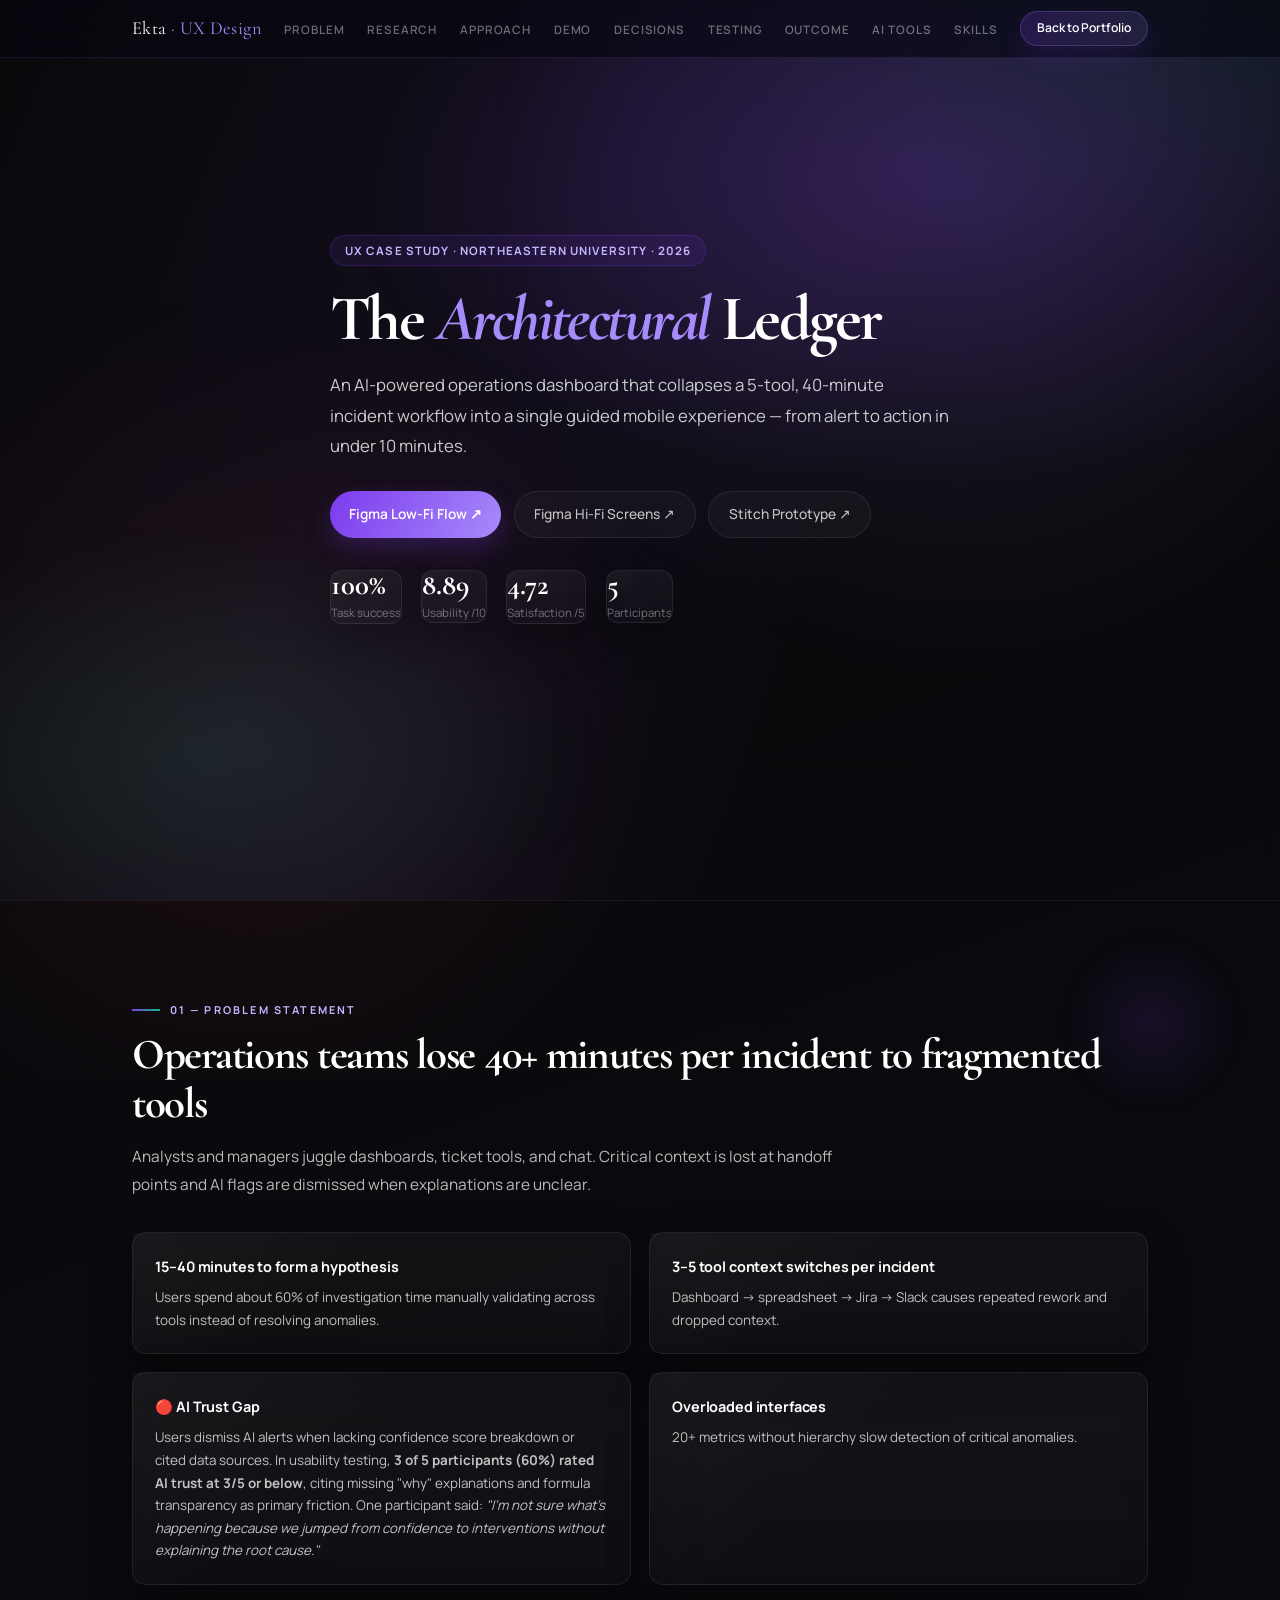
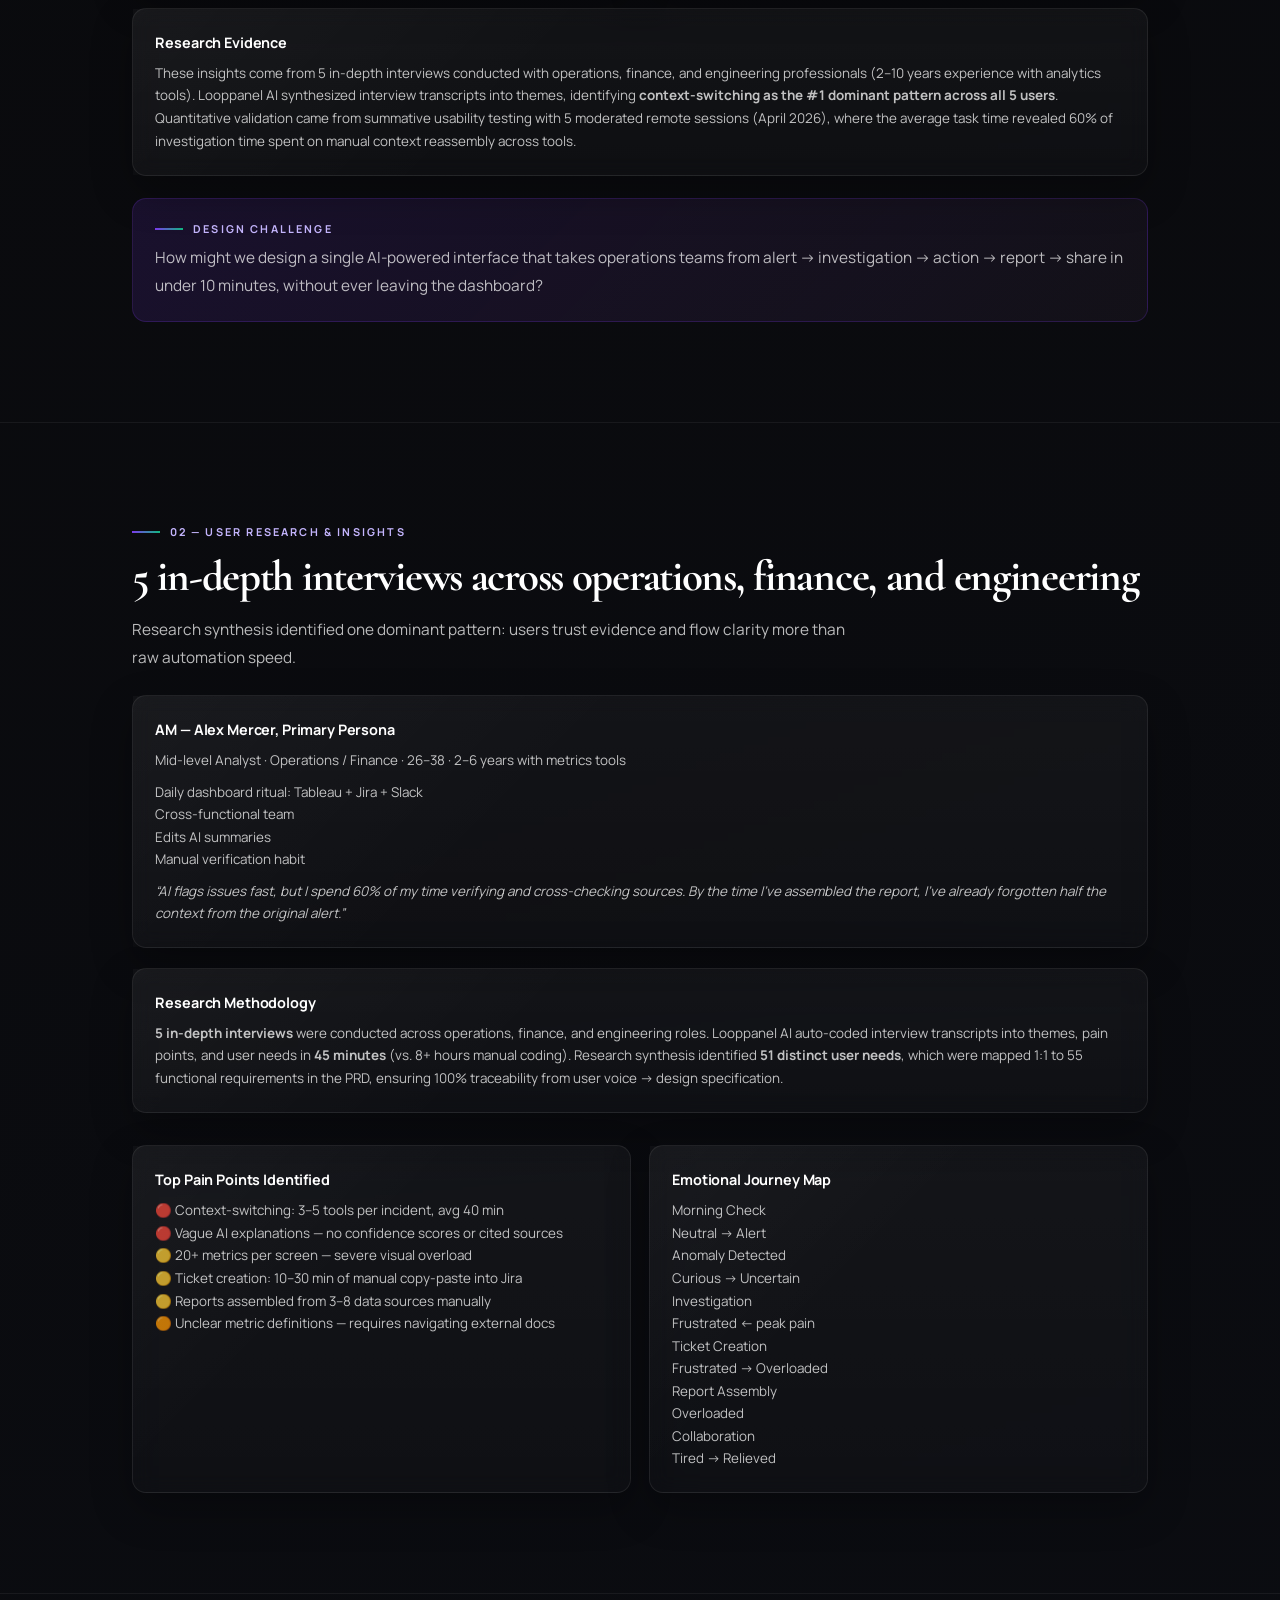
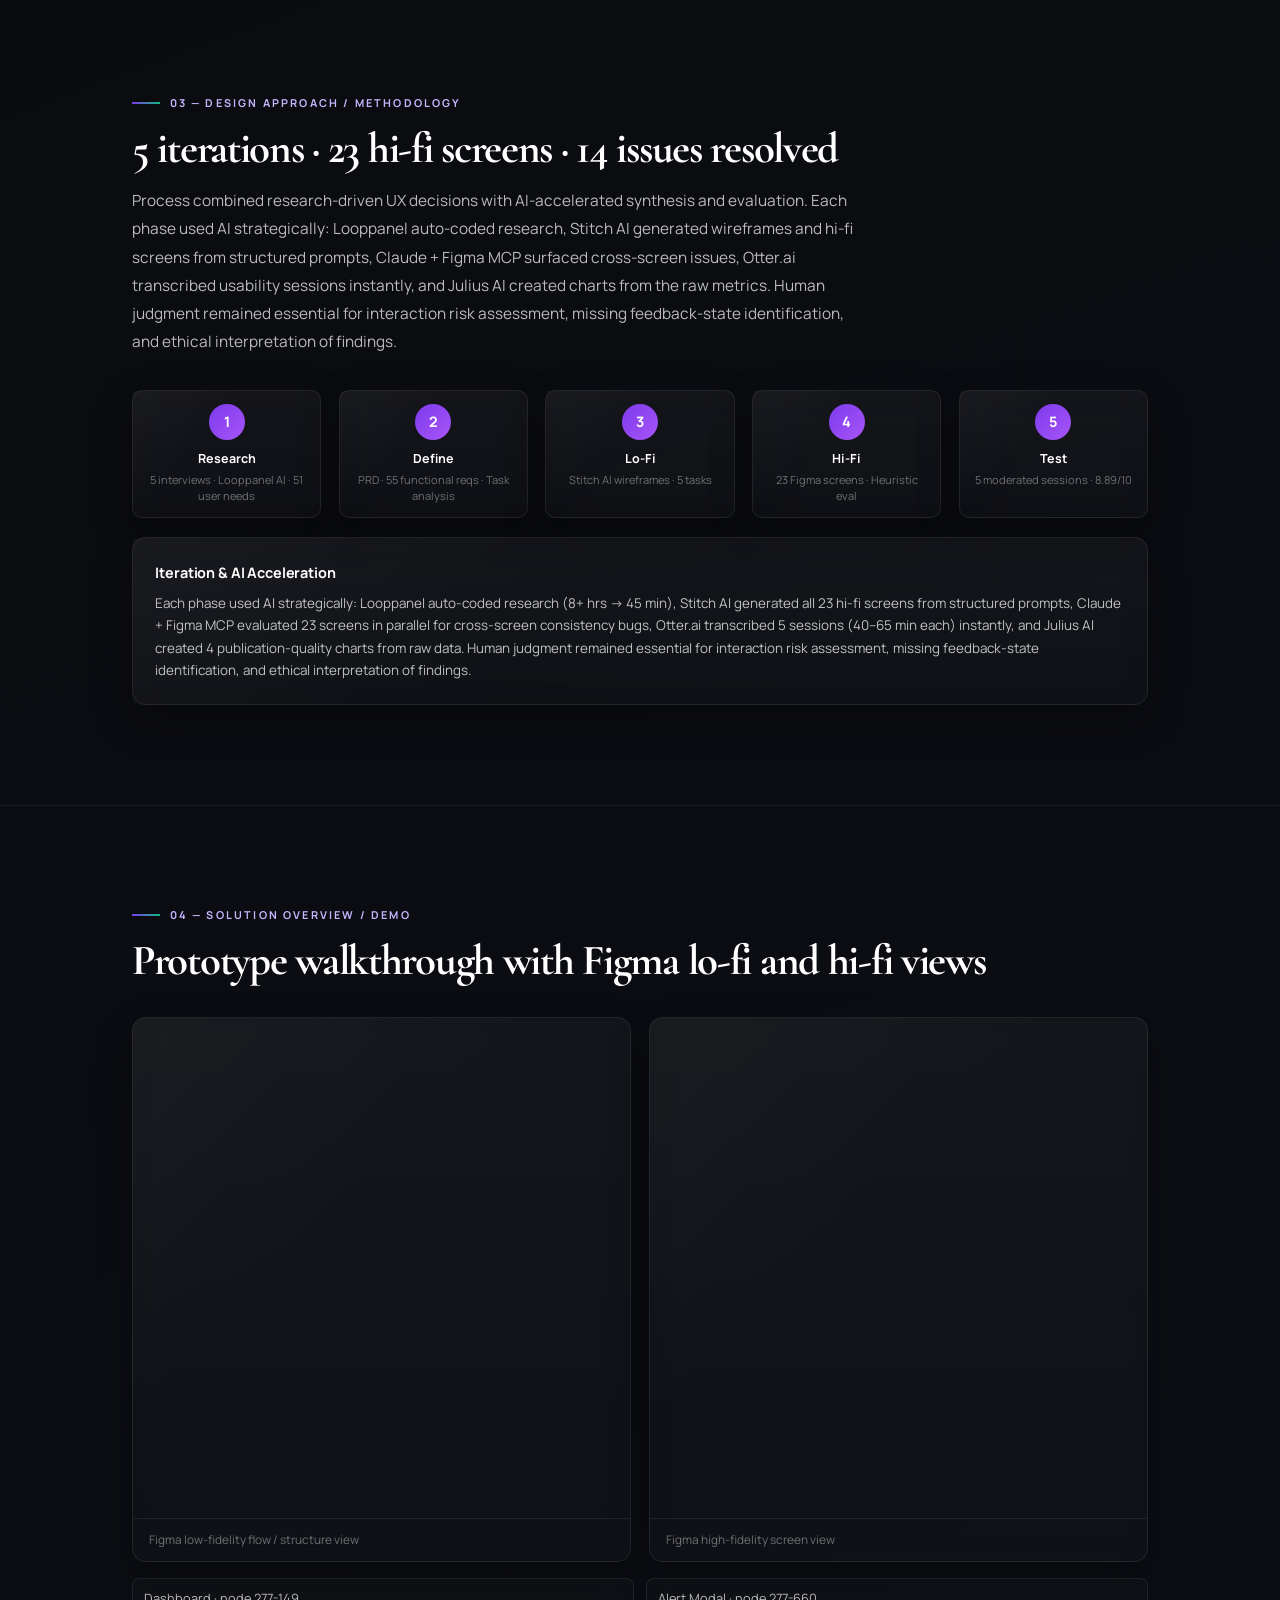
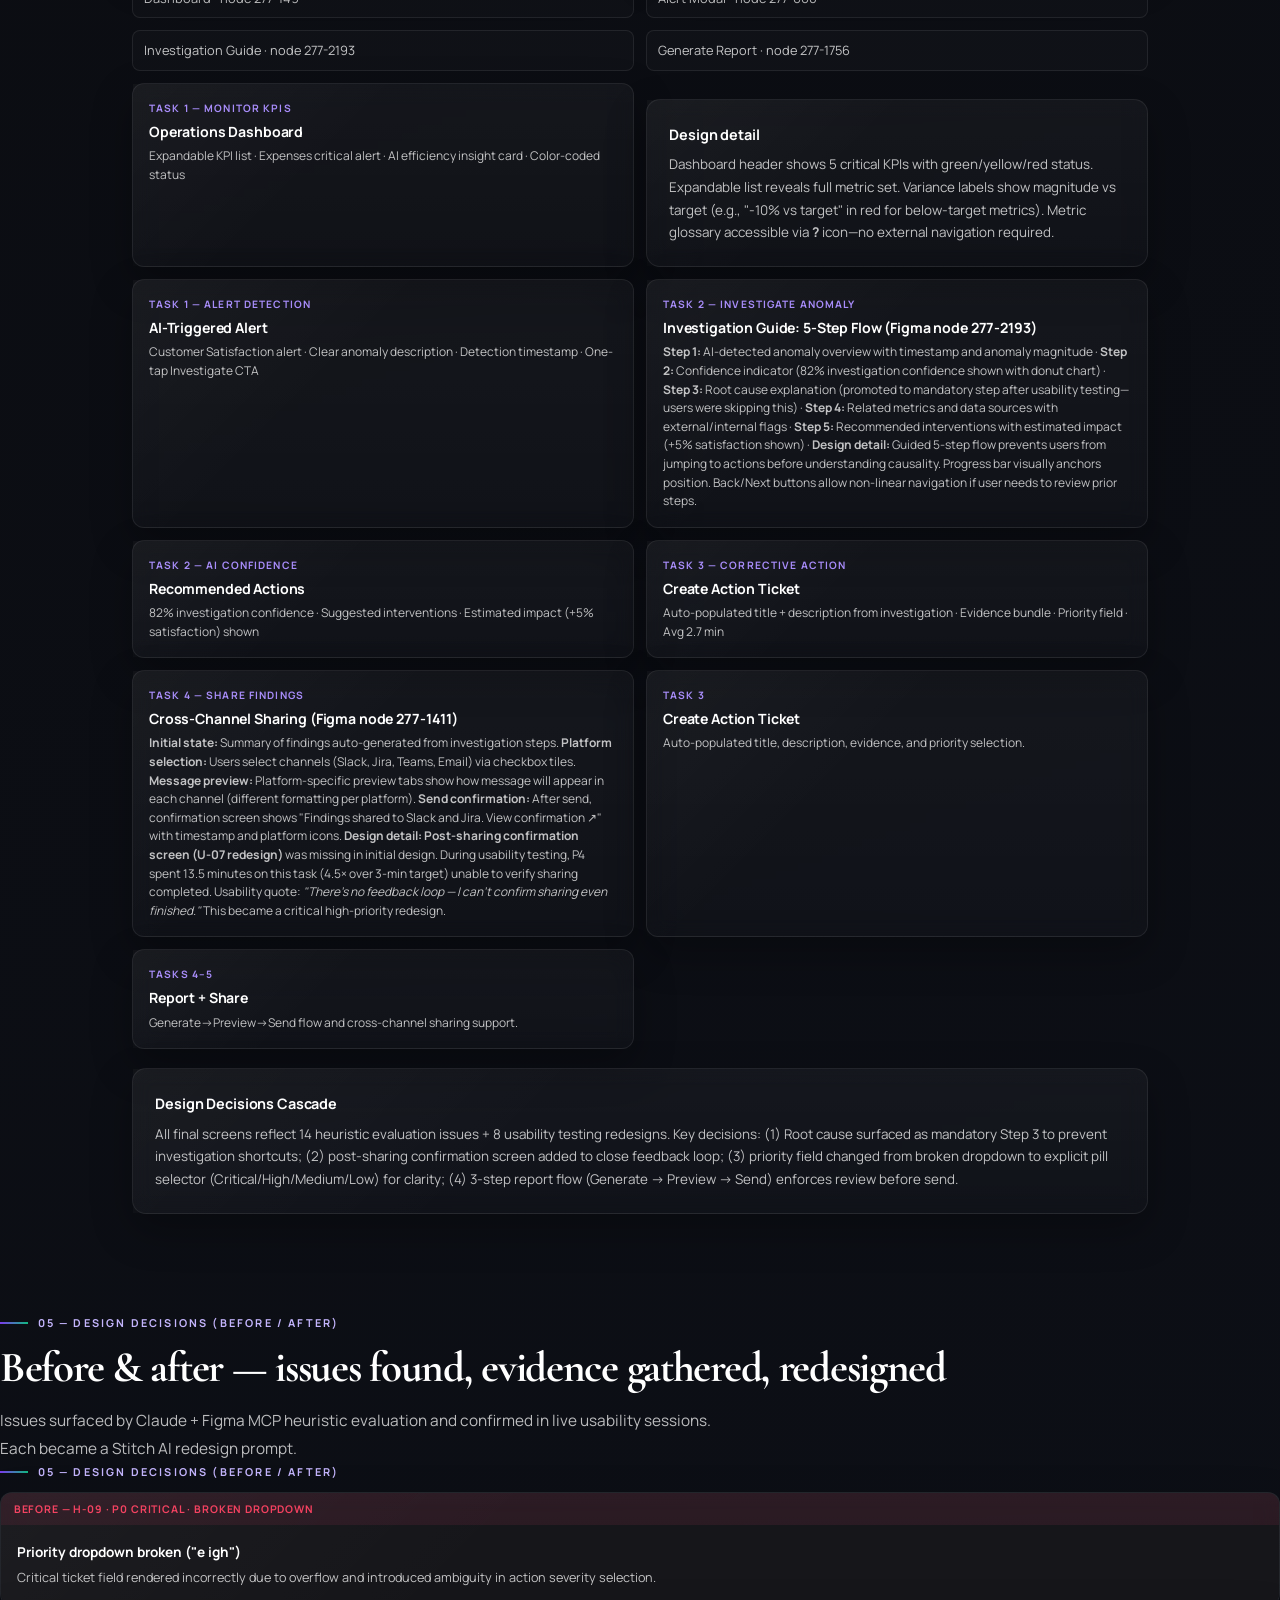
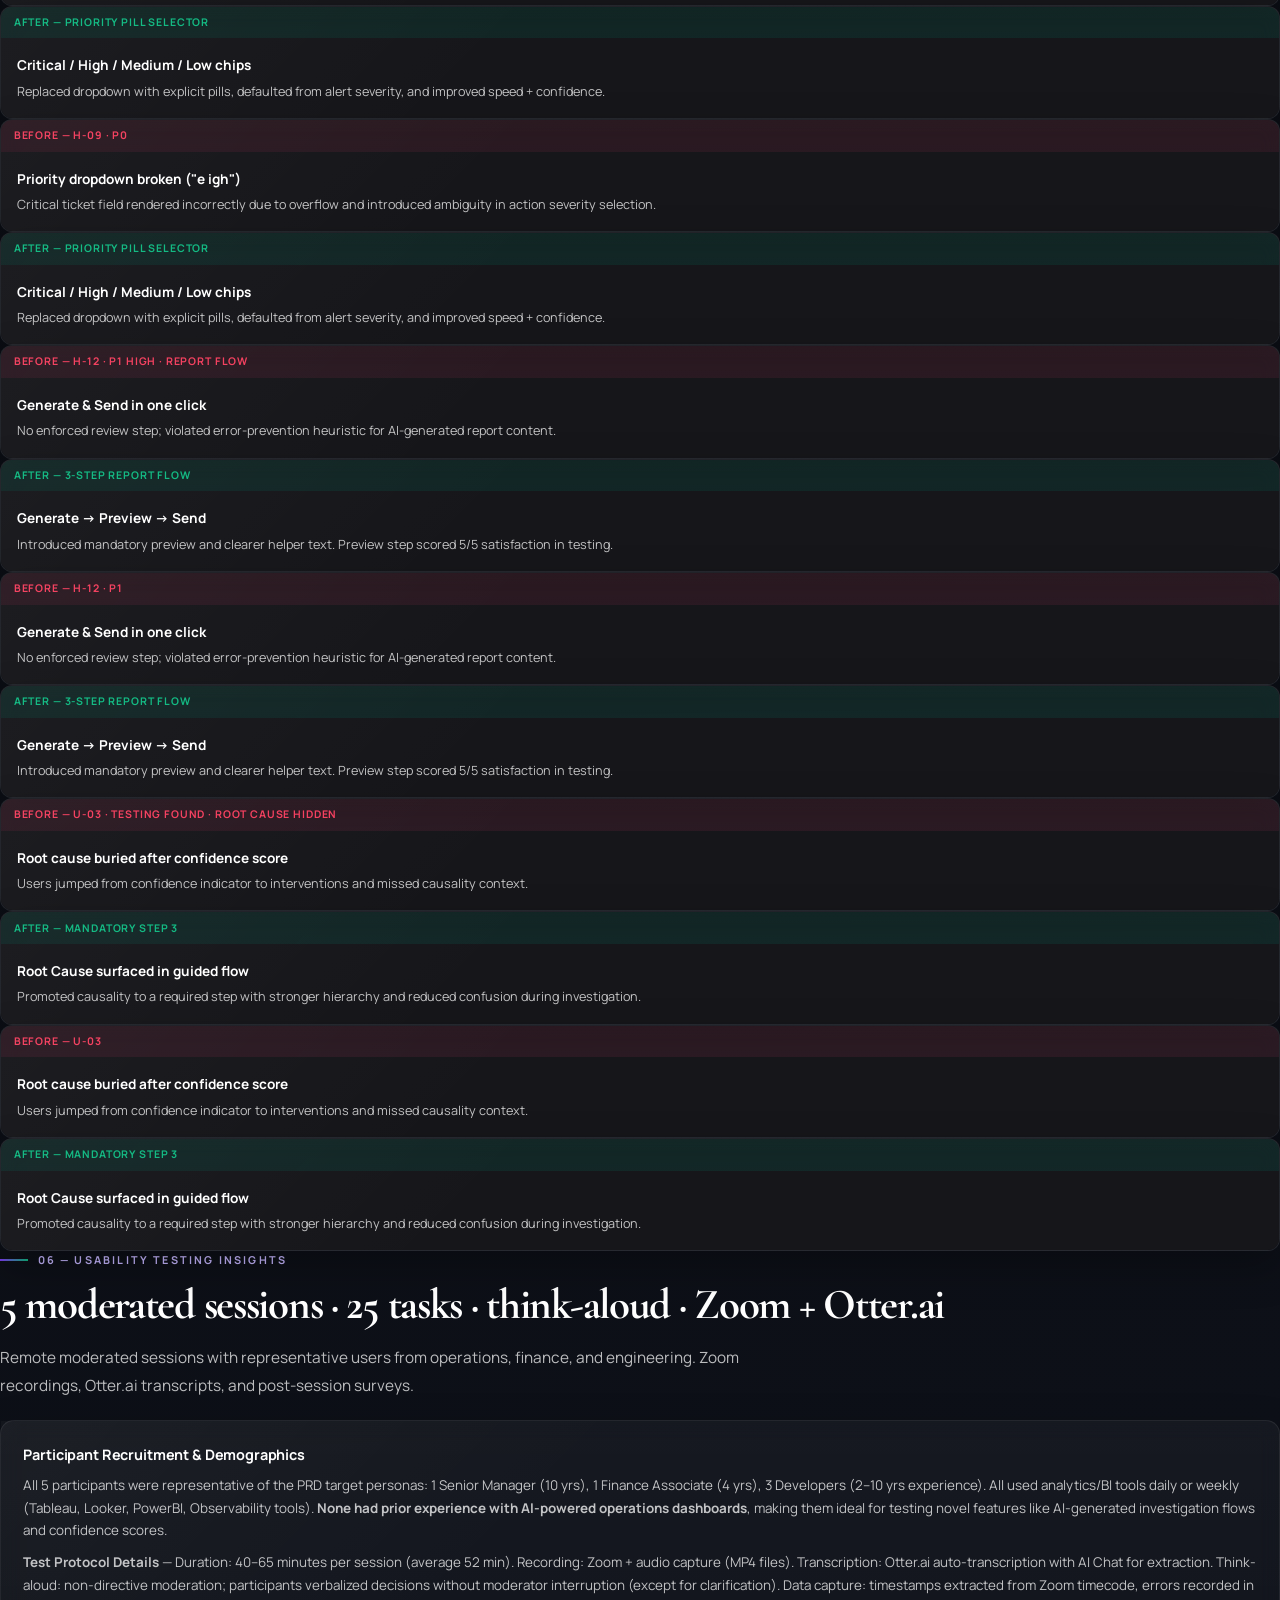
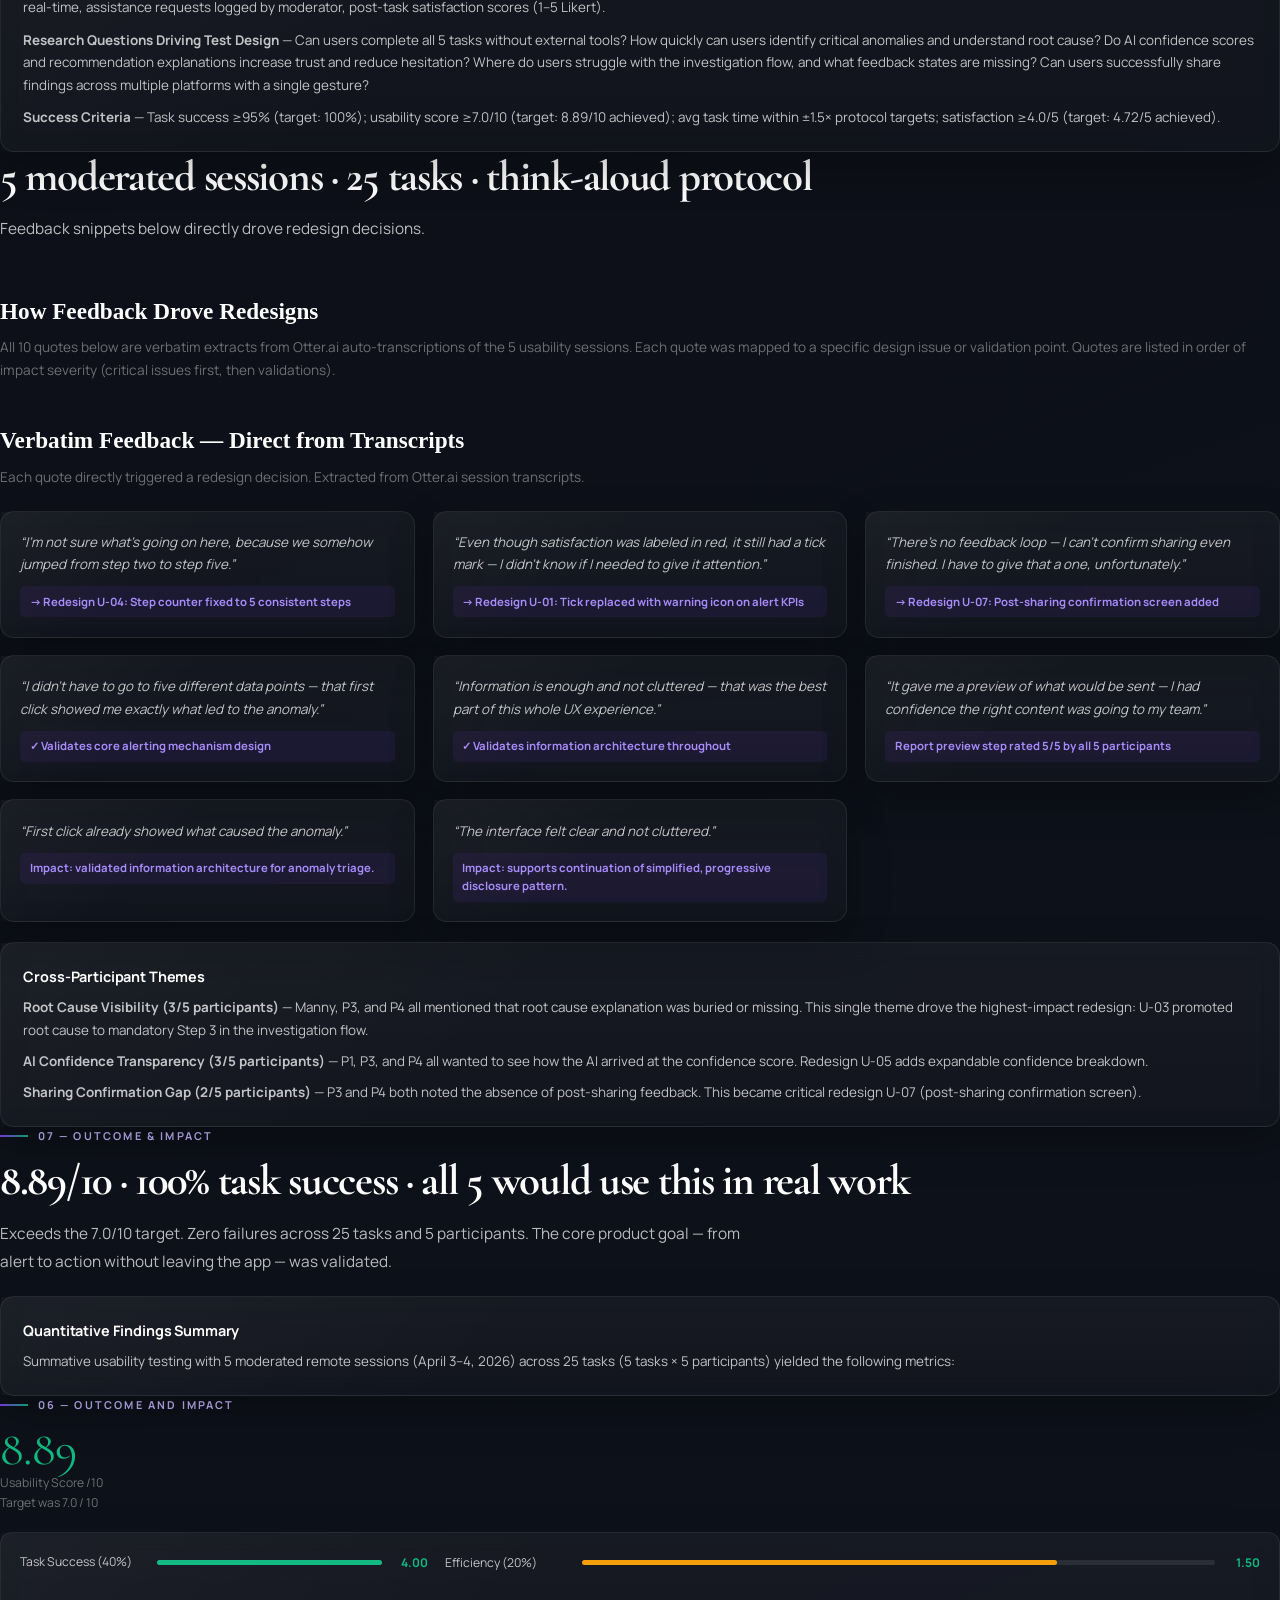
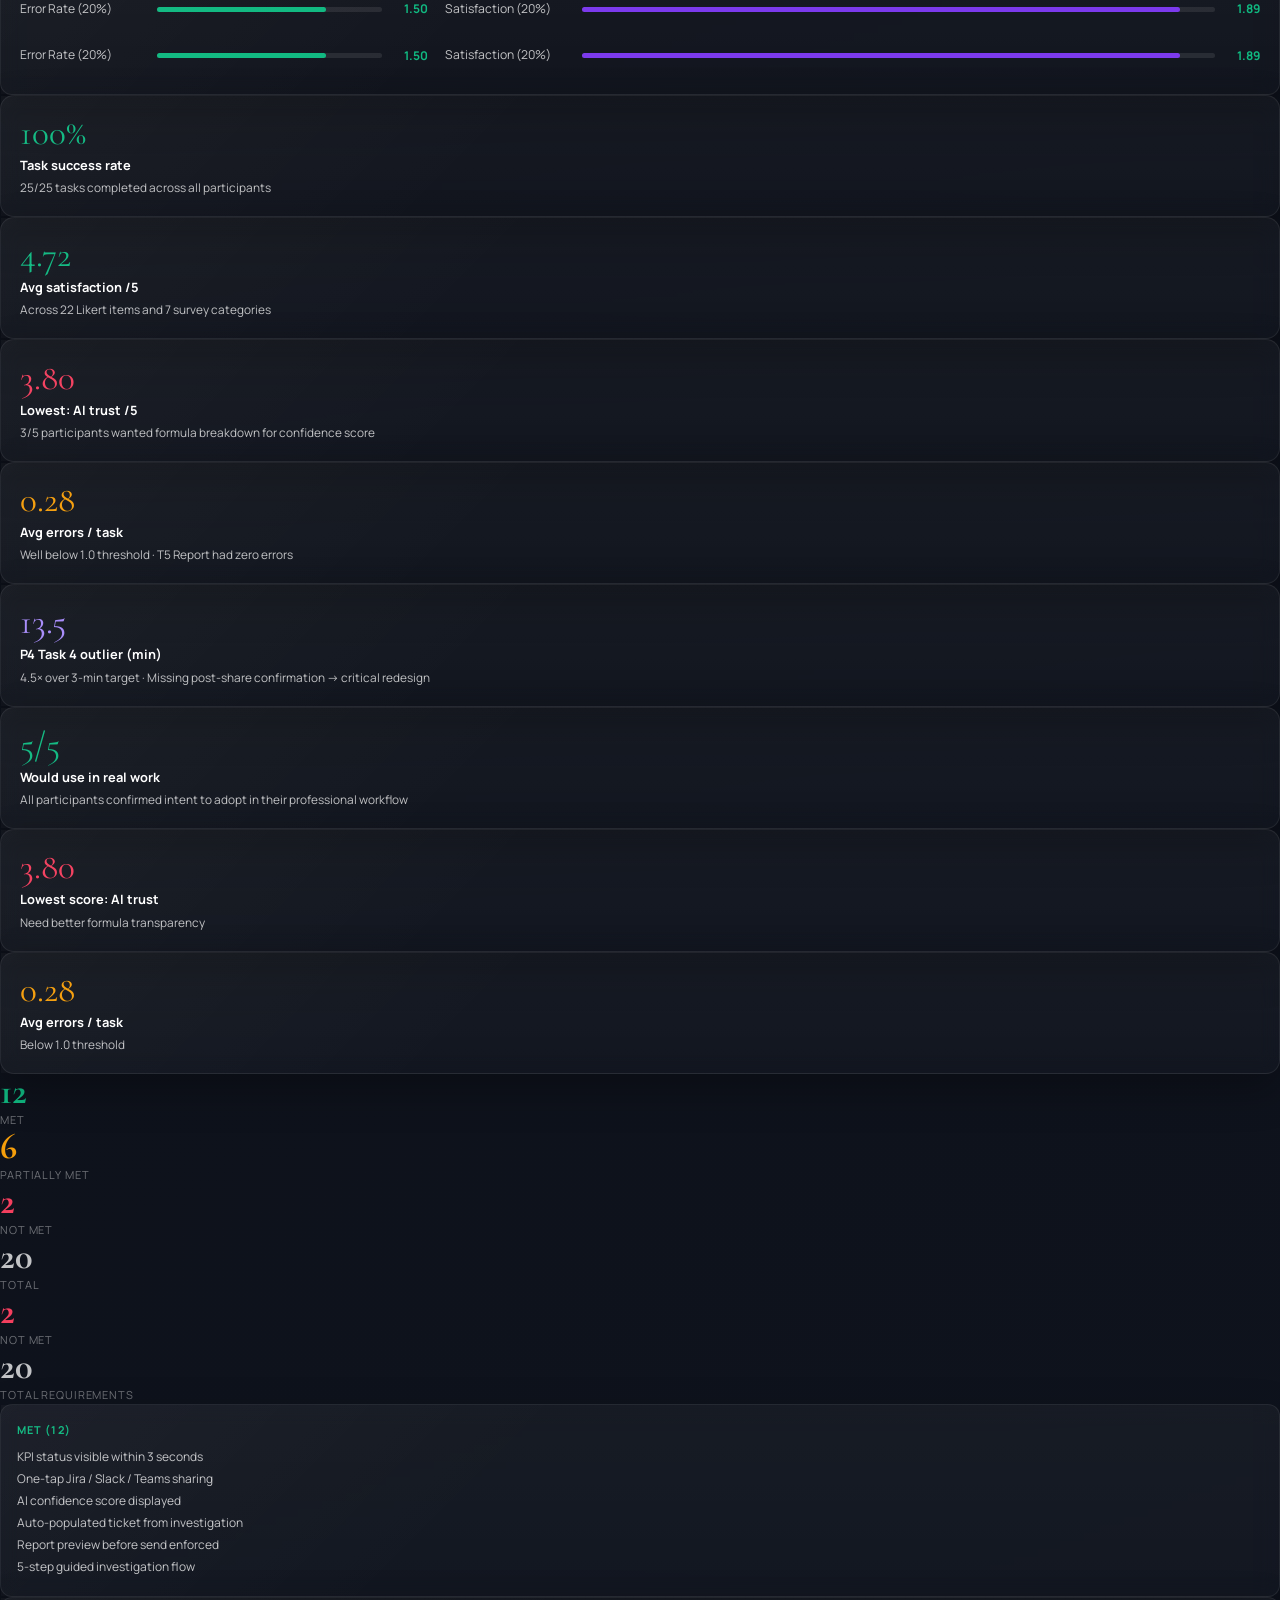
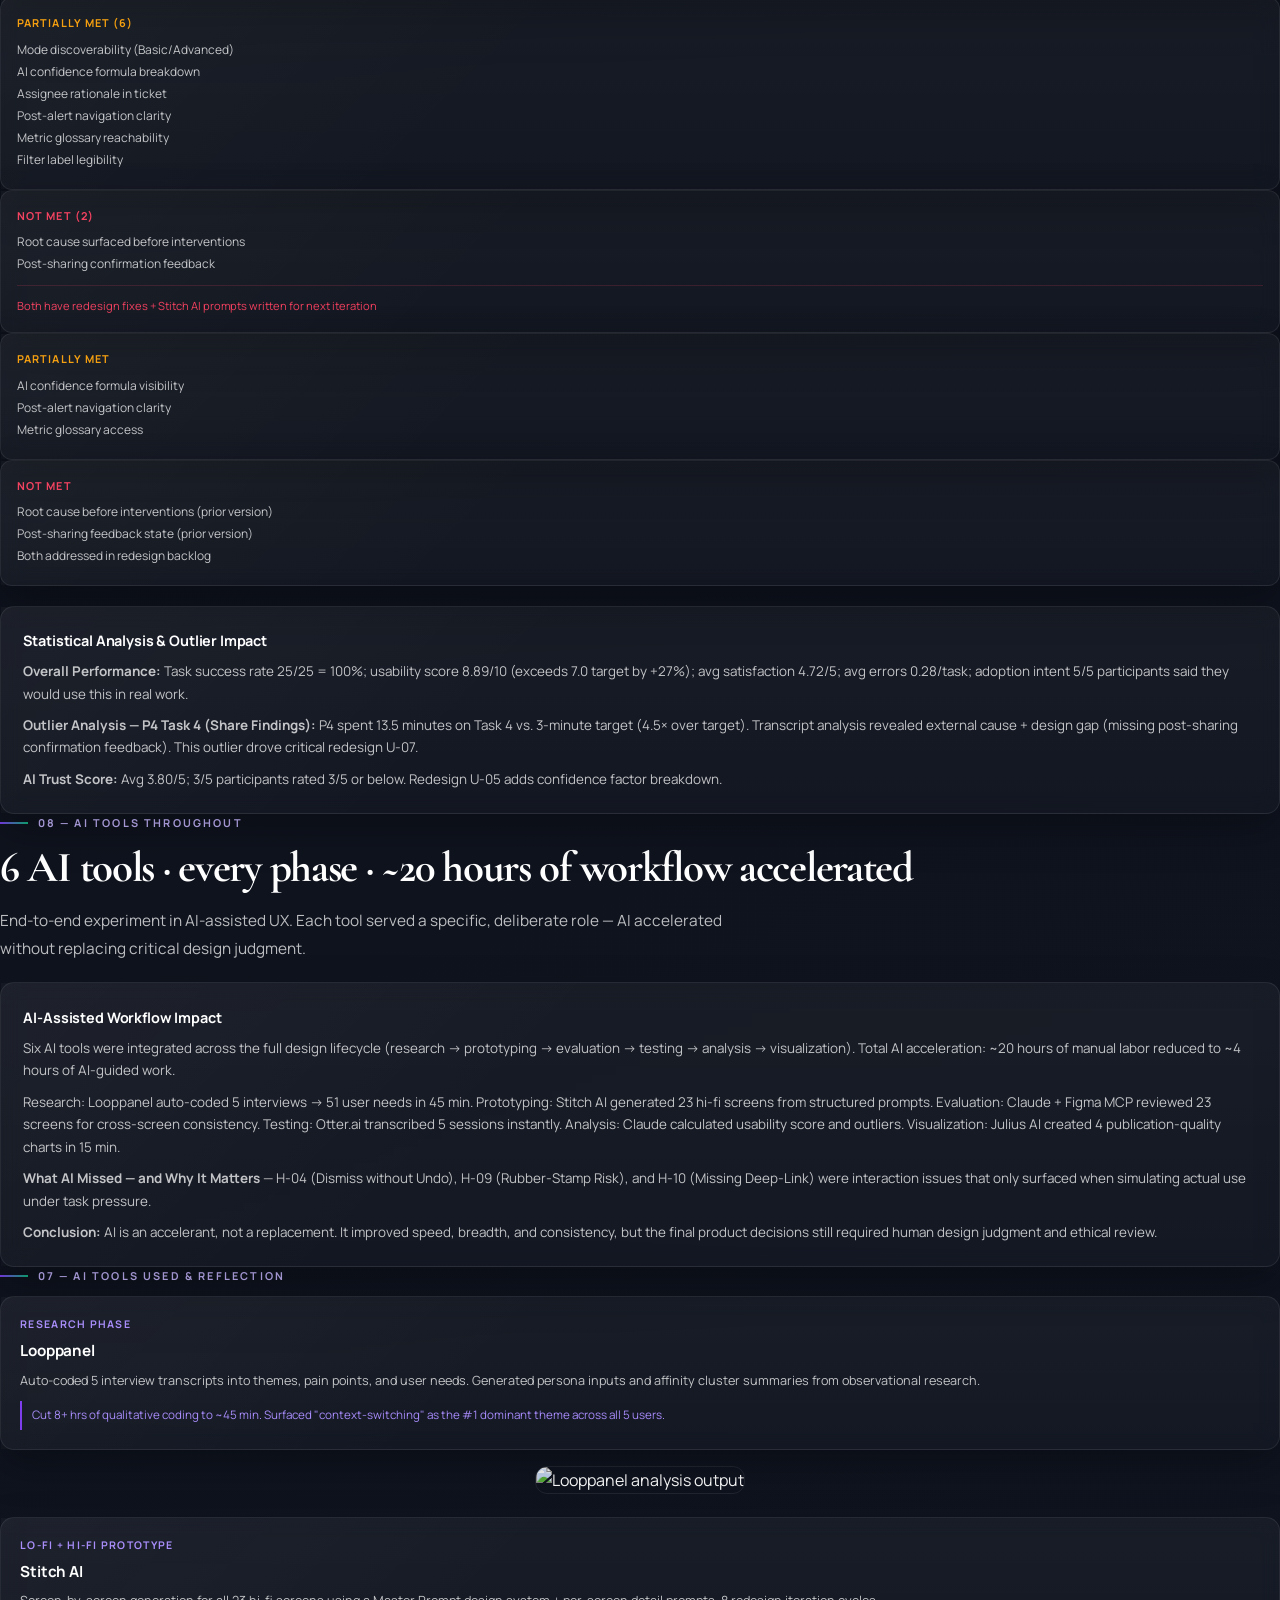
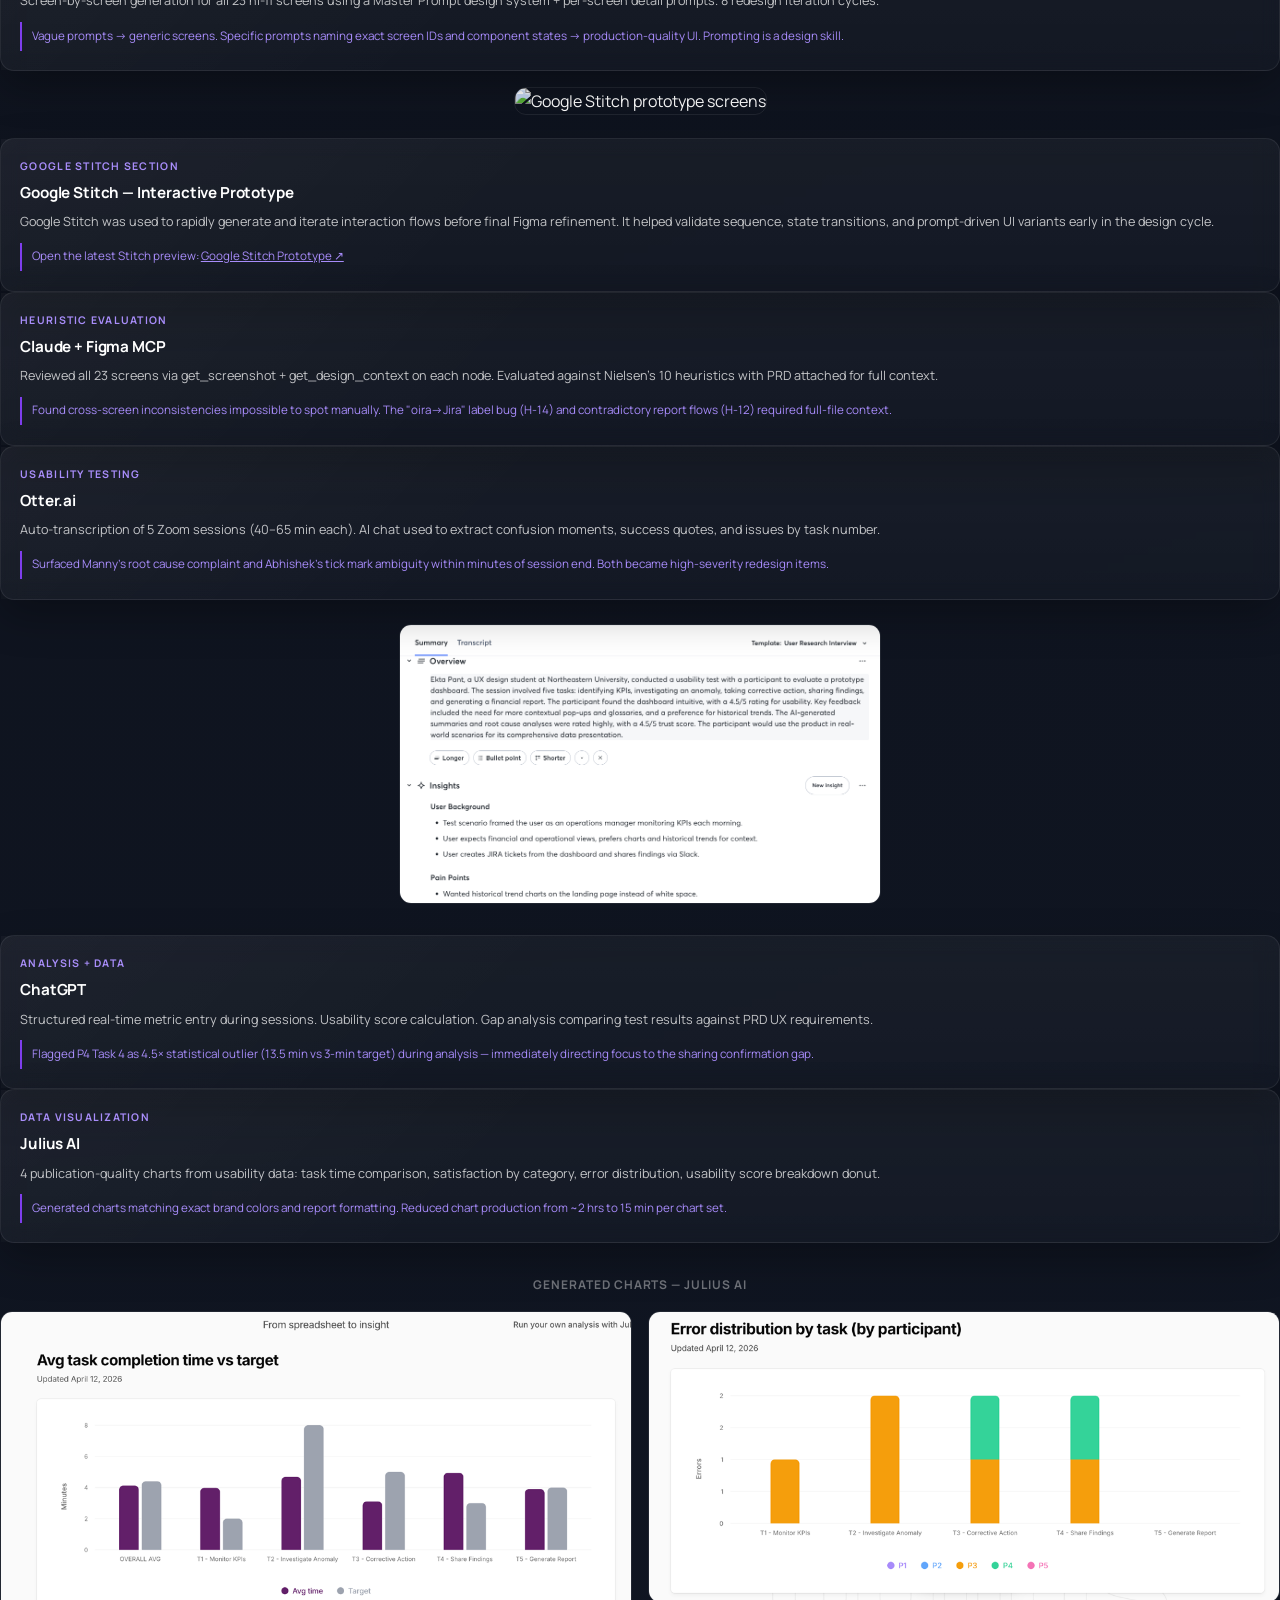
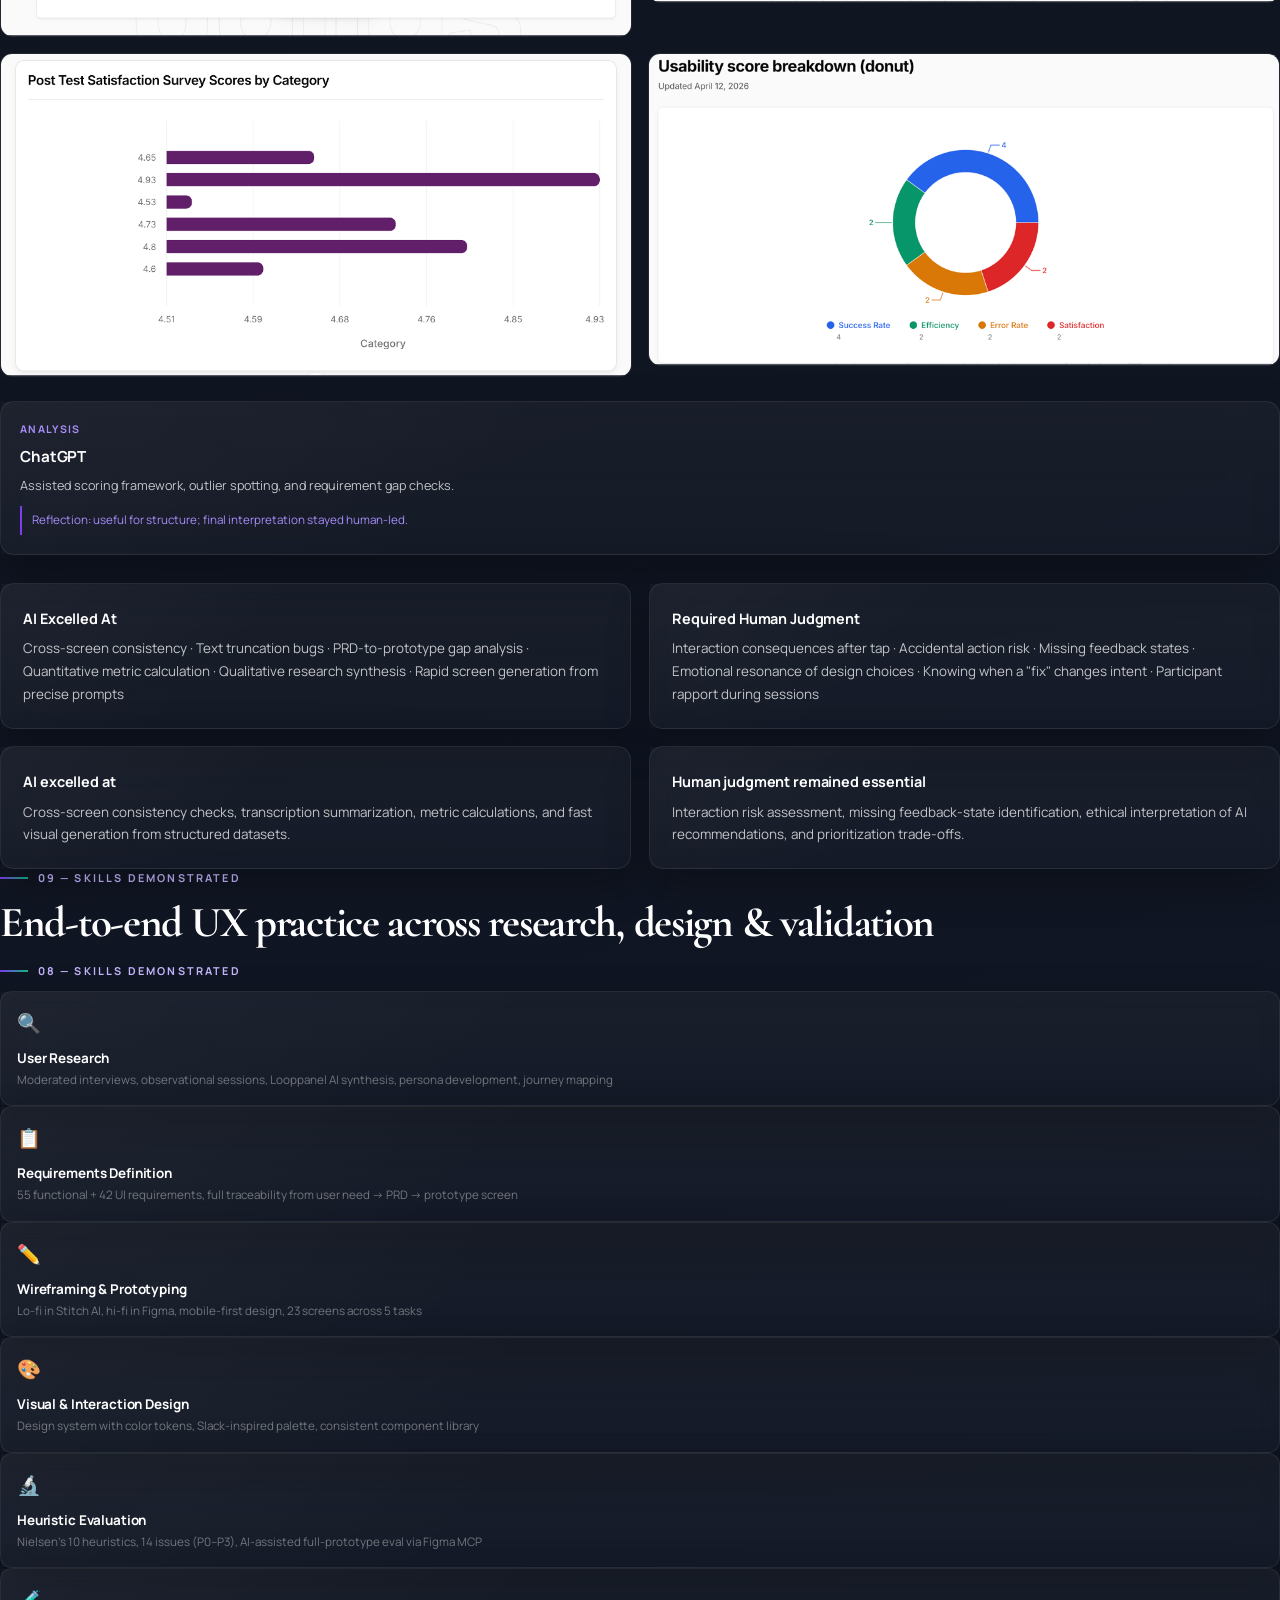
==== projects/architectural-ledger/index.html @ 4f5aea21 "Add Stitch link and AI tool visuals" ====
<!DOCTYPE html>
<html lang="en">
<head>
<meta charset="UTF-8">
<meta name="viewport" content="width=device-width, initial-scale=1.0">
<title>Ekta — The Architectural Ledger · UX Case Study</title>
<link rel="preconnect" href="https://fonts.googleapis.com">
<link href="https://fonts.googleapis.com/css2?family=Cormorant+Garamond:ital,wght@0,500;0,600;0,700;1,500&family=Manrope:wght@400;500;600;700;800&family=Sora:wght@500;600;700;800&display=swap" rel="stylesheet">
<style>
:root{--night:#0D0D0F;--night2:#16161A;--night3:#1E1E24;--bd:rgba(255,255,255,.08);--p:#7C3AED;--pl:#A78BFA;--pg:rgba(124,58,237,.25);--cr:#F43F5E;--gd:#10B981;--wn:#F59E0B;--wh:#FFFFFF;--body:rgba(255,255,255,.75);--muted:rgba(255,255,255,.4);--r:14px;--rs:8px}
*,*::before,*::after{box-sizing:border-box;margin:0;padding:0}
html{scroll-behavior:smooth}
body{font-family:'Outfit',sans-serif;background:var(--night);color:var(--wh);line-height:1.65;-webkit-font-smoothing:antialiased}
.wrap{max-width:1080px;margin:0 auto;padding:0 2rem}
section{padding:5.5rem 0}
section+section{border-top:1px solid var(--bd)}

nav{position:fixed;top:0;left:0;right:0;z-index:200;background:rgba(13,13,15,.9);backdrop-filter:blur(20px);border-bottom:1px solid var(--bd);height:58px}
.nv{max-width:1080px;margin:0 auto;padding:0 2rem;height:100%;display:flex;align-items:center;justify-content:space-between}
.nl{font-family:'Playfair Display',serif;font-size:1rem;color:var(--wh);text-decoration:none}.nl span{color:var(--pl)}
.nm{display:flex;gap:1.4rem;list-style:none}
.nm a{font-size:.73rem;font-weight:600;letter-spacing:.08em;text-transform:uppercase;color:var(--muted);text-decoration:none}
.nm a:hover{color:var(--pl)}
.nc{background:var(--p);color:#fff;padding:.42rem 1rem;border-radius:20px;font-size:.76rem;font-weight:600;text-decoration:none}

.hero{min-height:90vh;display:flex;align-items:center;padding-top:58px;position:relative;overflow:hidden}
.hbg{position:absolute;inset:0;background:radial-gradient(ellipse 70% 60% at 65% 35%,rgba(124,58,237,.16) 0%,transparent 65%),radial-gradient(ellipse 40% 40% at 15% 80%,rgba(240,171,252,.07) 0%,transparent 60%)}
.hi{position:relative;z-index:1;max-width:1080px;margin:0 auto;padding:0 2rem}
.heb{display:inline-flex;align-items:center;gap:.5rem;background:rgba(124,58,237,.12);border:1px solid rgba(124,58,237,.28);padding:.32rem .85rem;border-radius:20px;font-size:.72rem;font-weight:700;letter-spacing:.1em;text-transform:uppercase;color:var(--pl);margin-bottom:1.4rem}
h1{font-family:'Playfair Display',serif;font-size:clamp(2.6rem,4.8vw,4rem);font-weight:900;line-height:1.05;letter-spacing:-.03em;margin-bottom:1.2rem}
h1 em{font-style:italic;color:var(--pl)}
.hd{font-size:1.05rem;color:var(--body);max-width:680px;line-height:1.75;margin-bottom:1.8rem}
.hbs{display:flex;gap:.75rem;flex-wrap:wrap;margin-bottom:2rem}
.bp{background:var(--p);color:#fff;padding:.7rem 1.2rem;border-radius:var(--rs);font-size:.86rem;font-weight:600;text-decoration:none;display:inline-flex;align-items:center;gap:.35rem}
.bg{border:1px solid var(--bd);color:var(--body);padding:.7rem 1.2rem;border-radius:var(--rs);font-size:.86rem;font-weight:500;text-decoration:none}
.hst{display:flex;gap:1.2rem;flex-wrap:wrap}
.hn{font-family:'Playfair Display',serif;font-size:1.8rem;font-weight:700;line-height:1}
.hl{font-size:.72rem;color:var(--muted);margin-top:.25rem}

.sl{font-size:.68rem;font-weight:700;letter-spacing:.18em;text-transform:uppercase;color:var(--pl);margin-bottom:.7rem;display:flex;align-items:center;gap:.6rem}
.sl::before{content:'';width:22px;height:1px;background:var(--p)}
.st{font-family:'Playfair Display',serif;font-size:clamp(1.75rem,3.2vw,2.6rem);font-weight:700;line-height:1.15;letter-spacing:-.025em;margin-bottom:.9rem}
.ss{font-size:.96rem;color:var(--body);max-width:720px;line-height:1.75}

.grid2{display:grid;grid-template-columns:1fr 1fr;gap:1.1rem;margin-top:2rem}
.card{background:var(--night2);border:1px solid var(--bd);border-radius:var(--r);padding:1.4rem}
.card h4{font-size:.9rem;font-weight:700;margin-bottom:.45rem}
.card p,.card li{font-size:.84rem;color:var(--body);line-height:1.68}

.pro{display:grid;grid-template-columns:repeat(5,1fr);gap:.6rem;margin-top:2.1rem}
.ps2{background:var(--night2);border:1px solid var(--bd);border-radius:10px;padding:.8rem;text-align:center}
.pd{width:36px;height:36px;border-radius:50%;background:linear-gradient(135deg,var(--p),#A855F7);margin:0 auto .55rem;display:flex;align-items:center;justify-content:center;font-size:.9rem;font-weight:700}
.plb{font-size:.78rem;font-weight:700;margin-bottom:.18rem}
.psb{font-size:.69rem;color:var(--muted);line-height:1.45}

.emb{display:grid;grid-template-columns:1fr 1fr;gap:1.1rem;margin-top:2rem}
.ec{background:var(--night2);border:1px solid var(--bd);border-radius:var(--r);overflow:hidden}
.ec iframe{width:100%;height:460px;border:none;display:block}
.cap{padding:.7rem 1rem;font-size:.74rem;color:var(--muted);border-top:1px solid var(--bd)}

.nlk{display:grid;grid-template-columns:repeat(2,1fr);gap:.75rem;margin-top:1rem}
.nlk a{font-size:.8rem;color:var(--body);text-decoration:none;border:1px solid var(--bd);padding:.55rem .7rem;border-radius:8px;background:rgba(255,255,255,.02)}
.nlk a:hover{border-color:rgba(124,58,237,.48);color:#fff}

.tt{width:100%;border-collapse:separate;border-spacing:0;margin-top:1.5rem;font-size:.82rem}
.tt th{background:rgba(124,58,237,.18);color:var(--pl);padding:.65rem .8rem;font-size:.67rem;font-weight:700;letter-spacing:.08em;text-transform:uppercase;text-align:left}
.tt td{padding:.7rem .8rem;border-bottom:1px solid var(--bd);color:var(--body);vertical-align:middle}
.pill{display:inline-block;padding:.16rem .55rem;border-radius:20px;font-size:.68rem;font-weight:700}
.pg3{background:rgba(16,185,129,.13);color:var(--gd)}.pa{background:rgba(245,158,11,.13);color:var(--wn)}

.qg{display:grid;grid-template-columns:repeat(3,1fr);gap:1rem;margin-top:1.4rem}
.qc{background:var(--night2);border:1px solid var(--bd);border-radius:var(--r);padding:1.2rem}
.qt{font-size:.84rem;color:var(--body);line-height:1.68;font-style:italic}
.qi{margin-top:.65rem;padding:.38rem .6rem;border-radius:5px;font-size:.71rem;font-weight:700;background:rgba(124,58,237,.09);color:var(--pl)}

.mg{display:grid;grid-template-columns:repeat(4,1fr);gap:1rem;margin-top:1.4rem}
.mc{background:var(--night2);border:1px solid var(--bd);border-radius:var(--r);padding:1.2rem}
.mn{font-family:'Playfair Display',serif;font-size:2.2rem;line-height:1;margin-bottom:.3rem}
.mlb{font-size:.8rem;font-weight:700;margin-bottom:.2rem}
.ms{font-size:.74rem;color:var(--muted);line-height:1.5}

.ag{display:grid;grid-template-columns:repeat(3,1fr);gap:1rem;margin-top:1.4rem}
.ac{background:var(--night2);border:1px solid var(--bd);border-radius:var(--r);padding:1.2rem}
.ap{font-size:.66rem;font-weight:700;letter-spacing:.12em;text-transform:uppercase;color:var(--pl);margin-bottom:.3rem}
.an{font-size:.95rem;font-weight:700;margin-bottom:.45rem}
.au{font-size:.79rem;color:var(--body);line-height:1.65}
.ai2{margin-top:.6rem;border-left:2px solid var(--p);padding:.35rem .6rem;font-size:.73rem;color:var(--pl);line-height:1.5}

.tw{display:grid;grid-template-columns:1fr 1fr;gap:1rem;margin-top:1.4rem}
.tc{background:var(--night2);border:1px solid var(--bd);border-radius:var(--r);padding:1.25rem}
.tc h4{font-size:.9rem;font-weight:700;margin-bottom:.42rem}
.tc p{font-size:.8rem;color:var(--body);line-height:1.68}

.sgr{display:grid;grid-template-columns:repeat(3,1fr);gap:1rem;margin-top:1.3rem}
.sca{background:var(--night2);border:1px solid var(--bd);border-radius:12px;padding:1rem}
.stk{font-size:.64rem;font-weight:700;letter-spacing:.11em;text-transform:uppercase;color:var(--pl);margin-bottom:.2rem}
.snm{font-size:.88rem;font-weight:700;margin-bottom:.25rem}
.sds{font-size:.75rem;color:var(--muted);line-height:1.55}

.bap{display:grid;grid-template-columns:1fr 1fr;gap:1rem;margin-top:1rem}
.bac{border:1px solid var(--bd);border-radius:12px;overflow:hidden}
.bat{padding:.45rem .8rem;font-size:.66rem;font-weight:700;letter-spacing:.08em;text-transform:uppercase}
.bac.before .bat{background:rgba(244,63,94,.1);color:var(--cr)}
.bac.after .bat{background:rgba(16,185,129,.1);color:var(--gd)}
.bab{padding:1rem;background:var(--night2)}
.bab h4{font-size:.85rem;margin-bottom:.3rem}
.bab p{font-size:.79rem;color:var(--body);line-height:1.6}

.sb{display:grid;grid-template-columns:1fr 2fr;gap:1.3rem;background:var(--night2);border:1px solid var(--bd);border-radius:12px;padding:1.2rem;margin-top:1.2rem}
.sbn{font-family:'Playfair Display',serif;font-size:3rem;color:var(--gd);line-height:1}
.sbl{font-size:.76rem;color:var(--muted)}
.scr{display:flex;align-items:center;gap:.7rem;margin-bottom:.55rem}
.scl{width:126px;font-size:.76rem;color:var(--body)}
.scbw{flex:1;height:5px;background:rgba(255,255,255,.09);border-radius:3px}
.scb{height:100%;border-radius:3px}
.scv{font-size:.75rem;font-weight:700;color:var(--gd);width:34px;text-align:right}

.cr2{display:flex;gap:2rem;margin:1.4rem 0 1rem;flex-wrap:wrap}
.cN{font-family:'Playfair Display',serif;font-size:2.3rem;font-weight:900;line-height:1}
.cL{font-size:.69rem;text-transform:uppercase;letter-spacing:.08em;color:var(--muted)}
.cg{display:grid;grid-template-columns:repeat(3,1fr);gap:1rem}
.cc{background:var(--night2);border:1px solid var(--bd);border-radius:12px;padding:1rem}
.cc h5{font-size:.68rem;font-weight:700;text-transform:uppercase;letter-spacing:.1em;margin-bottom:.55rem}
.ci{font-size:.75rem;color:var(--body);line-height:1.5;margin-bottom:.25rem}

.sk{display:grid;grid-template-columns:repeat(4,1fr);gap:1rem;margin-top:1.2rem}
.skc{background:var(--night2);border:1px solid var(--bd);border-radius:12px;padding:1rem}
.ski{font-size:1.2rem;margin-bottom:.45rem}
.skn{font-size:.84rem;font-weight:700;margin-bottom:.18rem}
.skd{font-size:.73rem;color:var(--muted);line-height:1.5}

footer{background:var(--night2);border-top:1px solid var(--bd);text-align:center;padding:2.6rem 1.4rem}
footer p{font-size:.8rem;color:var(--muted);line-height:1.6}

body{
  font-family:'Manrope',sans-serif;
  background:
    radial-gradient(1200px 700px at 12% -8%,rgba(124,58,237,.18),transparent 52%),
    radial-gradient(900px 620px at 90% 0%,rgba(16,185,129,.1),transparent 46%),
    linear-gradient(160deg,#09090b 0%,#0d1018 45%,#111827 100%);
  min-height:100vh;
  overflow-x:hidden;
  position:relative
}
body::before{
  content:'';
  position:fixed;
  inset:-20%;
  pointer-events:none;
  z-index:-1;
  background:
    radial-gradient(circle at 68% 30%,rgba(167,139,250,.12),transparent 32%),
    radial-gradient(circle at 28% 72%,rgba(244,63,94,.08),transparent 28%);
  animation:drift 18s ease-in-out infinite alternate
}
nav{
  background:rgba(6,8,16,.68);
  backdrop-filter:blur(18px) saturate(140%);
  border-bottom:1px solid rgba(167,139,250,.12)
}
.nl{
  font-family:'Cormorant Garamond',serif;
  font-size:1.15rem;
  letter-spacing:.02em
}
.nc{
  border:1px solid rgba(167,139,250,.24);
  background:linear-gradient(120deg,rgba(124,58,237,.22),rgba(167,139,250,.14));
  box-shadow:0 10px 26px rgba(124,58,237,.16)
}
.nc:hover{transform:translateY(-2px);box-shadow:0 16px 34px rgba(124,58,237,.2)}
.hero{
  min-height:100vh;
  padding-top:58px;
  position:relative;
  overflow:hidden
}
.hero::after{
  content:'';
  position:absolute;
  inset:0;
  pointer-events:none;
  background:linear-gradient(110deg,transparent 0%,rgba(124,58,237,.08) 42%,transparent 64%);
  mix-blend-mode:screen;
  opacity:.8
}
.hbg{
  background:
    radial-gradient(ellipse 76% 58% at 72% 20%,rgba(124,58,237,.22),transparent 60%),
    radial-gradient(ellipse 50% 42% at 16% 84%,rgba(16,185,129,.12),transparent 62%)
}
.hi{max-width:1080px;padding:0 2rem;gap:3rem}
.heb{
  background:rgba(124,58,237,.1);
  border:1px solid rgba(124,58,237,.22);
  color:#c4b5fd;
  box-shadow:0 0 0 1px rgba(124,58,237,.04)
}
h1,h2.st,.hn,.mn,.cN,.sbn,.fl,.nl{font-family:'Cormorant Garamond',serif}
h1{font-size:clamp(2.9rem,5vw,5rem);line-height:.98;letter-spacing:-.04em}
.hd{max-width:62ch;line-height:1.82;color:rgba(255,255,255,.78)}
.hbs{gap:.8rem}
.bp,.bg,.nc{
  border-radius:999px;
  transition:transform .25s ease,box-shadow .25s ease,border-color .25s ease,background .25s ease
}
.bp{background:linear-gradient(120deg,#7c3aed,#a78bfa);box-shadow:0 10px 26px rgba(124,58,237,.25)}
.bg{background:rgba(255,255,255,.03);border:1px solid var(--bd);color:var(--body)}
.bp:hover,.bg:hover{transform:translateY(-2px)}
.hst>div,.card,.ps2,.ec,.sca,.bac,.qc,.mc,.ac,.tc,.skc,.tt,.sb,.cc{
  background:linear-gradient(180deg,rgba(255,255,255,.04),rgba(255,255,255,.02));
  border:1px solid rgba(255,255,255,.08);
  box-shadow:0 16px 40px rgba(0,0,0,.28);
  backdrop-filter:blur(10px)
}
.hst>div{border-radius:12px;position:relative;overflow:hidden}
.hst>div::before,.card::before,.ps2::before,.ec::before,.sca::before,.bac::before,.qc::before,.mc::before,.ac::before,.tc::before,.skc::before,.tt::before,.sb::before,.cc::before{
  content:'';
  position:absolute;
  inset:0;
  pointer-events:none;
  background:linear-gradient(135deg,rgba(255,255,255,.08),transparent 40%);
  opacity:.35
}
.st{font-size:clamp(1.9rem,3.35vw,3rem);letter-spacing:-.03em}
.sl{color:#c4b5fd;letter-spacing:.2em}
.sl::before{width:28px;height:2px;background:linear-gradient(90deg,#7c3aed,#10b981)}
.ss{max-width:740px;line-height:1.84;color:rgba(255,255,255,.72)}
section{padding:6.25rem 0;position:relative}
section+section{border-top:1px solid rgba(255,255,255,.06)}
#problem::before,#testing::before,#outcome::before{
  content:'';
  position:absolute;
  width:180px;
  height:180px;
  border-radius:50%;
  filter:blur(6px);
  opacity:.12;
  pointer-events:none;
  z-index:0
}
#problem::before{top:2rem;right:3%;background:radial-gradient(circle,#7c3aed 0%,transparent 72%)}
#testing::before{top:1rem;left:3%;background:radial-gradient(circle,#10b981 0%,transparent 72%)}
#outcome::before{top:2rem;right:4%;background:radial-gradient(circle,#f43f5e 0%,transparent 72%)}
.wrap{position:relative;z-index:1}
.grid2,.emb,.bap,.qg,.mg,.ag,.tw,.sgr,.pro,.sb,.cg{gap:1.1rem}
.card h4,.snm,.an,.tc h4,.skn{letter-spacing:-.01em}
.card p,.card li,.au,.tc p,.sds,.bab p,.qt,.ms{color:rgba(255,255,255,.74)}
.card:hover,.ps2:hover,.ec:hover,.sca:hover,.bac:hover,.qc:hover,.mc:hover,.ac:hover,.tc:hover,.skc:hover{transform:translateY(-4px);border-color:rgba(167,139,250,.28)}
.ec iframe{height:500px}
.tt th{background:rgba(124,58,237,.18);color:#e9d5ff}
.tt td{background:rgba(255,255,255,.02)}
.pill.pg3{background:rgba(16,185,129,.14)}
.pill.pa{background:rgba(245,158,11,.14)}
footer{background:linear-gradient(180deg,#0b1020,#060812);padding:3rem 1.4rem}
footer p{color:rgba(255,255,255,.55)}

@keyframes drift{0%{transform:translate3d(0,0,0)}100%{transform:translate3d(3%,2%,0)}}

@media(max-width:980px){.emb,.grid2,.tw,.qg,.bap,.cg{grid-template-columns:1fr}.pro{grid-template-columns:repeat(2,1fr)}.ag,.sgr{grid-template-columns:1fr 1fr}.mg,.sk{grid-template-columns:1fr 1fr}.nlk{grid-template-columns:1fr}.sb{grid-template-columns:1fr}}
@media(max-width:640px){.nm{display:none}.ag,.mg,.pro,.sgr,.sk{grid-template-columns:1fr}section{padding:4rem 0}}
</style>
</head>
<body>

<nav>
  <div class="nv">
    <a class="nl" href="#">Ekta<span> · UX Design</span></a>
    <ul class="nm">
      <li><a href="#problem">Problem</a></li>
      <li><a href="#research">Research</a></li>
      <li><a href="#design">Approach</a></li>
      <li><a href="#demo">Demo</a></li>
      <li><a href="#decisions">Decisions</a></li>
      <li><a href="#testing">Testing</a></li>
      <li><a href="#outcome">Outcome</a></li>
      <li><a href="#ai">AI Tools</a></li>
      <li><a href="#skills">Skills</a></li>
    </ul>
    <a class="nc" href="../../index.html#portfolio">Back to Portfolio</a>
  </div>
</nav>

<section class="hero">
  <div class="hbg"></div>
  <div class="hi">
    <div class="heb">UX Case Study · Northeastern University · 2026</div>
    <h1>The <em>Architectural</em> Ledger</h1>
    <p class="hd">An AI-powered operations dashboard that collapses a 5-tool, 40-minute incident workflow into a single guided mobile experience — from alert to action in under 10 minutes.</p>
    <div class="hbs">
      <a class="bp" href="https://www.figma.com/design/iYNqMMsbTfTA4kZT63NQbU/AI-Assitsted-Ops-App" target="_blank">Figma Low-Fi Flow ↗</a>
      <a class="bg" href="https://www.figma.com/design/iYNqMMsbTfTA4kZT63NQbU/AI-Assitsted-Ops-App?node-id=277-149" target="_blank">Figma Hi-Fi Screens ↗</a>
      <a class="bg" href="https://stitch.withgoogle.com/preview/2995770284776790837?node-id=e0bd25f944e54c0d9bce705a5f54784f" target="_blank">Stitch Prototype ↗</a>
    </div>
    <div class="hst">
      <div><div class="hn">100%</div><div class="hl">Task success</div></div>
      <div><div class="hn">8.89</div><div class="hl">Usability /10</div></div>
      <div><div class="hn">4.72</div><div class="hl">Satisfaction /5</div></div>
      <div><div class="hn">5</div><div class="hl">Participants</div></div>
    </div>
  </div>
</section>

<section id="problem">
  <div class="wrap">
    <p class="sl">01 — Problem Statement</p>
    <h2 class="st">Operations teams lose 40+ minutes per incident to fragmented tools</h2>
    <p class="ss">Analysts and managers juggle dashboards, ticket tools, and chat. Critical context is lost at handoff points and AI flags are dismissed when explanations are unclear.</p>
    <div class="grid2">
      <div class="card"><h4>15–40 minutes to form a hypothesis</h4><p>Users spend about 60% of investigation time manually validating across tools instead of resolving anomalies.</p></div>
      <div class="card"><h4>3–5 tool context switches per incident</h4><p>Dashboard → spreadsheet → Jira → Slack causes repeated rework and dropped context.</p></div>
      <div class="card"><h4>🔴 AI Trust Gap</h4><p>Users dismiss AI alerts when lacking confidence score breakdown or cited data sources. In usability testing, <strong>3 of 5 participants (60%) rated AI trust at 3/5 or below</strong>, citing missing "why" explanations and formula transparency as primary friction. One participant said: <em>"I'm not sure what's happening because we jumped from confidence to interventions without explaining the root cause."</em></p></div>
      <div class="card"><h4>Overloaded interfaces</h4><p>20+ metrics without hierarchy slow detection of critical anomalies.</p></div>
    </div>
    <div class="card" style="margin-top:1.4rem">
      <h4>Research Evidence</h4>
      <p>These insights come from 5 in-depth interviews conducted with operations, finance, and engineering professionals (2–10 years experience with analytics tools). Looppanel AI synthesized interview transcripts into themes, identifying <strong>context-switching as the #1 dominant pattern across all 5 users</strong>. Quantitative validation came from summative usability testing with 5 moderated remote sessions (April 2026), where the average task time revealed 60% of investigation time spent on manual context reassembly across tools.</p>
    </div>
    <div style="margin-top:1.4rem;padding:1.3rem 1.4rem;background:linear-gradient(135deg,rgba(124,58,237,.14),rgba(240,171,252,.04));border:1px solid rgba(124,58,237,.22);border-radius:var(--r)">
      <div class="sl" style="margin-bottom:.4rem">Design Challenge</div>
      <p class="ss" style="max-width:none;margin:0">How might we design a single AI-powered interface that takes operations teams from alert → investigation → action → report → share in under 10 minutes, without ever leaving the dashboard?</p>
    </div>
  </div>
</section>

<section id="research">
  <div class="wrap">
    <p class="sl">02 — User Research & Insights</p>
    <h2 class="st">5 in-depth interviews across operations, finance, and engineering</h2>
    <p class="ss">Research synthesis identified one dominant pattern: users trust evidence and flow clarity more than raw automation speed.</p>
    <div class="card" style="margin-top:1.4rem">
      <h4>AM — Alex Mercer, Primary Persona</h4>
      <p>Mid-level Analyst · Operations / Finance · 26–38 · 2–6 years with metrics tools</p>
      <p style="margin-top:.55rem">Daily dashboard ritual: Tableau + Jira + Slack</p>
      <p>Cross-functional team</p>
      <p>Edits AI summaries</p>
      <p>Manual verification habit</p>
      <p style="margin-top:.55rem;font-style:italic">“AI flags issues fast, but I spend 60% of my time verifying and cross-checking sources. By the time I've assembled the report, I've already forgotten half the context from the original alert.”</p>
    </div>
    <div class="card" style="margin-top:1.2rem">
      <h4>Research Methodology</h4>
      <p><strong>5 in-depth interviews</strong> were conducted across operations, finance, and engineering roles. Looppanel AI auto-coded interview transcripts into themes, pain points, and user needs in <strong>45 minutes</strong> (vs. 8+ hours manual coding). Research synthesis identified <strong>51 distinct user needs</strong>, which were mapped 1:1 to 55 functional requirements in the PRD, ensuring 100% traceability from user voice → design specification.</p>
    </div>
    <div class="grid2">
      <div class="card">
        <h4>Top Pain Points Identified</h4>
        <p>🔴 Context-switching: 3–5 tools per incident, avg 40 min</p>
        <p>🔴 Vague AI explanations — no confidence scores or cited sources</p>
        <p>🟡 20+ metrics per screen — severe visual overload</p>
        <p>🟡 Ticket creation: 10–30 min of manual copy-paste into Jira</p>
        <p>🟡 Reports assembled from 3–8 data sources manually</p>
        <p>🟠 Unclear metric definitions — requires navigating external docs</p>
      </div>
      <div class="card">
        <h4>Emotional Journey Map</h4>
        <p>Morning Check</p><p>Neutral → Alert</p>
        <p>Anomaly Detected</p><p>Curious → Uncertain</p>
        <p>Investigation</p><p>Frustrated ← peak pain</p>
        <p>Ticket Creation</p><p>Frustrated → Overloaded</p>
        <p>Report Assembly</p><p>Overloaded</p>
        <p>Collaboration</p><p>Tired → Relieved</p>
      </div>
    </div>
  </div>
</section>

<section id="design">
  <div class="wrap">
    <p class="sl">03 — Design Approach / Methodology</p>
    <h2 class="st">5 iterations · 23 hi-fi screens · 14 issues resolved</h2>
    <p class="ss">Process combined research-driven UX decisions with AI-accelerated synthesis and evaluation. Each phase used AI strategically: Looppanel auto-coded research, Stitch AI generated wireframes and hi-fi screens from structured prompts, Claude + Figma MCP surfaced cross-screen issues, Otter.ai transcribed usability sessions instantly, and Julius AI created charts from the raw metrics. Human judgment remained essential for interaction risk assessment, missing feedback-state identification, and ethical interpretation of findings.</p>
    <div class="pro">
      <div class="ps2"><div class="pd">1</div><div class="plb">Research</div><div class="psb">5 interviews · Looppanel AI · 51 user needs</div></div>
      <div class="ps2"><div class="pd">2</div><div class="plb">Define</div><div class="psb">PRD · 55 functional reqs · Task analysis</div></div>
      <div class="ps2"><div class="pd">3</div><div class="plb">Lo-Fi</div><div class="psb">Stitch AI wireframes · 5 tasks</div></div>
      <div class="ps2"><div class="pd">4</div><div class="plb">Hi-Fi</div><div class="psb">23 Figma screens · Heuristic eval</div></div>
      <div class="ps2"><div class="pd">5</div><div class="plb">Test</div><div class="psb">5 moderated sessions · 8.89/10</div></div>
    </div>
    <div class="card" style="margin-top:1.2rem">
      <h4>Iteration & AI Acceleration</h4>
      <p>Each phase used AI strategically: Looppanel auto-coded research (8+ hrs → 45 min), Stitch AI generated all 23 hi-fi screens from structured prompts, Claude + Figma MCP evaluated 23 screens in parallel for cross-screen consistency bugs, Otter.ai transcribed 5 sessions (40–65 min each) instantly, and Julius AI created 4 publication-quality charts from raw data. Human judgment remained essential for interaction risk assessment, missing feedback-state identification, and ethical interpretation of findings.</p>
    </div>
  </div>
</section>

<section id="demo">
  <div class="wrap">
    <p class="sl">04 — Solution Overview / Demo</p>
    <h2 class="st">Prototype walkthrough with Figma lo-fi and hi-fi views</h2>
    <div class="emb">
      <div class="ec">
        <iframe src="https://www.figma.com/embed?embed_host=share&url=https://www.figma.com/design/iYNqMMsbTfTA4kZT63NQbU/AI-Assitsted-Ops-App" allowfullscreen loading="lazy"></iframe>
        <div class="cap">Figma low-fidelity flow / structure view</div>
      </div>
      <div class="ec">
        <iframe src="https://www.figma.com/embed?embed_host=share&url=https://www.figma.com/design/iYNqMMsbTfTA4kZT63NQbU/AI-Assitsted-Ops-App?node-id=277-149" allowfullscreen loading="lazy"></iframe>
        <div class="cap">Figma high-fidelity screen view</div>
      </div>
    </div>
    <div class="nlk">
      <a href="https://www.figma.com/design/iYNqMMsbTfTA4kZT63NQbU/AI-Assitsted-Ops-App?node-id=277-149" target="_blank">Dashboard · node 277-149</a>
      <a href="https://www.figma.com/design/iYNqMMsbTfTA4kZT63NQbU/AI-Assitsted-Ops-App?node-id=277-660" target="_blank">Alert Modal · node 277-660</a>
      <a href="https://www.figma.com/design/iYNqMMsbTfTA4kZT63NQbU/AI-Assitsted-Ops-App?node-id=277-2193" target="_blank">Investigation Guide · node 277-2193</a>
      <a href="https://www.figma.com/design/iYNqMMsbTfTA4kZT63NQbU/AI-Assitsted-Ops-App?node-id=277-1756" target="_blank">Generate Report · node 277-1756</a>
          <div class="sca"><div class="stk">Task 1 — Monitor KPIs</div><div class="snm">Operations Dashboard</div><div class="sds">Expandable KPI list · Expenses critical alert · AI efficiency insight card · Color-coded status</div></div>
          <div class="card" style="margin-top:1rem"><h4>Design detail</h4><p>Dashboard header shows 5 critical KPIs with green/yellow/red status. Expandable list reveals full metric set. Variance labels show magnitude vs target (e.g., "-10% vs target" in red for below-target metrics). Metric glossary accessible via <strong>?</strong> icon—no external navigation required.</p></div>
          <div class="sca"><div class="stk">Task 1 — Alert Detection</div><div class="snm">AI-Triggered Alert</div><div class="sds">Customer Satisfaction alert · Clear anomaly description · Detection timestamp · One-tap Investigate CTA</div></div>
          <div class="sca"><div class="stk">Task 2 — Investigate Anomaly</div><div class="snm">Investigation Guide: 5-Step Flow (Figma node 277-2193)</div><div class="sds"><strong>Step 1:</strong> AI-detected anomaly overview with timestamp and anomaly magnitude · <strong>Step 2:</strong> Confidence indicator (82% investigation confidence shown with donut chart) · <strong>Step 3:</strong> Root cause explanation (promoted to mandatory step after usability testing—users were skipping this) · <strong>Step 4:</strong> Related metrics and data sources with external/internal flags · <strong>Step 5:</strong> Recommended interventions with estimated impact (+5% satisfaction shown) · <strong>Design detail:</strong> Guided 5-step flow prevents users from jumping to actions before understanding causality. Progress bar visually anchors position. Back/Next buttons allow non-linear navigation if user needs to review prior steps.</div></div>
          <div class="sca"><div class="stk">Task 2 — AI Confidence</div><div class="snm">Recommended Actions</div><div class="sds">82% investigation confidence · Suggested interventions · Estimated impact (+5% satisfaction) shown</div></div>
          <div class="sca"><div class="stk">Task 3 — Corrective Action</div><div class="snm">Create Action Ticket</div><div class="sds">Auto-populated title + description from investigation · Evidence bundle · Priority field · Avg 2.7 min</div></div>
          <div class="sca"><div class="stk">Task 4 — Share Findings</div><div class="snm">Cross-Channel Sharing (Figma node 277-1411)</div><div class="sds"><strong>Initial state:</strong> Summary of findings auto-generated from investigation steps. <strong>Platform selection:</strong> Users select channels (Slack, Jira, Teams, Email) via checkbox tiles. <strong>Message preview:</strong> Platform-specific preview tabs show how message will appear in each channel (different formatting per platform). <strong>Send confirmation:</strong> After send, confirmation screen shows "Findings shared to Slack and Jira. View confirmation ↗" with timestamp and platform icons. <strong>Design detail:</strong> <strong>Post-sharing confirmation screen (U-07 redesign)</strong> was missing in initial design. During usability testing, P4 spent 13.5 minutes on this task (4.5× over 3-min target) unable to verify sharing completed. Usability quote: <em>"There's no feedback loop — I can't confirm sharing even finished."</em> This became a critical high-priority redesign.</div></div>
      <div class="sca"><div class="stk">Task 3</div><div class="snm">Create Action Ticket</div><div class="sds">Auto-populated title, description, evidence, and priority selection.</div></div>
      <div class="sca"><div class="stk">Tasks 4–5</div><div class="snm">Report + Share</div><div class="sds">Generate→Preview→Send flow and cross-channel sharing support.</div></div>
    </div>
    <div class="card" style="margin-top:1.2rem">
      <h4>Design Decisions Cascade</h4>
      <p>All final screens reflect 14 heuristic evaluation issues + 8 usability testing redesigns. Key decisions: (1) Root cause surfaced as mandatory Step 3 to prevent investigation shortcuts; (2) post-sharing confirmation screen added to close feedback loop; (3) priority field changed from broken dropdown to explicit pill selector (Critical/High/Medium/Low) for clarity; (4) 3-step report flow (Generate → Preview → Send) enforces review before send.</p>
    </div>
  </div>
</section>

        <p class="sl">05 — Design Decisions (Before / After)</p>
        <h2 class="st">Before & after — issues found, evidence gathered, redesigned</h2>
        <p class="ss">Issues surfaced by Claude + Figma MCP heuristic evaluation and confirmed in live usability sessions. Each became a Stitch AI redesign prompt.</p>
    <p class="sl">05 — Design Decisions (Before / After)</p>
          <div class="bac before"><div class="bat">Before — H-09 · P0 Critical · Broken Dropdown</div><div class="bab"><h4>Priority dropdown broken ("e igh")</h4><p>Critical ticket field rendered incorrectly due to overflow and introduced ambiguity in action severity selection.</p></div></div>
          <div class="bac after"><div class="bat">After — Priority pill selector</div><div class="bab"><h4>Critical / High / Medium / Low chips</h4><p>Replaced dropdown with explicit pills, defaulted from alert severity, and improved speed + confidence.</p></div></div>
      <div class="bac before"><div class="bat">Before — H-09 · P0</div><div class="bab"><h4>Priority dropdown broken ("e igh")</h4><p>Critical ticket field rendered incorrectly due to overflow and introduced ambiguity in action severity selection.</p></div></div>
      <div class="bac after"><div class="bat">After — Priority pill selector</div><div class="bab"><h4>Critical / High / Medium / Low chips</h4><p>Replaced dropdown with explicit pills, defaulted from alert severity, and improved speed + confidence.</p></div></div>
          <div class="bac before"><div class="bat">Before — H-12 · P1 High · Report Flow</div><div class="bab"><h4>Generate & Send in one click</h4><p>No enforced review step; violated error-prevention heuristic for AI-generated report content.</p></div></div>
          <div class="bac after"><div class="bat">After — 3-step report flow</div><div class="bab"><h4>Generate → Preview → Send</h4><p>Introduced mandatory preview and clearer helper text. Preview step scored 5/5 satisfaction in testing.</p></div></div>
      <div class="bac before"><div class="bat">Before — H-12 · P1</div><div class="bab"><h4>Generate & Send in one click</h4><p>No enforced review step; violated error-prevention heuristic for AI-generated report content.</p></div></div>
      <div class="bac after"><div class="bat">After — 3-step report flow</div><div class="bab"><h4>Generate → Preview → Send</h4><p>Introduced mandatory preview and clearer helper text. Preview step scored 5/5 satisfaction in testing.</p></div></div>
          <div class="bac before"><div class="bat">Before — U-03 · Testing Found · Root Cause Hidden</div><div class="bab"><h4>Root cause buried after confidence score</h4><p>Users jumped from confidence indicator to interventions and missed causality context.</p></div></div>
          <div class="bac after"><div class="bat">After — Mandatory Step 3</div><div class="bab"><h4>Root Cause surfaced in guided flow</h4><p>Promoted causality to a required step with stronger hierarchy and reduced confusion during investigation.</p></div></div>
      <div class="bac before"><div class="bat">Before — U-03</div><div class="bab"><h4>Root cause buried after confidence score</h4><p>Users jumped from confidence indicator to interventions and missed causality context.</p></div></div>
      <div class="bac after"><div class="bat">After — Mandatory Step 3</div><div class="bab"><h4>Root Cause surfaced in guided flow</h4><p>Promoted causality to a required step with stronger hierarchy and reduced confusion during investigation.</p></div></div>
    </div>
  </div>
</section>

        <p class="sl">06 — Usability Testing Insights</p>
        <h2 class="st">5 moderated sessions · 25 tasks · think-aloud · Zoom + Otter.ai</h2>
        <p class="ss">Remote moderated sessions with representative users from operations, finance, and engineering. Zoom recordings, Otter.ai transcripts, and post-session surveys.</p>
    <div class="card" style="margin-top:1.2rem">
      <h4>Participant Recruitment & Demographics</h4>
      <p>All 5 participants were representative of the PRD target personas: 1 Senior Manager (10 yrs), 1 Finance Associate (4 yrs), 3 Developers (2–10 yrs experience). All used analytics/BI tools daily or weekly (Tableau, Looker, PowerBI, Observability tools). <strong>None had prior experience with AI-powered operations dashboards</strong>, making them ideal for testing novel features like AI-generated investigation flows and confidence scores.</p>
      <p style="margin-top:.6rem"><strong>Test Protocol Details</strong> — Duration: 40–65 minutes per session (average 52 min). Recording: Zoom + audio capture (MP4 files). Transcription: Otter.ai auto-transcription with AI Chat for extraction. Think-aloud: non-directive moderation; participants verbalized decisions without moderator interruption (except for clarification). Data capture: timestamps extracted from Zoom timecode, errors recorded in real-time, assistance requests logged by moderator, post-task satisfaction scores (1–5 Likert).</p>
      <p style="margin-top:.6rem"><strong>Research Questions Driving Test Design</strong> — Can users complete all 5 tasks without external tools? How quickly can users identify critical anomalies and understand root cause? Do AI confidence scores and recommendation explanations increase trust and reduce hesitation? Where do users struggle with the investigation flow, and what feedback states are missing? Can users successfully share findings across multiple platforms with a single gesture?</p>
      <p style="margin-top:.6rem"><strong>Success Criteria</strong> — Task success ≥95% (target: 100%); usability score ≥7.0/10 (target: 8.89/10 achieved); avg task time within ±1.5× protocol targets; satisfaction ≥4.0/5 (target: 4.72/5 achieved).</p>
    </div>
    <h2 class="st">5 moderated sessions · 25 tasks · think-aloud protocol</h2>
    <p class="ss">Feedback snippets below directly drove redesign decisions.</p>
    <h3 style="font-family:'Playfair Display',serif;font-size:1.45rem;margin:3rem 0 .4rem">How Feedback Drove Redesigns</h3>
    <p style="font-size:.85rem;color:var(--muted);margin-bottom:0">All 10 quotes below are verbatim extracts from Otter.ai auto-transcriptions of the 5 usability sessions. Each quote was mapped to a specific design issue or validation point. Quotes are listed in order of impact severity (critical issues first, then validations).</p>
    <table class="tt">
            <tr><td><strong>T1</strong> · Monitor KPIs</td><td>2 min</td><td>3.98 min</td><td>1</td><td><span class="pill pg3">100%</span></td><td>5.0 / 5</td><td><span class="pill pa">Over target</span></td></tr>
            <tr><td><strong>T2</strong> · Investigate Anomaly</td><td>8 min</td><td>4.68 min</td><td>2</td><td><span class="pill pg3">100%</span></td><td>4.6 / 5</td><td><span class="pill pg3">Within target</span></td></tr>
            <tr><td><strong>T3</strong> · Corrective Action</td><td>5 min</td><td>2.70 min</td><td>2</td><td><span class="pill pg3">100%</span></td><td>4.8 / 5</td><td><span class="pill pg3">Within target</span></td></tr>
            <tr><td><strong>T4</strong> · Share Findings</td><td>3 min</td><td>4.94 min</td><td>2</td><td><span class="pill pg3">100%</span></td><td>4.4 / 5</td><td><span class="pill pa">P4 outlier: 13.5 min</span></td></tr>
            <tr><td><strong>T5</strong> · Generate Report</td><td>4 min</td><td>3.90 min</td><td>0</td><td><span class="pill pg3">100%</span></td><td>5.0 / 5</td><td><span class="pill pg3">Within target</span></td></tr>
        <tr><td>T4 · Share Findings</td><td>3 min</td><td>4.94 min</td><td>2</td><td><span class="pill pg3">100%</span></td><td>4.4 / 5</td><td><span class="pill pa">P4 outlier</span></td></tr>
        <tr><td>T5 · Generate Report</td><td>4 min</td><td>3.90 min</td><td>0</td><td><span class="pill pg3">100%</span></td><td>5.0 / 5</td><td><span class="pill pg3">Within target</span></td></tr>
        <h3 style="font-family:'Playfair Display',serif;font-size:1.45rem;margin:2.5rem 0 .4rem">Verbatim Feedback — Direct from Transcripts</h3>
        <p style="font-size:.85rem;color:var(--muted);margin-bottom:0">Each quote directly triggered a redesign decision. Extracted from Otter.ai session transcripts.</p>
        <div class="qg">
          <div class="qc"><div class="qt">“I'm not sure what's going on here, because we somehow jumped from step two to step five.”</div><div class="qi">→ Redesign U-04: Step counter fixed to 5 consistent steps</div></div>
          <div class="qc"><div class="qt">“Even though satisfaction was labeled in red, it still had a tick mark — I didn't know if I needed to give it attention.”</div><div class="qi">→ Redesign U-01: Tick replaced with warning icon on alert KPIs</div></div>
          <div class="qc"><div class="qt">“There's no feedback loop — I can't confirm sharing even finished. I have to give that a one, unfortunately.”</div><div class="qi">→ Redesign U-07: Post-sharing confirmation screen added</div></div>
          <div class="qc"><div class="qt">“I didn't have to go to five different data points — that first click showed me exactly what led to the anomaly.”</div><div class="qi">✓ Validates core alerting mechanism design</div></div>
          <div class="qc"><div class="qt">“Information is enough and not cluttered — that was the best part of this whole UX experience.”</div><div class="qi">✓ Validates information architecture throughout</div></div>
          <div class="qc"><div class="qt">“It gave me a preview of what would be sent — I had confidence the right content was going to my team.”</div><div class="qi">Report preview step rated 5/5 by all 5 participants</div></div>
      <div class="qc"><div class="qt">“First click already showed what caused the anomaly.”</div><div class="qi">Impact: validated information architecture for anomaly triage.</div></div>
      <div class="qc"><div class="qt">“The interface felt clear and not cluttered.”</div><div class="qi">Impact: supports continuation of simplified, progressive disclosure pattern.</div></div>
    </div>
    <div class="card" style="margin-top:1.2rem">
      <h4>Cross-Participant Themes</h4>
      <p><strong>Root Cause Visibility (3/5 participants)</strong> — Manny, P3, and P4 all mentioned that root cause explanation was buried or missing. This single theme drove the highest-impact redesign: U-03 promoted root cause to mandatory Step 3 in the investigation flow.</p>
      <p style="margin-top:.55rem"><strong>AI Confidence Transparency (3/5 participants)</strong> — P1, P3, and P4 all wanted to see how the AI arrived at the confidence score. Redesign U-05 adds expandable confidence breakdown.</p>
      <p style="margin-top:.55rem"><strong>Sharing Confirmation Gap (2/5 participants)</strong> — P3 and P4 both noted the absence of post-sharing feedback. This became critical redesign U-07 (post-sharing confirmation screen).</p>
    </div>
  </div>
</section>

        <p class="sl">07 — Outcome & Impact</p>
        <h2 class="st">8.89/10 · 100% task success · all 5 would use this in real work</h2>
        <p class="ss">Exceeds the 7.0/10 target. Zero failures across 25 tasks and 5 participants. The core product goal — from alert to action without leaving the app — was validated.</p>
    <div class="card" style="margin-top:1.2rem">
      <h4>Quantitative Findings Summary</h4>
      <p>Summative usability testing with 5 moderated remote sessions (April 3–4, 2026) across 25 tasks (5 tasks × 5 participants) yielded the following metrics:</p>
    </div>
    <p class="sl">06 — Outcome and Impact</p>
          <div><div class="sbn">8.89</div><div class="sbl">Usability Score /10<br>Target was 7.0 / 10</div></div>
    <div class="sb">
            <div class="scr"><div class="scl">Task Success (40%)</div><div class="scbw"><div class="scb" style="width:100%;background:var(--gd)"></div></div><div class="scv">4.00</div></div>
            <div class="scr"><div class="scl">Efficiency (20%)</div><div class="scbw"><div class="scb" style="width:75%;background:var(--wn)"></div></div><div class="scv">1.50</div></div>
            <div class="scr"><div class="scl">Error Rate (20%)</div><div class="scbw"><div class="scb" style="width:75%;background:var(--gd)"></div></div><div class="scv">1.50</div></div>
            <div class="scr"><div class="scl">Satisfaction (20%)</div><div class="scbw"><div class="scb" style="width:94.5%;background:var(--p)"></div></div><div class="scv">1.89</div></div>
        <div class="scr"><div class="scl">Error Rate (20%)</div><div class="scbw"><div class="scb" style="width:75%;background:var(--gd)"></div></div><div class="scv">1.50</div></div>
        <div class="scr"><div class="scl">Satisfaction (20%)</div><div class="scbw"><div class="scb" style="width:94.5%;background:var(--p)"></div></div><div class="scv">1.89</div></div>
      </div>
          <div class="mc"><div class="mn" style="color:var(--gd)">100%</div><div class="mlb">Task success rate</div><div class="ms">25/25 tasks completed across all participants</div></div>
          <div class="mc"><div class="mn" style="color:var(--gd)">4.72</div><div class="mlb">Avg satisfaction /5</div><div class="ms">Across 22 Likert items and 7 survey categories</div></div>
          <div class="mc"><div class="mn" style="color:var(--cr)">3.80</div><div class="mlb">Lowest: AI trust /5</div><div class="ms">3/5 participants wanted formula breakdown for confidence score</div></div>
          <div class="mc"><div class="mn" style="color:var(--wn)">0.28</div><div class="mlb">Avg errors / task</div><div class="ms">Well below 1.0 threshold · T5 Report had zero errors</div></div>
          <div class="mc"><div class="mn" style="color:var(--pl)">13.5</div><div class="mlb">P4 Task 4 outlier (min)</div><div class="ms">4.5× over 3-min target · Missing post-share confirmation → critical redesign</div></div>
          <div class="mc"><div class="mn" style="color:var(--gd)">5/5</div><div class="mlb">Would use in real work</div><div class="ms">All participants confirmed intent to adopt in their professional workflow</div></div>
      <div class="mc"><div class="mn" style="color:var(--cr)">3.80</div><div class="mlb">Lowest score: AI trust</div><div class="ms">Need better formula transparency</div></div>
      <div class="mc"><div class="mn" style="color:var(--wn)">0.28</div><div class="mlb">Avg errors / task</div><div class="ms">Below 1.0 threshold</div></div>
          <div><div class="cN" style="color:var(--gd)">12</div><div class="cL">Met</div></div>
          <div><div class="cN" style="color:var(--wn)">6</div><div class="cL">Partially Met</div></div>
          <div><div class="cN" style="color:var(--cr)">2</div><div class="cL">Not Met</div></div>
          <div><div class="cN" style="color:var(--body)">20</div><div class="cL">Total</div></div>
      <div><div class="cN" style="color:var(--cr)">2</div><div class="cL">Not Met</div></div>
      <div><div class="cN" style="color:var(--body)">20</div><div class="cL">Total Requirements</div></div>
          <div class="cc"><h5 style="color:var(--gd)">Met (12)</h5><div class="ci">KPI status visible within 3 seconds</div><div class="ci">One-tap Jira / Slack / Teams sharing</div><div class="ci">AI confidence score displayed</div><div class="ci">Auto-populated ticket from investigation</div><div class="ci">Report preview before send enforced</div><div class="ci">5-step guided investigation flow</div></div>
          <div class="cc"><h5 style="color:var(--wn)">Partially Met (6)</h5><div class="ci">Mode discoverability (Basic/Advanced)</div><div class="ci">AI confidence formula breakdown</div><div class="ci">Assignee rationale in ticket</div><div class="ci">Post-alert navigation clarity</div><div class="ci">Metric glossary reachability</div><div class="ci">Filter label legibility</div></div>
          <div class="cc"><h5 style="color:var(--cr)">Not Met (2)</h5><div class="ci">Root cause surfaced before interventions</div><div class="ci">Post-sharing confirmation feedback</div><div style="margin-top:.75rem;font-size:.7rem;color:var(--cr);border-top:1px solid rgba(244,63,94,.18);padding-top:.7rem">Both have redesign fixes + Stitch AI prompts written for next iteration</div></div>
      <div class="cc"><h5 style="color:var(--wn)">Partially Met</h5><div class="ci">AI confidence formula visibility</div><div class="ci">Post-alert navigation clarity</div><div class="ci">Metric glossary access</div></div>
      <div class="cc"><h5 style="color:var(--cr)">Not Met</h5><div class="ci">Root cause before interventions (prior version)</div><div class="ci">Post-sharing feedback state (prior version)</div><div class="ci">Both addressed in redesign backlog</div></div>
    </div>
        <div class="card" style="margin-top:1.2rem">
          <h4>Statistical Analysis & Outlier Impact</h4>
          <p><strong>Overall Performance:</strong> Task success rate 25/25 = 100%; usability score 8.89/10 (exceeds 7.0 target by +27%); avg satisfaction 4.72/5; avg errors 0.28/task; adoption intent 5/5 participants said they would use this in real work.</p>
          <p style="margin-top:.55rem"><strong>Outlier Analysis — P4 Task 4 (Share Findings):</strong> P4 spent 13.5 minutes on Task 4 vs. 3-minute target (4.5× over target). Transcript analysis revealed external cause + design gap (missing post-sharing confirmation feedback). This outlier drove critical redesign U-07.</p>
          <p style="margin-top:.55rem"><strong>AI Trust Score:</strong> Avg 3.80/5; 3/5 participants rated 3/5 or below. Redesign U-05 adds confidence factor breakdown.</p>
        </div>
  </div>
</section>

        <p class="sl">08 — AI Tools Throughout</p>
        <h2 class="st">6 AI tools · every phase · ~20 hours of workflow accelerated</h2>
        <p class="ss">End-to-end experiment in AI-assisted UX. Each tool served a specific, deliberate role — AI accelerated without replacing critical design judgment.</p>
    <div class="card" style="margin-top:1.2rem">
      <h4>AI-Assisted Workflow Impact</h4>
      <p>Six AI tools were integrated across the full design lifecycle (research → prototyping → evaluation → testing → analysis → visualization). Total AI acceleration: ~20 hours of manual labor reduced to ~4 hours of AI-guided work.</p>
      <p style="margin-top:.55rem">Research: Looppanel auto-coded 5 interviews → 51 user needs in 45 min. Prototyping: Stitch AI generated 23 hi-fi screens from structured prompts. Evaluation: Claude + Figma MCP reviewed 23 screens for cross-screen consistency. Testing: Otter.ai transcribed 5 sessions instantly. Analysis: Claude calculated usability score and outliers. Visualization: Julius AI created 4 publication-quality charts in 15 min.</p>
      <p style="margin-top:.55rem"><strong>What AI Missed — and Why It Matters</strong> — H-04 (Dismiss without Undo), H-09 (Rubber-Stamp Risk), and H-10 (Missing Deep-Link) were interaction issues that only surfaced when simulating actual use under task pressure.</p>
      <p style="margin-top:.55rem"><strong>Conclusion:</strong> AI is an accelerant, not a replacement. It improved speed, breadth, and consistency, but the final product decisions still required human design judgment and ethical review.</p>
    </div>
    <p class="sl">07 — AI Tools Used & Reflection</p>
          <div class="ac"><div class="ap">Research Phase</div><div class="an">Looppanel</div><div class="au">Auto-coded 5 interview transcripts into themes, pain points, and user needs. Generated persona inputs and affinity cluster summaries from observational research.</div><div class="ai2">Cut 8+ hrs of qualitative coding to ~45 min. Surfaced "context-switching" as the #1 dominant theme across all 5 users.</div></div>
          <div style="margin:1rem 0 1.4rem;text-align:center"><img src="../../website_images/looppanel.png" alt="Looppanel analysis output" style="border-radius:12px;border:1px solid var(--bd);max-width:100%;height:auto;max-height:280px"></div>
          <div class="ac"><div class="ap">Lo-Fi + Hi-Fi Prototype</div><div class="an">Stitch AI</div><div class="au">Screen-by-screen generation for all 23 hi-fi screens using a Master Prompt design system + per-screen detail prompts. 8 redesign iteration cycles.</div><div class="ai2">Vague prompts → generic screens. Specific prompts naming exact screen IDs and component states → production-quality UI. Prompting is a design skill.</div></div>
          <div style="margin:1rem 0 1.4rem;text-align:center"><img src="../../website_images/Stich.png" alt="Google Stitch prototype screens" style="border-radius:12px;border:1px solid var(--bd);max-width:100%;height:auto;max-height:320px"></div>
          <div class="ac"><div class="ap">Google Stitch Section</div><div class="an">Google Stitch — Interactive Prototype</div><div class="au">Google Stitch was used to rapidly generate and iterate interaction flows before final Figma refinement. It helped validate sequence, state transitions, and prompt-driven UI variants early in the design cycle.</div><div class="ai2">Open the latest Stitch preview: <a href="https://stitch.withgoogle.com/preview/2995770284776790837?node-id=e0bd25f944e54c0d9bce705a5f54784f" target="_blank" style="color:var(--pl)">Google Stitch Prototype ↗</a></div></div>
          <div class="ac"><div class="ap">Heuristic Evaluation</div><div class="an">Claude + Figma MCP</div><div class="au">Reviewed all 23 screens via get_screenshot + get_design_context on each node. Evaluated against Nielsen's 10 heuristics with PRD attached for full context.</div><div class="ai2">Found cross-screen inconsistencies impossible to spot manually. The "oira→Jira" label bug (H-14) and contradictory report flows (H-12) required full-file context.</div></div>
          <div class="ac"><div class="ap">Usability Testing</div><div class="an">Otter.ai</div><div class="au">Auto-transcription of 5 Zoom sessions (40–65 min each). AI chat used to extract confusion moments, success quotes, and issues by task number.</div><div class="ai2">Surfaced Manny's root cause complaint and Abhishek's tick mark ambiguity within minutes of session end. Both became high-severity redesign items.</div></div>
          <div style="margin:1.5rem 0;text-align:center"><img src="../../website_images/otterai.png" alt="Otter.ai Transcript Analysis" style="border-radius:12px;border:1px solid var(--bd);max-width:100%;height:auto;max-height:280px"></div>
          <div class="ac"><div class="ap">Analysis + Data</div><div class="an">ChatGPT</div><div class="au">Structured real-time metric entry during sessions. Usability score calculation. Gap analysis comparing test results against PRD UX requirements.</div><div class="ai2">Flagged P4 Task 4 as 4.5× statistical outlier (13.5 min vs 3-min target) during analysis — immediately directing focus to the sharing confirmation gap.</div></div>
          <div class="ac"><div class="ap">Data Visualization</div><div class="an">Julius AI</div><div class="au">4 publication-quality charts from usability data: task time comparison, satisfaction by category, error distribution, usability score breakdown donut.</div><div class="ai2">Generated charts matching exact brand colors and report formatting. Reduced chart production from ~2 hrs to 15 min per chart set.</div></div>
          <div style="margin:2rem 0 1.5rem">
            <h5 style="font-size:.75rem;font-weight:700;letter-spacing:.08em;text-transform:uppercase;color:var(--muted);margin-bottom:1rem;text-align:center">Generated Charts — Julius AI</h5>
            <div style="display:grid;grid-template-columns:repeat(2,minmax(0,1fr));gap:1rem">
              <img src="../../website_images/avgtask.png" alt="Average Task Time Comparison" style="border-radius:12px;border:1px solid var(--bd);width:100%;height:auto">
              <img src="../../website_images/errordistribution.png" alt="Error Distribution Chart" style="border-radius:12px;border:1px solid var(--bd);width:100%;height:auto">
              <img src="../../website_images/satisfaction.png" alt="Satisfaction by Category" style="border-radius:12px;border:1px solid var(--bd);width:100%;height:auto">
              <img src="../../website_images/usabilityscore.png" alt="Usability Score Breakdown" style="border-radius:12px;border:1px solid var(--bd);width:100%;height:auto">
            </div>
          </div>
      <div class="ac"><div class="ap">Analysis</div><div class="an">ChatGPT</div><div class="au">Assisted scoring framework, outlier spotting, and requirement gap checks.</div><div class="ai2">Reflection: useful for structure; final interpretation stayed human-led.</div></div>
        <div class="grid2" style="margin-top:1.75rem">
          <div class="card"><h4>AI Excelled At</h4><p>Cross-screen consistency · Text truncation bugs · PRD-to-prototype gap analysis · Quantitative metric calculation · Qualitative research synthesis · Rapid screen generation from precise prompts</p></div>
          <div class="card"><h4>Required Human Judgment</h4><p>Interaction consequences after tap · Accidental action risk · Missing feedback states · Emotional resonance of design choices · Knowing when a "fix" changes intent · Participant rapport during sessions</p></div>
      <div class="card"><h4>AI excelled at</h4><p>Cross-screen consistency checks, transcription summarization, metric calculations, and fast visual generation from structured datasets.</p></div>
      <div class="card"><h4>Human judgment remained essential</h4><p>Interaction risk assessment, missing feedback-state identification, ethical interpretation of AI recommendations, and prioritization trade-offs.</p></div>
    </div>
  </div>
</section>

        <p class="sl">09 — Skills Demonstrated</p>
        <h2 class="st">End-to-end UX practice across research, design & validation</h2>
    <p class="sl">08 — Skills Demonstrated</p>
          <div class="skc"><div class="ski">🔍</div><div class="skn">User Research</div><div class="skd">Moderated interviews, observational sessions, Looppanel AI synthesis, persona development, journey mapping</div></div>
          <div class="skc"><div class="ski">📋</div><div class="skn">Requirements Definition</div><div class="skd">55 functional + 42 UI requirements, full traceability from user need → PRD → prototype screen</div></div>
          <div class="skc"><div class="ski">✏️</div><div class="skn">Wireframing & Prototyping</div><div class="skd">Lo-fi in Stitch AI, hi-fi in Figma, mobile-first design, 23 screens across 5 tasks</div></div>
          <div class="skc"><div class="ski">🎨</div><div class="skn">Visual & Interaction Design</div><div class="skd">Design system with color tokens, Slack-inspired palette, consistent component library</div></div>
          <div class="skc"><div class="ski">🔬</div><div class="skn">Heuristic Evaluation</div><div class="skd">Nielsen's 10 heuristics, 14 issues (P0–P3), AI-assisted full-prototype eval via Figma MCP</div></div>
          <div class="skc"><div class="ski">🧪</div><div class="skn">Summative Usability Testing</div><div class="skd">5 moderated remote sessions, think-aloud protocol, quantitative scoring, outlier analysis</div></div>
          <div class="skc"><div class="ski">📊</div><div class="skn">Quantitative UX Analysis</div><div class="skd">Weighted usability scoring, task metrics, Likert scales, UX requirements compliance tracking</div></div>
          <div class="skc"><div class="ski">🤖</div><div class="skn">AI-Augmented Design</div><div class="skd">6 AI tools across full lifecycle — research, prototyping, evaluation, testing, visualization</div></div>
      <div class="skc"><div class="ski">📊</div><div class="skn">Quantitative Analysis</div><div class="skd">Scoring frameworks, outlier detection, and impact reporting.</div></div>
      <div class="skc"><div class="ski">🤖</div><div class="skn">AI-Augmented Design</div><div class="skd">Deliberate use of AI tools across every phase.</div></div>
    </div>
  </div>
</section>

        <p class="sl">10 — Key Takeaways</p>
        <h2 class="st">What designing an AI product with AI tools taught me</h2>
    <p class="sl">09 — Key Takeaways & Next Improvements</p>
          <div class="tc"><h4>AI evaluation + self-assessment are complementary</h4><p>AI caught cross-screen consistency bugs (H-14 'oira' label, H-12 contradictory report flows) in minutes—work that would take hours manually. Self-assessment caught interaction consequences AI cannot predict (H-04 dismiss without undo, H-09 rubber-stamp forms). Alone, neither method found the complete 14-issue picture. Recommendation: run AI evaluation first to establish baseline, then self-assessment to catch interaction gaps.</p></div>
          <div class="tc"><h4>Transparency is the prerequisite for AI trust</h4><p>AI trust satisfaction was the lowest score (3.80/5 vs 4.72/5 overall). Users weren't distrusting AI — they wanted to understand it. Three of five participants requested confidence formula breakdown and data-source visibility. Redesign U-05 adds an expandable confidence panel.</p></div>
          <div class="tc"><h4>One outlier tells the most important story</h4><p>P4's Task 4 time of 13.5 minutes looked like statistical noise (4.5× over target). Otter.ai transcript analysis revealed it was actually two stories: external interruption plus a design gap (missing post-sharing confirmation). Qual + quant together prevented misinterpretation and protected the right redesign decision.</p></div>
          <div class="tc"><h4>The PRD is your north star — keep returning</h4><p>Both "Not Met" requirements were in the PRD from day one. They only surfaced under real usability test conditions — not expert heuristic evaluation. Real users navigating under task pressure exposed what expert review missed.</p></div>
          <div class="tc"><h4>Precise prompts produce precise outputs</h4><p>Vague Stitch AI prompts produced generic screens. Prompts that named specific Figma screen IDs, listed exact component states, and referenced PRD requirements produced production-quality UI. Prompting is a design discipline.</p></div>
          <div class="tc"><h4>Every research hour compounds forward</h4><p>The 51 user needs from research shaped 55 PRD requirements, which shaped 23 screens, which were tested and validated. The quality of the final product was determined in the first two weeks of user research.</p></div>
      <div class="tc"><h4>Quant + qual together prevents blind spots</h4><p>Outlier metrics alone were insufficient until supported by transcript evidence.</p></div>
      <div class="tc"><h4>AI is strongest in acceleration, not accountability</h4><p>AI improved speed and breadth; final product decisions required design judgment and ethical review.</p></div>
    </div>
  </div>
</section>

<footer>
  <p>The Architectural Ledger — Dedicated UX case-study page</p>
  <p><a href="../../index.html#portfolio" style="color:#A78BFA;text-decoration:none">Return to portfolio projects</a></p>
</footer>

</body>
</html>
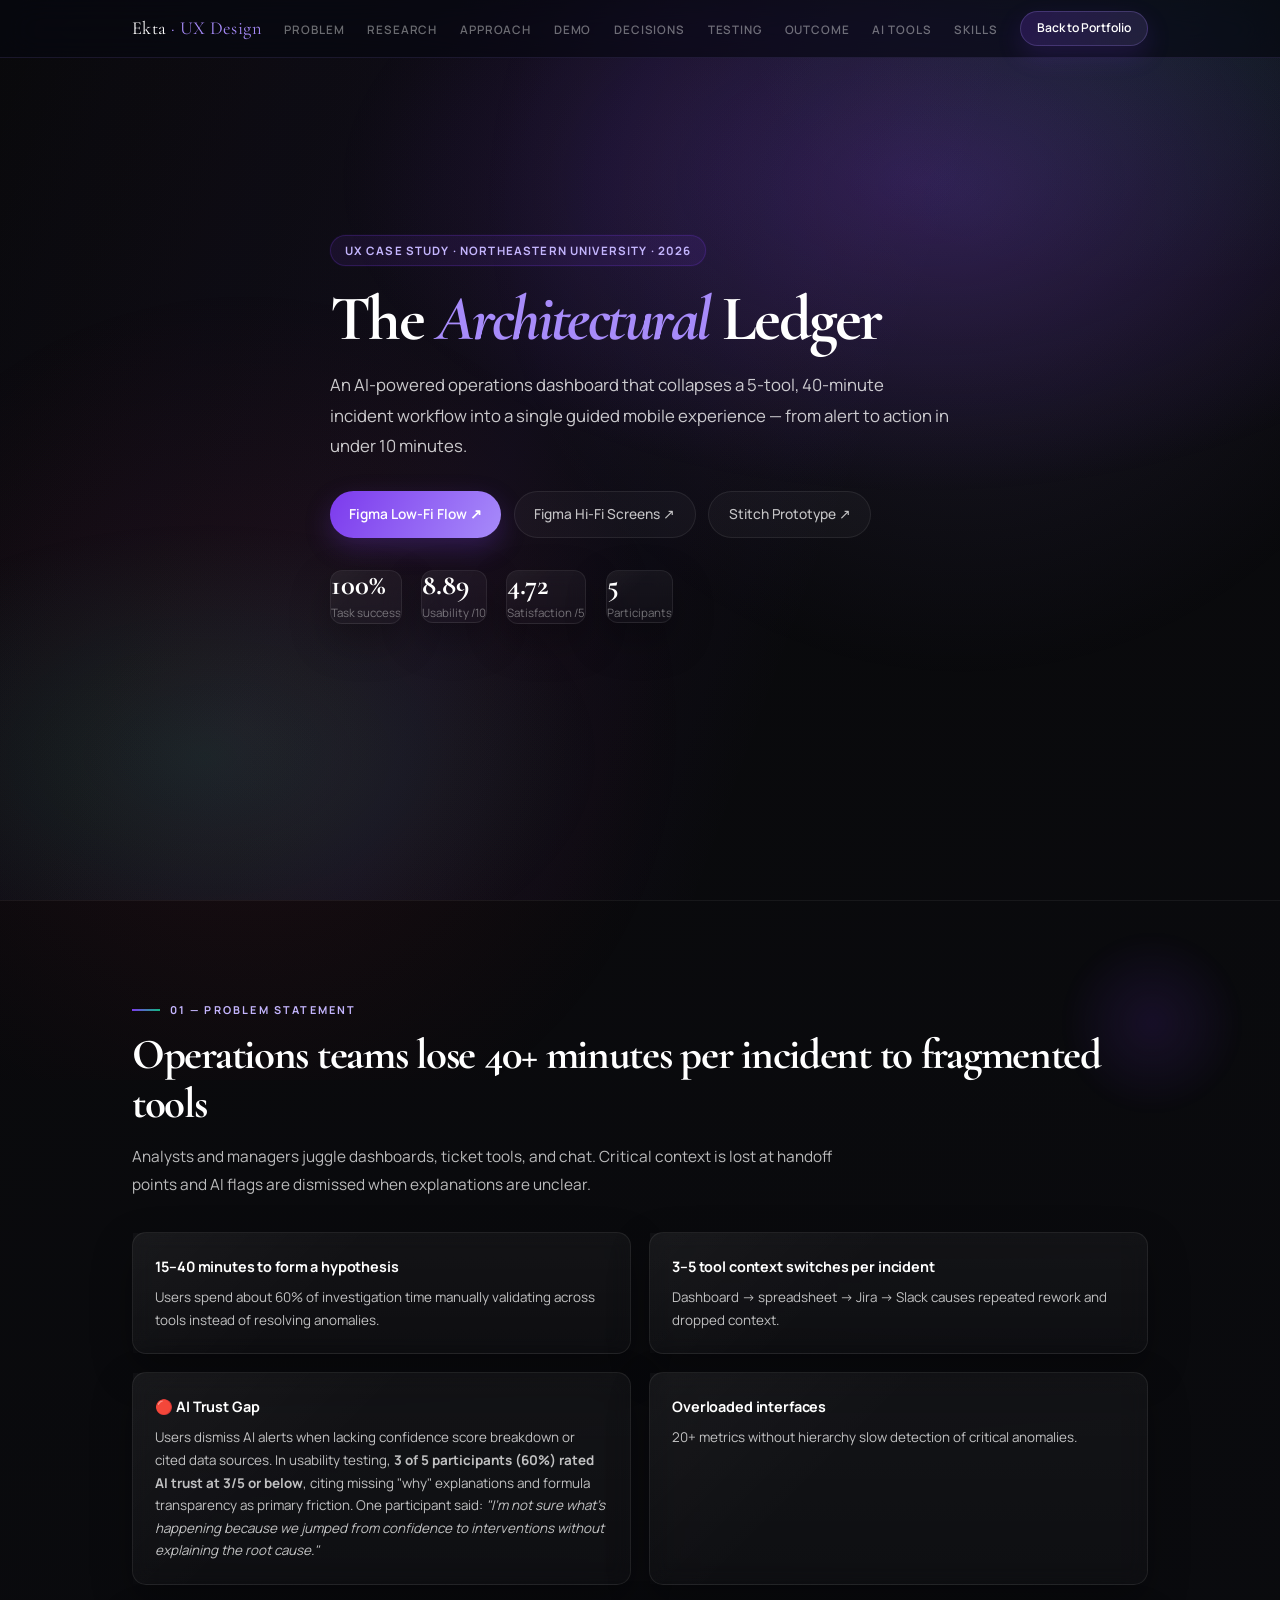
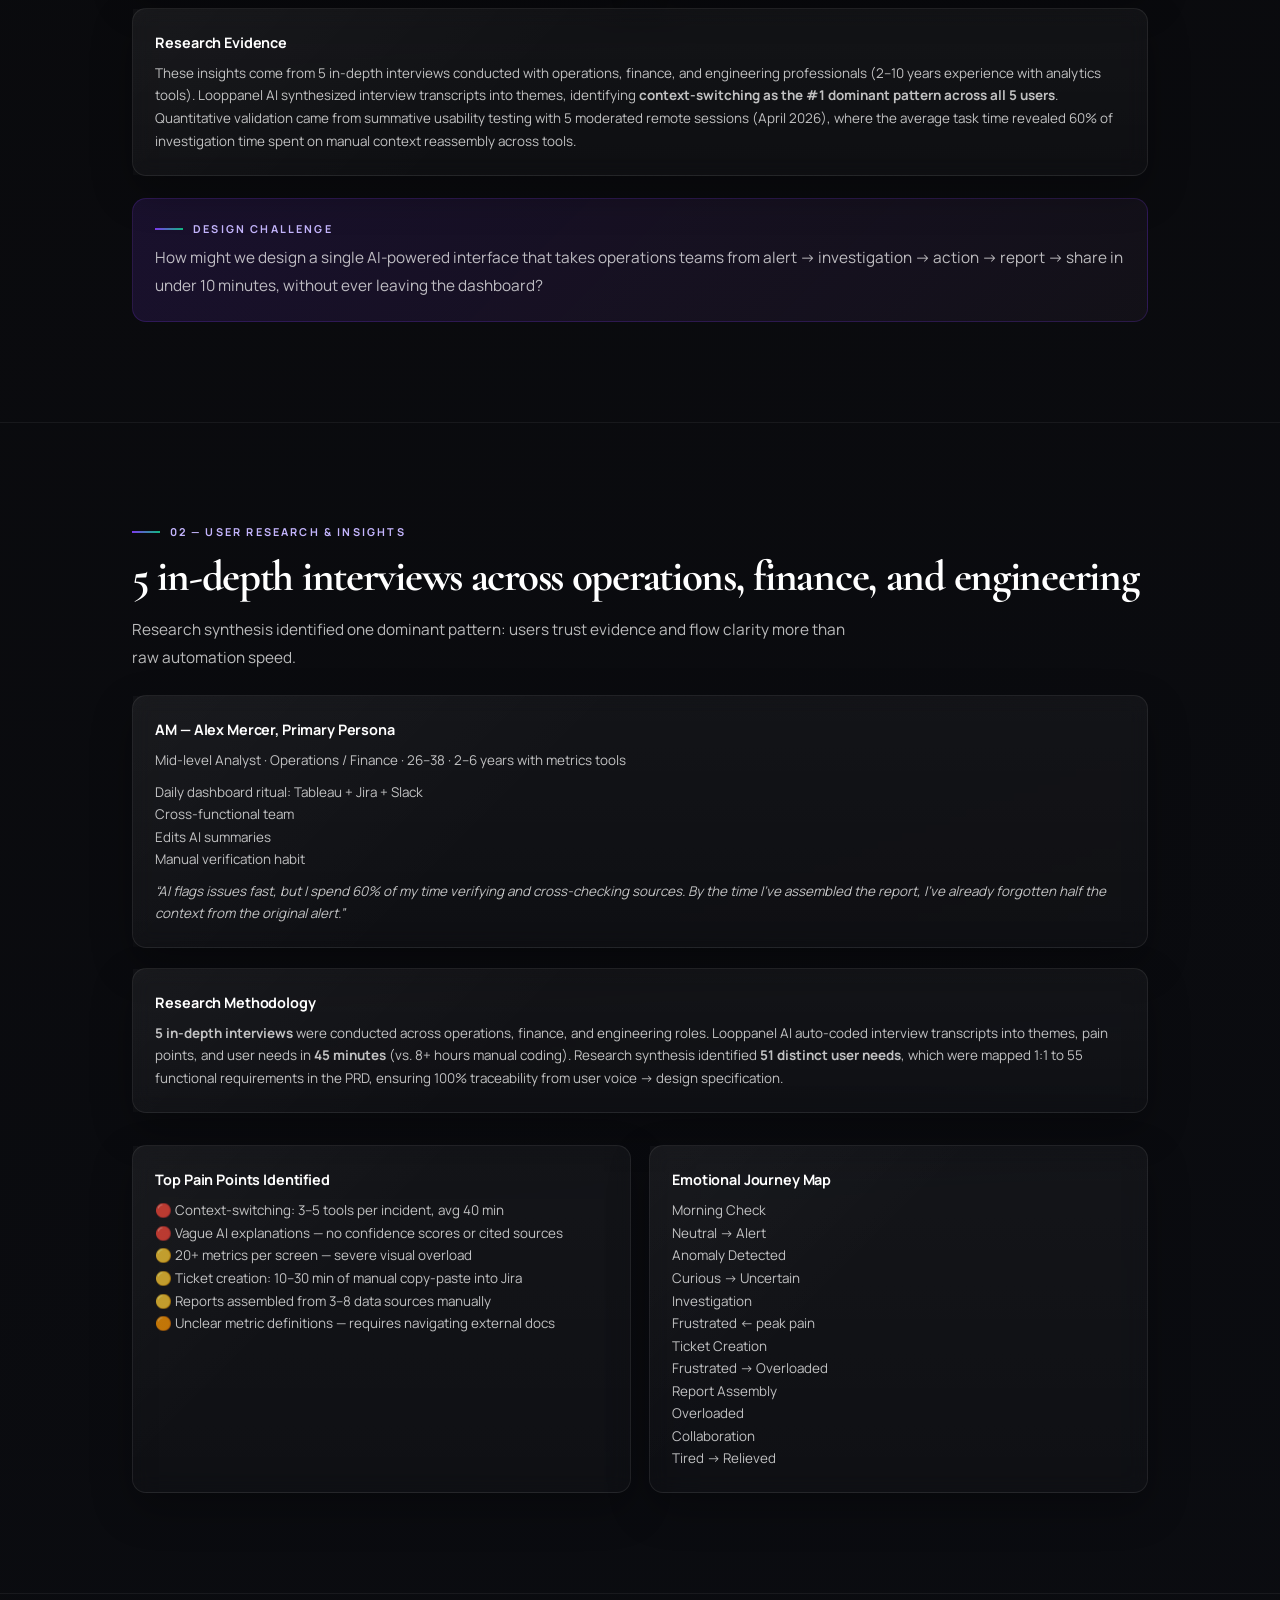
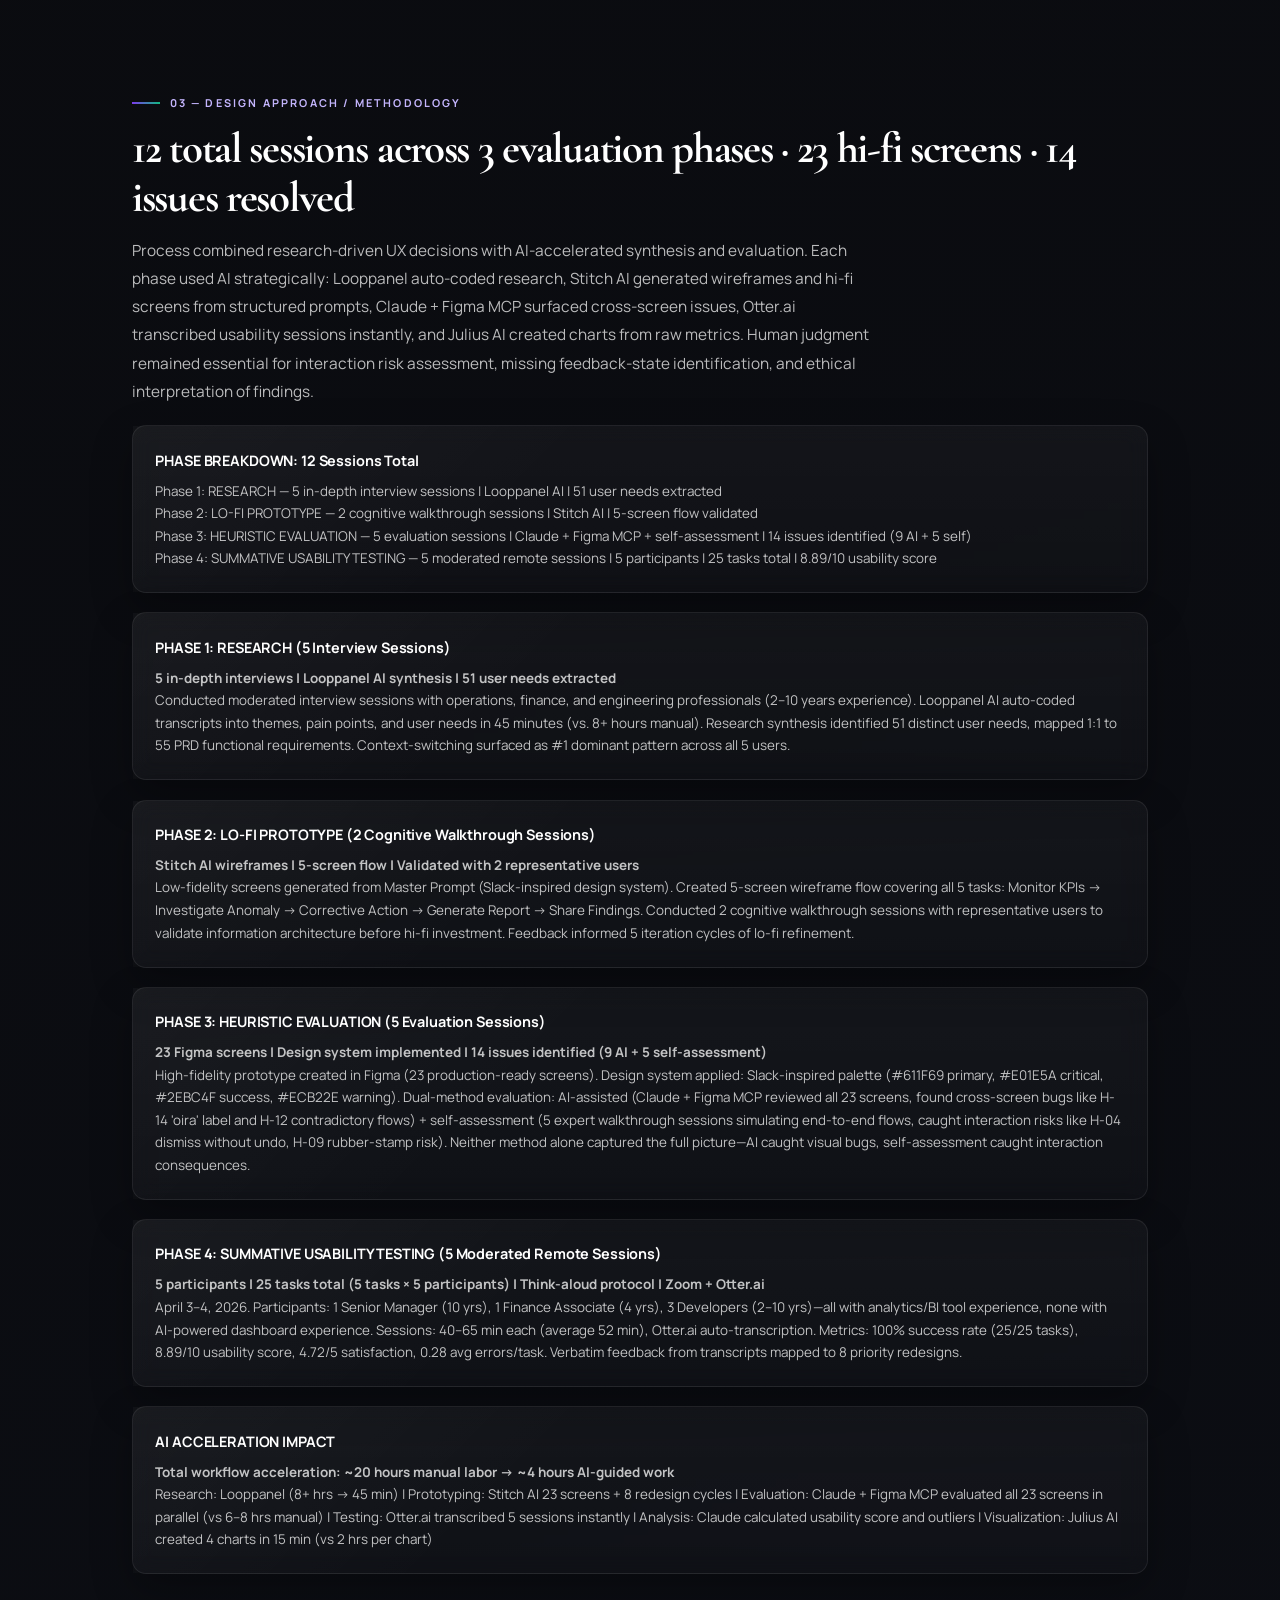
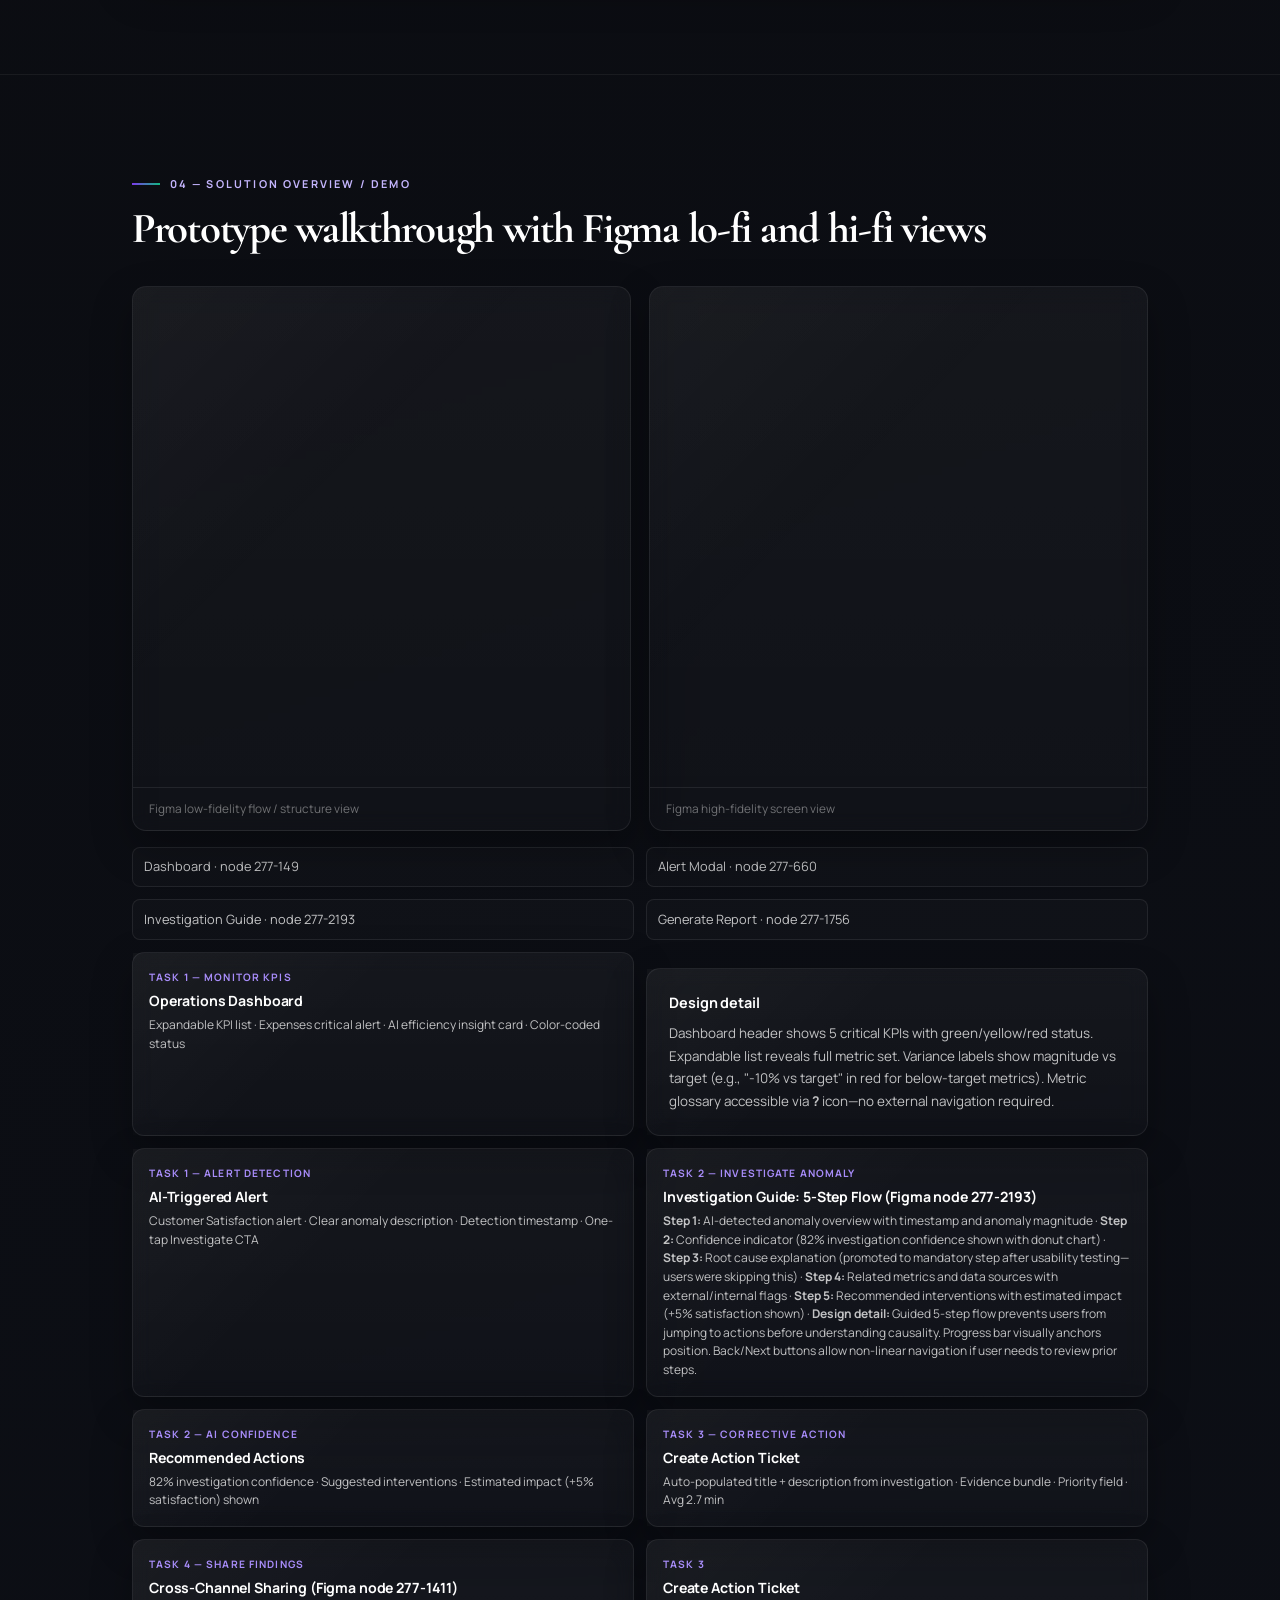
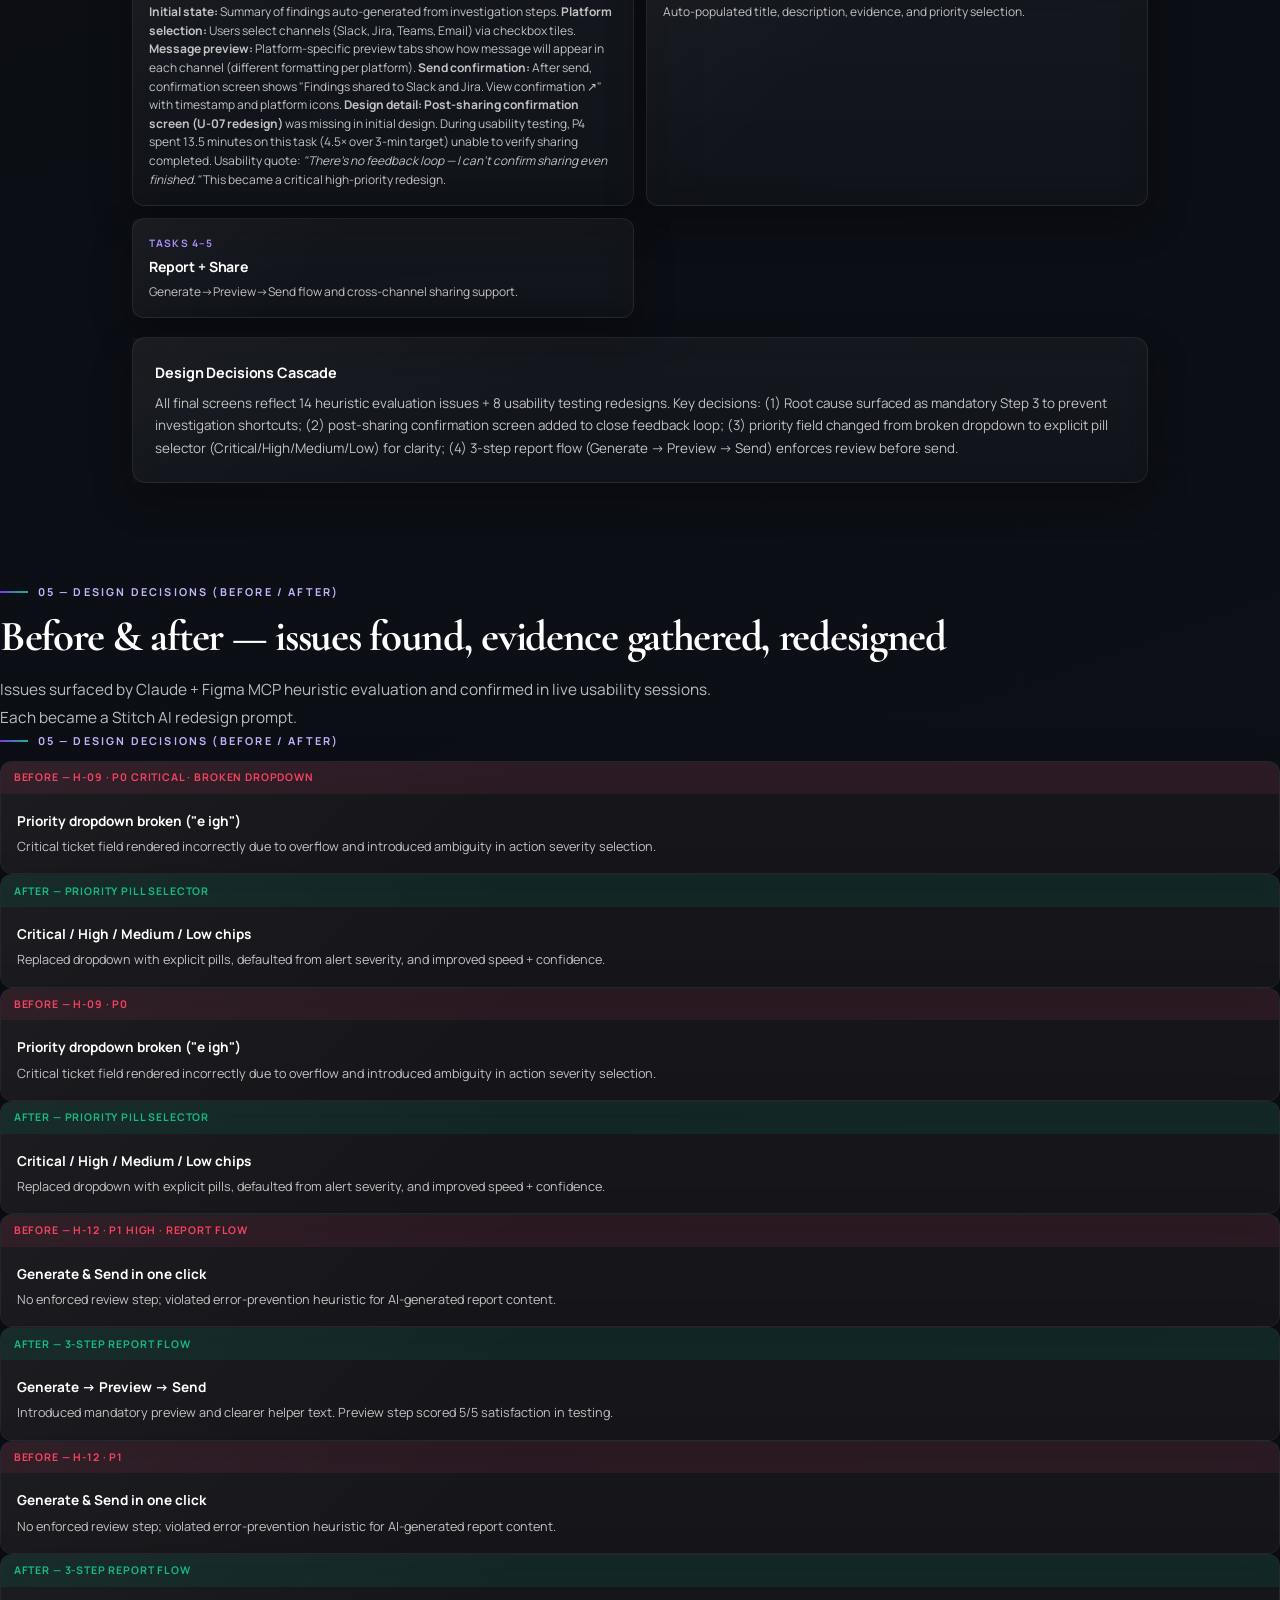
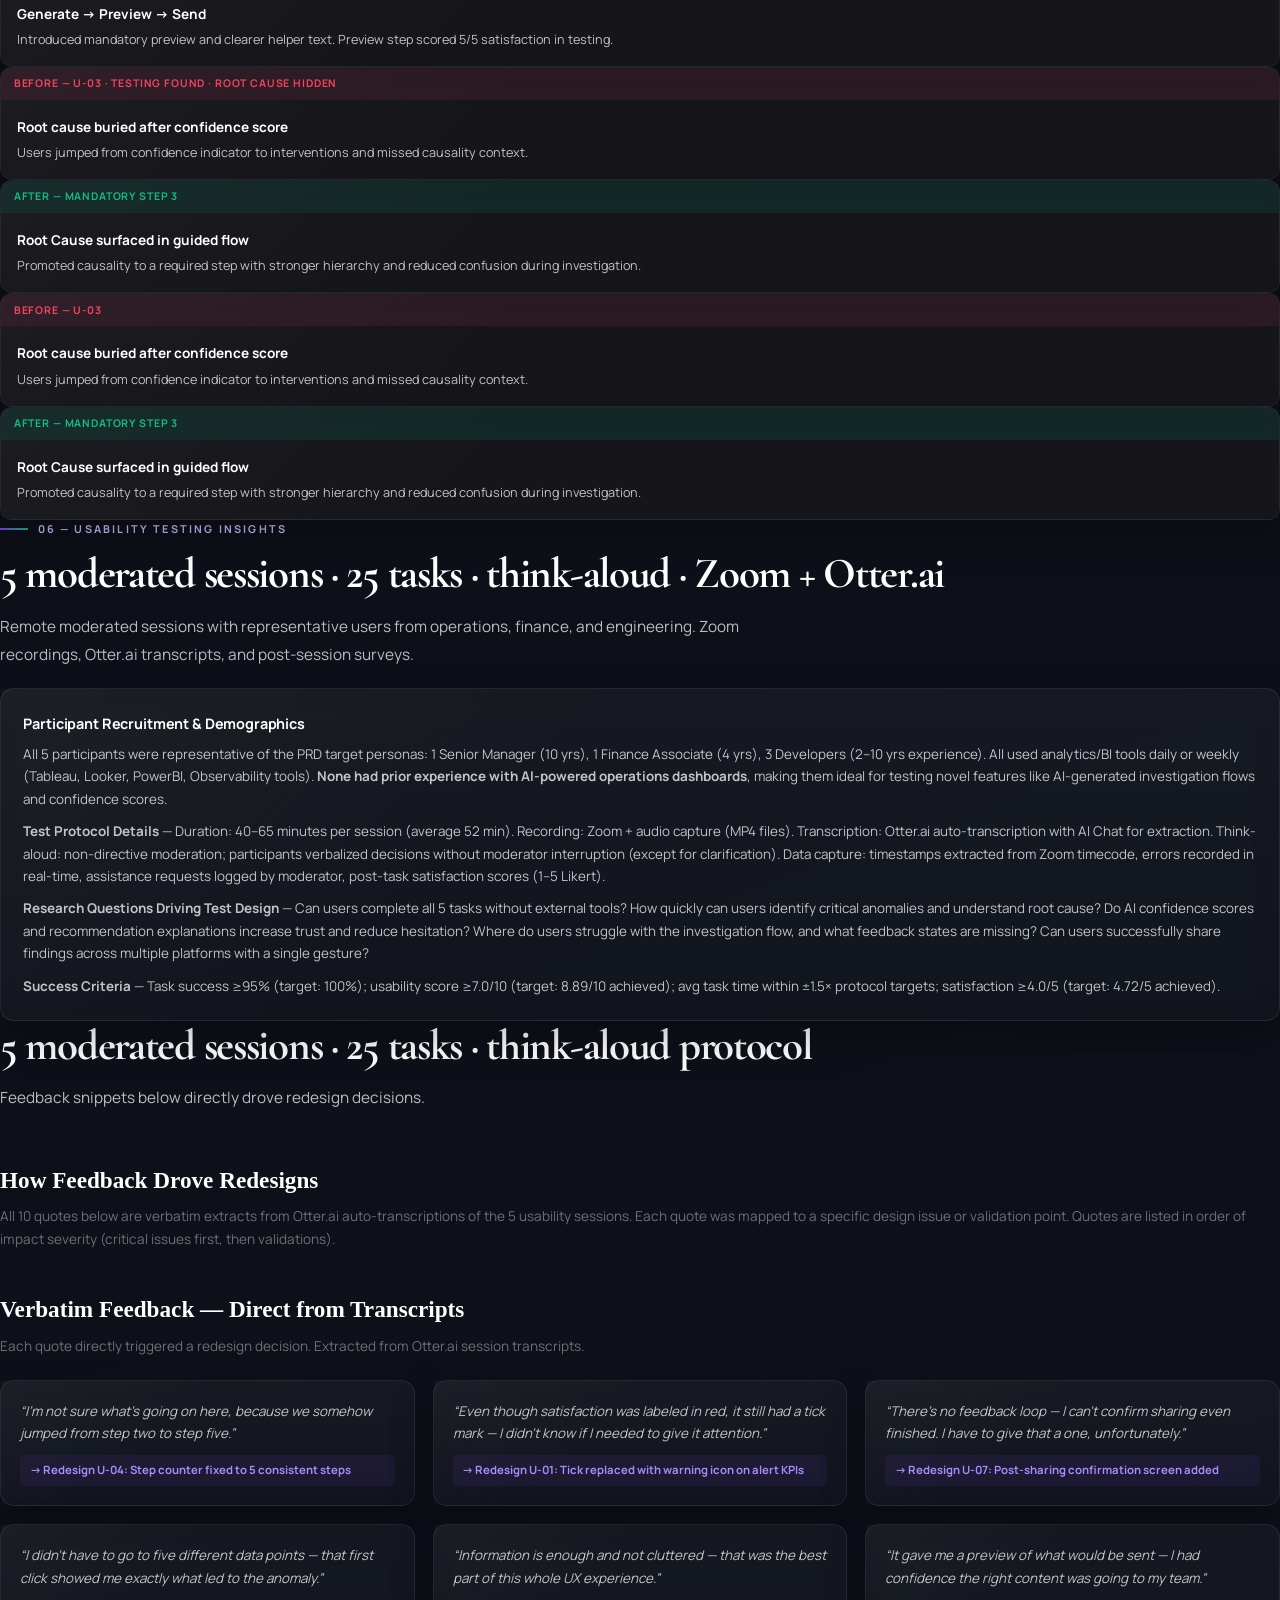
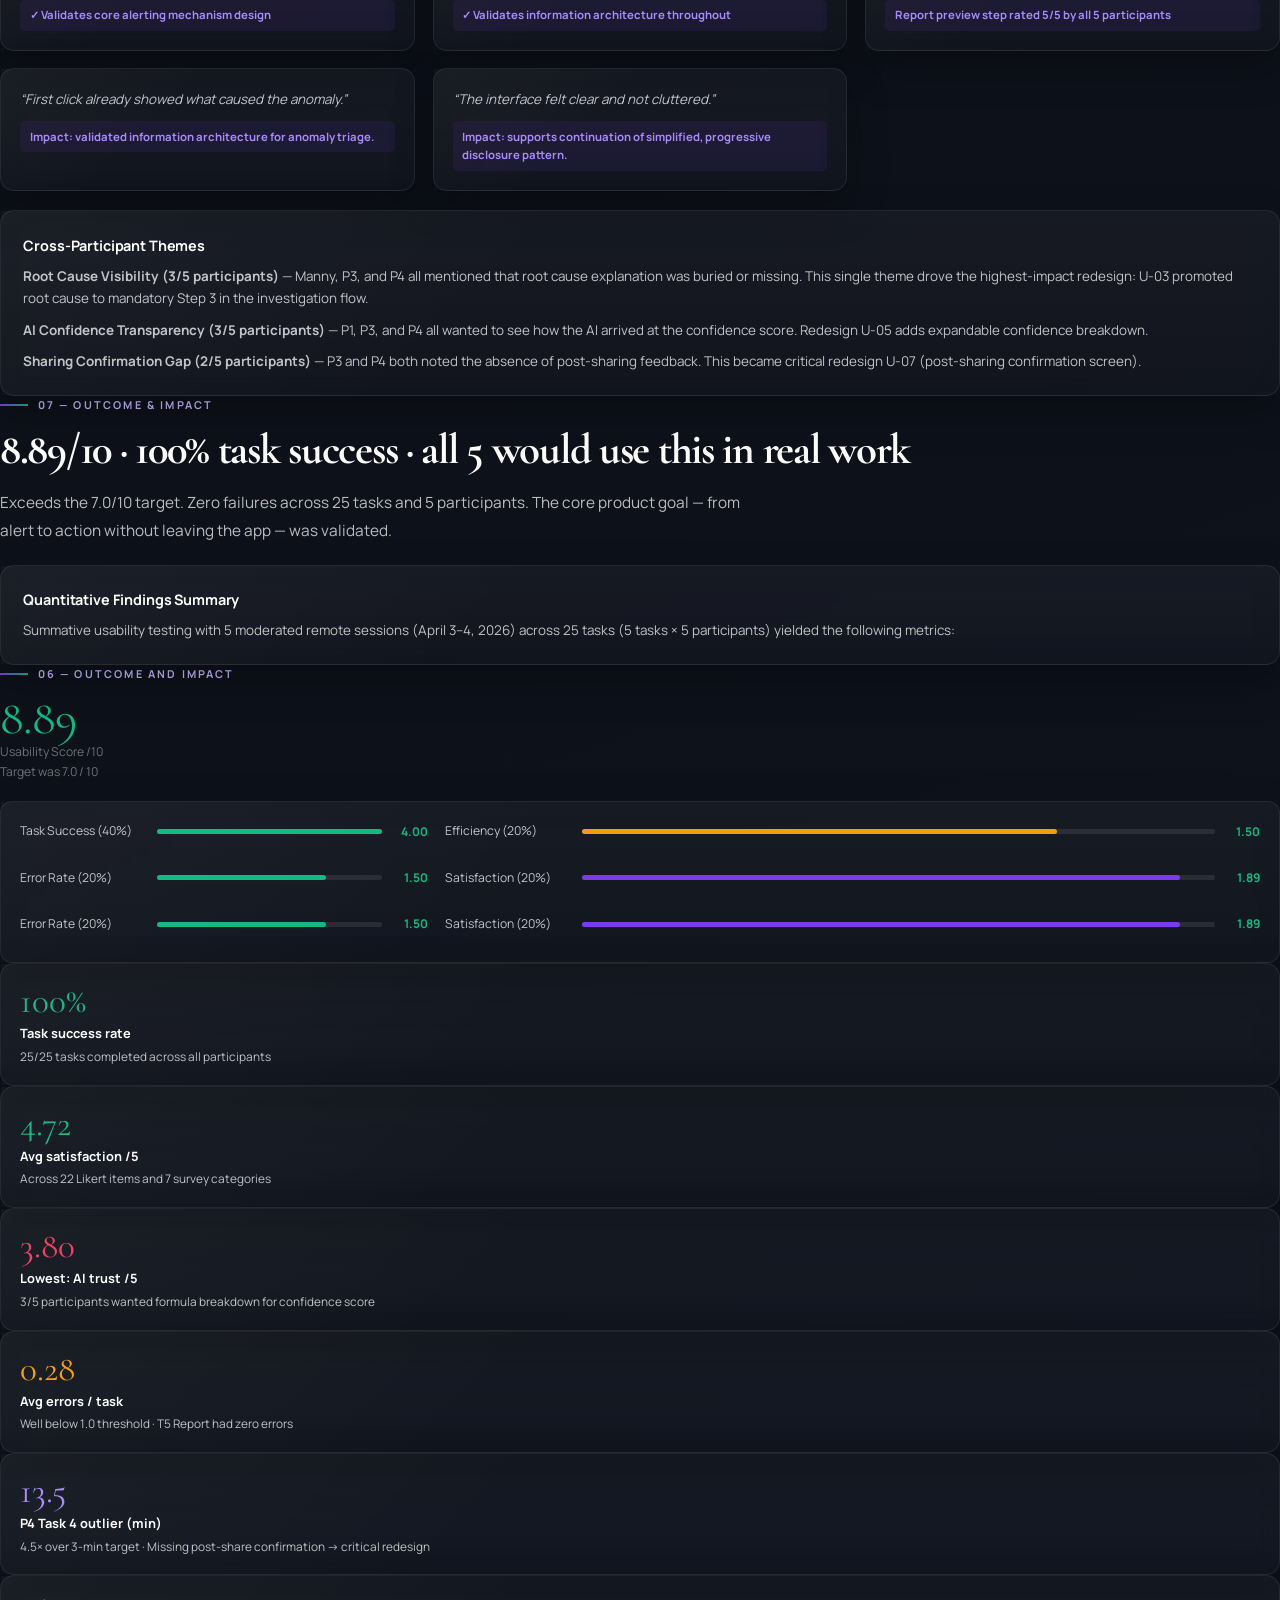
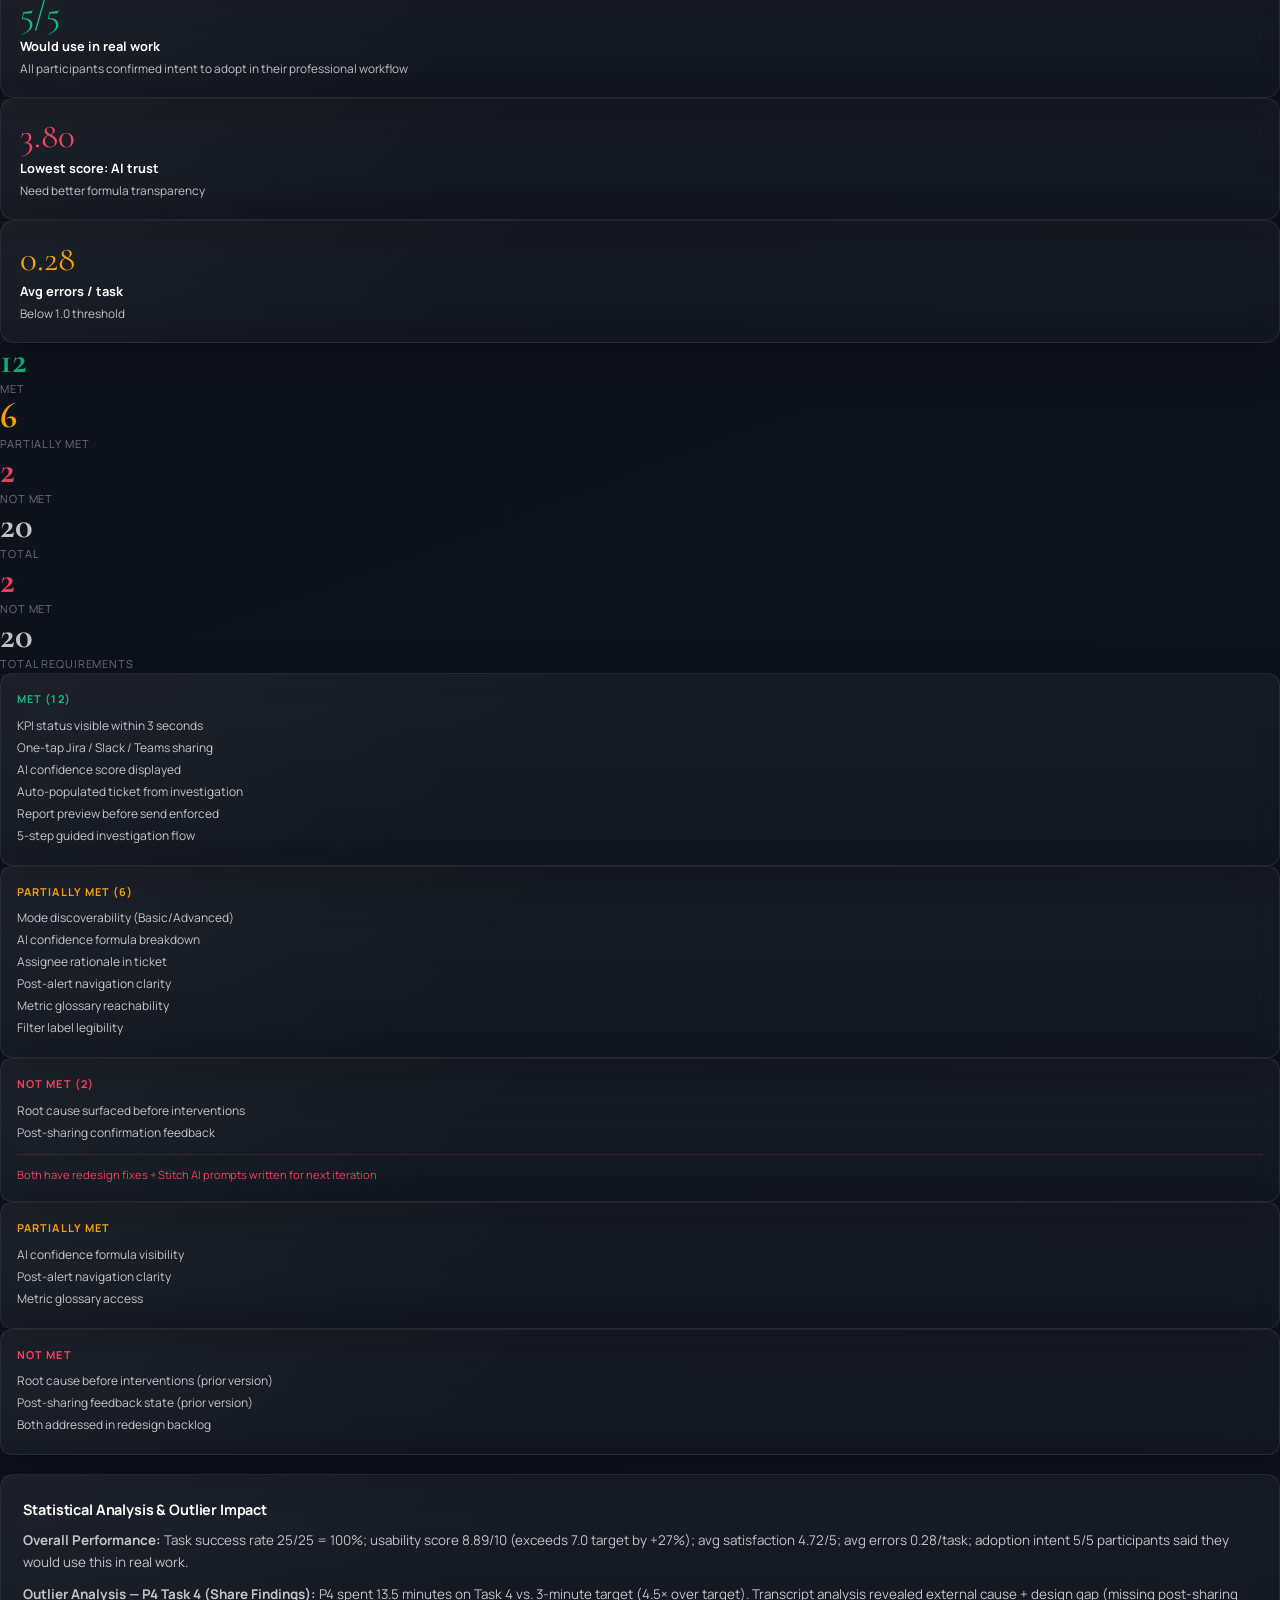
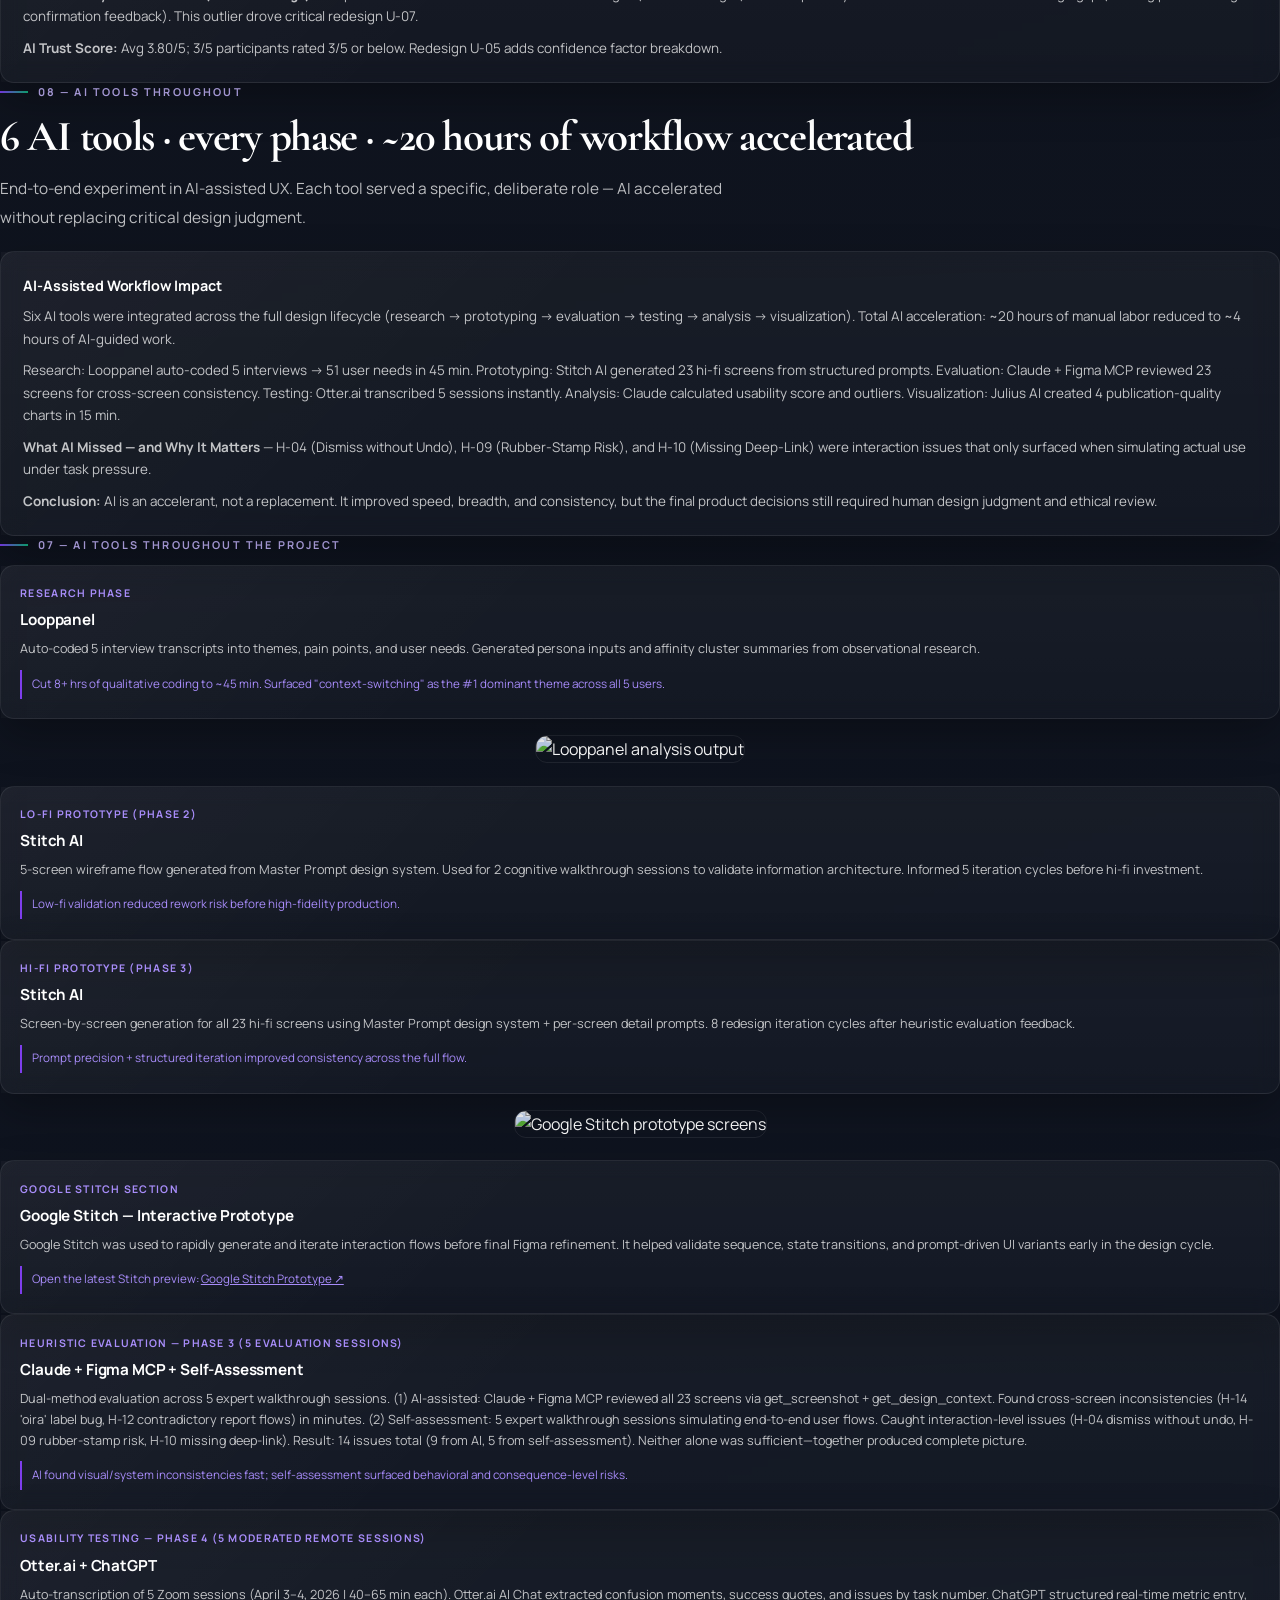
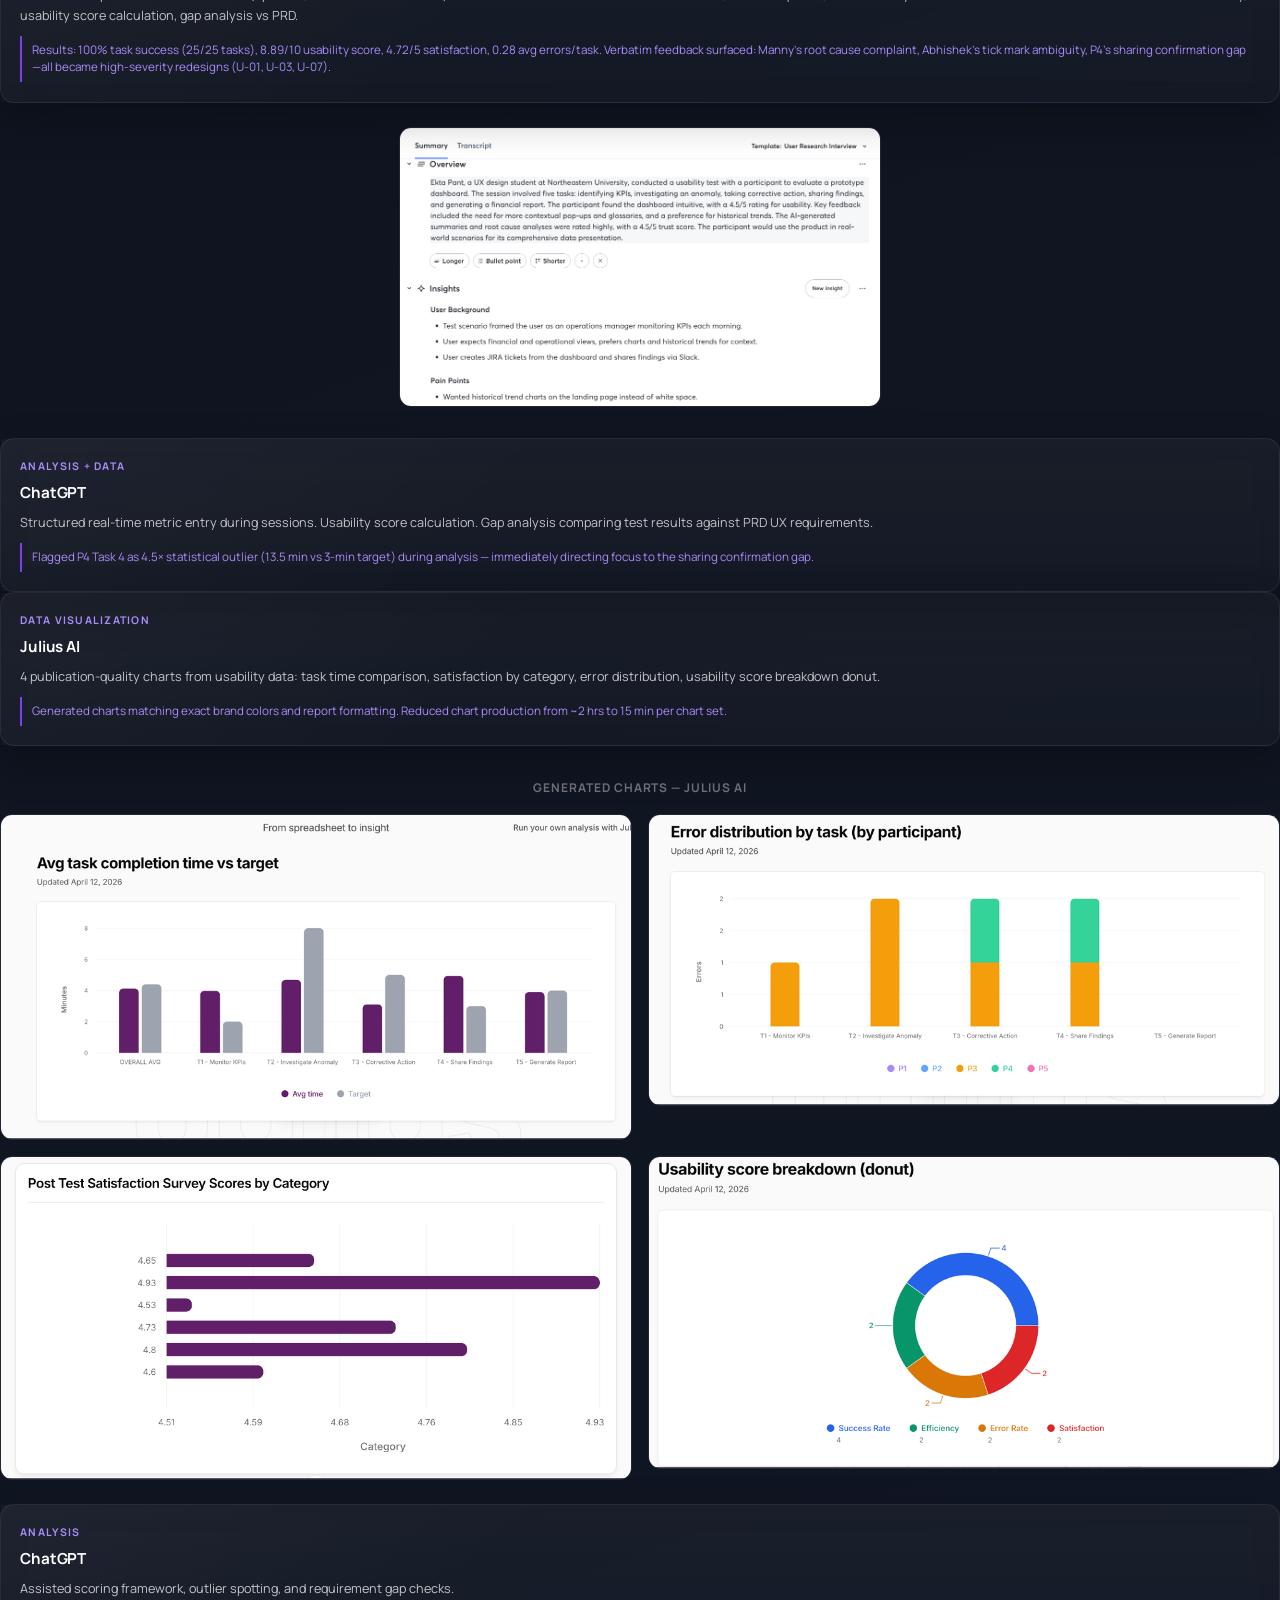
==== commit d73cb713: "Rewrite methodology and reorganize AI tools sections" ====
--- a/projects/architectural-ledger/index.html
+++ b/projects/architectural-ledger/index.html
@@ -367,18 +367,45 @@
 <section id="design">
   <div class="wrap">
     <p class="sl">03 — Design Approach / Methodology</p>
-    <h2 class="st">5 iterations · 23 hi-fi screens · 14 issues resolved</h2>
-    <p class="ss">Process combined research-driven UX decisions with AI-accelerated synthesis and evaluation. Each phase used AI strategically: Looppanel auto-coded research, Stitch AI generated wireframes and hi-fi screens from structured prompts, Claude + Figma MCP surfaced cross-screen issues, Otter.ai transcribed usability sessions instantly, and Julius AI created charts from the raw metrics. Human judgment remained essential for interaction risk assessment, missing feedback-state identification, and ethical interpretation of findings.</p>
-    <div class="pro">
-      <div class="ps2"><div class="pd">1</div><div class="plb">Research</div><div class="psb">5 interviews · Looppanel AI · 51 user needs</div></div>
-      <div class="ps2"><div class="pd">2</div><div class="plb">Define</div><div class="psb">PRD · 55 functional reqs · Task analysis</div></div>
-      <div class="ps2"><div class="pd">3</div><div class="plb">Lo-Fi</div><div class="psb">Stitch AI wireframes · 5 tasks</div></div>
-      <div class="ps2"><div class="pd">4</div><div class="plb">Hi-Fi</div><div class="psb">23 Figma screens · Heuristic eval</div></div>
-      <div class="ps2"><div class="pd">5</div><div class="plb">Test</div><div class="psb">5 moderated sessions · 8.89/10</div></div>
-    </div>
-    <div class="card" style="margin-top:1.2rem">
-      <h4>Iteration & AI Acceleration</h4>
-      <p>Each phase used AI strategically: Looppanel auto-coded research (8+ hrs → 45 min), Stitch AI generated all 23 hi-fi screens from structured prompts, Claude + Figma MCP evaluated 23 screens in parallel for cross-screen consistency bugs, Otter.ai transcribed 5 sessions (40–65 min each) instantly, and Julius AI created 4 publication-quality charts from raw data. Human judgment remained essential for interaction risk assessment, missing feedback-state identification, and ethical interpretation of findings.</p>
+    <h2 class="st">12 total sessions across 3 evaluation phases · 23 hi-fi screens · 14 issues resolved</h2>
+    <p class="ss">Process combined research-driven UX decisions with AI-accelerated synthesis and evaluation. Each phase used AI strategically: Looppanel auto-coded research, Stitch AI generated wireframes and hi-fi screens from structured prompts, Claude + Figma MCP surfaced cross-screen issues, Otter.ai transcribed usability sessions instantly, and Julius AI created charts from raw metrics. Human judgment remained essential for interaction risk assessment, missing feedback-state identification, and ethical interpretation of findings.</p>
+
+    <div class="card" style="margin-top:1.2rem">
+      <h4>PHASE BREAKDOWN: 12 Sessions Total</h4>
+      <p>Phase 1: RESEARCH — 5 in-depth interview sessions | Looppanel AI | 51 user needs extracted</p>
+      <p>Phase 2: LO-FI PROTOTYPE — 2 cognitive walkthrough sessions | Stitch AI | 5-screen flow validated</p>
+      <p>Phase 3: HEURISTIC EVALUATION — 5 evaluation sessions | Claude + Figma MCP + self-assessment | 14 issues identified (9 AI + 5 self)</p>
+      <p>Phase 4: SUMMATIVE USABILITY TESTING — 5 moderated remote sessions | 5 participants | 25 tasks total | 8.89/10 usability score</p>
+    </div>
+
+    <div class="card" style="margin-top:1.2rem">
+      <h4>PHASE 1: RESEARCH (5 Interview Sessions)</h4>
+      <p><strong>5 in-depth interviews | Looppanel AI synthesis | 51 user needs extracted</strong></p>
+      <p>Conducted moderated interview sessions with operations, finance, and engineering professionals (2–10 years experience). Looppanel AI auto-coded transcripts into themes, pain points, and user needs in 45 minutes (vs. 8+ hours manual). Research synthesis identified 51 distinct user needs, mapped 1:1 to 55 PRD functional requirements. Context-switching surfaced as #1 dominant pattern across all 5 users.</p>
+    </div>
+
+    <div class="card" style="margin-top:1.2rem">
+      <h4>PHASE 2: LO-FI PROTOTYPE (2 Cognitive Walkthrough Sessions)</h4>
+      <p><strong>Stitch AI wireframes | 5-screen flow | Validated with 2 representative users</strong></p>
+      <p>Low-fidelity screens generated from Master Prompt (Slack-inspired design system). Created 5-screen wireframe flow covering all 5 tasks: Monitor KPIs → Investigate Anomaly → Corrective Action → Generate Report → Share Findings. Conducted 2 cognitive walkthrough sessions with representative users to validate information architecture before hi-fi investment. Feedback informed 5 iteration cycles of lo-fi refinement.</p>
+    </div>
+
+    <div class="card" style="margin-top:1.2rem">
+      <h4>PHASE 3: HEURISTIC EVALUATION (5 Evaluation Sessions)</h4>
+      <p><strong>23 Figma screens | Design system implemented | 14 issues identified (9 AI + 5 self-assessment)</strong></p>
+      <p>High-fidelity prototype created in Figma (23 production-ready screens). Design system applied: Slack-inspired palette (#611F69 primary, #E01E5A critical, #2EBC4F success, #ECB22E warning). Dual-method evaluation: AI-assisted (Claude + Figma MCP reviewed all 23 screens, found cross-screen bugs like H-14 'oira' label and H-12 contradictory flows) + self-assessment (5 expert walkthrough sessions simulating end-to-end flows, caught interaction risks like H-04 dismiss without undo, H-09 rubber-stamp risk). Neither method alone captured the full picture—AI caught visual bugs, self-assessment caught interaction consequences.</p>
+    </div>
+
+    <div class="card" style="margin-top:1.2rem">
+      <h4>PHASE 4: SUMMATIVE USABILITY TESTING (5 Moderated Remote Sessions)</h4>
+      <p><strong>5 participants | 25 tasks total (5 tasks × 5 participants) | Think-aloud protocol | Zoom + Otter.ai</strong></p>
+      <p>April 3–4, 2026. Participants: 1 Senior Manager (10 yrs), 1 Finance Associate (4 yrs), 3 Developers (2–10 yrs)—all with analytics/BI tool experience, none with AI-powered dashboard experience. Sessions: 40–65 min each (average 52 min), Otter.ai auto-transcription. Metrics: 100% success rate (25/25 tasks), 8.89/10 usability score, 4.72/5 satisfaction, 0.28 avg errors/task. Verbatim feedback from transcripts mapped to 8 priority redesigns.</p>
+    </div>
+
+    <div class="card" style="margin-top:1.2rem">
+      <h4>AI ACCELERATION IMPACT</h4>
+      <p><strong>Total workflow acceleration: ~20 hours manual labor → ~4 hours AI-guided work</strong></p>
+      <p>Research: Looppanel (8+ hrs → 45 min) | Prototyping: Stitch AI 23 screens + 8 redesign cycles | Evaluation: Claude + Figma MCP evaluated all 23 screens in parallel (vs 6–8 hrs manual) | Testing: Otter.ai transcribed 5 sessions instantly | Analysis: Claude calculated usability score and outliers | Visualization: Julius AI created 4 charts in 15 min (vs 2 hrs per chart)</p>
     </div>
   </div>
 </section>
@@ -538,14 +565,15 @@
       <p style="margin-top:.55rem"><strong>What AI Missed — and Why It Matters</strong> — H-04 (Dismiss without Undo), H-09 (Rubber-Stamp Risk), and H-10 (Missing Deep-Link) were interaction issues that only surfaced when simulating actual use under task pressure.</p>
       <p style="margin-top:.55rem"><strong>Conclusion:</strong> AI is an accelerant, not a replacement. It improved speed, breadth, and consistency, but the final product decisions still required human design judgment and ethical review.</p>
     </div>
-    <p class="sl">07 — AI Tools Used & Reflection</p>
+        <p class="sl">07 — AI Tools Throughout the Project</p>
           <div class="ac"><div class="ap">Research Phase</div><div class="an">Looppanel</div><div class="au">Auto-coded 5 interview transcripts into themes, pain points, and user needs. Generated persona inputs and affinity cluster summaries from observational research.</div><div class="ai2">Cut 8+ hrs of qualitative coding to ~45 min. Surfaced "context-switching" as the #1 dominant theme across all 5 users.</div></div>
           <div style="margin:1rem 0 1.4rem;text-align:center"><img src="../../website_images/looppanel.png" alt="Looppanel analysis output" style="border-radius:12px;border:1px solid var(--bd);max-width:100%;height:auto;max-height:280px"></div>
-          <div class="ac"><div class="ap">Lo-Fi + Hi-Fi Prototype</div><div class="an">Stitch AI</div><div class="au">Screen-by-screen generation for all 23 hi-fi screens using a Master Prompt design system + per-screen detail prompts. 8 redesign iteration cycles.</div><div class="ai2">Vague prompts → generic screens. Specific prompts naming exact screen IDs and component states → production-quality UI. Prompting is a design skill.</div></div>
+          <div class="ac"><div class="ap">Lo-Fi Prototype (Phase 2)</div><div class="an">Stitch AI</div><div class="au">5-screen wireframe flow generated from Master Prompt design system. Used for 2 cognitive walkthrough sessions to validate information architecture. Informed 5 iteration cycles before hi-fi investment.</div><div class="ai2">Low-fi validation reduced rework risk before high-fidelity production.</div></div>
+          <div class="ac"><div class="ap">Hi-Fi Prototype (Phase 3)</div><div class="an">Stitch AI</div><div class="au">Screen-by-screen generation for all 23 hi-fi screens using Master Prompt design system + per-screen detail prompts. 8 redesign iteration cycles after heuristic evaluation feedback.</div><div class="ai2">Prompt precision + structured iteration improved consistency across the full flow.</div></div>
           <div style="margin:1rem 0 1.4rem;text-align:center"><img src="../../website_images/Stich.png" alt="Google Stitch prototype screens" style="border-radius:12px;border:1px solid var(--bd);max-width:100%;height:auto;max-height:320px"></div>
           <div class="ac"><div class="ap">Google Stitch Section</div><div class="an">Google Stitch — Interactive Prototype</div><div class="au">Google Stitch was used to rapidly generate and iterate interaction flows before final Figma refinement. It helped validate sequence, state transitions, and prompt-driven UI variants early in the design cycle.</div><div class="ai2">Open the latest Stitch preview: <a href="https://stitch.withgoogle.com/preview/2995770284776790837?node-id=e0bd25f944e54c0d9bce705a5f54784f" target="_blank" style="color:var(--pl)">Google Stitch Prototype ↗</a></div></div>
-          <div class="ac"><div class="ap">Heuristic Evaluation</div><div class="an">Claude + Figma MCP</div><div class="au">Reviewed all 23 screens via get_screenshot + get_design_context on each node. Evaluated against Nielsen's 10 heuristics with PRD attached for full context.</div><div class="ai2">Found cross-screen inconsistencies impossible to spot manually. The "oira→Jira" label bug (H-14) and contradictory report flows (H-12) required full-file context.</div></div>
-          <div class="ac"><div class="ap">Usability Testing</div><div class="an">Otter.ai</div><div class="au">Auto-transcription of 5 Zoom sessions (40–65 min each). AI chat used to extract confusion moments, success quotes, and issues by task number.</div><div class="ai2">Surfaced Manny's root cause complaint and Abhishek's tick mark ambiguity within minutes of session end. Both became high-severity redesign items.</div></div>
+          <div class="ac"><div class="ap">Heuristic Evaluation — Phase 3 (5 Evaluation Sessions)</div><div class="an">Claude + Figma MCP + Self-Assessment</div><div class="au">Dual-method evaluation across 5 expert walkthrough sessions. (1) AI-assisted: Claude + Figma MCP reviewed all 23 screens via get_screenshot + get_design_context. Found cross-screen inconsistencies (H-14 'oira' label bug, H-12 contradictory report flows) in minutes. (2) Self-assessment: 5 expert walkthrough sessions simulating end-to-end user flows. Caught interaction-level issues (H-04 dismiss without undo, H-09 rubber-stamp risk, H-10 missing deep-link). Result: 14 issues total (9 from AI, 5 from self-assessment). Neither alone was sufficient—together produced complete picture.</div><div class="ai2">AI found visual/system inconsistencies fast; self-assessment surfaced behavioral and consequence-level risks.</div></div>
+          <div class="ac"><div class="ap">Usability Testing — Phase 4 (5 Moderated Remote Sessions)</div><div class="an">Otter.ai + ChatGPT</div><div class="au">Auto-transcription of 5 Zoom sessions (April 3–4, 2026 | 40–65 min each). Otter.ai AI Chat extracted confusion moments, success quotes, and issues by task number. ChatGPT structured real-time metric entry, usability score calculation, gap analysis vs PRD.</div><div class="ai2">Results: 100% task success (25/25 tasks), 8.89/10 usability score, 4.72/5 satisfaction, 0.28 avg errors/task. Verbatim feedback surfaced: Manny's root cause complaint, Abhishek's tick mark ambiguity, P4's sharing confirmation gap—all became high-severity redesigns (U-01, U-03, U-07).</div></div>
           <div style="margin:1.5rem 0;text-align:center"><img src="../../website_images/otterai.png" alt="Otter.ai Transcript Analysis" style="border-radius:12px;border:1px solid var(--bd);max-width:100%;height:auto;max-height:280px"></div>
           <div class="ac"><div class="ap">Analysis + Data</div><div class="an">ChatGPT</div><div class="au">Structured real-time metric entry during sessions. Usability score calculation. Gap analysis comparing test results against PRD UX requirements.</div><div class="ai2">Flagged P4 Task 4 as 4.5× statistical outlier (13.5 min vs 3-min target) during analysis — immediately directing focus to the sharing confirmation gap.</div></div>
           <div class="ac"><div class="ap">Data Visualization</div><div class="an">Julius AI</div><div class="au">4 publication-quality charts from usability data: task time comparison, satisfaction by category, error distribution, usability score breakdown donut.</div><div class="ai2">Generated charts matching exact brand colors and report formatting. Reduced chart production from ~2 hrs to 15 min per chart set.</div></div>
@@ -568,9 +596,8 @@
   </div>
 </section>
 
-        <p class="sl">09 — Skills Demonstrated</p>
-        <h2 class="st">End-to-end UX practice across research, design & validation</h2>
-    <p class="sl">08 — Skills Demonstrated</p>
+      <p class="sl">08 — Skills Demonstrated</p>
+      <h2 class="st">End-to-end UX practice across research, design & validation</h2>
           <div class="skc"><div class="ski">🔍</div><div class="skn">User Research</div><div class="skd">Moderated interviews, observational sessions, Looppanel AI synthesis, persona development, journey mapping</div></div>
           <div class="skc"><div class="ski">📋</div><div class="skn">Requirements Definition</div><div class="skd">55 functional + 42 UI requirements, full traceability from user need → PRD → prototype screen</div></div>
           <div class="skc"><div class="ski">✏️</div><div class="skn">Wireframing & Prototyping</div><div class="skd">Lo-fi in Stitch AI, hi-fi in Figma, mobile-first design, 23 screens across 5 tasks</div></div>
@@ -585,9 +612,8 @@
   </div>
 </section>
 
-        <p class="sl">10 — Key Takeaways</p>
-        <h2 class="st">What designing an AI product with AI tools taught me</h2>
-    <p class="sl">09 — Key Takeaways & Next Improvements</p>
+      <p class="sl">09 — Key Takeaways & Next Improvements</p>
+      <h2 class="st">What designing an AI product with AI tools taught me</h2>
           <div class="tc"><h4>AI evaluation + self-assessment are complementary</h4><p>AI caught cross-screen consistency bugs (H-14 'oira' label, H-12 contradictory report flows) in minutes—work that would take hours manually. Self-assessment caught interaction consequences AI cannot predict (H-04 dismiss without undo, H-09 rubber-stamp forms). Alone, neither method found the complete 14-issue picture. Recommendation: run AI evaluation first to establish baseline, then self-assessment to catch interaction gaps.</p></div>
           <div class="tc"><h4>Transparency is the prerequisite for AI trust</h4><p>AI trust satisfaction was the lowest score (3.80/5 vs 4.72/5 overall). Users weren't distrusting AI — they wanted to understand it. Three of five participants requested confidence formula breakdown and data-source visibility. Redesign U-05 adds an expandable confidence panel.</p></div>
           <div class="tc"><h4>One outlier tells the most important story</h4><p>P4's Task 4 time of 13.5 minutes looked like statistical noise (4.5× over target). Otter.ai transcript analysis revealed it was actually two stories: external interruption plus a design gap (missing post-sharing confirmation). Qual + quant together prevented misinterpretation and protected the right redesign decision.</p></div>
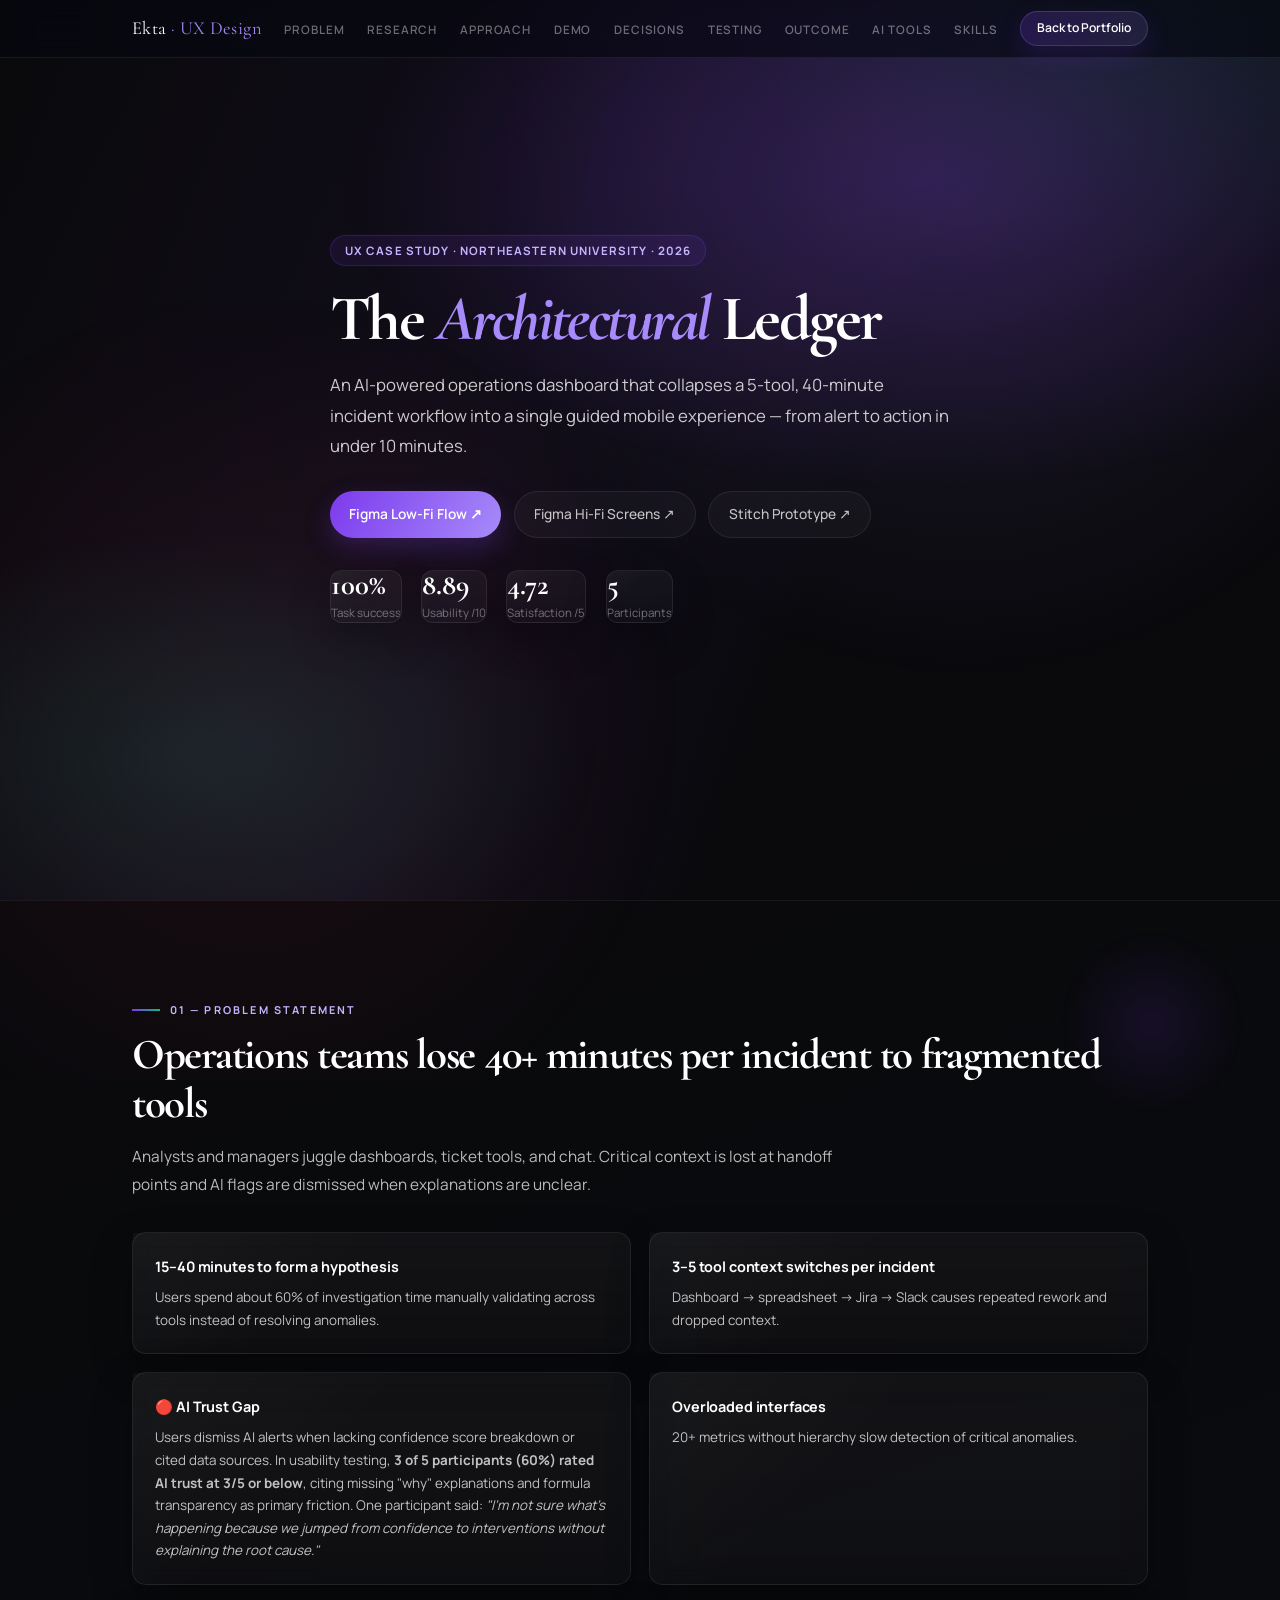
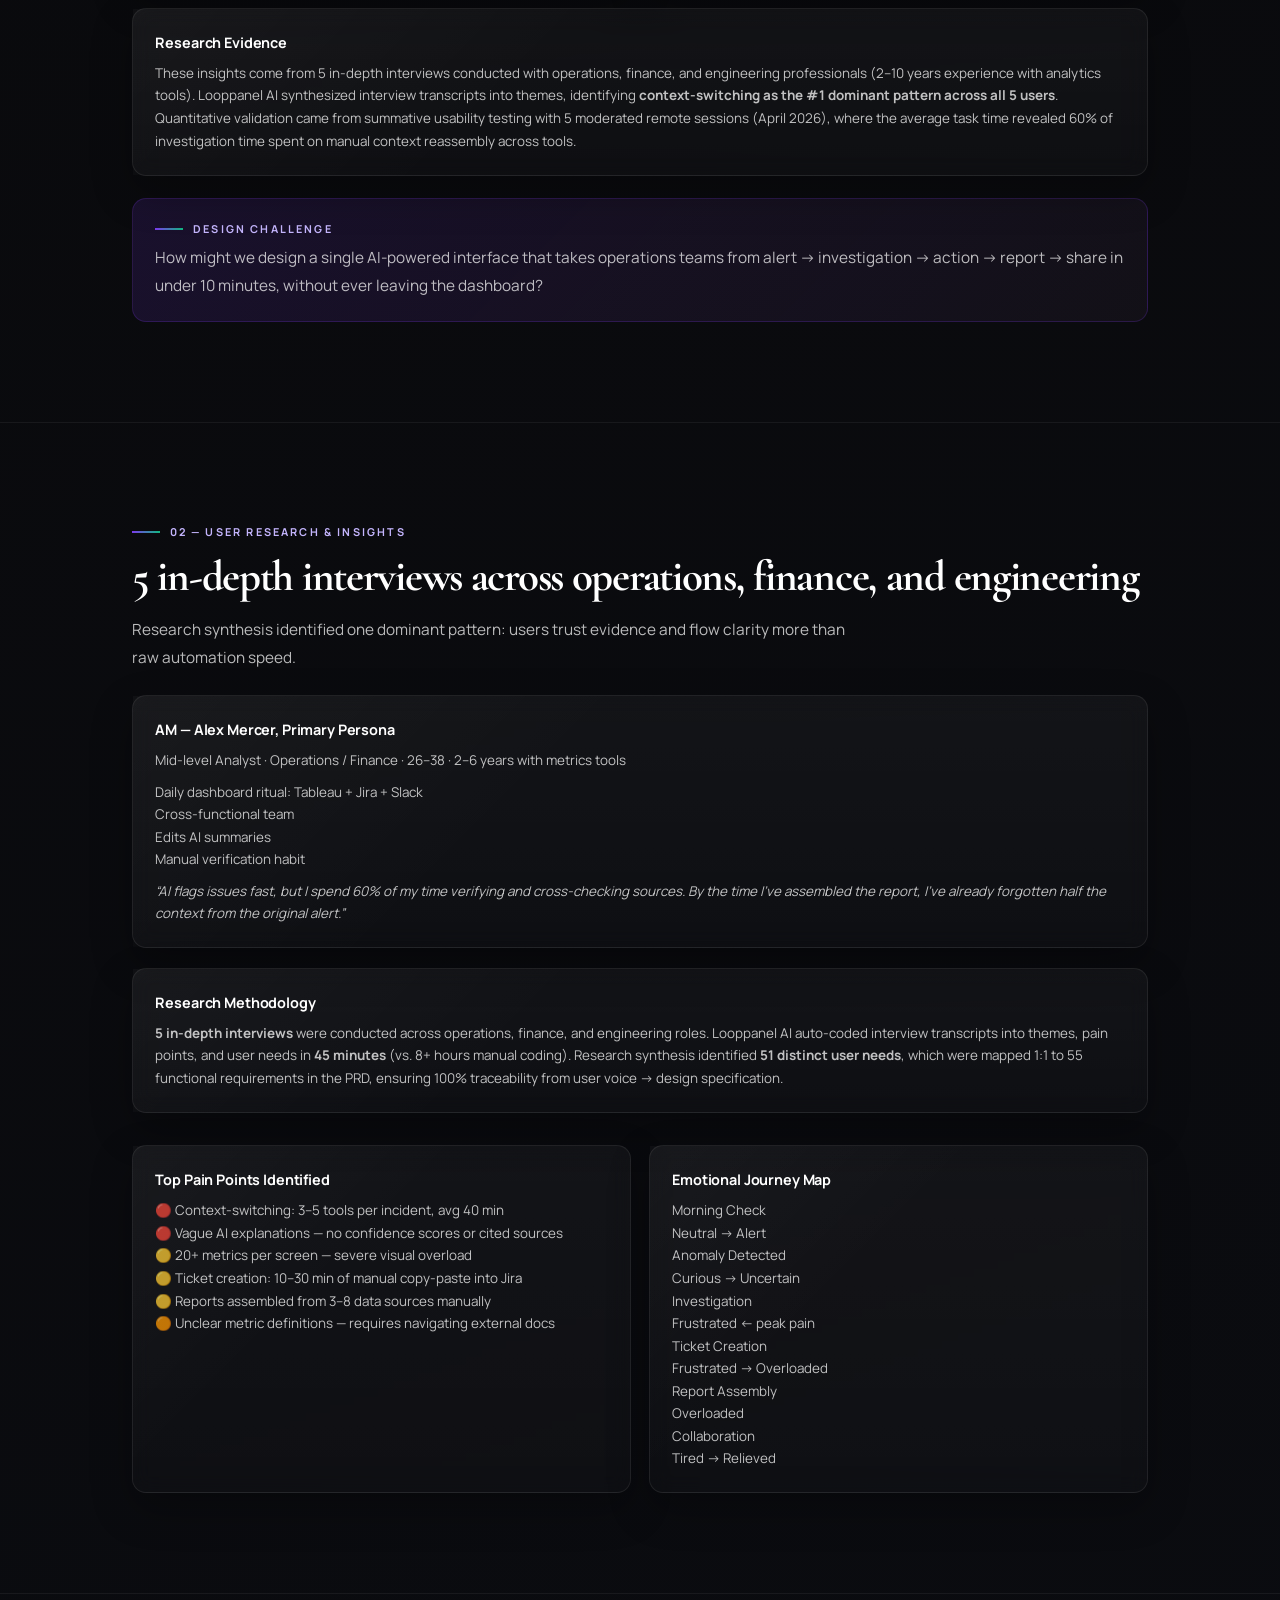
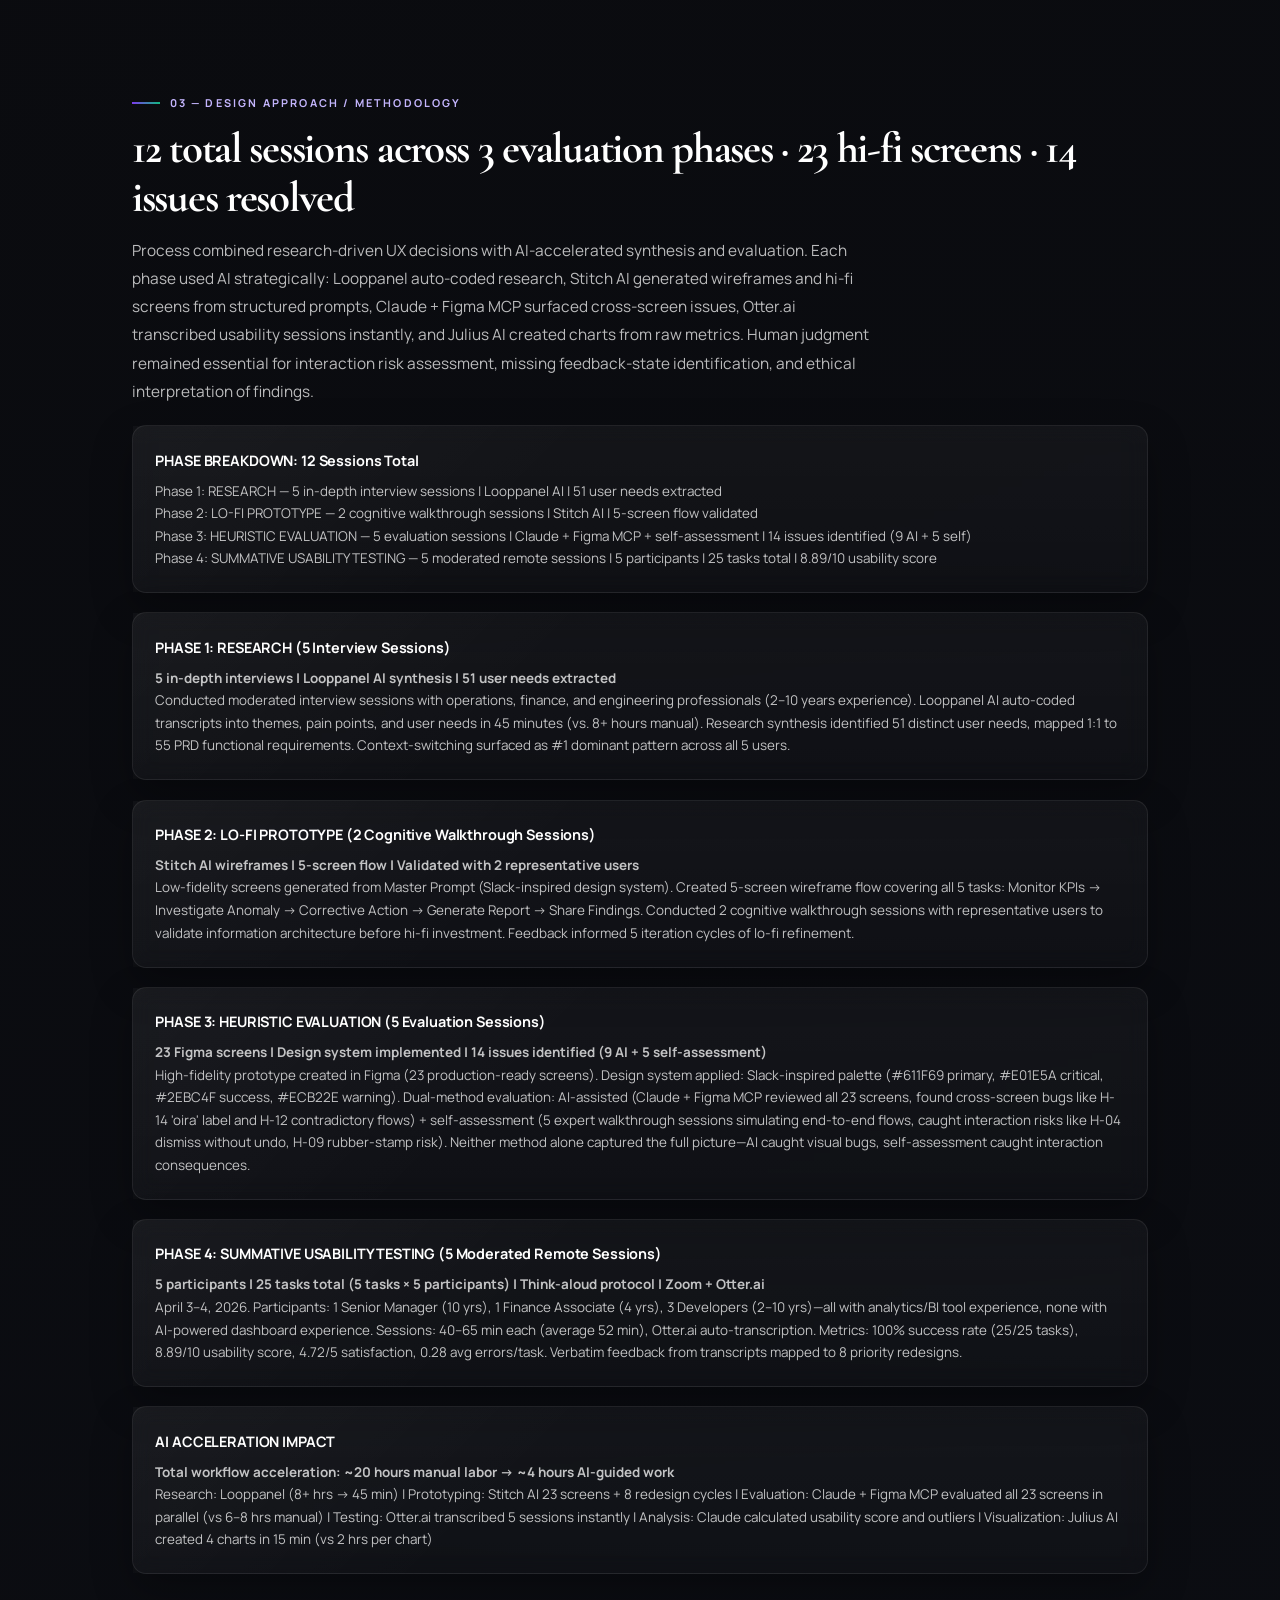
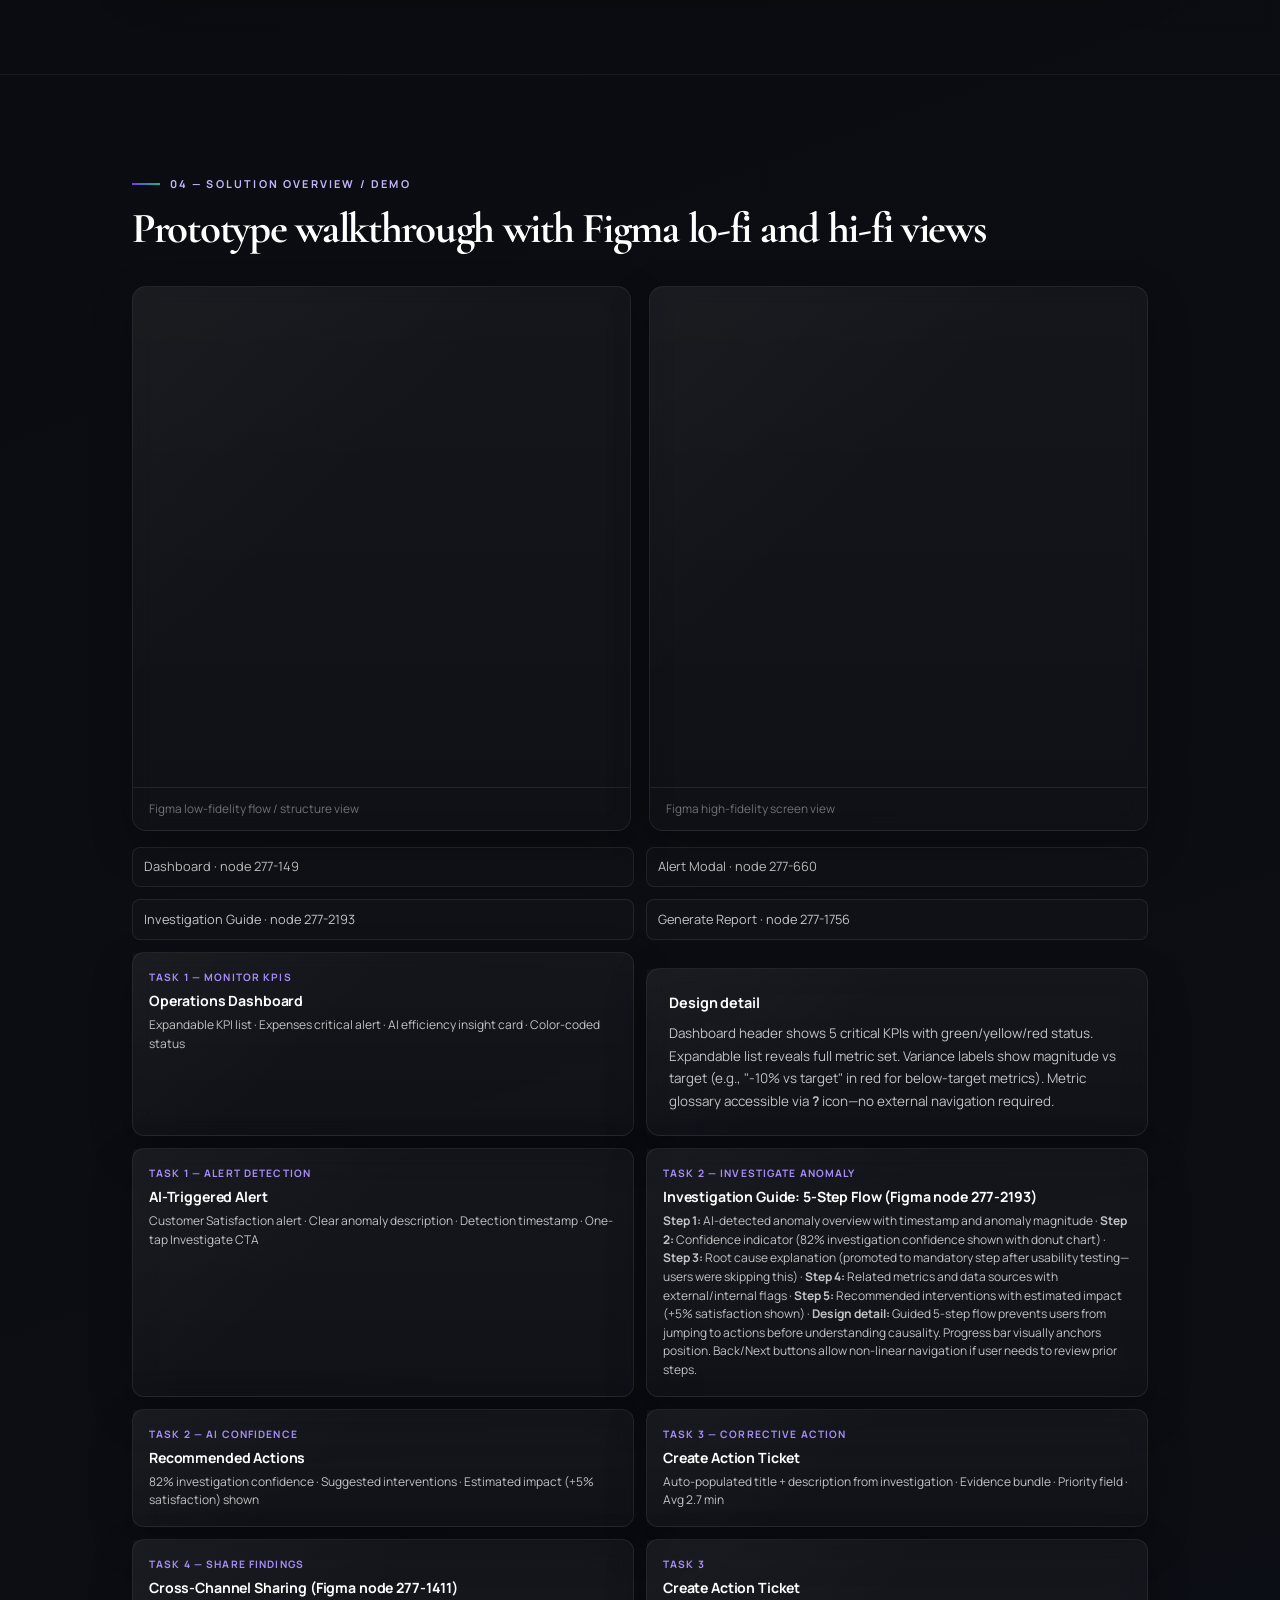
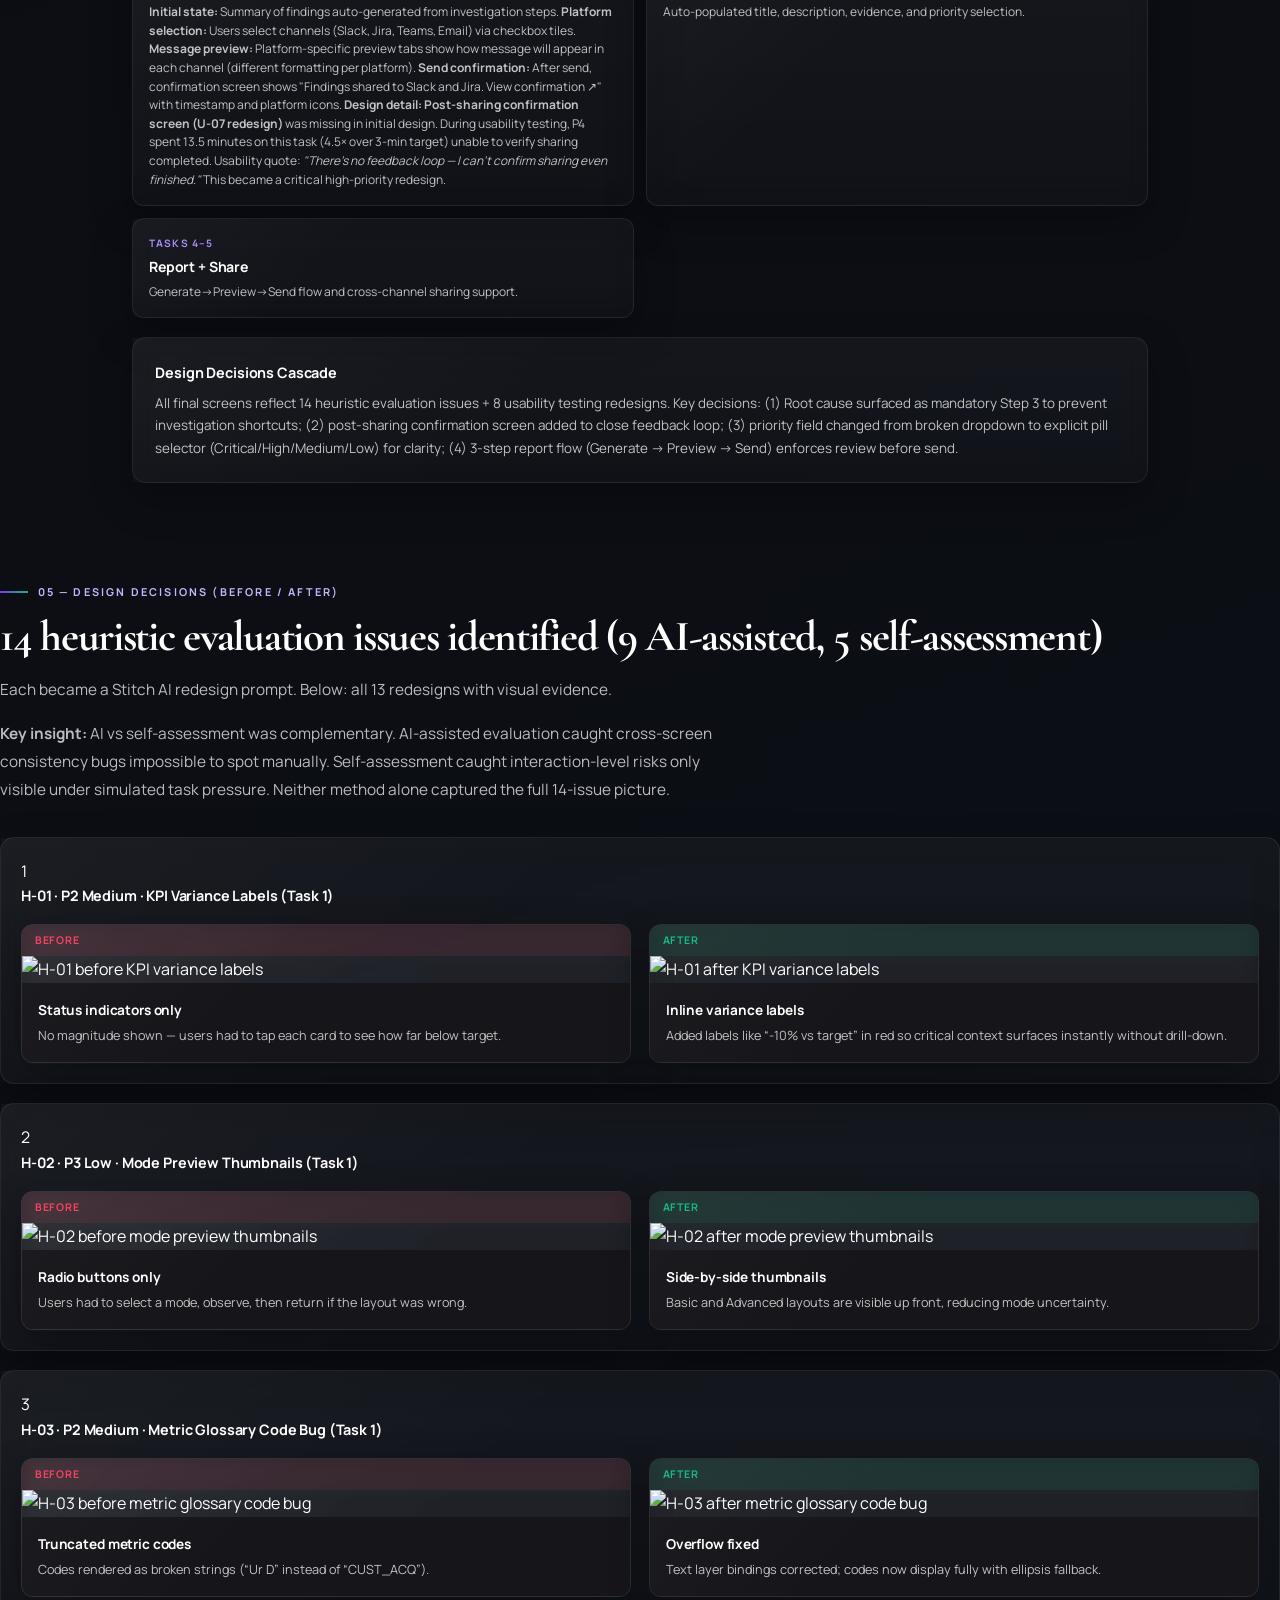
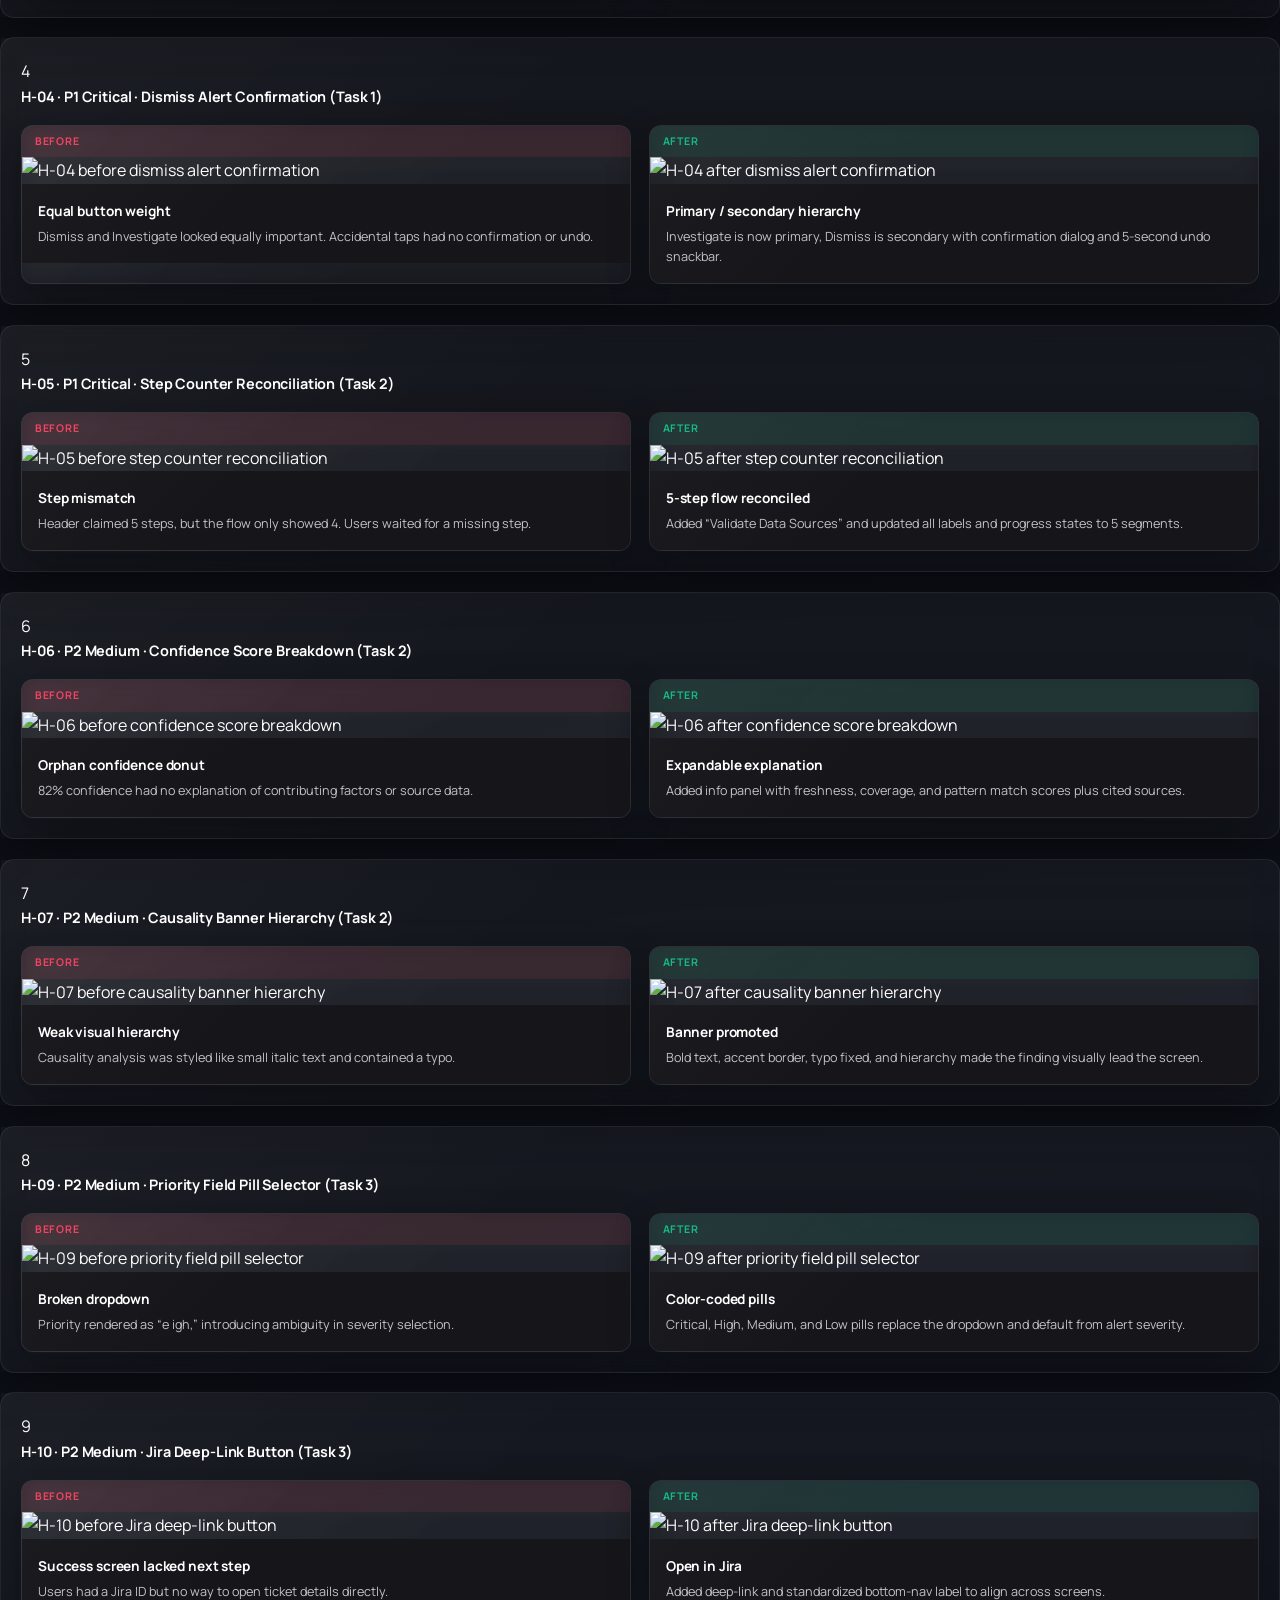
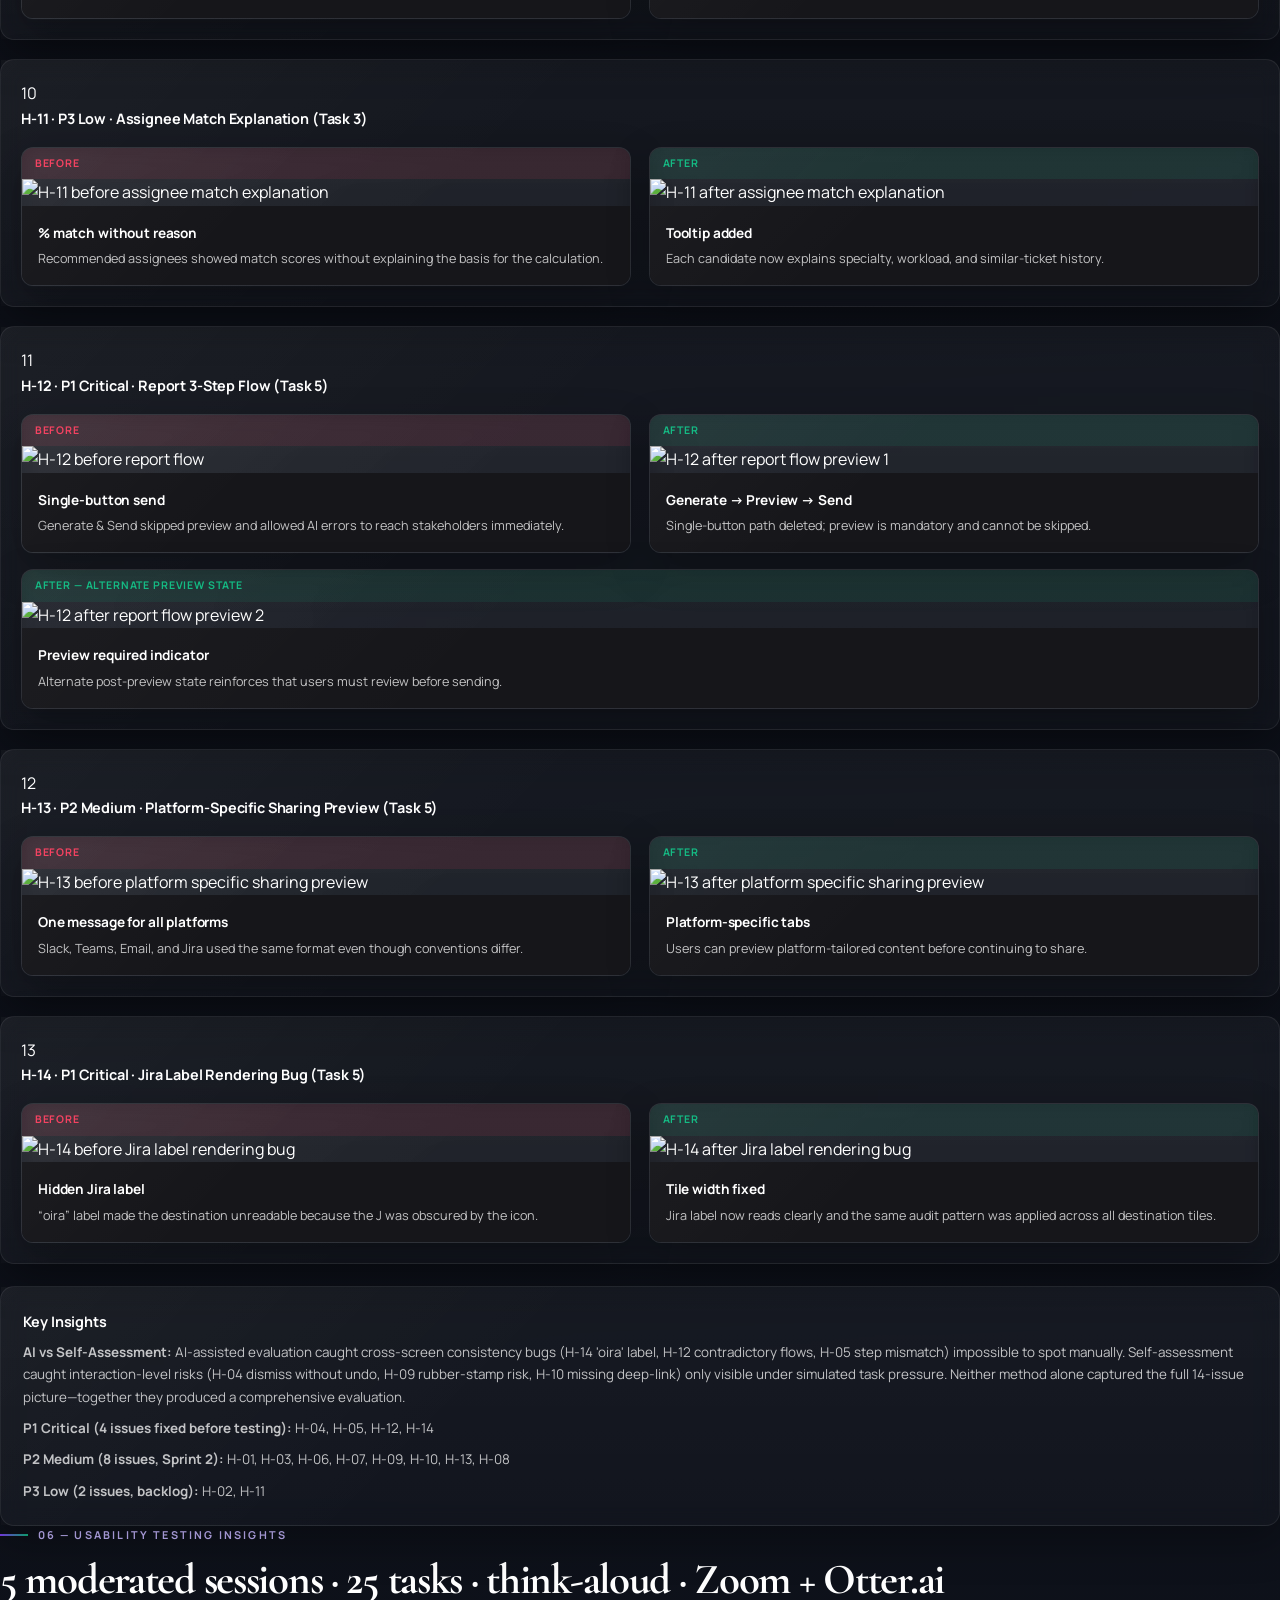
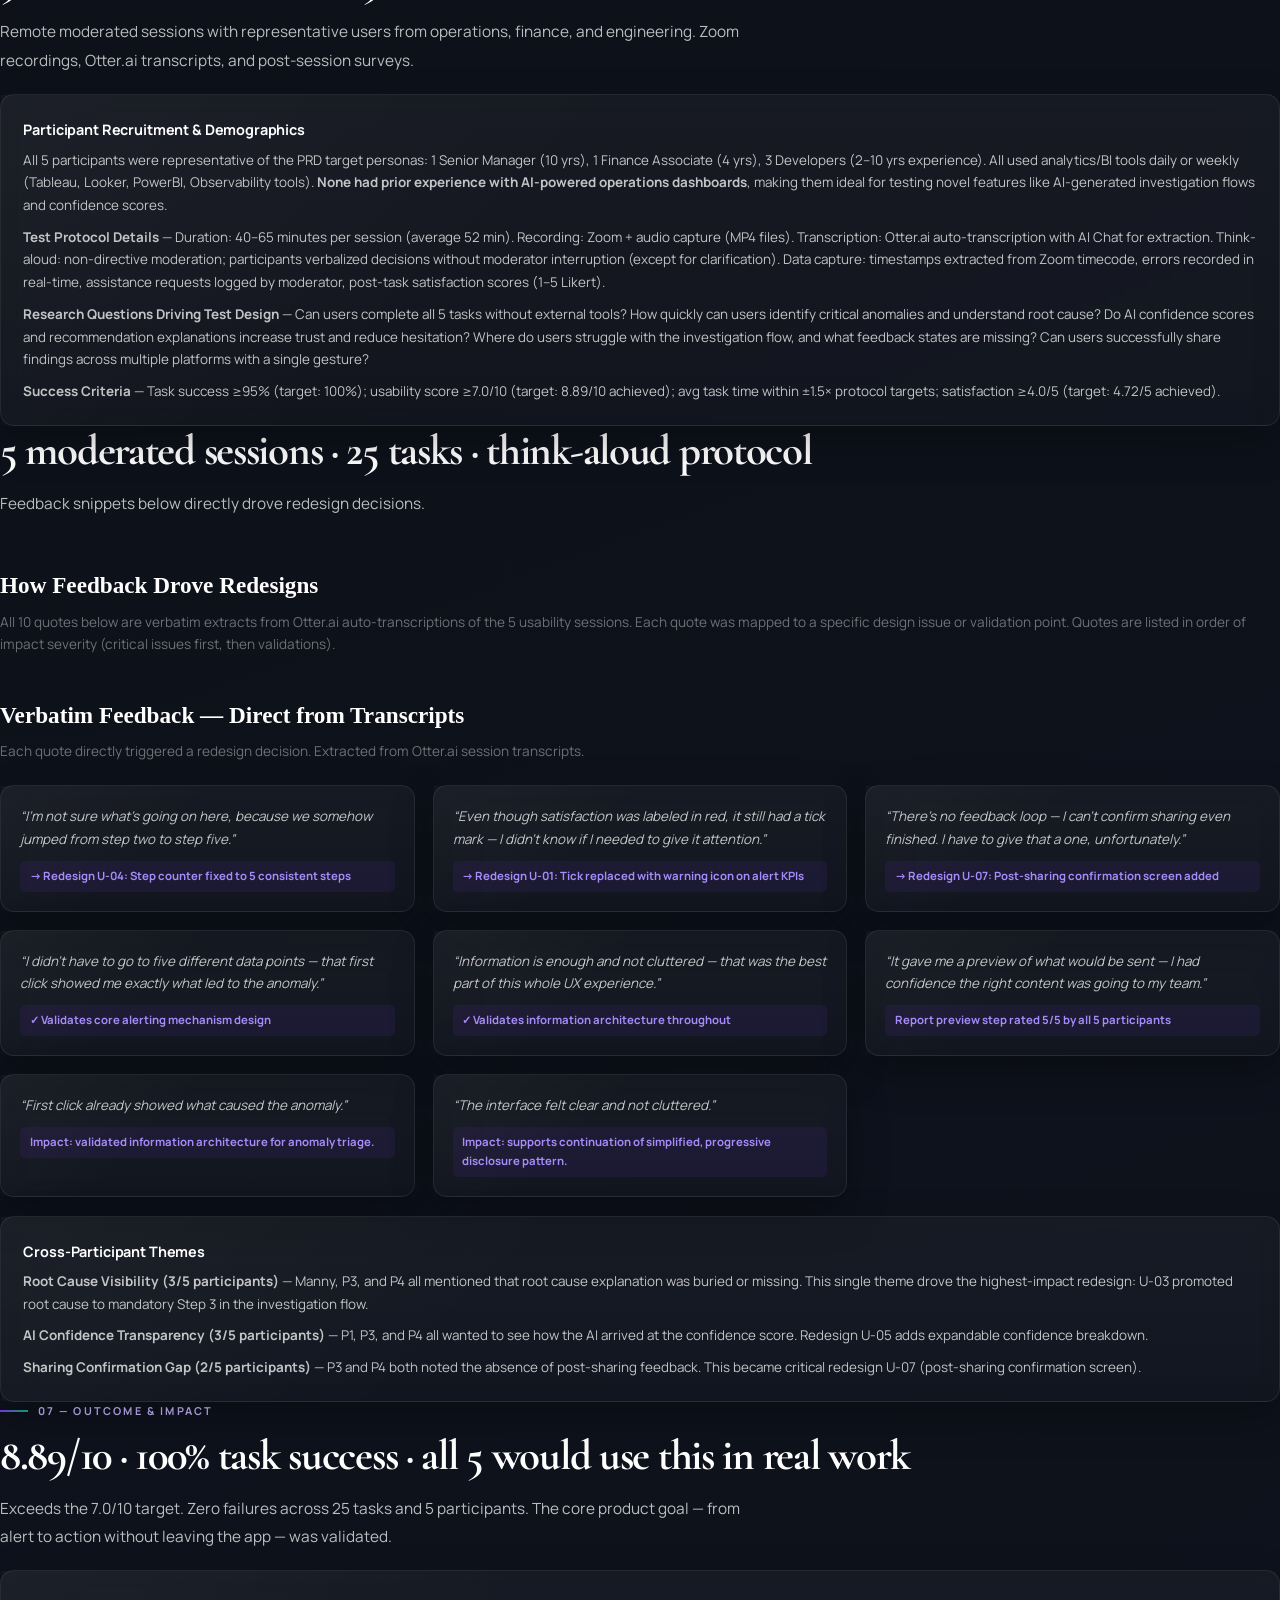
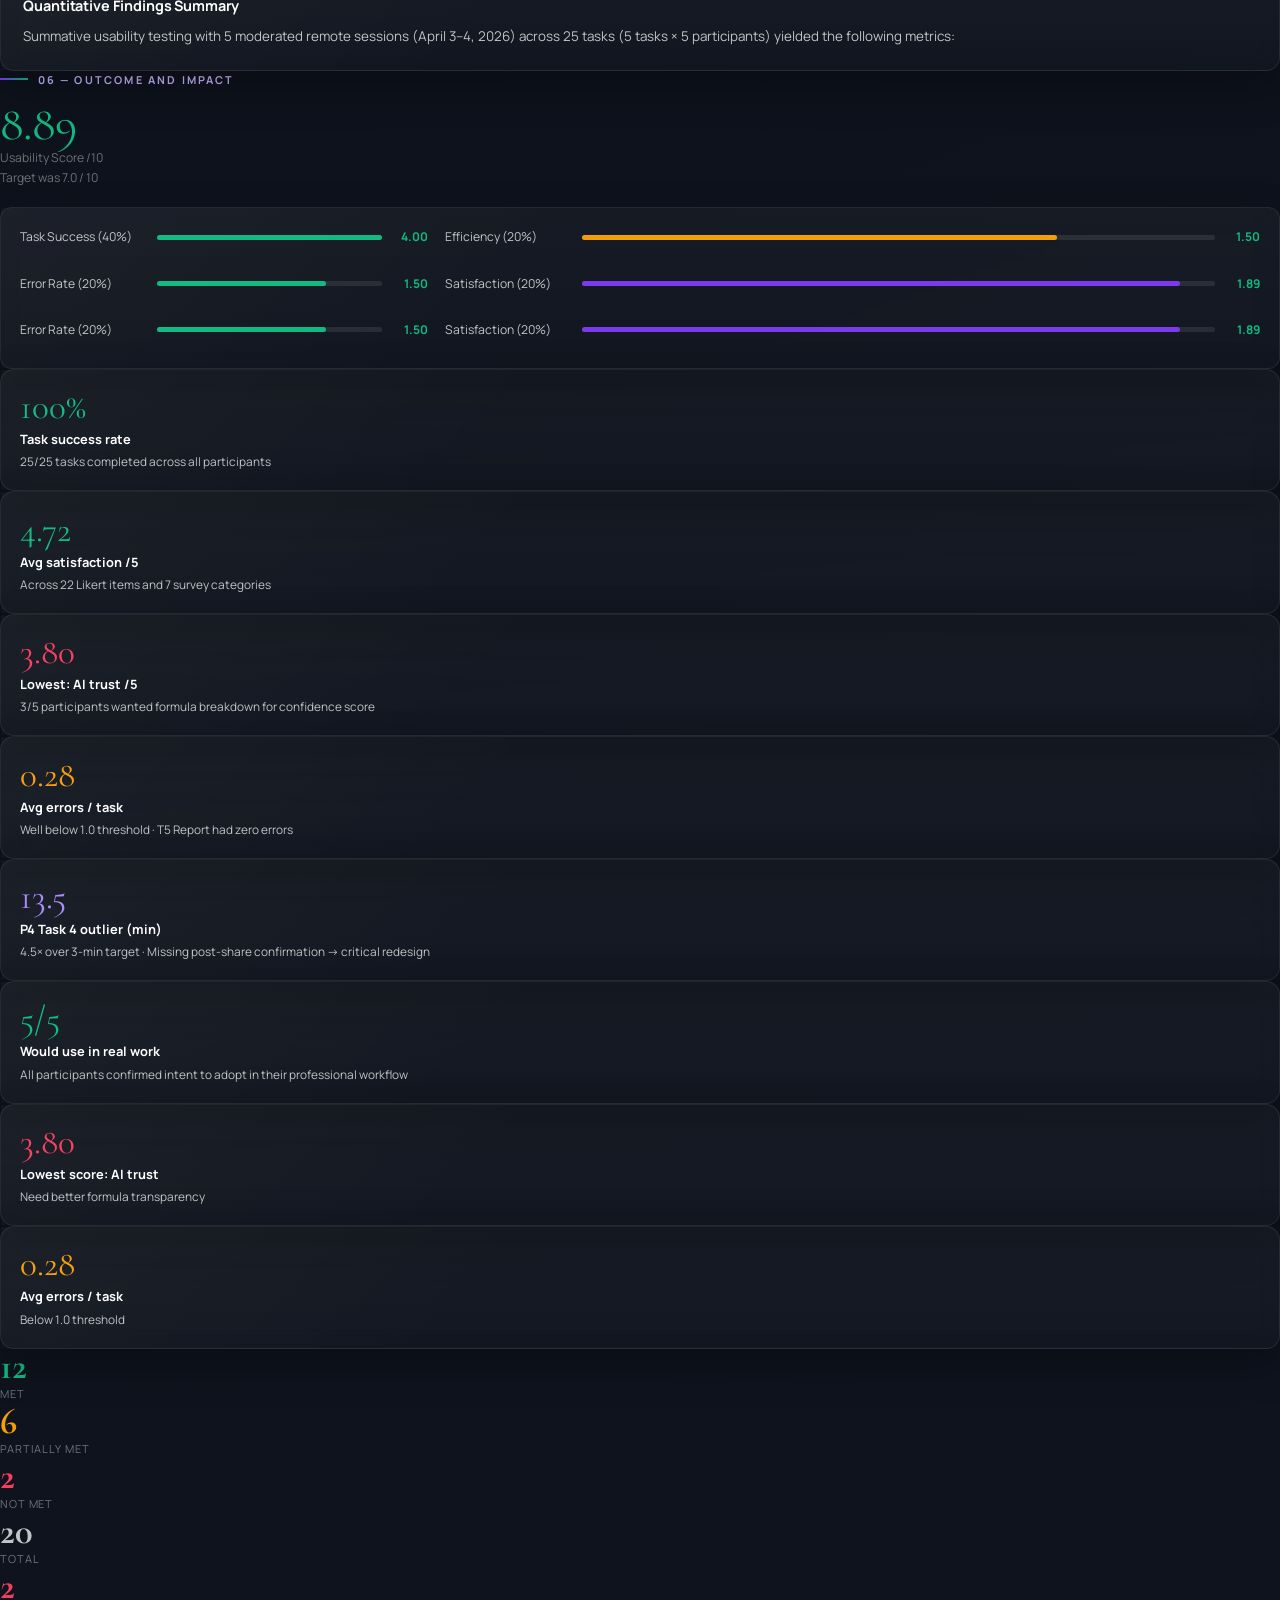
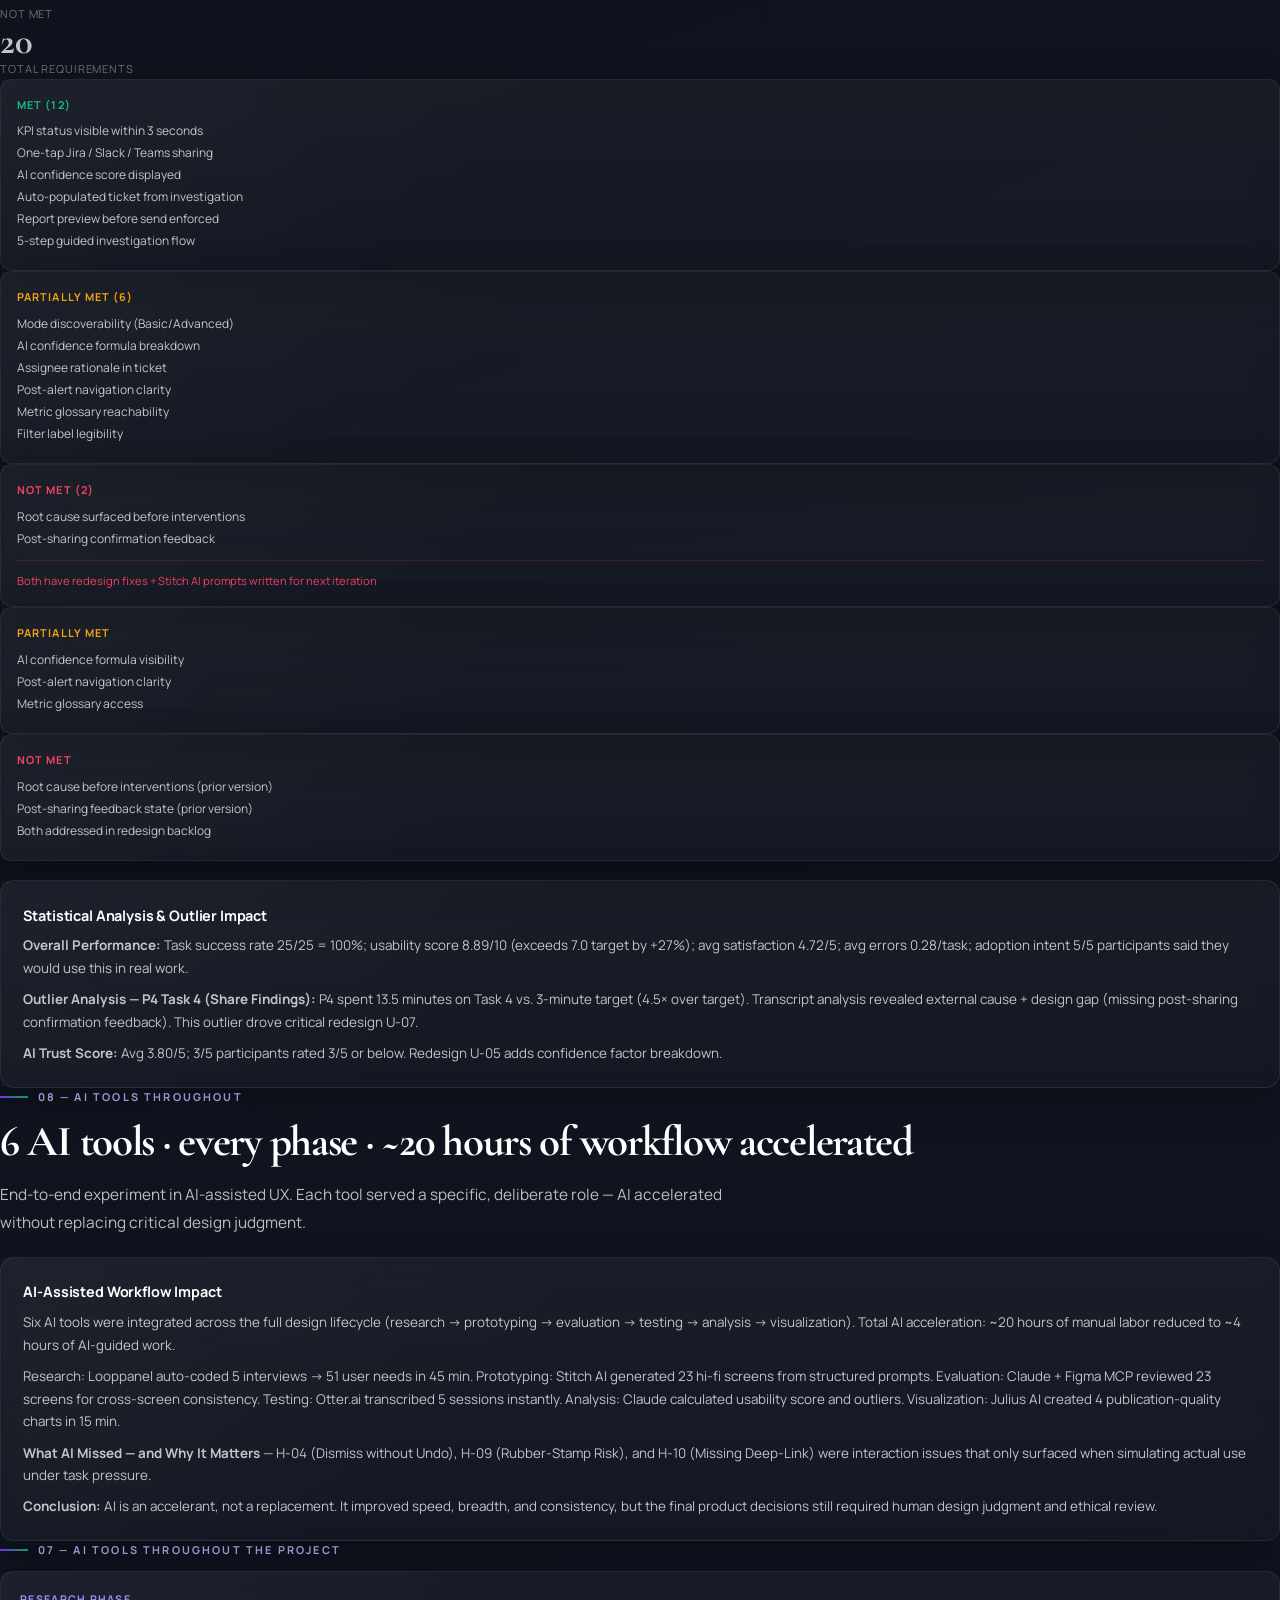
==== commit c7a6dc16: "Rewrite design decisions with annotated redesigns" ====
--- a/projects/architectural-ledger/index.html
+++ b/projects/architectural-ledger/index.html
@@ -447,21 +447,233 @@
 </section>
 
         <p class="sl">05 — Design Decisions (Before / After)</p>
-        <h2 class="st">Before & after — issues found, evidence gathered, redesigned</h2>
-        <p class="ss">Issues surfaced by Claude + Figma MCP heuristic evaluation and confirmed in live usability sessions. Each became a Stitch AI redesign prompt.</p>
-    <p class="sl">05 — Design Decisions (Before / After)</p>
-          <div class="bac before"><div class="bat">Before — H-09 · P0 Critical · Broken Dropdown</div><div class="bab"><h4>Priority dropdown broken ("e igh")</h4><p>Critical ticket field rendered incorrectly due to overflow and introduced ambiguity in action severity selection.</p></div></div>
-          <div class="bac after"><div class="bat">After — Priority pill selector</div><div class="bab"><h4>Critical / High / Medium / Low chips</h4><p>Replaced dropdown with explicit pills, defaulted from alert severity, and improved speed + confidence.</p></div></div>
-      <div class="bac before"><div class="bat">Before — H-09 · P0</div><div class="bab"><h4>Priority dropdown broken ("e igh")</h4><p>Critical ticket field rendered incorrectly due to overflow and introduced ambiguity in action severity selection.</p></div></div>
-      <div class="bac after"><div class="bat">After — Priority pill selector</div><div class="bab"><h4>Critical / High / Medium / Low chips</h4><p>Replaced dropdown with explicit pills, defaulted from alert severity, and improved speed + confidence.</p></div></div>
-          <div class="bac before"><div class="bat">Before — H-12 · P1 High · Report Flow</div><div class="bab"><h4>Generate & Send in one click</h4><p>No enforced review step; violated error-prevention heuristic for AI-generated report content.</p></div></div>
-          <div class="bac after"><div class="bat">After — 3-step report flow</div><div class="bab"><h4>Generate → Preview → Send</h4><p>Introduced mandatory preview and clearer helper text. Preview step scored 5/5 satisfaction in testing.</p></div></div>
-      <div class="bac before"><div class="bat">Before — H-12 · P1</div><div class="bab"><h4>Generate & Send in one click</h4><p>No enforced review step; violated error-prevention heuristic for AI-generated report content.</p></div></div>
-      <div class="bac after"><div class="bat">After — 3-step report flow</div><div class="bab"><h4>Generate → Preview → Send</h4><p>Introduced mandatory preview and clearer helper text. Preview step scored 5/5 satisfaction in testing.</p></div></div>
-          <div class="bac before"><div class="bat">Before — U-03 · Testing Found · Root Cause Hidden</div><div class="bab"><h4>Root cause buried after confidence score</h4><p>Users jumped from confidence indicator to interventions and missed causality context.</p></div></div>
-          <div class="bac after"><div class="bat">After — Mandatory Step 3</div><div class="bab"><h4>Root Cause surfaced in guided flow</h4><p>Promoted causality to a required step with stronger hierarchy and reduced confusion during investigation.</p></div></div>
-      <div class="bac before"><div class="bat">Before — U-03</div><div class="bab"><h4>Root cause buried after confidence score</h4><p>Users jumped from confidence indicator to interventions and missed causality context.</p></div></div>
-      <div class="bac after"><div class="bat">After — Mandatory Step 3</div><div class="bab"><h4>Root Cause surfaced in guided flow</h4><p>Promoted causality to a required step with stronger hierarchy and reduced confusion during investigation.</p></div></div>
+        <h2 class="st">14 heuristic evaluation issues identified (9 AI-assisted, 5 self-assessment)</h2>
+        <p class="ss">Each became a Stitch AI redesign prompt. Below: all 13 redesigns with visual evidence.</p>
+        <p class="ss" style="margin-top:1rem"><strong>Key insight:</strong> AI vs self-assessment was complementary. AI-assisted evaluation caught cross-screen consistency bugs impossible to spot manually. Self-assessment caught interaction-level risks only visible under simulated task pressure. Neither method alone captured the full 14-issue picture.</p>
+        <div class="tw" style="grid-template-columns:1fr;gap:1.2rem;margin-top:2rem">
+          <div class="tc">
+            <div class="th"><div class="tn">1</div><h4>H-01 · P2 Medium · KPI Variance Labels (Task 1)</h4></div>
+            <div class="bap">
+              <div class="bac before">
+                <div class="bat">Before</div>
+                <div class="bai"><img src="../../website_images/H01Before.png" alt="H-01 before KPI variance labels" loading="lazy"></div>
+                <div class="bab"><h4>Status indicators only</h4><p>No magnitude shown — users had to tap each card to see how far below target.</p></div>
+              </div>
+              <div class="bac after">
+                <div class="bat">After</div>
+                <div class="bai"><img src="../../website_images/H01After.png" alt="H-01 after KPI variance labels" loading="lazy"></div>
+                <div class="bab"><h4>Inline variance labels</h4><p>Added labels like “-10% vs target” in red so critical context surfaces instantly without drill-down.</p></div>
+              </div>
+            </div>
+          </div>
+
+          <div class="tc">
+            <div class="th"><div class="tn">2</div><h4>H-02 · P3 Low · Mode Preview Thumbnails (Task 1)</h4></div>
+            <div class="bap">
+              <div class="bac before">
+                <div class="bat">Before</div>
+                <div class="bai"><img src="../../website_images/H02B.png" alt="H-02 before mode preview thumbnails" loading="lazy"></div>
+                <div class="bab"><h4>Radio buttons only</h4><p>Users had to select a mode, observe, then return if the layout was wrong.</p></div>
+              </div>
+              <div class="bac after">
+                <div class="bat">After</div>
+                <div class="bai"><img src="../../website_images/H02After.png" alt="H-02 after mode preview thumbnails" loading="lazy"></div>
+                <div class="bab"><h4>Side-by-side thumbnails</h4><p>Basic and Advanced layouts are visible up front, reducing mode uncertainty.</p></div>
+              </div>
+            </div>
+          </div>
+
+          <div class="tc">
+            <div class="th"><div class="tn">3</div><h4>H-03 · P2 Medium · Metric Glossary Code Bug (Task 1)</h4></div>
+            <div class="bap">
+              <div class="bac before">
+                <div class="bat">Before</div>
+                <div class="bai"><img src="../../website_images/H03Before.png" alt="H-03 before metric glossary code bug" loading="lazy"></div>
+                <div class="bab"><h4>Truncated metric codes</h4><p>Codes rendered as broken strings (“Ur D” instead of “CUST_ACQ”).</p></div>
+              </div>
+              <div class="bac after">
+                <div class="bat">After</div>
+                <div class="bai"><img src="../../website_images/H03After.png" alt="H-03 after metric glossary code bug" loading="lazy"></div>
+                <div class="bab"><h4>Overflow fixed</h4><p>Text layer bindings corrected; codes now display fully with ellipsis fallback.</p></div>
+              </div>
+            </div>
+          </div>
+
+          <div class="tc">
+            <div class="th"><div class="tn">4</div><h4>H-04 · P1 Critical · Dismiss Alert Confirmation (Task 1)</h4></div>
+            <div class="bap">
+              <div class="bac before">
+                <div class="bat">Before</div>
+                <div class="bai"><img src="../../website_images/H04Before.png" alt="H-04 before dismiss alert confirmation" loading="lazy"></div>
+                <div class="bab"><h4>Equal button weight</h4><p>Dismiss and Investigate looked equally important. Accidental taps had no confirmation or undo.</p></div>
+              </div>
+              <div class="bac after">
+                <div class="bat">After</div>
+                <div class="bai"><img src="../../website_images/H04After.png" alt="H-04 after dismiss alert confirmation" loading="lazy"></div>
+                <div class="bab"><h4>Primary / secondary hierarchy</h4><p>Investigate is now primary, Dismiss is secondary with confirmation dialog and 5-second undo snackbar.</p></div>
+              </div>
+            </div>
+          </div>
+
+          <div class="tc">
+            <div class="th"><div class="tn">5</div><h4>H-05 · P1 Critical · Step Counter Reconciliation (Task 2)</h4></div>
+            <div class="bap">
+              <div class="bac before">
+                <div class="bat">Before</div>
+                <div class="bai"><img src="../../website_images/H05Before.png" alt="H-05 before step counter reconciliation" loading="lazy"></div>
+                <div class="bab"><h4>Step mismatch</h4><p>Header claimed 5 steps, but the flow only showed 4. Users waited for a missing step.</p></div>
+              </div>
+              <div class="bac after">
+                <div class="bat">After</div>
+                <div class="bai"><img src="../../website_images/H05After.png" alt="H-05 after step counter reconciliation" loading="lazy"></div>
+                <div class="bab"><h4>5-step flow reconciled</h4><p>Added “Validate Data Sources” and updated all labels and progress states to 5 segments.</p></div>
+              </div>
+            </div>
+          </div>
+
+          <div class="tc">
+            <div class="th"><div class="tn">6</div><h4>H-06 · P2 Medium · Confidence Score Breakdown (Task 2)</h4></div>
+            <div class="bap">
+              <div class="bac before">
+                <div class="bat">Before</div>
+                <div class="bai"><img src="../../website_images/H06Before.png" alt="H-06 before confidence score breakdown" loading="lazy"></div>
+                <div class="bab"><h4>Orphan confidence donut</h4><p>82% confidence had no explanation of contributing factors or source data.</p></div>
+              </div>
+              <div class="bac after">
+                <div class="bat">After</div>
+                <div class="bai"><img src="../../website_images/H06After.png" alt="H-06 after confidence score breakdown" loading="lazy"></div>
+                <div class="bab"><h4>Expandable explanation</h4><p>Added info panel with freshness, coverage, and pattern match scores plus cited sources.</p></div>
+              </div>
+            </div>
+          </div>
+
+          <div class="tc">
+            <div class="th"><div class="tn">7</div><h4>H-07 · P2 Medium · Causality Banner Hierarchy (Task 2)</h4></div>
+            <div class="bap">
+              <div class="bac before">
+                <div class="bat">Before</div>
+                <div class="bai"><img src="../../website_images/H07Before.png" alt="H-07 before causality banner hierarchy" loading="lazy"></div>
+                <div class="bab"><h4>Weak visual hierarchy</h4><p>Causality analysis was styled like small italic text and contained a typo.</p></div>
+              </div>
+              <div class="bac after">
+                <div class="bat">After</div>
+                <div class="bai"><img src="../../website_images/H07After.png" alt="H-07 after causality banner hierarchy" loading="lazy"></div>
+                <div class="bab"><h4>Banner promoted</h4><p>Bold text, accent border, typo fixed, and hierarchy made the finding visually lead the screen.</p></div>
+              </div>
+            </div>
+          </div>
+
+          <div class="tc">
+            <div class="th"><div class="tn">8</div><h4>H-09 · P2 Medium · Priority Field Pill Selector (Task 3)</h4></div>
+            <div class="bap">
+              <div class="bac before">
+                <div class="bat">Before</div>
+                <div class="bai"><img src="../../website_images/H09Before.png" alt="H-09 before priority field pill selector" loading="lazy"></div>
+                <div class="bab"><h4>Broken dropdown</h4><p>Priority rendered as “e igh,” introducing ambiguity in severity selection.</p></div>
+              </div>
+              <div class="bac after">
+                <div class="bat">After</div>
+                <div class="bai"><img src="../../website_images/H09After.png" alt="H-09 after priority field pill selector" loading="lazy"></div>
+                <div class="bab"><h4>Color-coded pills</h4><p>Critical, High, Medium, and Low pills replace the dropdown and default from alert severity.</p></div>
+              </div>
+            </div>
+          </div>
+
+          <div class="tc">
+            <div class="th"><div class="tn">9</div><h4>H-10 · P2 Medium · Jira Deep-Link Button (Task 3)</h4></div>
+            <div class="bap">
+              <div class="bac before">
+                <div class="bat">Before</div>
+                <div class="bai"><img src="../../website_images/H10Before.png" alt="H-10 before Jira deep-link button" loading="lazy"></div>
+                <div class="bab"><h4>Success screen lacked next step</h4><p>Users had a Jira ID but no way to open ticket details directly.</p></div>
+              </div>
+              <div class="bac after">
+                <div class="bat">After</div>
+                <div class="bai"><img src="../../website_images/H10After.png" alt="H-10 after Jira deep-link button" loading="lazy"></div>
+                <div class="bab"><h4>Open in Jira</h4><p>Added deep-link and standardized bottom-nav label to align across screens.</p></div>
+              </div>
+            </div>
+          </div>
+
+          <div class="tc">
+            <div class="th"><div class="tn">10</div><h4>H-11 · P3 Low · Assignee Match Explanation (Task 3)</h4></div>
+            <div class="bap">
+              <div class="bac before">
+                <div class="bat">Before</div>
+                <div class="bai"><img src="../../website_images/H11Before.png" alt="H-11 before assignee match explanation" loading="lazy"></div>
+                <div class="bab"><h4>% match without reason</h4><p>Recommended assignees showed match scores without explaining the basis for the calculation.</p></div>
+              </div>
+              <div class="bac after">
+                <div class="bat">After</div>
+                <div class="bai"><img src="../../website_images/H11After.png" alt="H-11 after assignee match explanation" loading="lazy"></div>
+                <div class="bab"><h4>Tooltip added</h4><p>Each candidate now explains specialty, workload, and similar-ticket history.</p></div>
+              </div>
+            </div>
+          </div>
+
+          <div class="tc">
+            <div class="th"><div class="tn">11</div><h4>H-12 · P1 Critical · Report 3-Step Flow (Task 5)</h4></div>
+            <div class="bap">
+              <div class="bac before">
+                <div class="bat">Before</div>
+                <div class="bai"><img src="../../website_images/H12Before.png" alt="H-12 before report flow" loading="lazy"></div>
+                <div class="bab"><h4>Single-button send</h4><p>Generate & Send skipped preview and allowed AI errors to reach stakeholders immediately.</p></div>
+              </div>
+              <div class="bac after">
+                <div class="bat">After</div>
+                <div class="bai"><img src="../../website_images/H12After1.png" alt="H-12 after report flow preview 1" loading="lazy"></div>
+                <div class="bab"><h4>Generate → Preview → Send</h4><p>Single-button path deleted; preview is mandatory and cannot be skipped.</p></div>
+              </div>
+            </div>
+            <div class="bap" style="margin-top:1rem">
+              <div class="bac after" style="grid-column:1/-1">
+                <div class="bat">After — Alternate Preview State</div>
+                <div class="bai"><img src="../../website_images/H12After2.png" alt="H-12 after report flow preview 2" loading="lazy"></div>
+                <div class="bab"><h4>Preview required indicator</h4><p>Alternate post-preview state reinforces that users must review before sending.</p></div>
+              </div>
+            </div>
+          </div>
+
+          <div class="tc">
+            <div class="th"><div class="tn">12</div><h4>H-13 · P2 Medium · Platform-Specific Sharing Preview (Task 5)</h4></div>
+            <div class="bap">
+              <div class="bac before">
+                <div class="bat">Before</div>
+                <div class="bai"><img src="../../website_images/H13Before.png" alt="H-13 before platform specific sharing preview" loading="lazy"></div>
+                <div class="bab"><h4>One message for all platforms</h4><p>Slack, Teams, Email, and Jira used the same format even though conventions differ.</p></div>
+              </div>
+              <div class="bac after">
+                <div class="bat">After</div>
+                <div class="bai"><img src="../../website_images/H13After.png" alt="H-13 after platform specific sharing preview" loading="lazy"></div>
+                <div class="bab"><h4>Platform-specific tabs</h4><p>Users can preview platform-tailored content before continuing to share.</p></div>
+              </div>
+            </div>
+          </div>
+
+          <div class="tc">
+            <div class="th"><div class="tn">13</div><h4>H-14 · P1 Critical · Jira Label Rendering Bug (Task 5)</h4></div>
+            <div class="bap">
+              <div class="bac before">
+                <div class="bat">Before</div>
+                <div class="bai"><img src="../../website_images/H14Before.png" alt="H-14 before Jira label rendering bug" loading="lazy"></div>
+                <div class="bab"><h4>Hidden Jira label</h4><p>“oira” label made the destination unreadable because the J was obscured by the icon.</p></div>
+              </div>
+              <div class="bac after">
+                <div class="bat">After</div>
+                <div class="bai"><img src="../../website_images/H14After.png" alt="H-14 after Jira label rendering bug" loading="lazy"></div>
+                <div class="bab"><h4>Tile width fixed</h4><p>Jira label now reads clearly and the same audit pattern was applied across all destination tiles.</p></div>
+              </div>
+            </div>
+          </div>
+        </div>
+
+        <div class="card" style="margin-top:1.4rem">
+          <h4>Key Insights</h4>
+          <p><strong>AI vs Self-Assessment:</strong> AI-assisted evaluation caught cross-screen consistency bugs (H-14 'oira' label, H-12 contradictory flows, H-05 step mismatch) impossible to spot manually. Self-assessment caught interaction-level risks (H-04 dismiss without undo, H-09 rubber-stamp risk, H-10 missing deep-link) only visible under simulated task pressure. Neither method alone captured the full 14-issue picture—together they produced a comprehensive evaluation.</p>
+          <p style="margin-top:.55rem"><strong>P1 Critical (4 issues fixed before testing):</strong> H-04, H-05, H-12, H-14</p>
+          <p style="margin-top:.55rem"><strong>P2 Medium (8 issues, Sprint 2):</strong> H-01, H-03, H-06, H-07, H-09, H-10, H-13, H-08</p>
+          <p style="margin-top:.55rem"><strong>P3 Low (2 issues, backlog):</strong> H-02, H-11</p>
+        </div>
     </div>
   </div>
 </section>
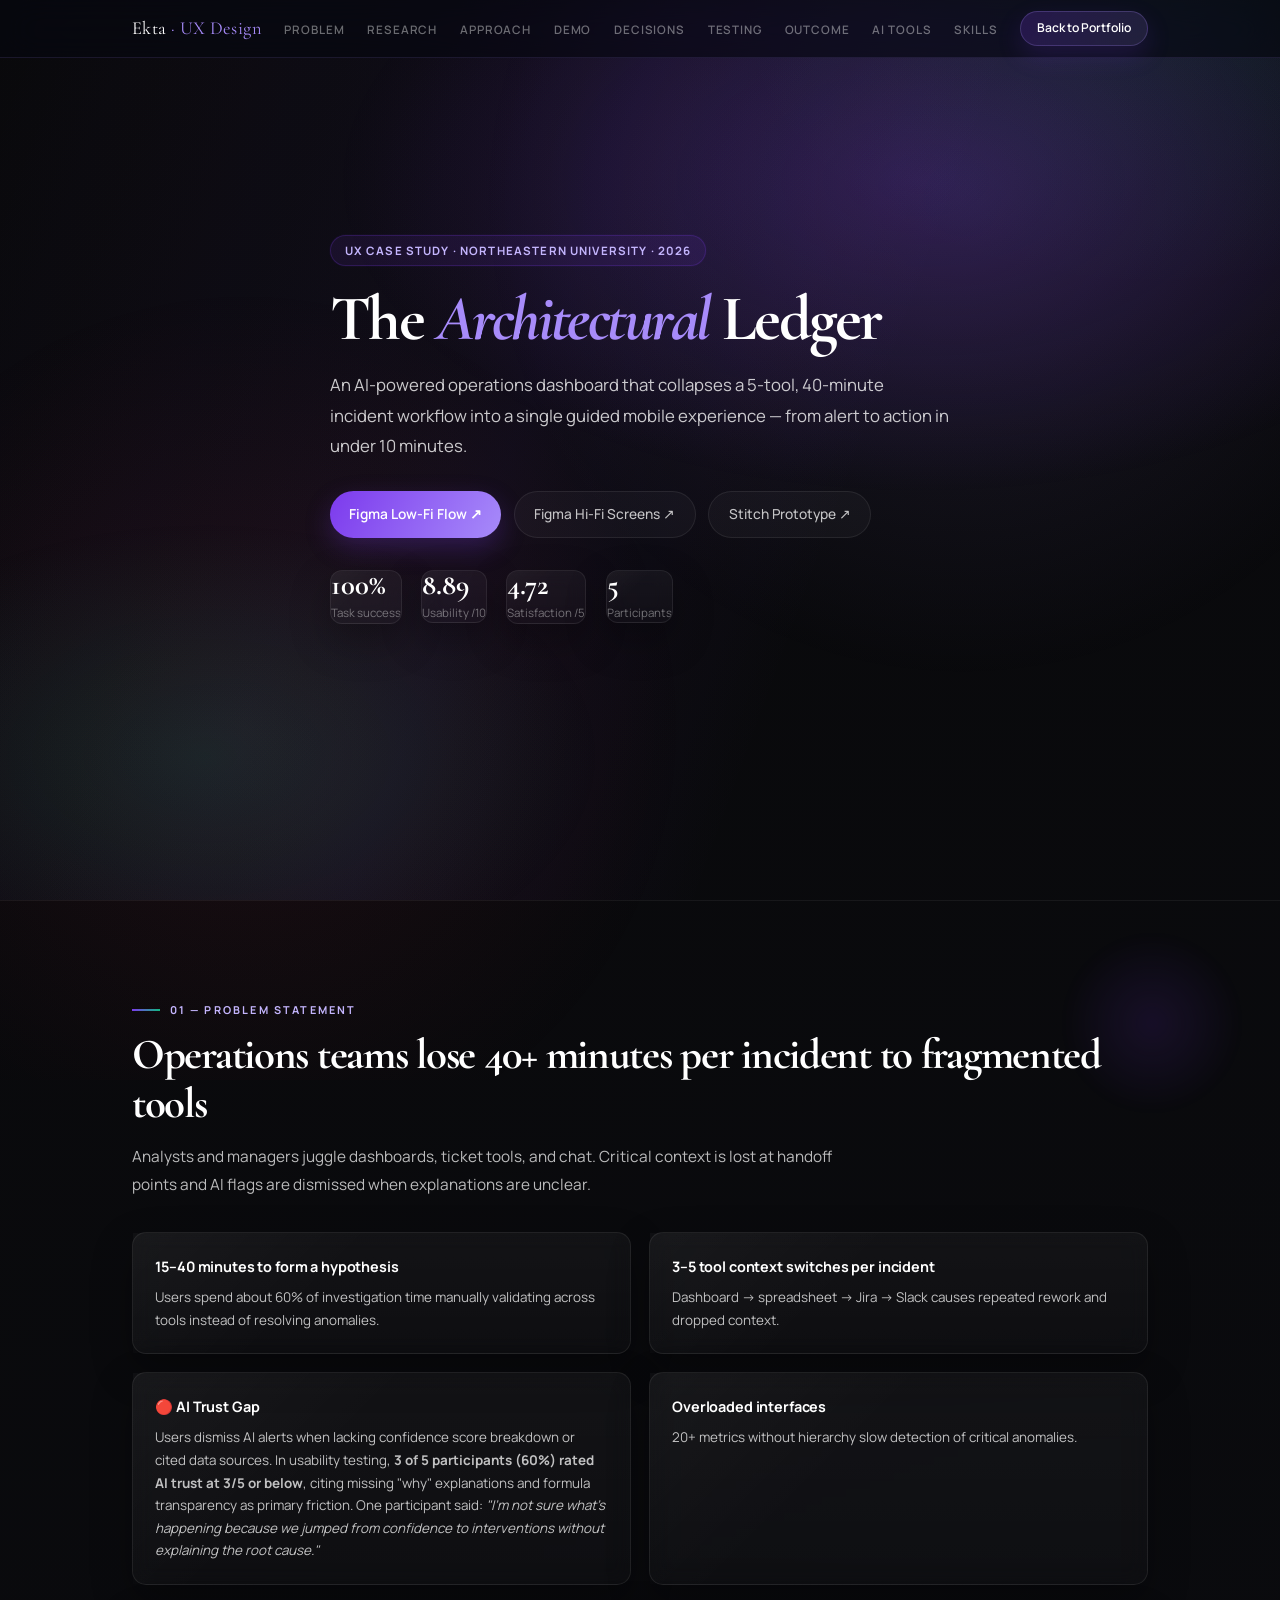
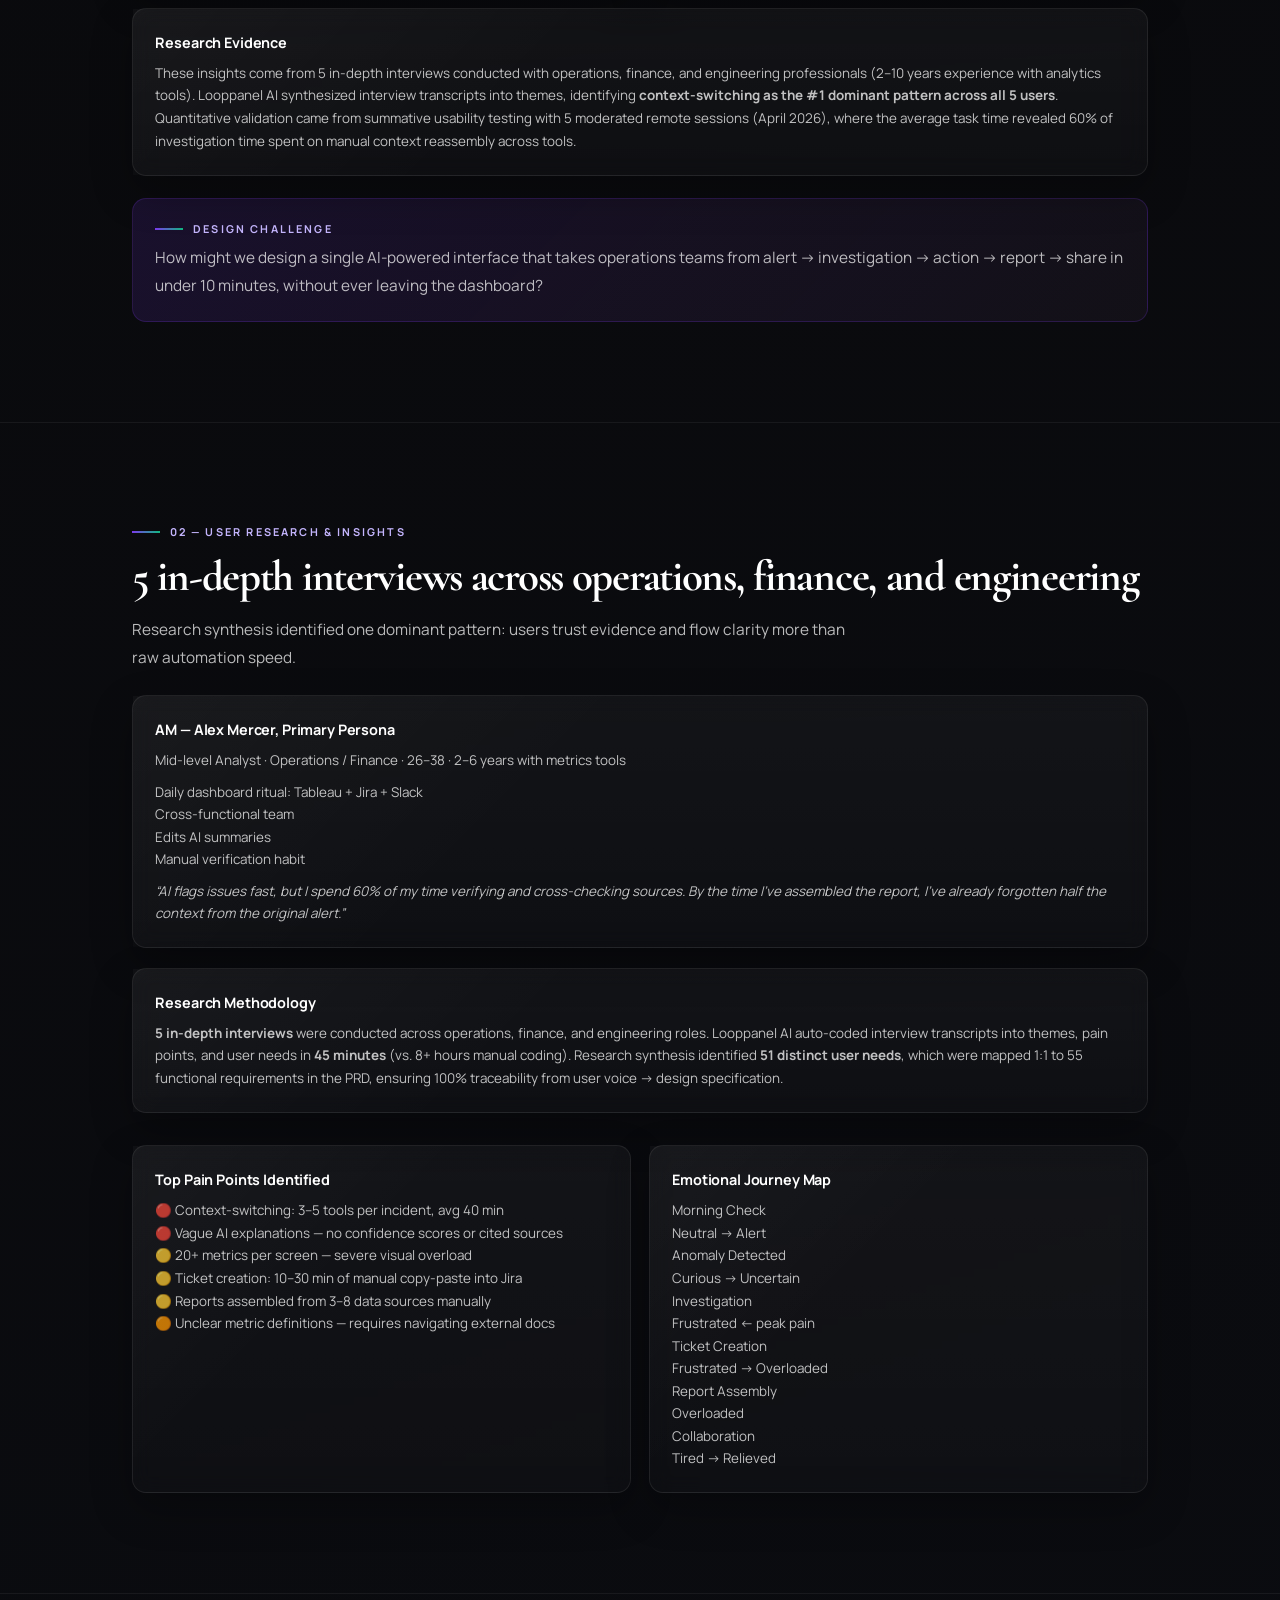
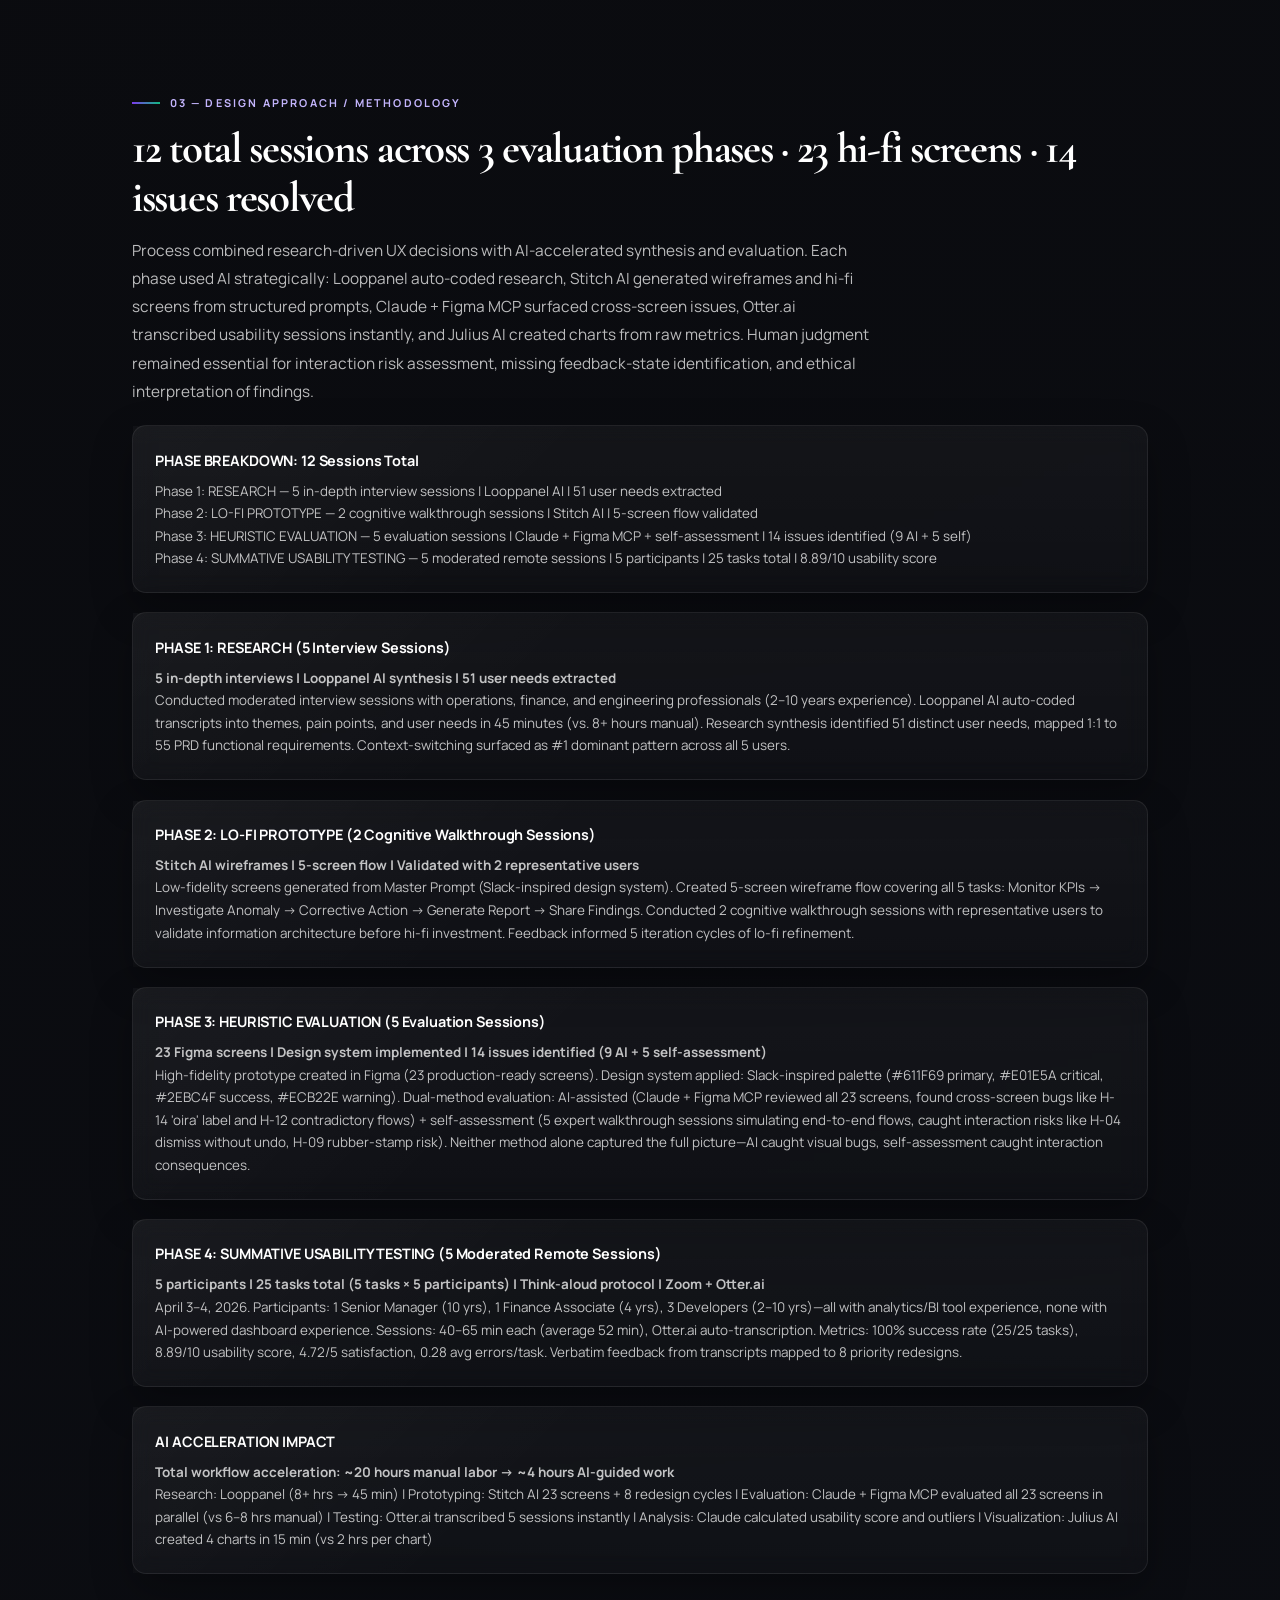
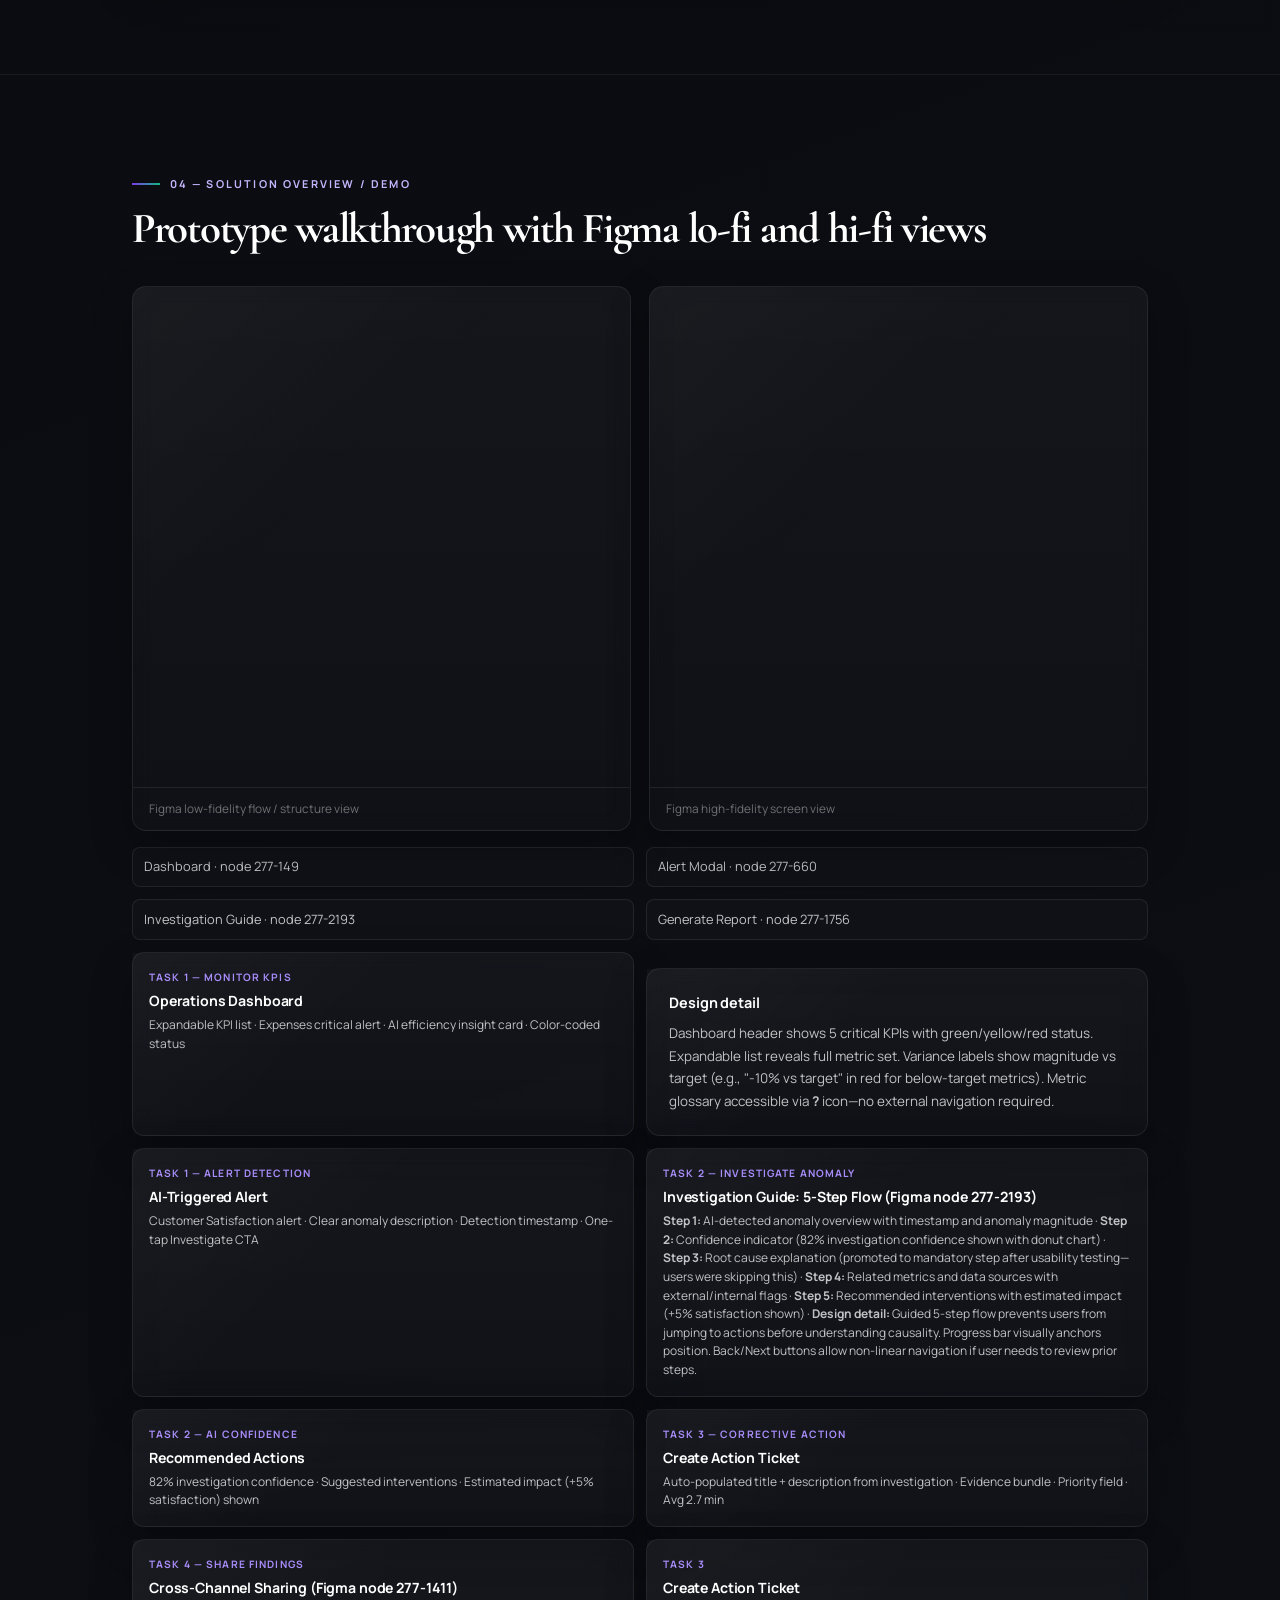
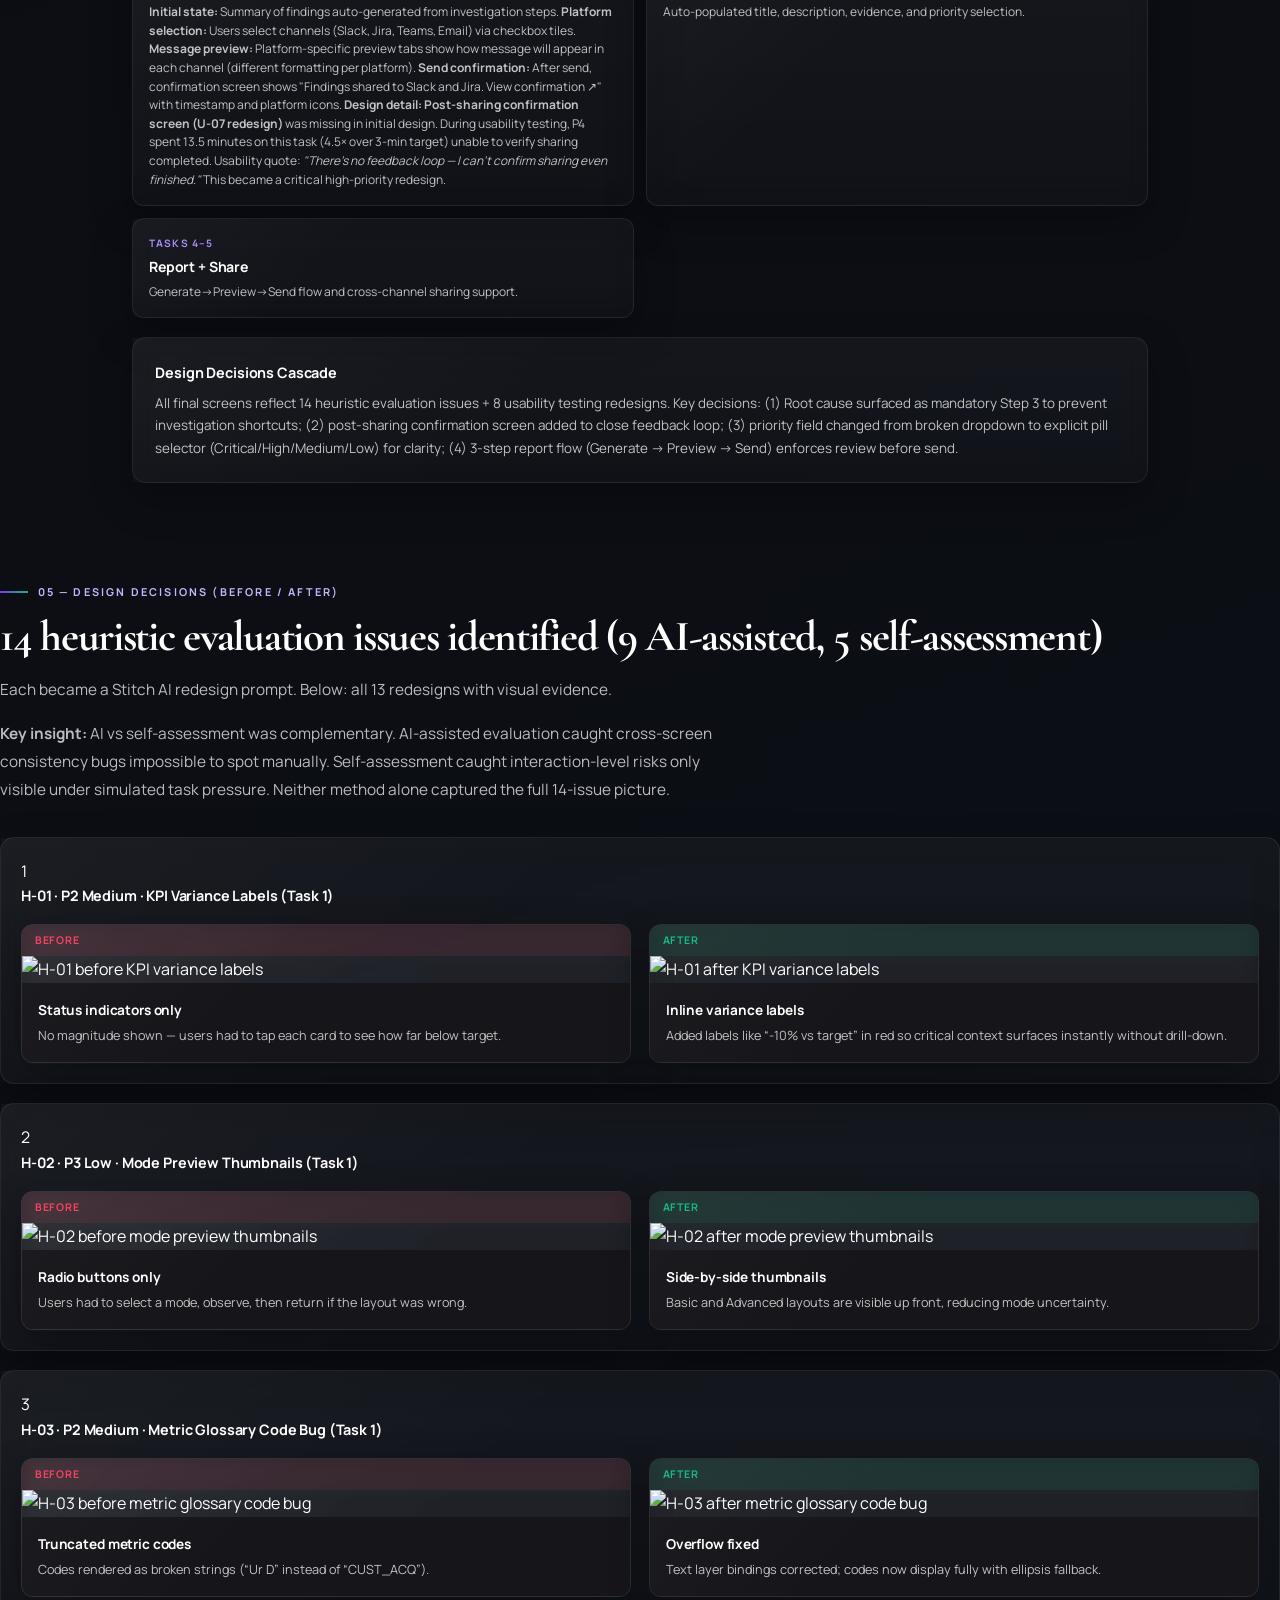
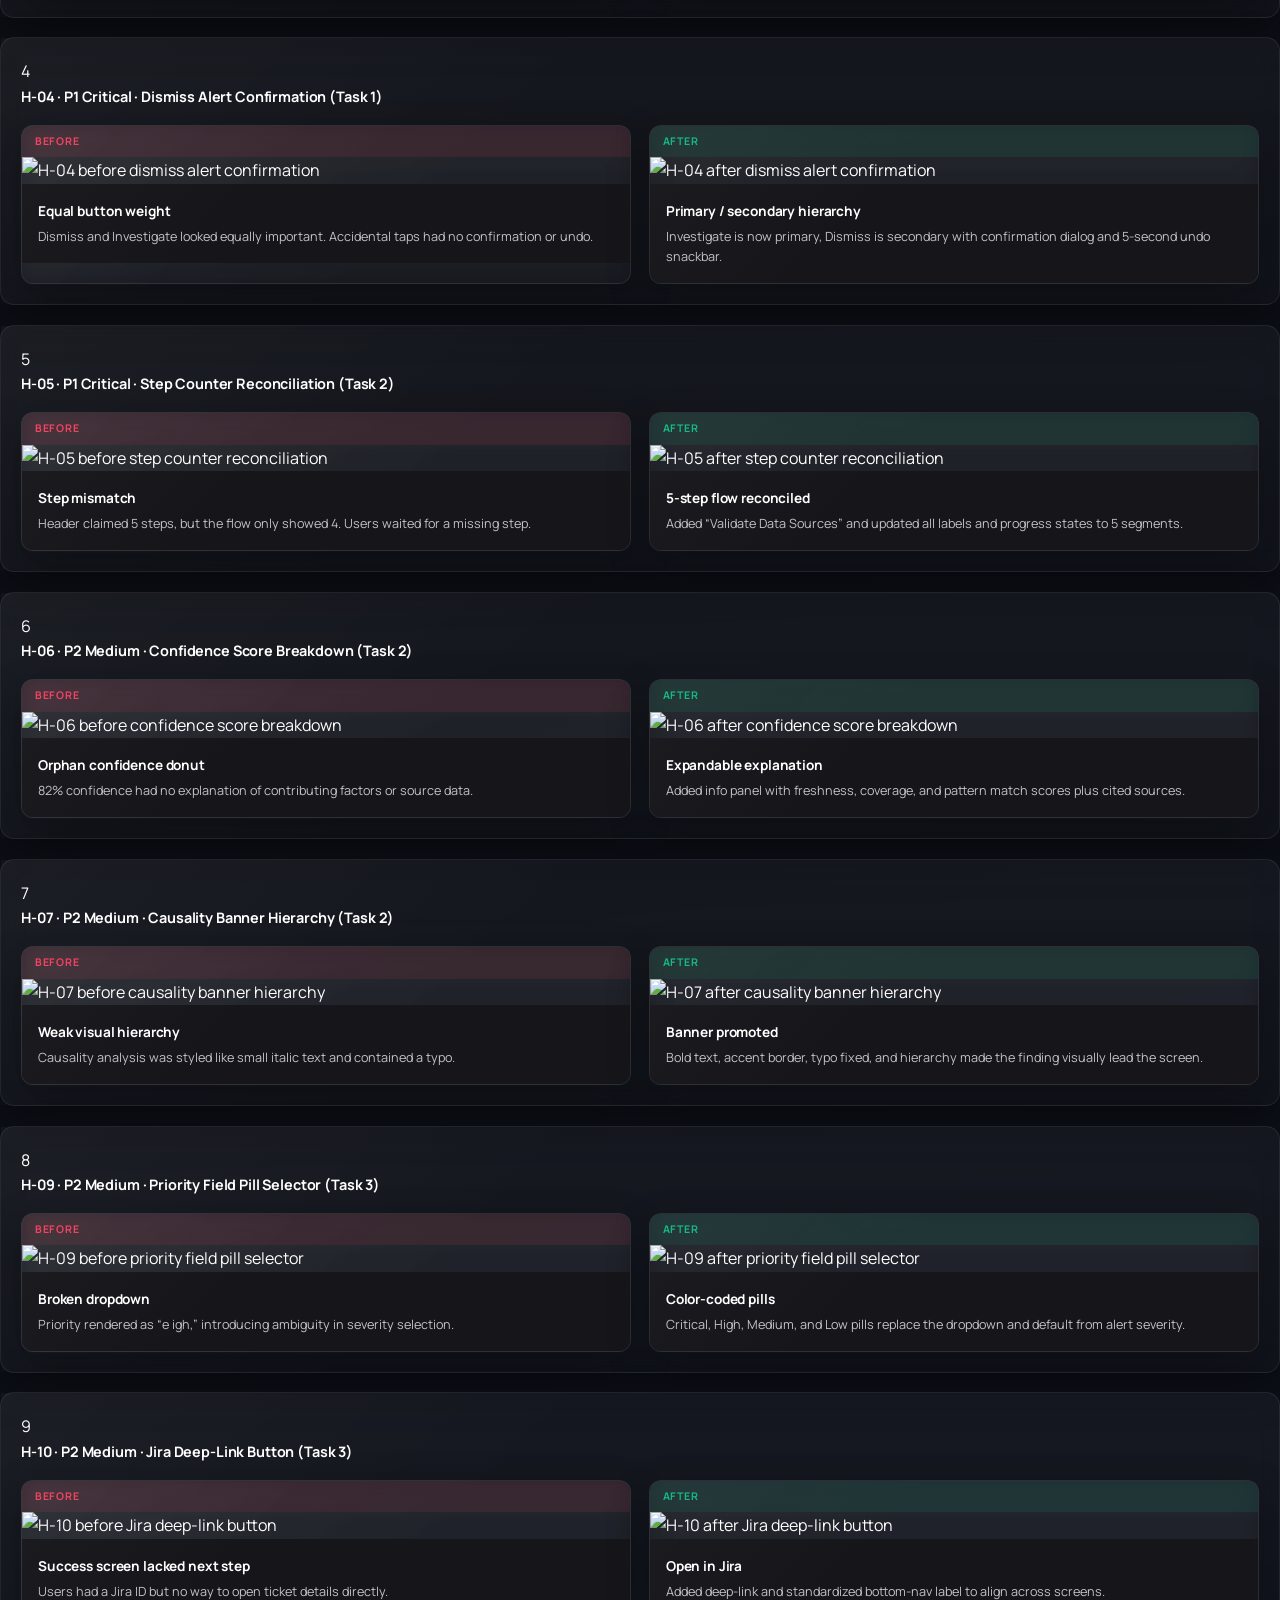
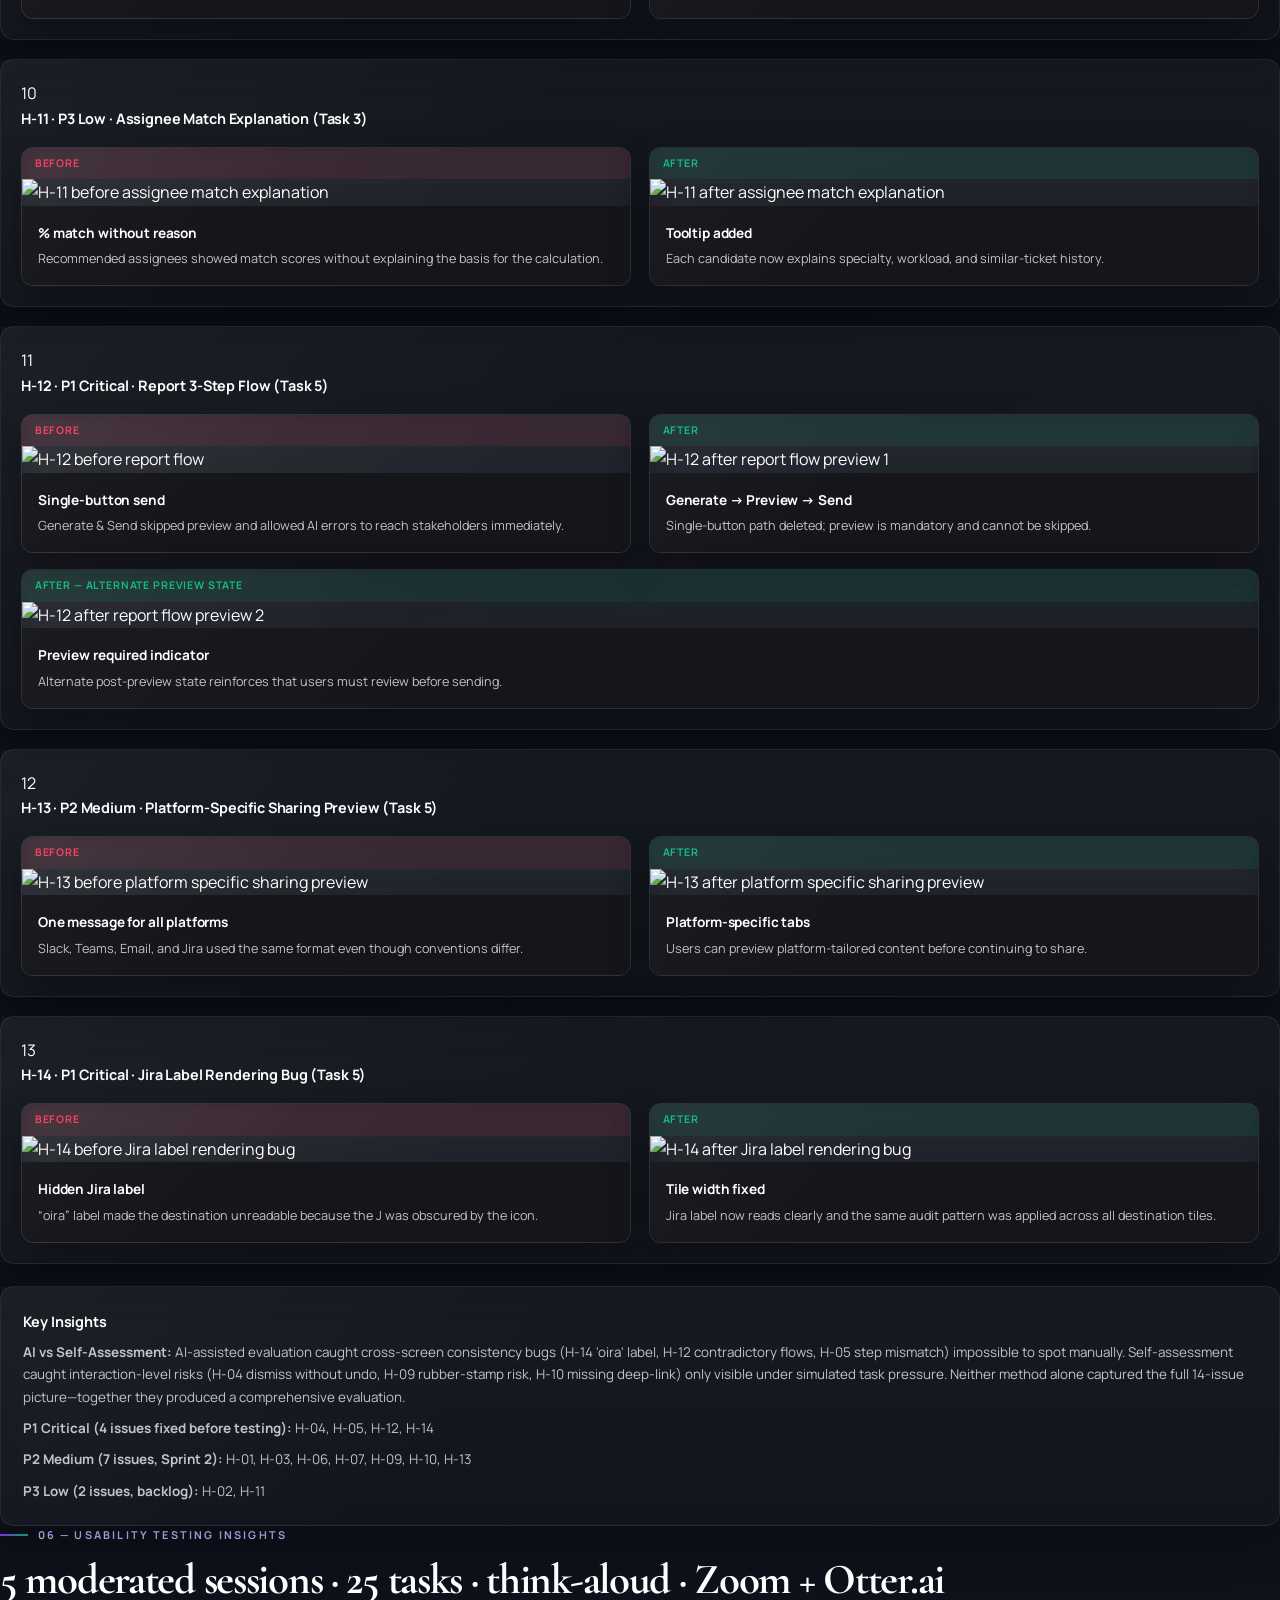
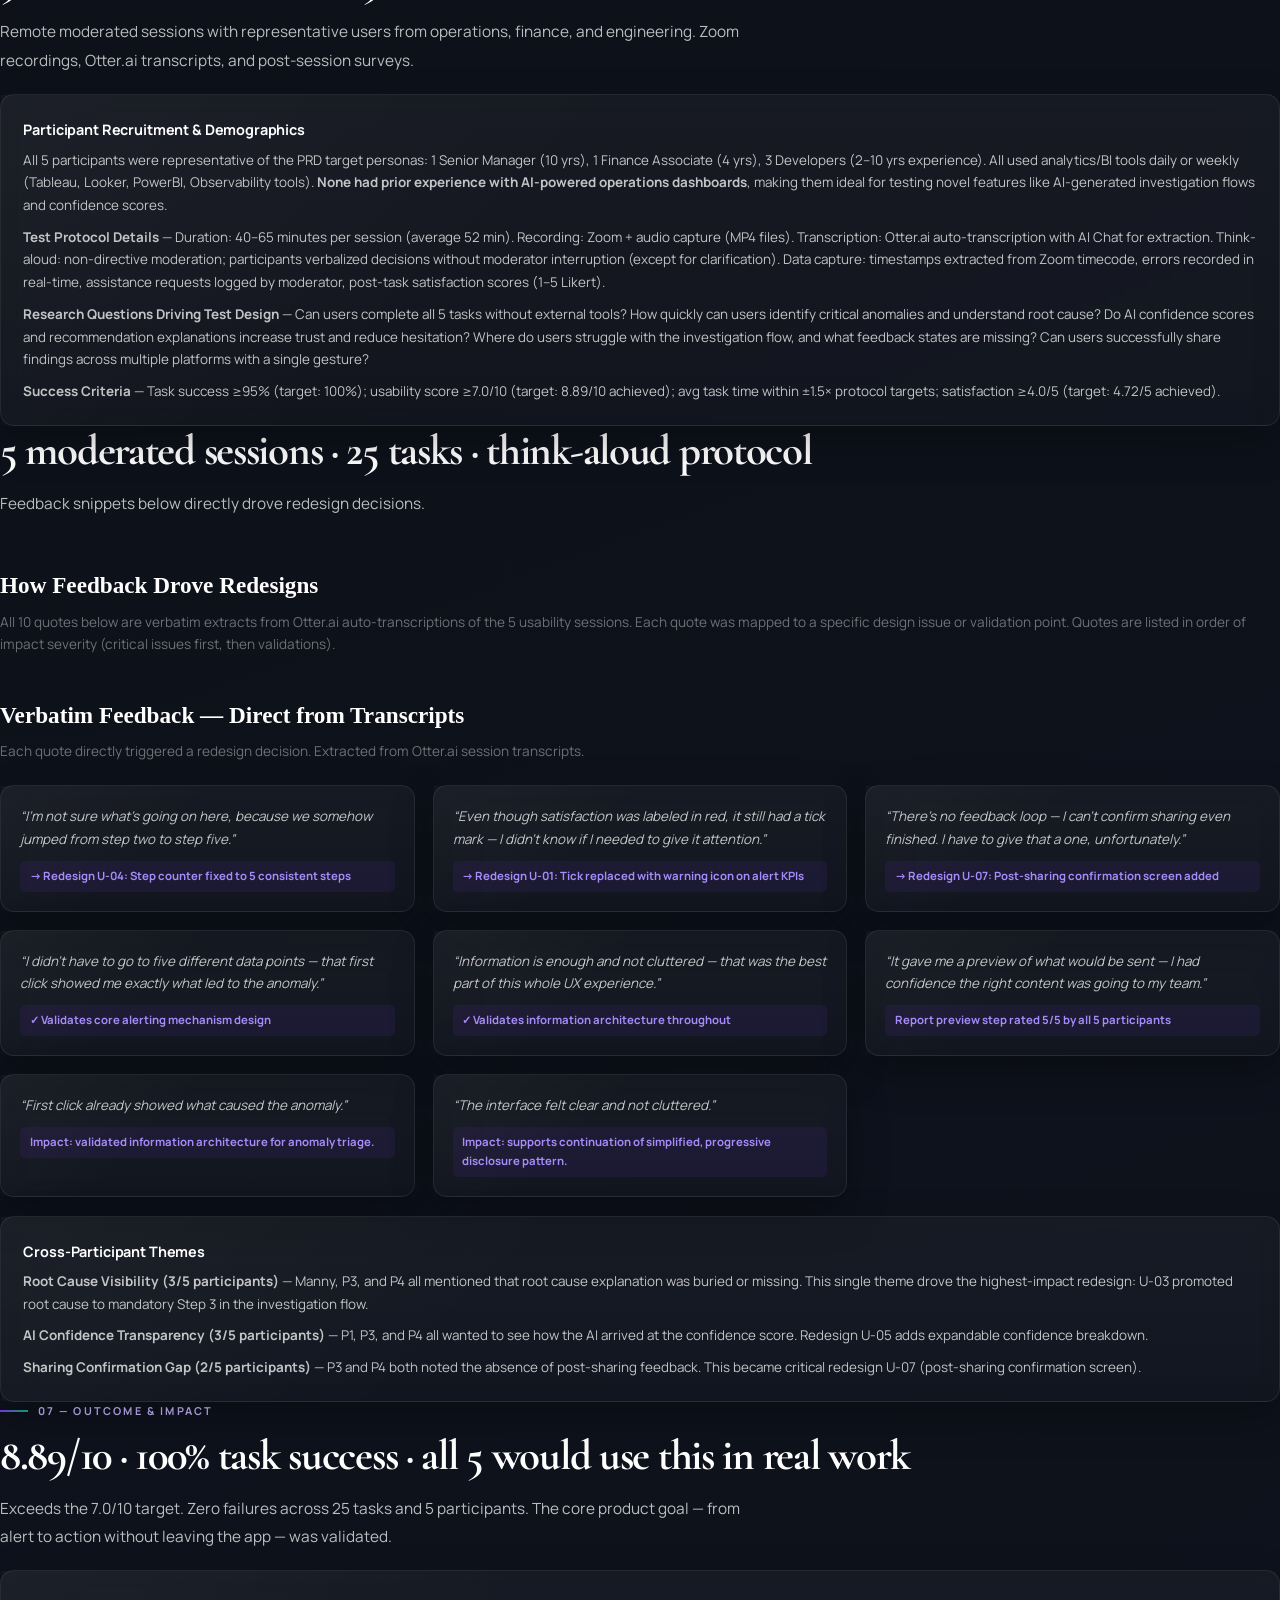
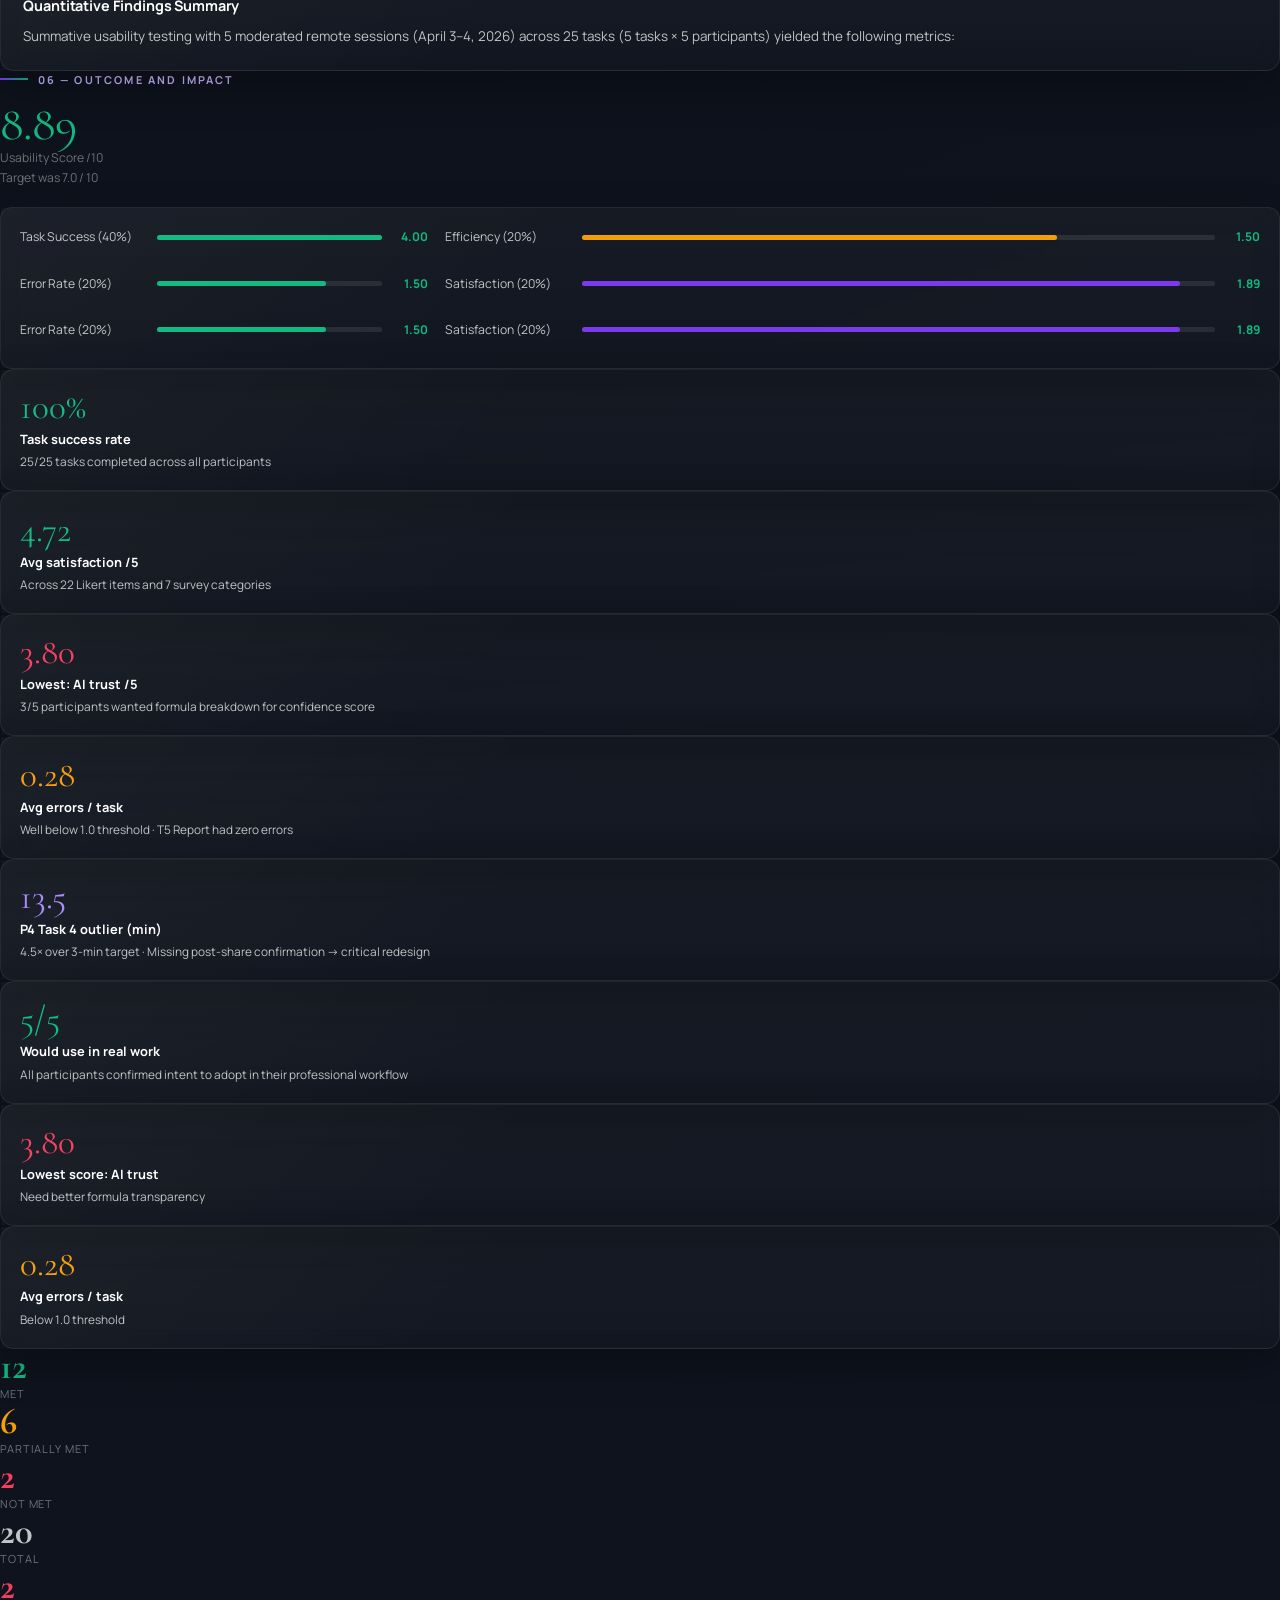
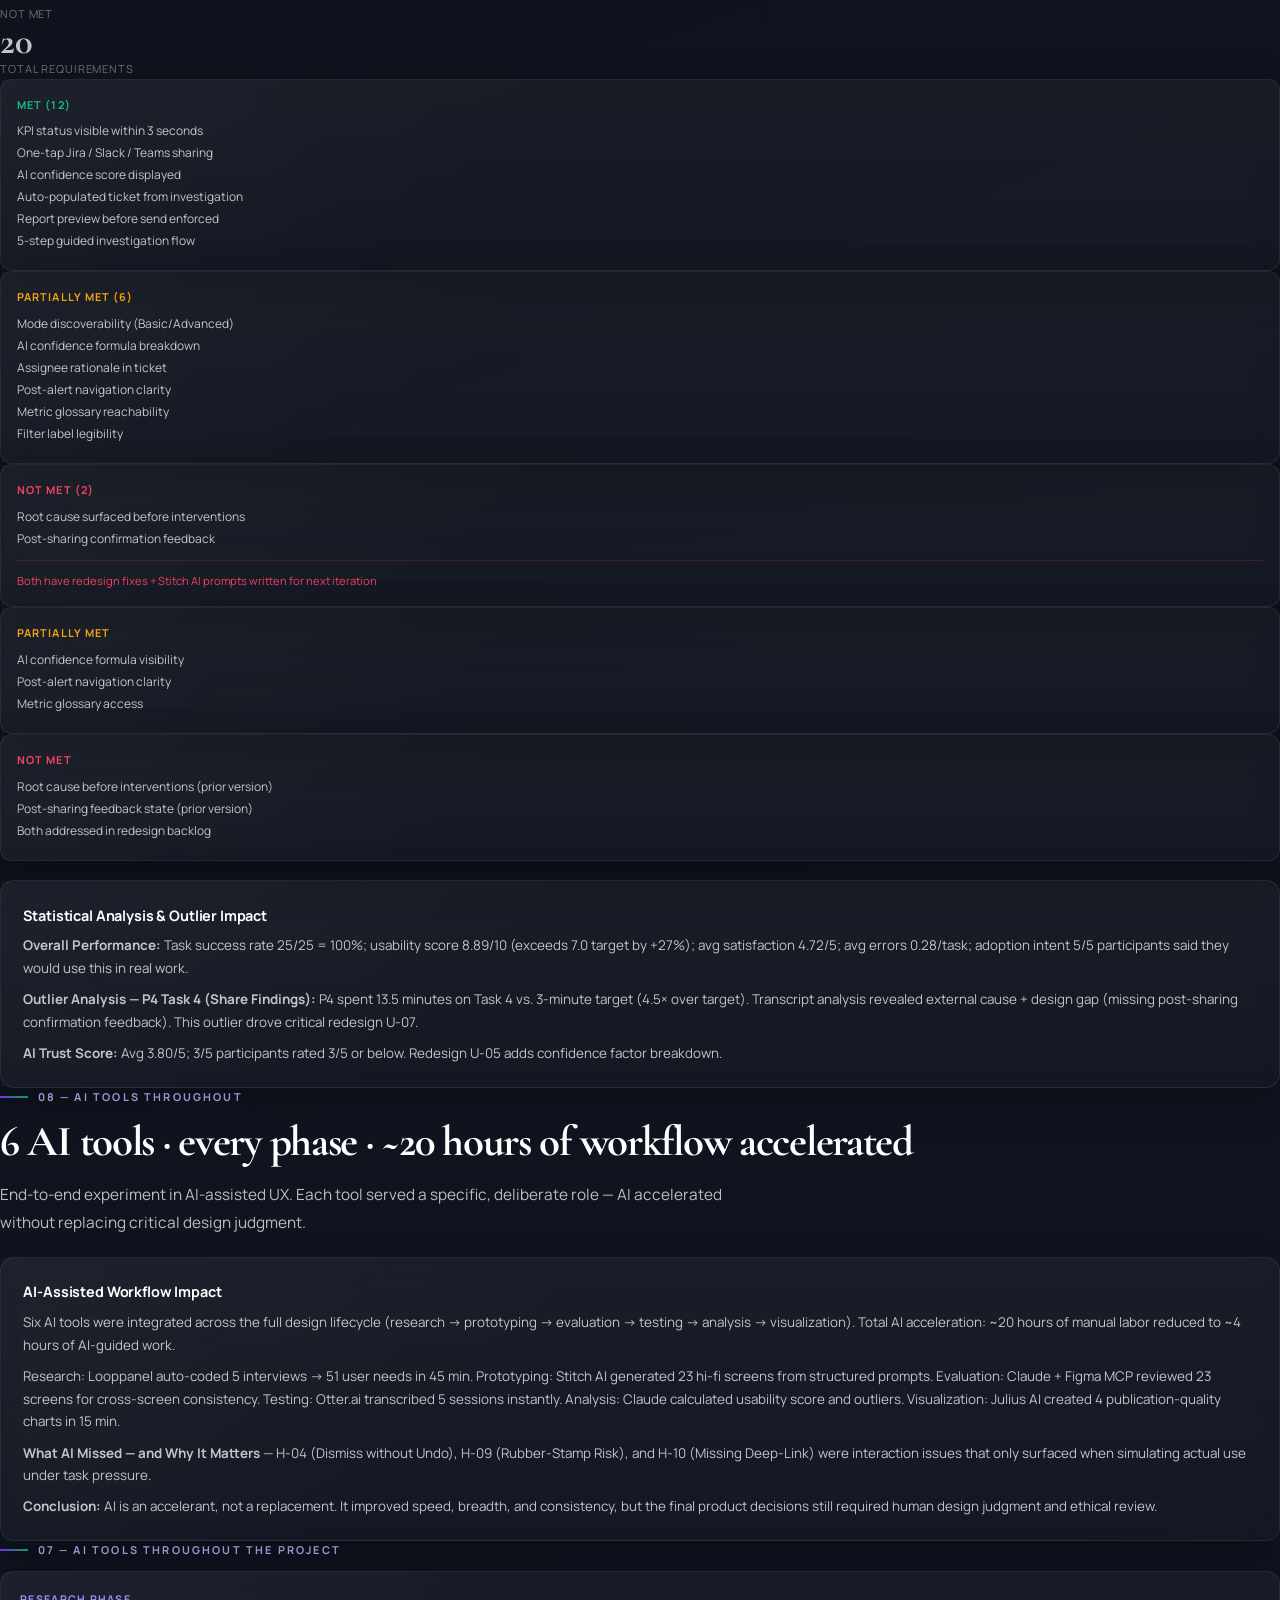
==== commit 42155ed4: "Fix redesign summary counts" ====
--- a/projects/architectural-ledger/index.html
+++ b/projects/architectural-ledger/index.html
@@ -671,7 +671,7 @@
           <h4>Key Insights</h4>
           <p><strong>AI vs Self-Assessment:</strong> AI-assisted evaluation caught cross-screen consistency bugs (H-14 'oira' label, H-12 contradictory flows, H-05 step mismatch) impossible to spot manually. Self-assessment caught interaction-level risks (H-04 dismiss without undo, H-09 rubber-stamp risk, H-10 missing deep-link) only visible under simulated task pressure. Neither method alone captured the full 14-issue picture—together they produced a comprehensive evaluation.</p>
           <p style="margin-top:.55rem"><strong>P1 Critical (4 issues fixed before testing):</strong> H-04, H-05, H-12, H-14</p>
-          <p style="margin-top:.55rem"><strong>P2 Medium (8 issues, Sprint 2):</strong> H-01, H-03, H-06, H-07, H-09, H-10, H-13, H-08</p>
+          <p style="margin-top:.55rem"><strong>P2 Medium (7 issues, Sprint 2):</strong> H-01, H-03, H-06, H-07, H-09, H-10, H-13</p>
           <p style="margin-top:.55rem"><strong>P3 Low (2 issues, backlog):</strong> H-02, H-11</p>
         </div>
     </div>
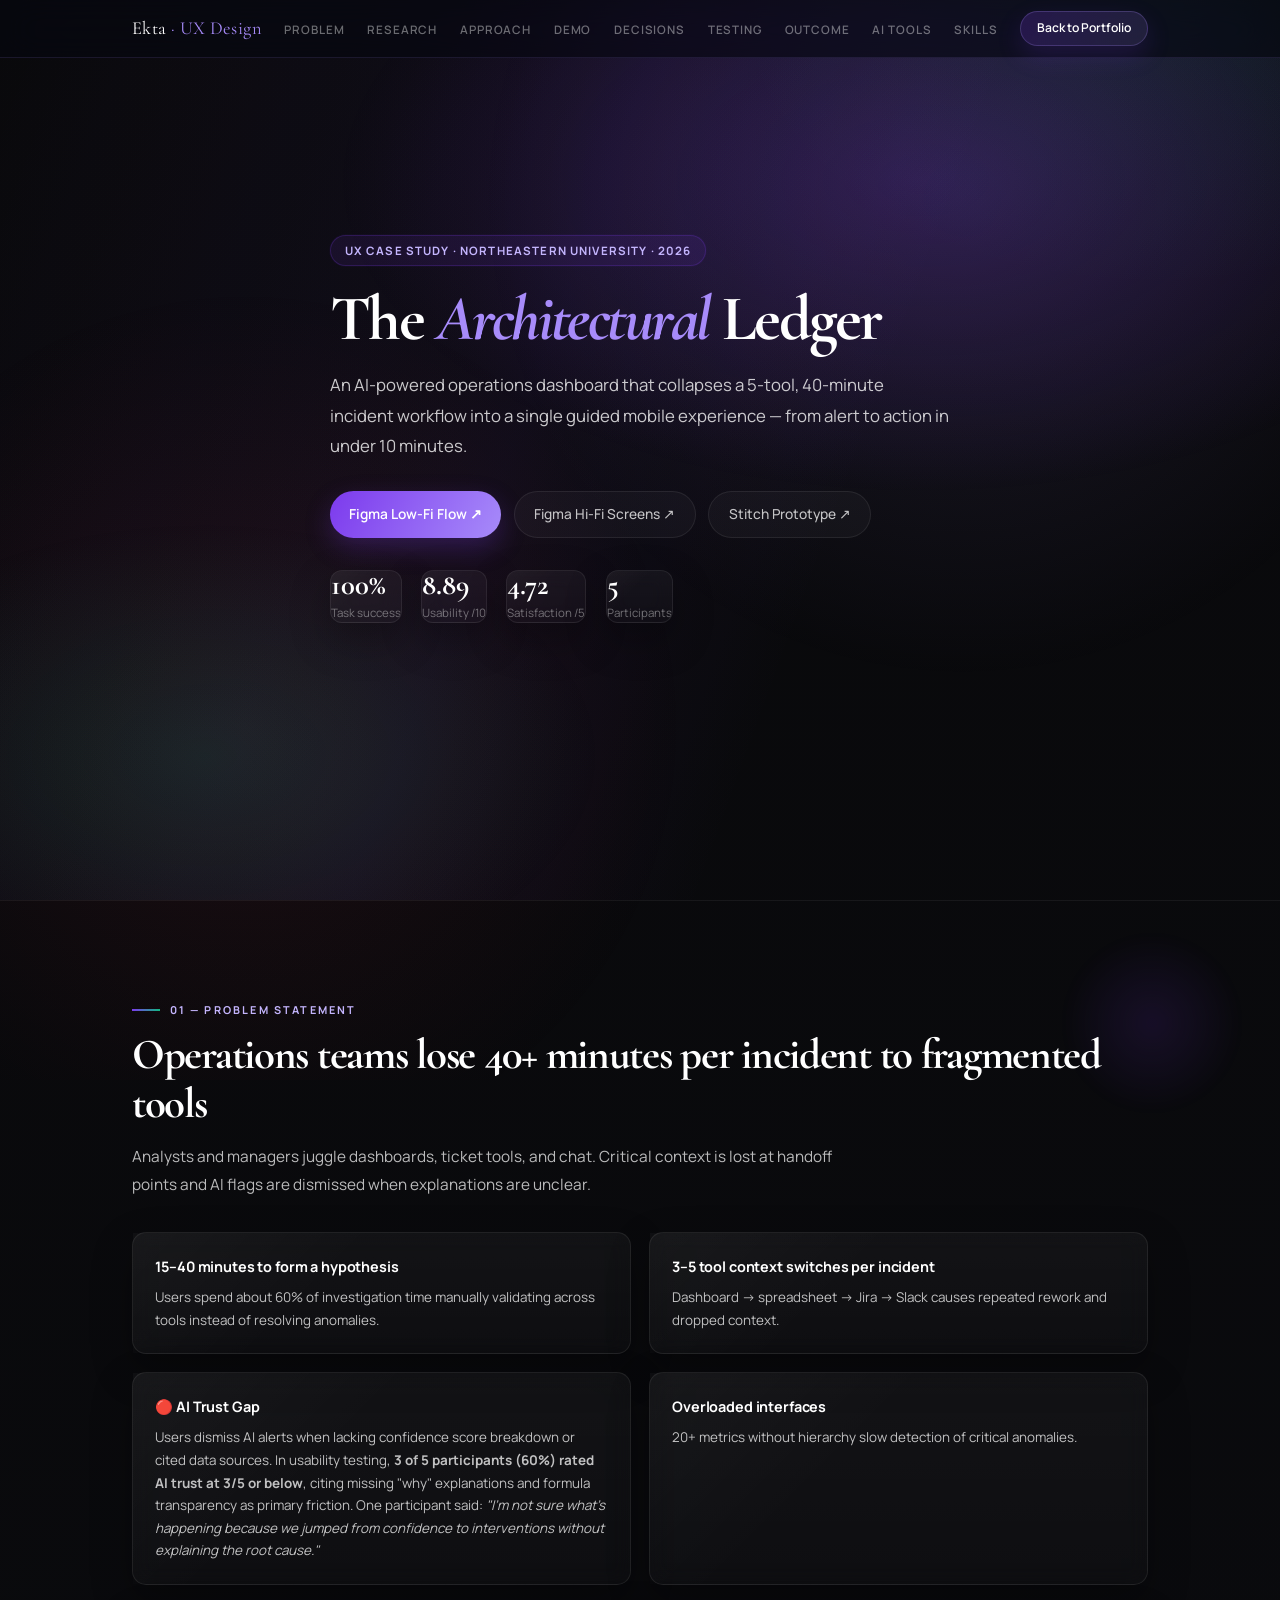
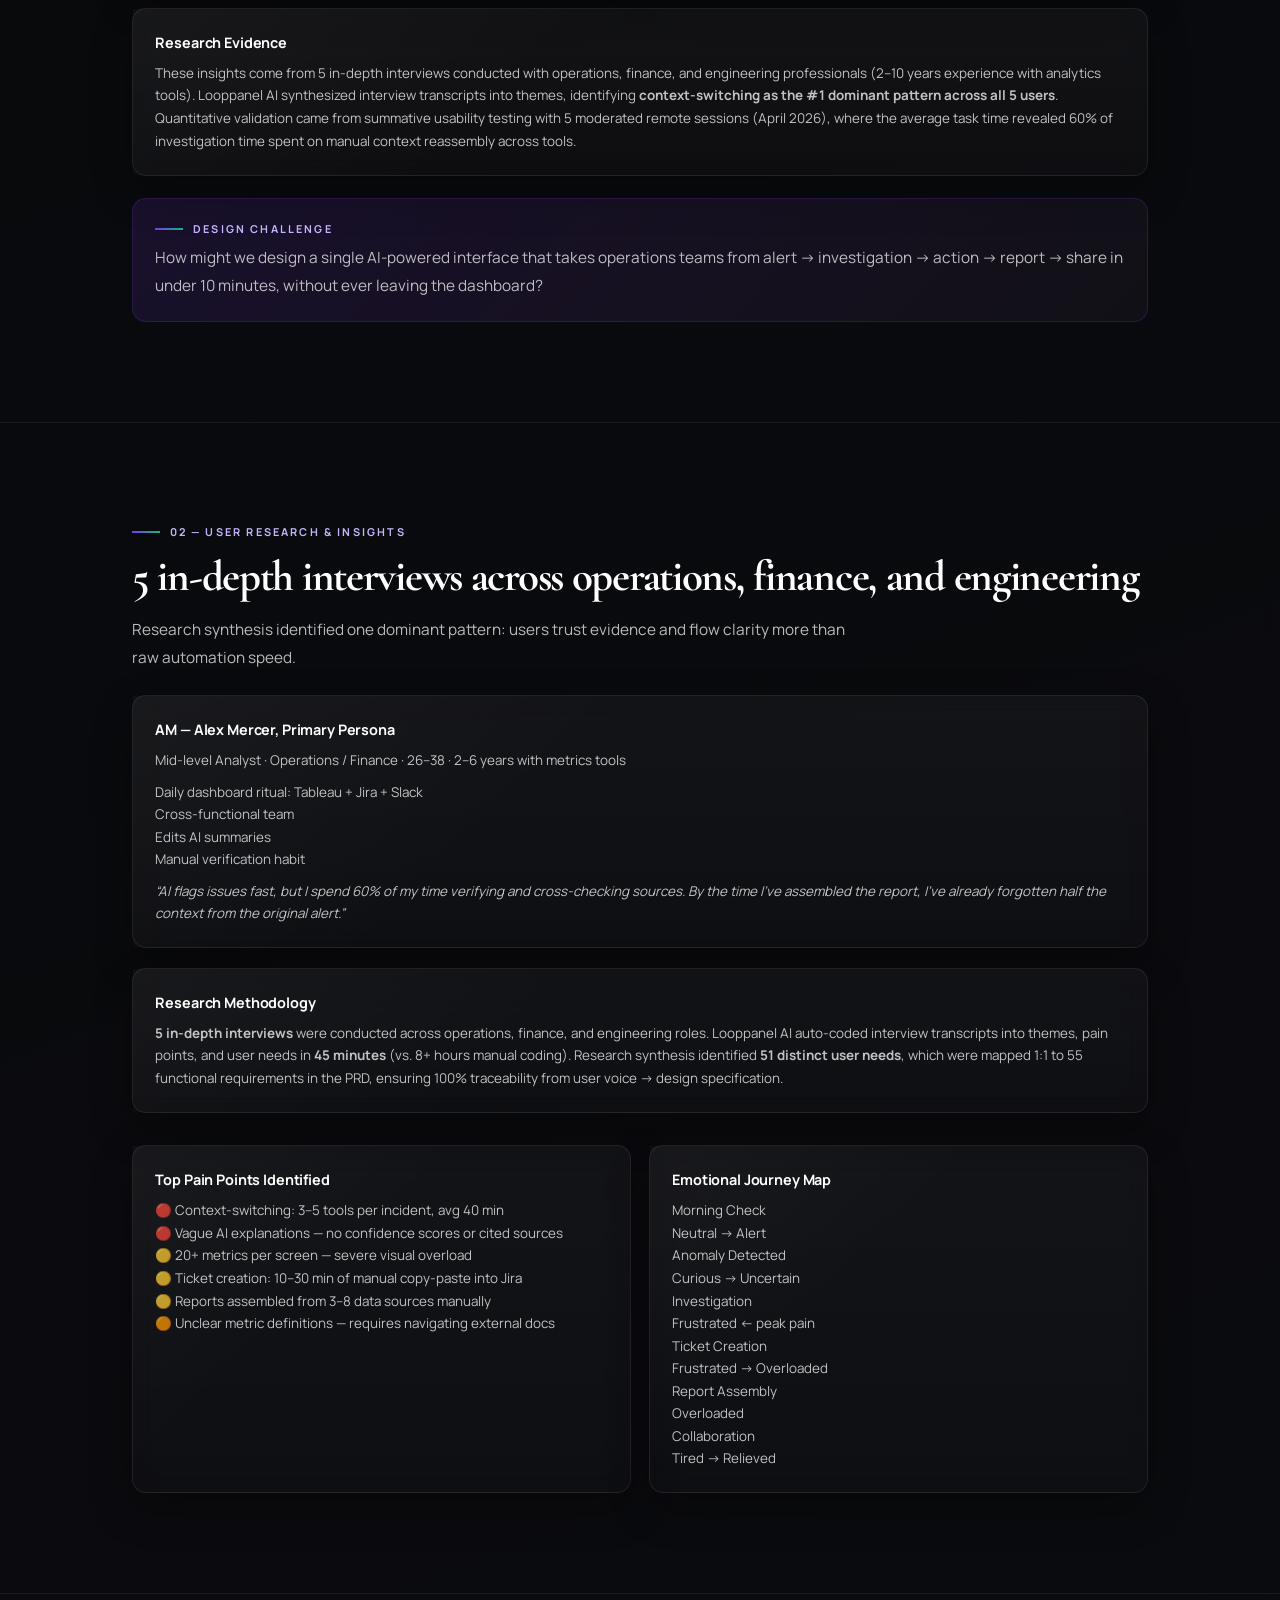
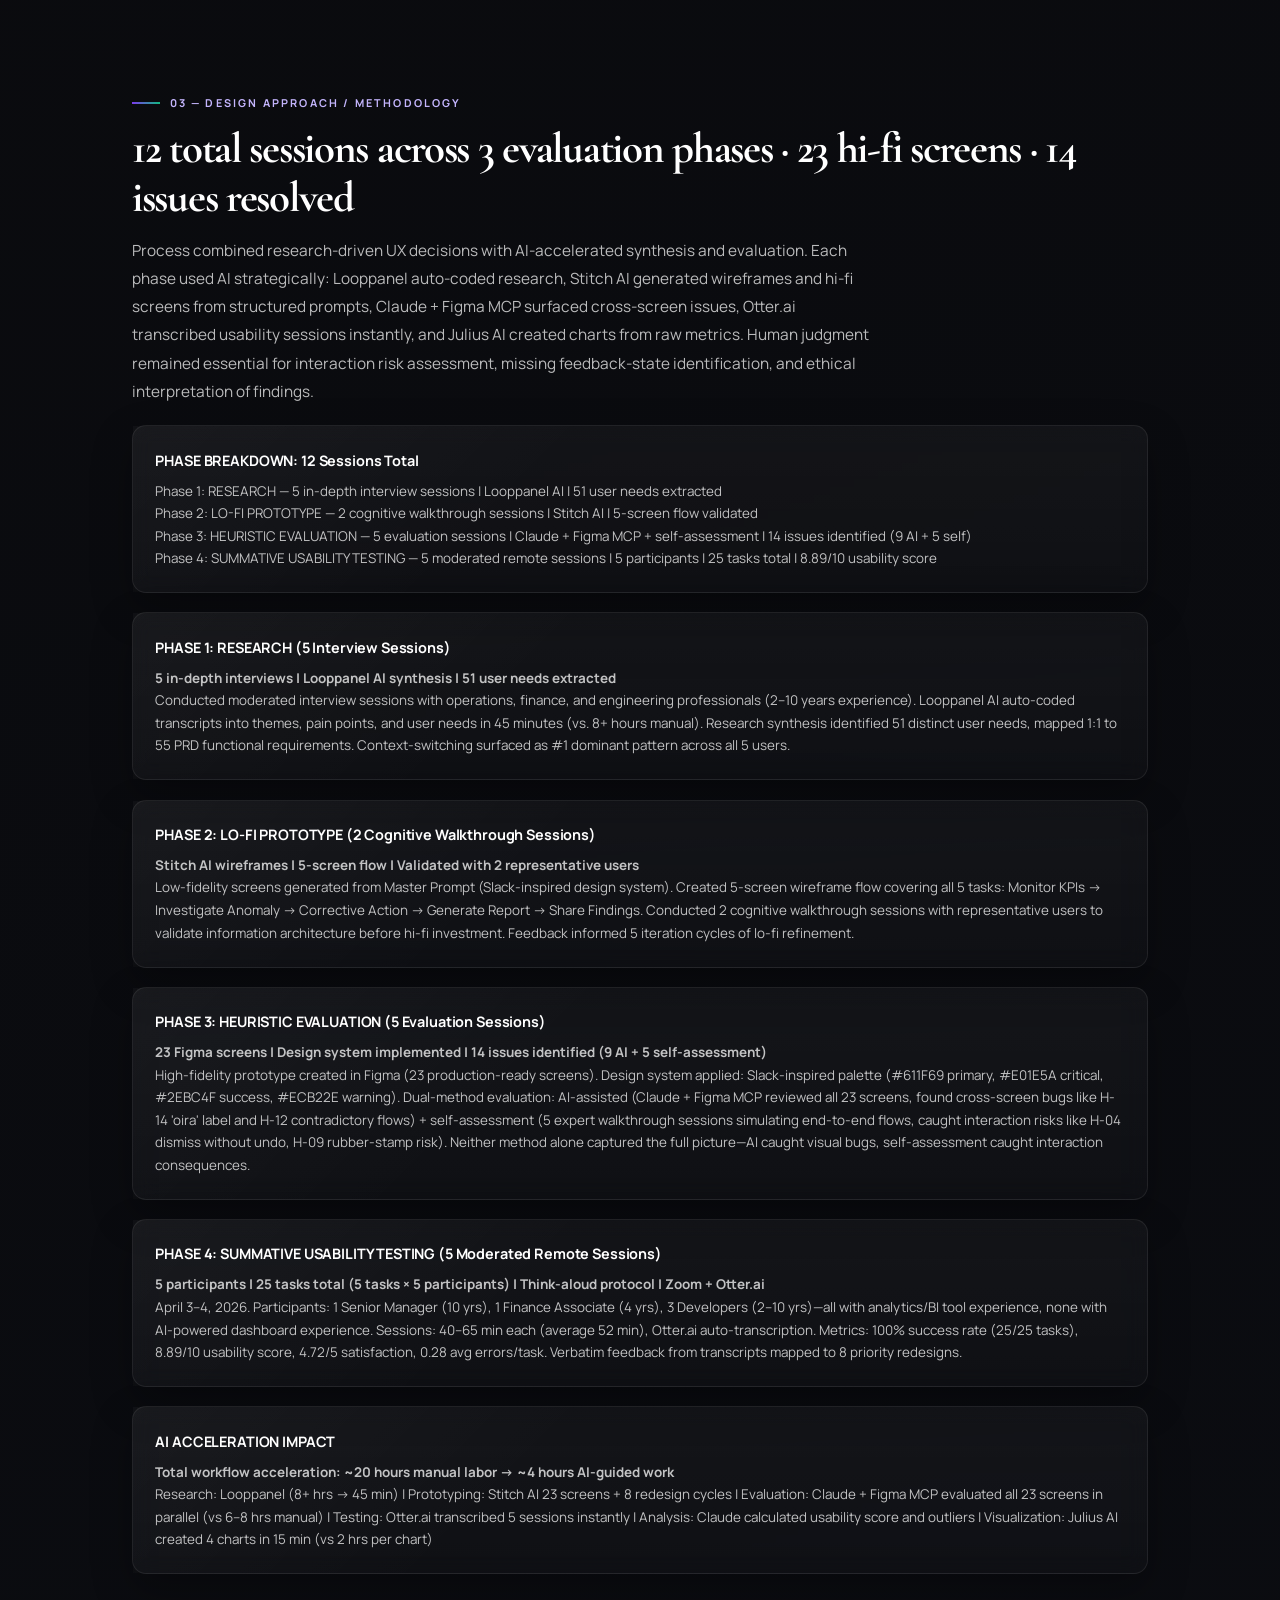
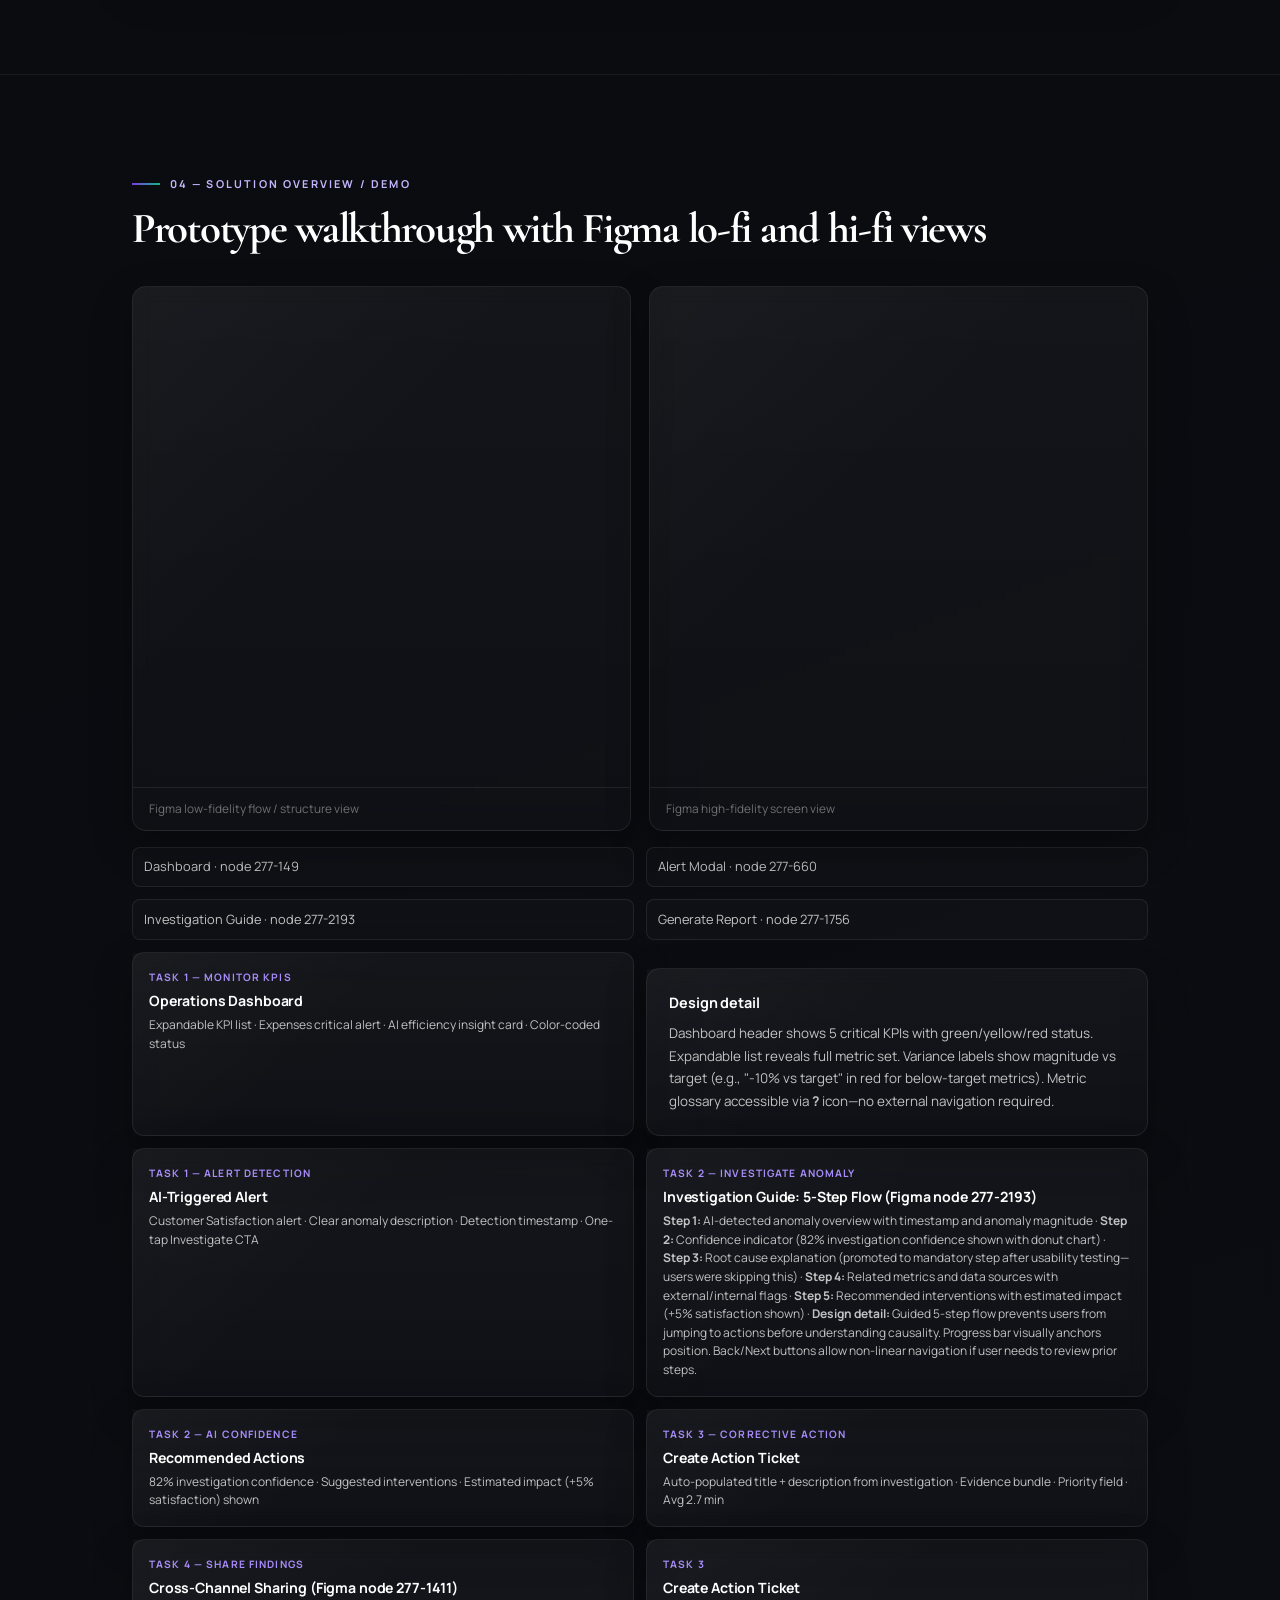
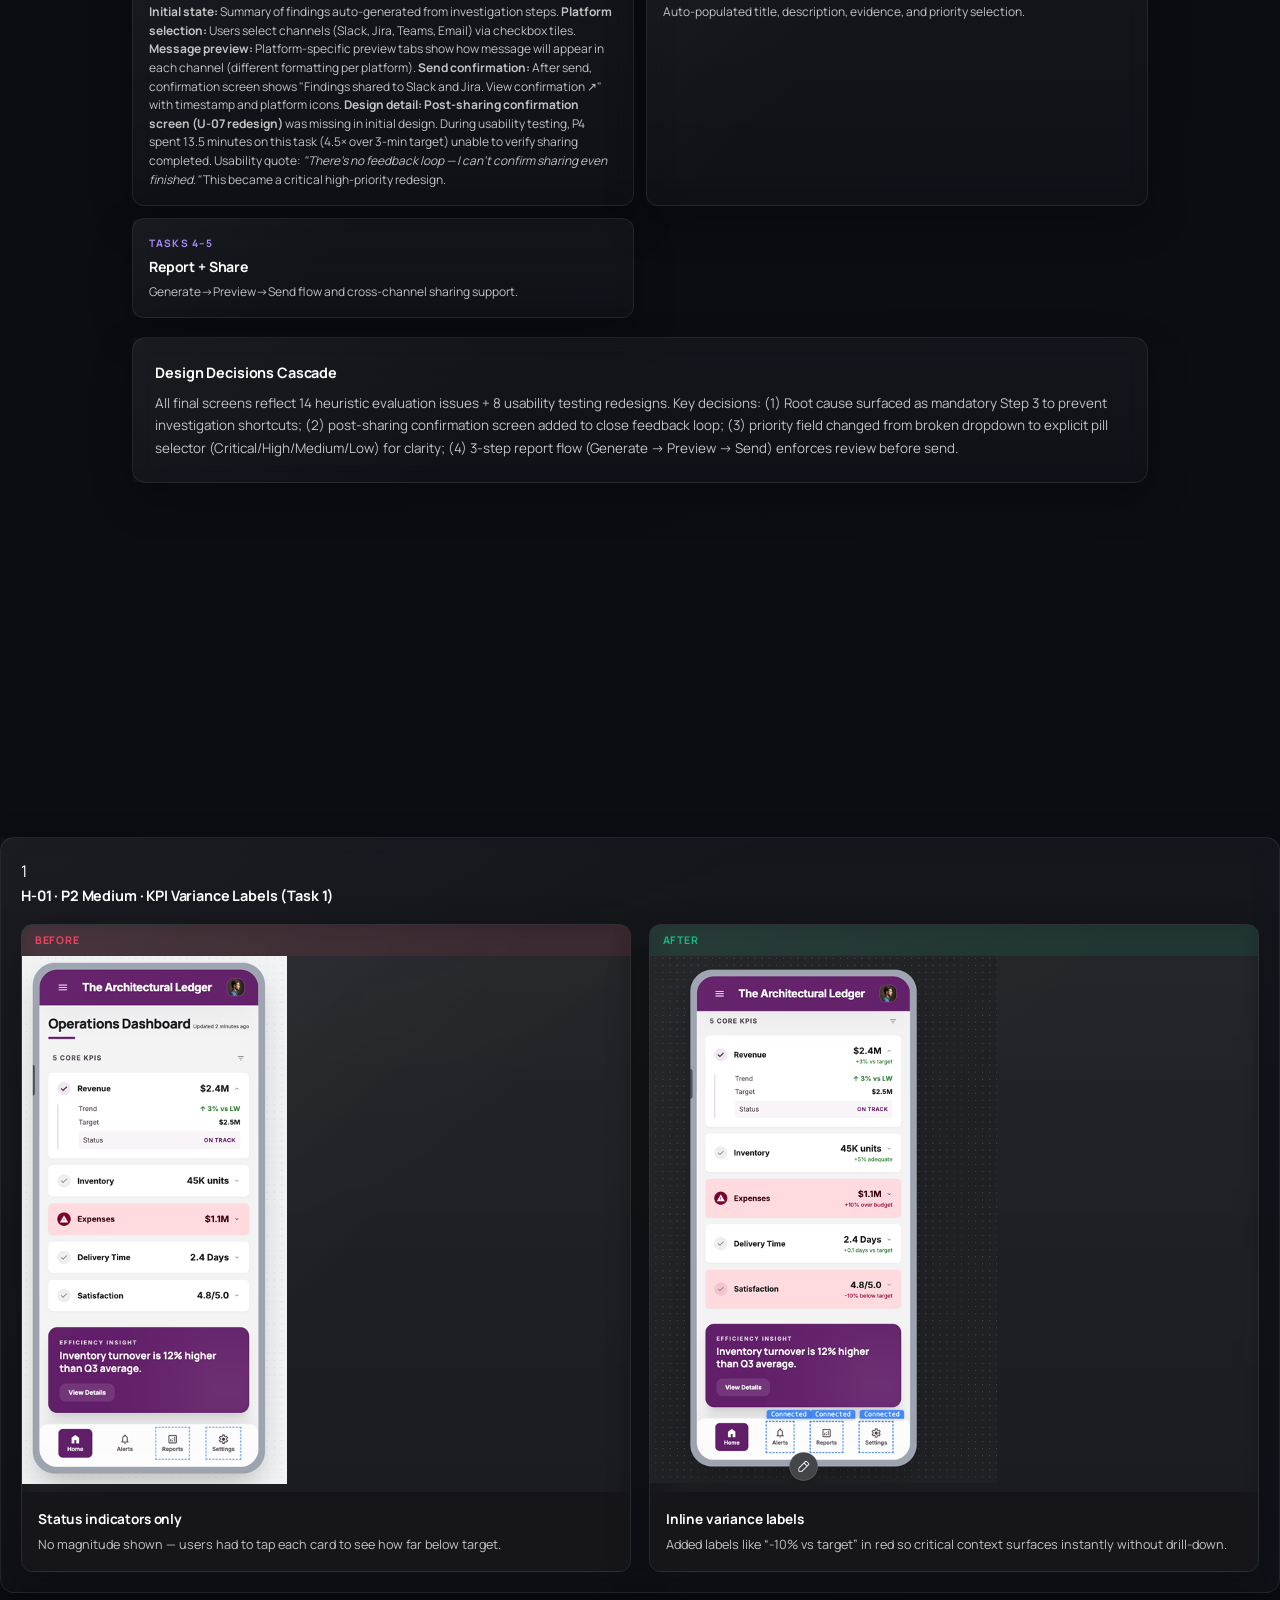
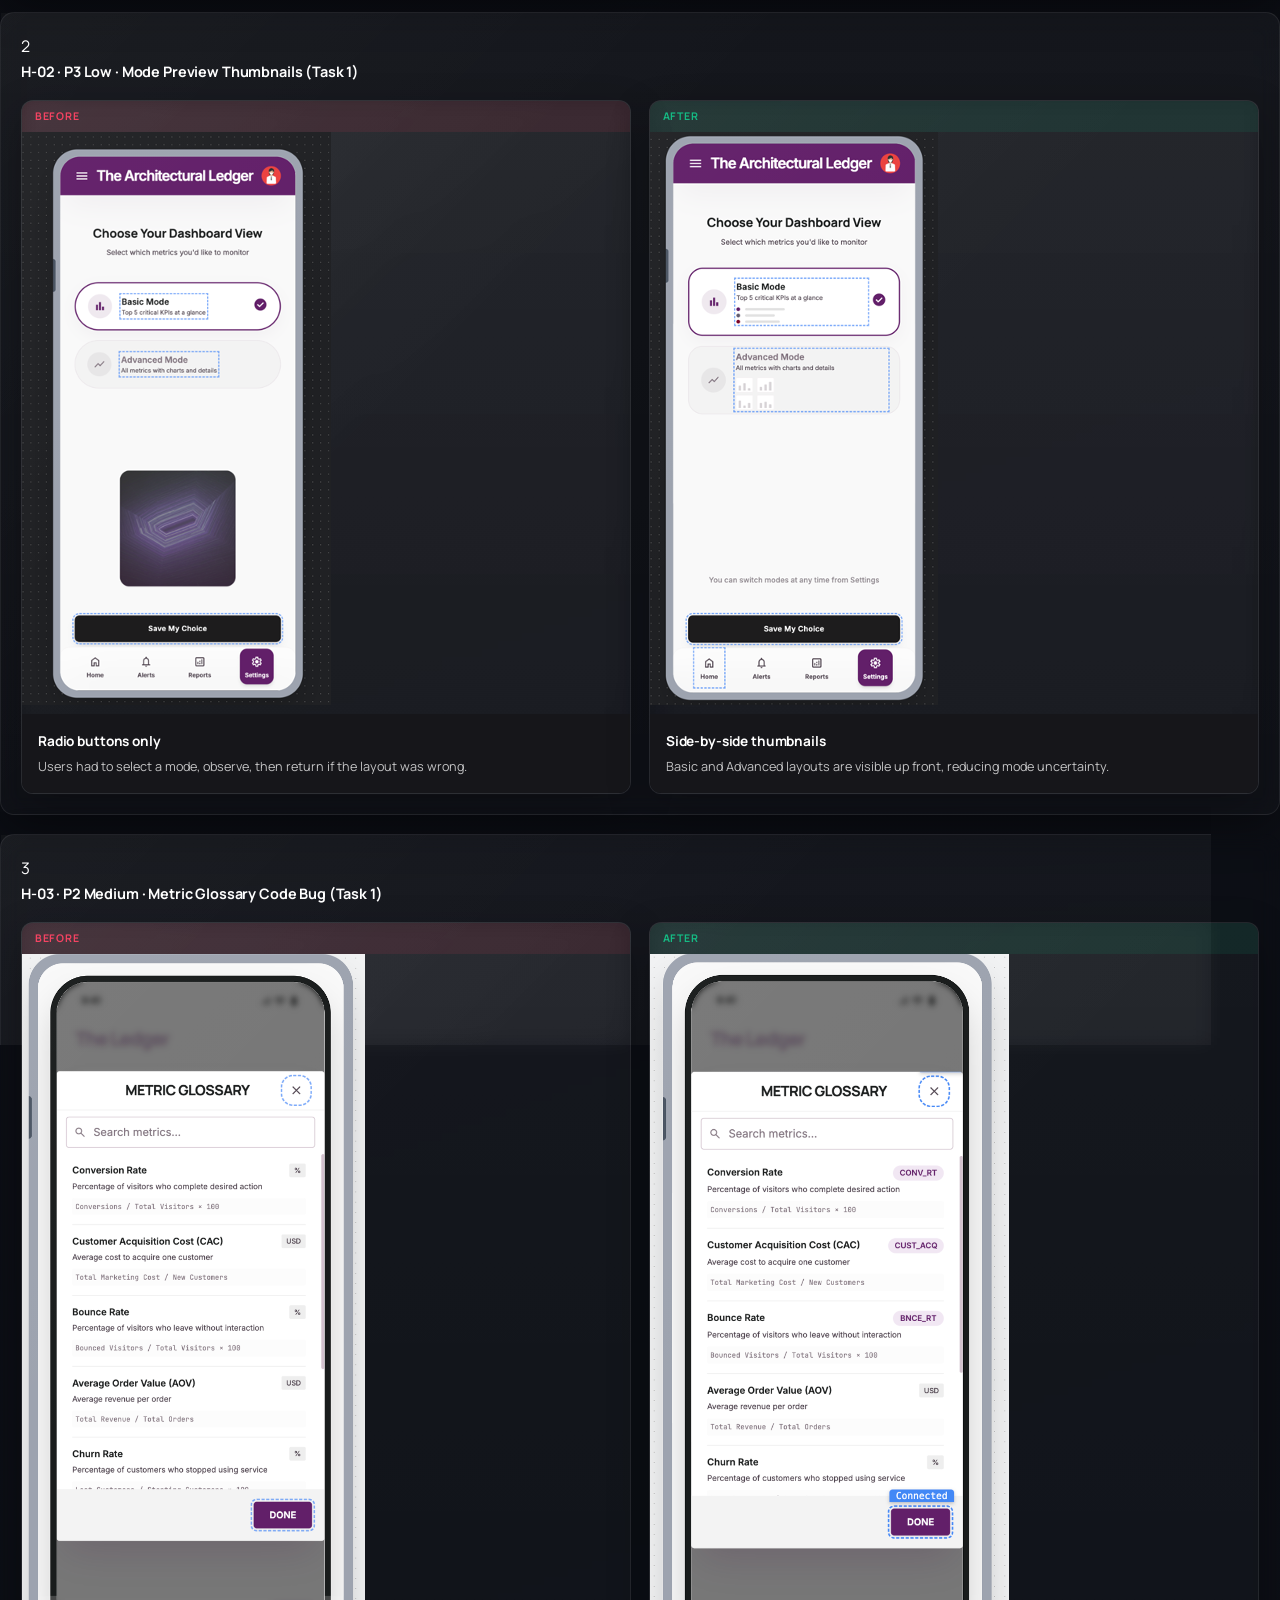
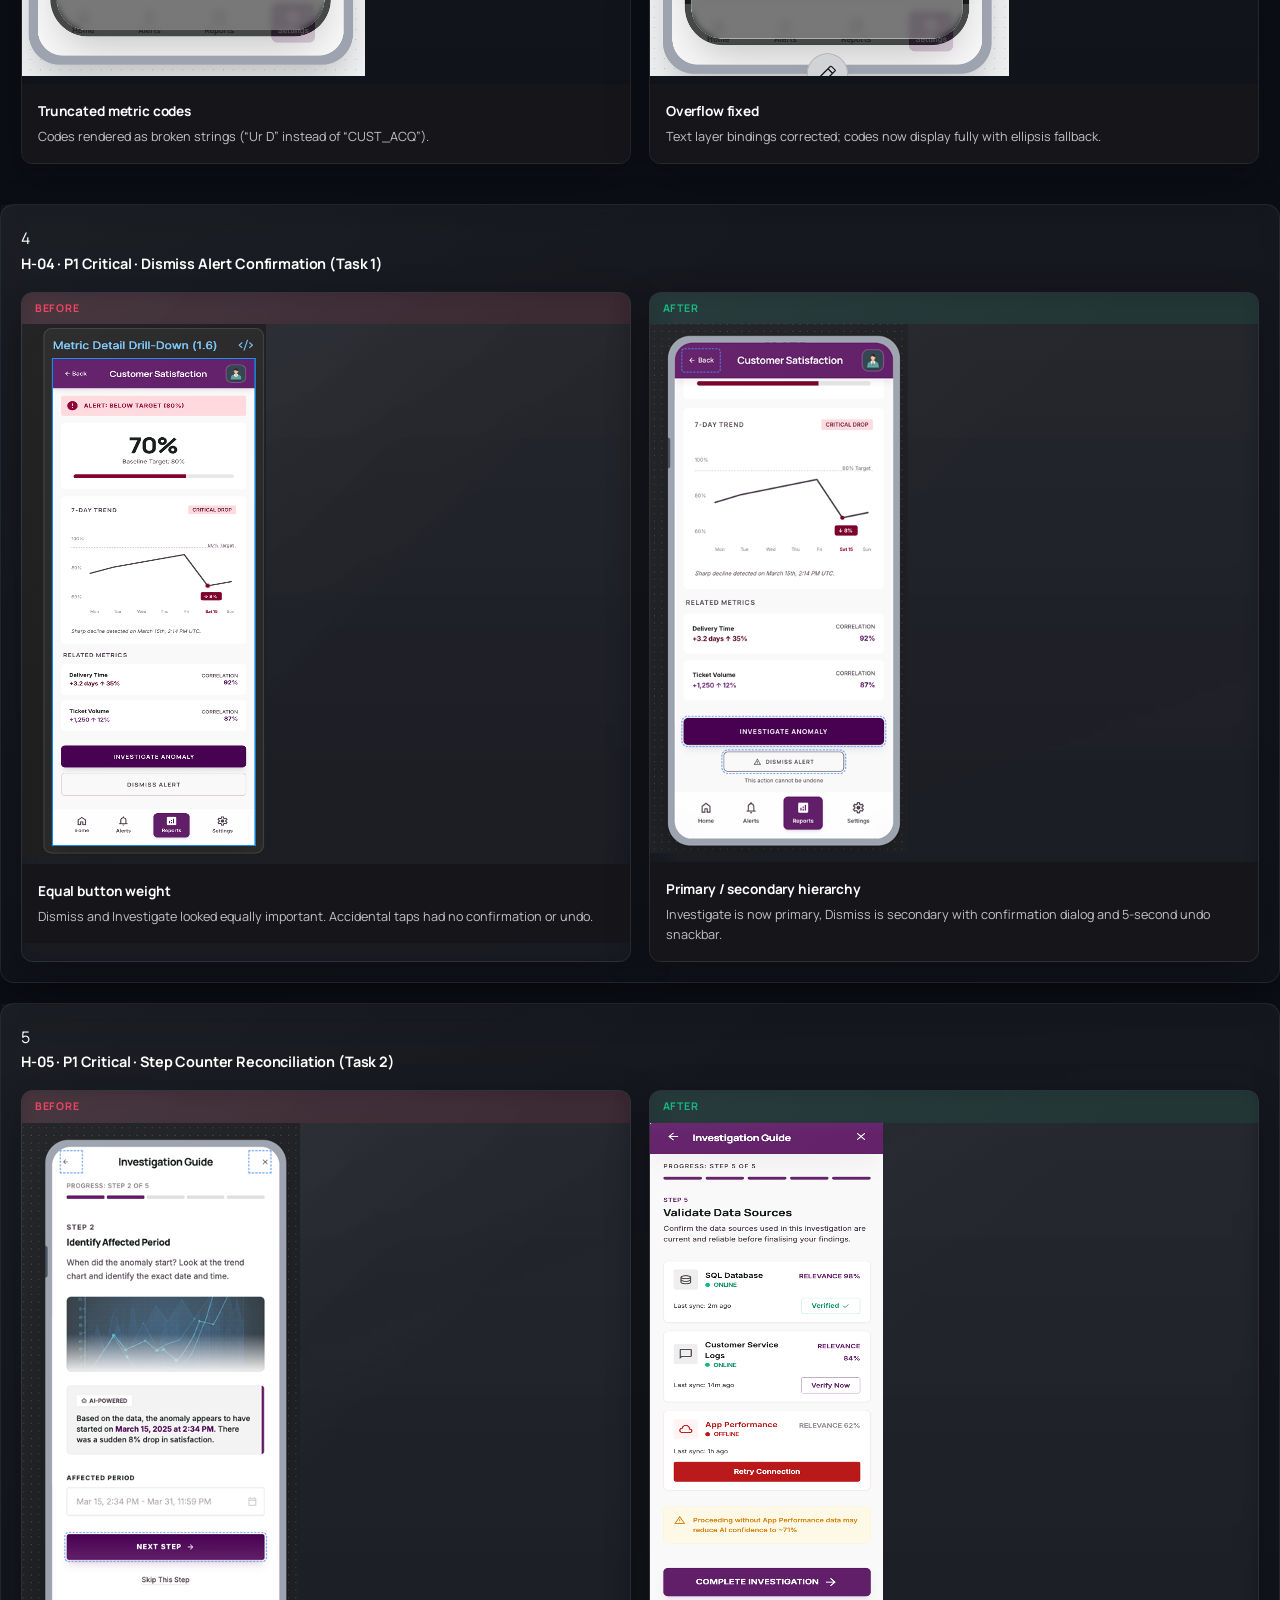
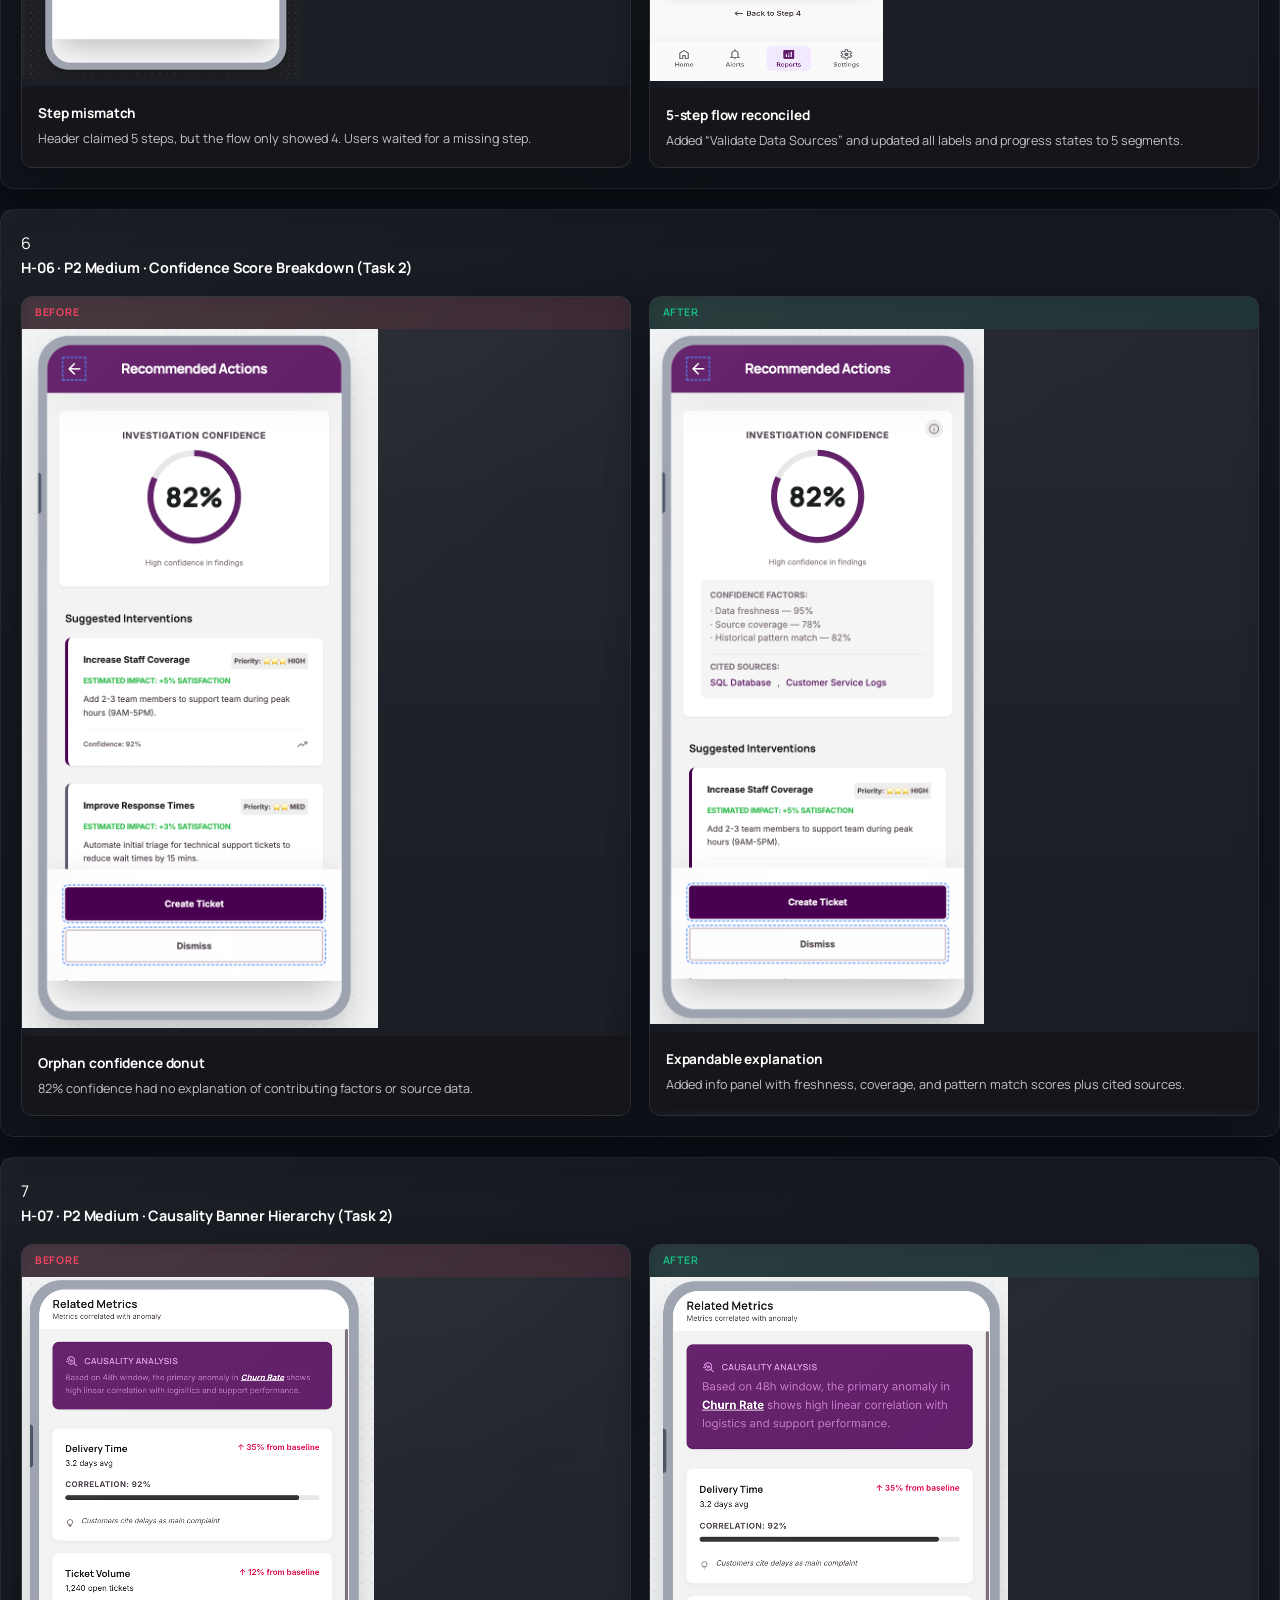
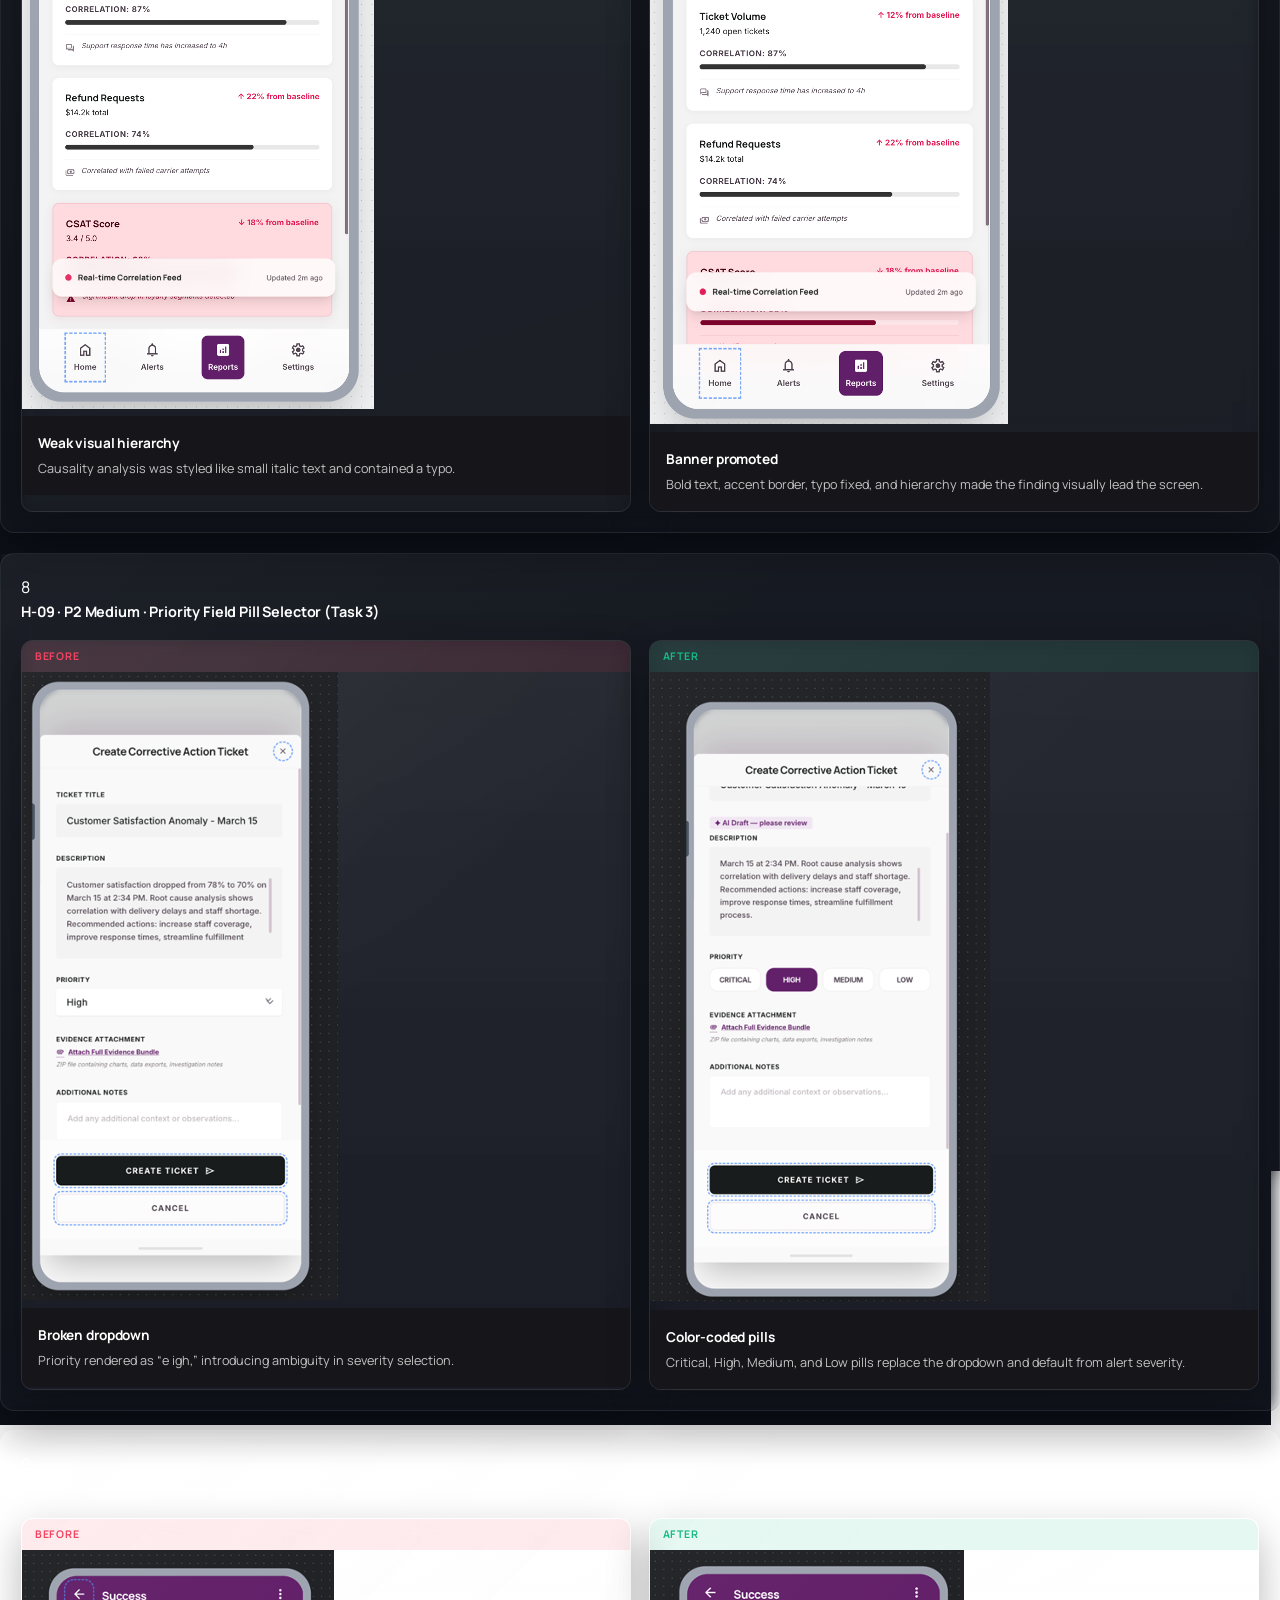
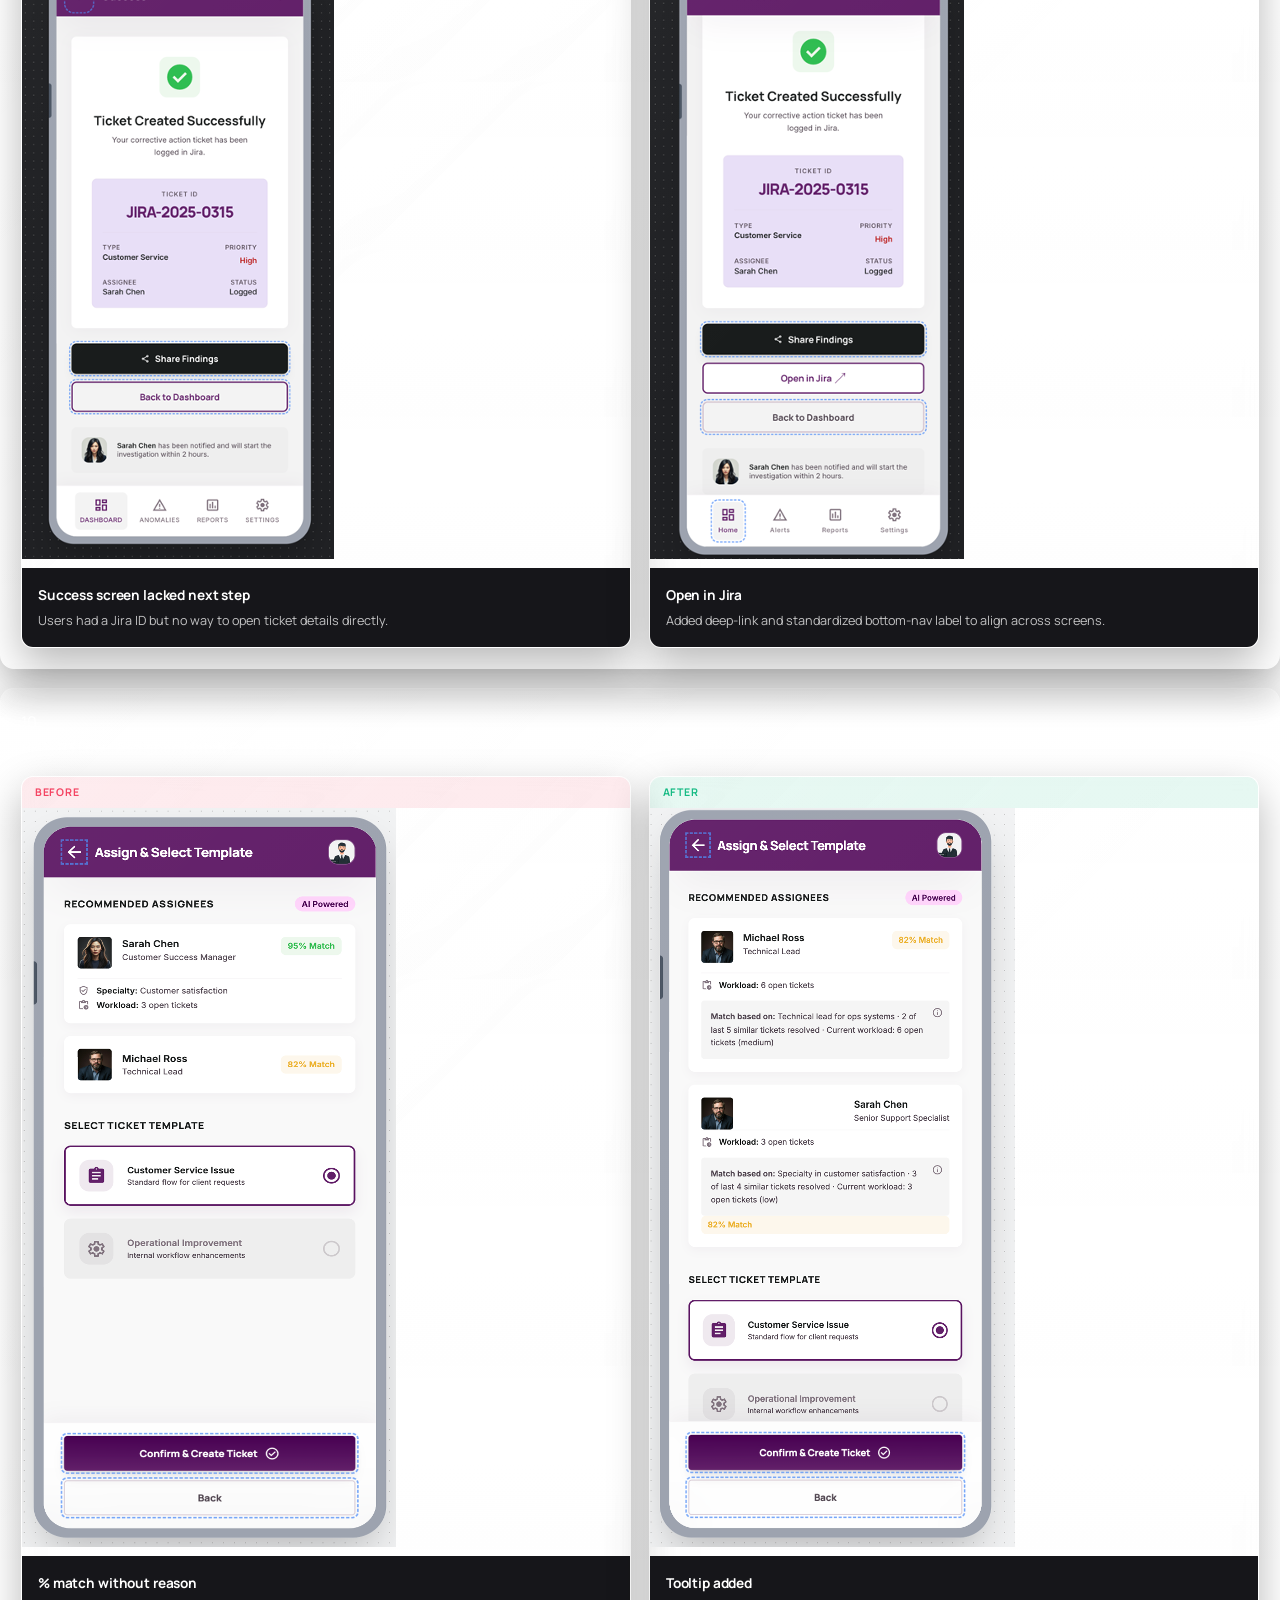
==== commit fa303aa7: "Fix case-study section duplicates and add missing redesign assets" ====
--- a/projects/architectural-ledger/index.html
+++ b/projects/architectural-ledger/index.html
@@ -678,164 +678,130 @@
   </div>
 </section>
 
-        <p class="sl">06 — Usability Testing Insights</p>
-        <h2 class="st">5 moderated sessions · 25 tasks · think-aloud · Zoom + Otter.ai</h2>
-        <p class="ss">Remote moderated sessions with representative users from operations, finance, and engineering. Zoom recordings, Otter.ai transcripts, and post-session surveys.</p>
+<section class="s2" id="testing">
+  <div class="c"><div class="m">
+    <p class="sl">06 — Usability Testing Insights</p>
+    <h2 class="st">5 moderated sessions · 25 tasks · think-aloud · Zoom + Otter.ai</h2>
+    <p class="ss">Remote moderated sessions with representative users from operations, finance, and engineering. Zoom recordings, Otter.ai transcripts, and post-session surveys.</p>
+
     <div class="card" style="margin-top:1.2rem">
       <h4>Participant Recruitment & Demographics</h4>
-      <p>All 5 participants were representative of the PRD target personas: 1 Senior Manager (10 yrs), 1 Finance Associate (4 yrs), 3 Developers (2–10 yrs experience). All used analytics/BI tools daily or weekly (Tableau, Looker, PowerBI, Observability tools). <strong>None had prior experience with AI-powered operations dashboards</strong>, making them ideal for testing novel features like AI-generated investigation flows and confidence scores.</p>
-      <p style="margin-top:.6rem"><strong>Test Protocol Details</strong> — Duration: 40–65 minutes per session (average 52 min). Recording: Zoom + audio capture (MP4 files). Transcription: Otter.ai auto-transcription with AI Chat for extraction. Think-aloud: non-directive moderation; participants verbalized decisions without moderator interruption (except for clarification). Data capture: timestamps extracted from Zoom timecode, errors recorded in real-time, assistance requests logged by moderator, post-task satisfaction scores (1–5 Likert).</p>
-      <p style="margin-top:.6rem"><strong>Research Questions Driving Test Design</strong> — Can users complete all 5 tasks without external tools? How quickly can users identify critical anomalies and understand root cause? Do AI confidence scores and recommendation explanations increase trust and reduce hesitation? Where do users struggle with the investigation flow, and what feedback states are missing? Can users successfully share findings across multiple platforms with a single gesture?</p>
-      <p style="margin-top:.6rem"><strong>Success Criteria</strong> — Task success ≥95% (target: 100%); usability score ≥7.0/10 (target: 8.89/10 achieved); avg task time within ±1.5× protocol targets; satisfaction ≥4.0/5 (target: 4.72/5 achieved).</p>
-    </div>
-    <h2 class="st">5 moderated sessions · 25 tasks · think-aloud protocol</h2>
-    <p class="ss">Feedback snippets below directly drove redesign decisions.</p>
-    <h3 style="font-family:'Playfair Display',serif;font-size:1.45rem;margin:3rem 0 .4rem">How Feedback Drove Redesigns</h3>
-    <p style="font-size:.85rem;color:var(--muted);margin-bottom:0">All 10 quotes below are verbatim extracts from Otter.ai auto-transcriptions of the 5 usability sessions. Each quote was mapped to a specific design issue or validation point. Quotes are listed in order of impact severity (critical issues first, then validations).</p>
+      <p>All 5 participants were representative of the PRD target personas: 1 Senior Manager (10 yrs), 1 Finance Associate (4 yrs), 3 Developers (2-10 yrs experience). All used analytics/BI tools daily or weekly (Tableau, Looker, PowerBI, Observability tools). <strong>None had prior experience with AI-powered operations dashboards</strong>, making them ideal for testing novel features like AI-generated investigation flows and confidence scores.</p>
+      <p style="margin-top:.6rem"><strong>Test Protocol Details:</strong> Duration: 40-65 minutes per session (average 52 min). Recording: Zoom + audio capture (MP4 files). Transcription: Otter.ai auto-transcription with AI Chat for extraction. Think-aloud: non-directive moderation; participants verbalized decisions without moderator interruption (except for clarification). Data capture: timestamps extracted from Zoom timecode, errors recorded in real-time, assistance requests logged by moderator, post-task satisfaction scores (1-5 Likert).</p>
+      <p style="margin-top:.6rem"><strong>Success Criteria:</strong> Task success >=95% (target achieved: 100%); usability score >=7.0/10 (achieved: 8.89/10); average task time within +/-1.5x protocol targets; satisfaction >=4.0/5 (achieved: 4.72/5).</p>
+    </div>
+
+    <h3 style="font-family:'Playfair Display',serif;font-size:1.45rem;margin:2.3rem 0 .6rem">Task Performance Snapshot</h3>
     <table class="tt">
-            <tr><td><strong>T1</strong> · Monitor KPIs</td><td>2 min</td><td>3.98 min</td><td>1</td><td><span class="pill pg3">100%</span></td><td>5.0 / 5</td><td><span class="pill pa">Over target</span></td></tr>
-            <tr><td><strong>T2</strong> · Investigate Anomaly</td><td>8 min</td><td>4.68 min</td><td>2</td><td><span class="pill pg3">100%</span></td><td>4.6 / 5</td><td><span class="pill pg3">Within target</span></td></tr>
-            <tr><td><strong>T3</strong> · Corrective Action</td><td>5 min</td><td>2.70 min</td><td>2</td><td><span class="pill pg3">100%</span></td><td>4.8 / 5</td><td><span class="pill pg3">Within target</span></td></tr>
-            <tr><td><strong>T4</strong> · Share Findings</td><td>3 min</td><td>4.94 min</td><td>2</td><td><span class="pill pg3">100%</span></td><td>4.4 / 5</td><td><span class="pill pa">P4 outlier: 13.5 min</span></td></tr>
-            <tr><td><strong>T5</strong> · Generate Report</td><td>4 min</td><td>3.90 min</td><td>0</td><td><span class="pill pg3">100%</span></td><td>5.0 / 5</td><td><span class="pill pg3">Within target</span></td></tr>
-        <tr><td>T4 · Share Findings</td><td>3 min</td><td>4.94 min</td><td>2</td><td><span class="pill pg3">100%</span></td><td>4.4 / 5</td><td><span class="pill pa">P4 outlier</span></td></tr>
-        <tr><td>T5 · Generate Report</td><td>4 min</td><td>3.90 min</td><td>0</td><td><span class="pill pg3">100%</span></td><td>5.0 / 5</td><td><span class="pill pg3">Within target</span></td></tr>
-        <h3 style="font-family:'Playfair Display',serif;font-size:1.45rem;margin:2.5rem 0 .4rem">Verbatim Feedback — Direct from Transcripts</h3>
-        <p style="font-size:.85rem;color:var(--muted);margin-bottom:0">Each quote directly triggered a redesign decision. Extracted from Otter.ai session transcripts.</p>
-        <div class="qg">
-          <div class="qc"><div class="qt">“I'm not sure what's going on here, because we somehow jumped from step two to step five.”</div><div class="qi">→ Redesign U-04: Step counter fixed to 5 consistent steps</div></div>
-          <div class="qc"><div class="qt">“Even though satisfaction was labeled in red, it still had a tick mark — I didn't know if I needed to give it attention.”</div><div class="qi">→ Redesign U-01: Tick replaced with warning icon on alert KPIs</div></div>
-          <div class="qc"><div class="qt">“There's no feedback loop — I can't confirm sharing even finished. I have to give that a one, unfortunately.”</div><div class="qi">→ Redesign U-07: Post-sharing confirmation screen added</div></div>
-          <div class="qc"><div class="qt">“I didn't have to go to five different data points — that first click showed me exactly what led to the anomaly.”</div><div class="qi">✓ Validates core alerting mechanism design</div></div>
-          <div class="qc"><div class="qt">“Information is enough and not cluttered — that was the best part of this whole UX experience.”</div><div class="qi">✓ Validates information architecture throughout</div></div>
-          <div class="qc"><div class="qt">“It gave me a preview of what would be sent — I had confidence the right content was going to my team.”</div><div class="qi">Report preview step rated 5/5 by all 5 participants</div></div>
-      <div class="qc"><div class="qt">“First click already showed what caused the anomaly.”</div><div class="qi">Impact: validated information architecture for anomaly triage.</div></div>
-      <div class="qc"><div class="qt">“The interface felt clear and not cluttered.”</div><div class="qi">Impact: supports continuation of simplified, progressive disclosure pattern.</div></div>
-    </div>
-    <div class="card" style="margin-top:1.2rem">
-      <h4>Cross-Participant Themes</h4>
-      <p><strong>Root Cause Visibility (3/5 participants)</strong> — Manny, P3, and P4 all mentioned that root cause explanation was buried or missing. This single theme drove the highest-impact redesign: U-03 promoted root cause to mandatory Step 3 in the investigation flow.</p>
-      <p style="margin-top:.55rem"><strong>AI Confidence Transparency (3/5 participants)</strong> — P1, P3, and P4 all wanted to see how the AI arrived at the confidence score. Redesign U-05 adds expandable confidence breakdown.</p>
-      <p style="margin-top:.55rem"><strong>Sharing Confirmation Gap (2/5 participants)</strong> — P3 and P4 both noted the absence of post-sharing feedback. This became critical redesign U-07 (post-sharing confirmation screen).</p>
-    </div>
-  </div>
-</section>
-
-        <p class="sl">07 — Outcome & Impact</p>
-        <h2 class="st">8.89/10 · 100% task success · all 5 would use this in real work</h2>
-        <p class="ss">Exceeds the 7.0/10 target. Zero failures across 25 tasks and 5 participants. The core product goal — from alert to action without leaving the app — was validated.</p>
-    <div class="card" style="margin-top:1.2rem">
-      <h4>Quantitative Findings Summary</h4>
-      <p>Summative usability testing with 5 moderated remote sessions (April 3–4, 2026) across 25 tasks (5 tasks × 5 participants) yielded the following metrics:</p>
-    </div>
-    <p class="sl">06 — Outcome and Impact</p>
-          <div><div class="sbn">8.89</div><div class="sbl">Usability Score /10<br>Target was 7.0 / 10</div></div>
-    <div class="sb">
-            <div class="scr"><div class="scl">Task Success (40%)</div><div class="scbw"><div class="scb" style="width:100%;background:var(--gd)"></div></div><div class="scv">4.00</div></div>
-            <div class="scr"><div class="scl">Efficiency (20%)</div><div class="scbw"><div class="scb" style="width:75%;background:var(--wn)"></div></div><div class="scv">1.50</div></div>
-            <div class="scr"><div class="scl">Error Rate (20%)</div><div class="scbw"><div class="scb" style="width:75%;background:var(--gd)"></div></div><div class="scv">1.50</div></div>
-            <div class="scr"><div class="scl">Satisfaction (20%)</div><div class="scbw"><div class="scb" style="width:94.5%;background:var(--p)"></div></div><div class="scv">1.89</div></div>
-        <div class="scr"><div class="scl">Error Rate (20%)</div><div class="scbw"><div class="scb" style="width:75%;background:var(--gd)"></div></div><div class="scv">1.50</div></div>
-        <div class="scr"><div class="scl">Satisfaction (20%)</div><div class="scbw"><div class="scb" style="width:94.5%;background:var(--p)"></div></div><div class="scv">1.89</div></div>
+      <thead>
+        <tr><th>Task</th><th>Target</th><th>Average</th><th>Errors</th><th>Success</th><th>Satisfaction</th><th>Notes</th></tr>
+      </thead>
+      <tbody>
+        <tr><td><strong>T1</strong> · Monitor KPIs</td><td>2 min</td><td>3.98 min</td><td>1</td><td><span class="pill pg3">100%</span></td><td>5.0 / 5</td><td><span class="pill pa">Over target</span></td></tr>
+        <tr><td><strong>T2</strong> · Investigate Anomaly</td><td>8 min</td><td>4.68 min</td><td>2</td><td><span class="pill pg3">100%</span></td><td>4.6 / 5</td><td><span class="pill pg3">Within target</span></td></tr>
+        <tr><td><strong>T3</strong> · Corrective Action</td><td>5 min</td><td>2.70 min</td><td>2</td><td><span class="pill pg3">100%</span></td><td>4.8 / 5</td><td><span class="pill pg3">Within target</span></td></tr>
+        <tr><td><strong>T4</strong> · Share Findings</td><td>3 min</td><td>4.94 min</td><td>2</td><td><span class="pill pg3">100%</span></td><td>4.4 / 5</td><td><span class="pill pa">P4 outlier: 13.5 min</span></td></tr>
+        <tr><td><strong>T5</strong> · Generate Report</td><td>4 min</td><td>3.90 min</td><td>0</td><td><span class="pill pg3">100%</span></td><td>5.0 / 5</td><td><span class="pill pg3">Within target</span></td></tr>
+      </tbody>
+    </table>
+
+    <h3 style="font-family:'Playfair Display',serif;font-size:1.45rem;margin:2.5rem 0 .4rem">Verbatim Feedback — Direct from Transcripts</h3>
+    <p style="font-size:.85rem;color:var(--muted);margin-bottom:0">Each quote directly triggered a redesign decision. Extracted from Otter.ai session transcripts.</p>
+    <div class="qg">
+      <div class="qc"><div class="qt">"I'm not sure what's going on here, because we somehow jumped from step two to step five."</div><div class="qi">-> Redesign U-04: Step counter fixed to 5 consistent steps</div></div>
+      <div class="qc"><div class="qt">"Even though satisfaction was labeled in red, it still had a tick mark - I didn't know if I needed to give it attention."</div><div class="qi">-> Redesign U-01: Tick replaced with warning icon on alert KPIs</div></div>
+      <div class="qc"><div class="qt">"There's no feedback loop - I can't confirm sharing even finished. I have to give that a one, unfortunately."</div><div class="qi">-> Redesign U-07: Post-sharing confirmation screen added</div></div>
+      <div class="qc"><div class="qt">"I didn't have to go to five different data points - that first click showed me exactly what led to the anomaly."</div><div class="qi">Validates core alerting mechanism design</div></div>
+      <div class="qc"><div class="qt">"Information is enough and not cluttered - that was the best part of this whole UX experience."</div><div class="qi">Validates information architecture throughout</div></div>
+      <div class="qc"><div class="qt">"It gave me a preview of what would be sent - I had confidence the right content was going to my team."</div><div class="qi">Report preview step rated 5/5 by all 5 participants</div></div>
+    </div>
+  </div></div>
+</section>
+
+<section class="s2" id="outcome">
+  <div class="c"><div class="m">
+    <p class="sl">07 — Outcome & Impact</p>
+    <h2 class="st">8.89/10 · 100% task success · all 5 would use this in real work</h2>
+    <p class="ss">Exceeds the 7.0/10 target. Zero failures across 25 tasks and 5 participants. The core product goal — from alert to action without leaving the app — was validated.</p>
+
+    <div style="display:grid;grid-template-columns:repeat(auto-fit,minmax(170px,1fr));gap:.8rem;margin-top:1.2rem">
+      <div class="mc"><div class="mn" style="color:var(--gd)">100%</div><div class="mlb">Task success rate</div><div class="ms">25/25 tasks completed</div></div>
+      <div class="mc"><div class="mn" style="color:var(--gd)">4.72</div><div class="mlb">Avg satisfaction /5</div><div class="ms">Across 22 Likert responses</div></div>
+      <div class="mc"><div class="mn" style="color:var(--cr)">3.80</div><div class="mlb">Lowest: AI trust /5</div><div class="ms">Prompted confidence breakdown redesign</div></div>
+      <div class="mc"><div class="mn" style="color:var(--wn)">0.28</div><div class="mlb">Avg errors / task</div><div class="ms">Below 1.0 threshold</div></div>
+      <div class="mc"><div class="mn" style="color:var(--pl)">13.5</div><div class="mlb">P4 Task 4 outlier (min)</div><div class="ms">Missing post-share confirmation</div></div>
+      <div class="mc"><div class="mn" style="color:var(--gd)">5/5</div><div class="mlb">Would use in real work</div><div class="ms">All participants confirmed adoption intent</div></div>
+    </div>
+
+    <div class="card" style="margin-top:1rem">
+      <h4>Requirement Coverage (Compact View)</h4>
+      <div style="display:grid;grid-template-columns:repeat(4,minmax(0,1fr));gap:.7rem;margin-top:.8rem;text-align:center">
+        <div style="border:1px solid var(--bd);border-radius:12px;padding:.7rem .4rem"><div class="cN" style="color:var(--gd)">12</div><div class="cL">Met</div></div>
+        <div style="border:1px solid var(--bd);border-radius:12px;padding:.7rem .4rem"><div class="cN" style="color:var(--wn)">6</div><div class="cL">Partially Met</div></div>
+        <div style="border:1px solid var(--bd);border-radius:12px;padding:.7rem .4rem"><div class="cN" style="color:var(--cr)">2</div><div class="cL">Not Met</div></div>
+        <div style="border:1px solid var(--bd);border-radius:12px;padding:.7rem .4rem"><div class="cN" style="color:var(--body)">20</div><div class="cL">Total</div></div>
       </div>
-          <div class="mc"><div class="mn" style="color:var(--gd)">100%</div><div class="mlb">Task success rate</div><div class="ms">25/25 tasks completed across all participants</div></div>
-          <div class="mc"><div class="mn" style="color:var(--gd)">4.72</div><div class="mlb">Avg satisfaction /5</div><div class="ms">Across 22 Likert items and 7 survey categories</div></div>
-          <div class="mc"><div class="mn" style="color:var(--cr)">3.80</div><div class="mlb">Lowest: AI trust /5</div><div class="ms">3/5 participants wanted formula breakdown for confidence score</div></div>
-          <div class="mc"><div class="mn" style="color:var(--wn)">0.28</div><div class="mlb">Avg errors / task</div><div class="ms">Well below 1.0 threshold · T5 Report had zero errors</div></div>
-          <div class="mc"><div class="mn" style="color:var(--pl)">13.5</div><div class="mlb">P4 Task 4 outlier (min)</div><div class="ms">4.5× over 3-min target · Missing post-share confirmation → critical redesign</div></div>
-          <div class="mc"><div class="mn" style="color:var(--gd)">5/5</div><div class="mlb">Would use in real work</div><div class="ms">All participants confirmed intent to adopt in their professional workflow</div></div>
-      <div class="mc"><div class="mn" style="color:var(--cr)">3.80</div><div class="mlb">Lowest score: AI trust</div><div class="ms">Need better formula transparency</div></div>
-      <div class="mc"><div class="mn" style="color:var(--wn)">0.28</div><div class="mlb">Avg errors / task</div><div class="ms">Below 1.0 threshold</div></div>
-          <div><div class="cN" style="color:var(--gd)">12</div><div class="cL">Met</div></div>
-          <div><div class="cN" style="color:var(--wn)">6</div><div class="cL">Partially Met</div></div>
-          <div><div class="cN" style="color:var(--cr)">2</div><div class="cL">Not Met</div></div>
-          <div><div class="cN" style="color:var(--body)">20</div><div class="cL">Total</div></div>
-      <div><div class="cN" style="color:var(--cr)">2</div><div class="cL">Not Met</div></div>
-      <div><div class="cN" style="color:var(--body)">20</div><div class="cL">Total Requirements</div></div>
-          <div class="cc"><h5 style="color:var(--gd)">Met (12)</h5><div class="ci">KPI status visible within 3 seconds</div><div class="ci">One-tap Jira / Slack / Teams sharing</div><div class="ci">AI confidence score displayed</div><div class="ci">Auto-populated ticket from investigation</div><div class="ci">Report preview before send enforced</div><div class="ci">5-step guided investigation flow</div></div>
-          <div class="cc"><h5 style="color:var(--wn)">Partially Met (6)</h5><div class="ci">Mode discoverability (Basic/Advanced)</div><div class="ci">AI confidence formula breakdown</div><div class="ci">Assignee rationale in ticket</div><div class="ci">Post-alert navigation clarity</div><div class="ci">Metric glossary reachability</div><div class="ci">Filter label legibility</div></div>
-          <div class="cc"><h5 style="color:var(--cr)">Not Met (2)</h5><div class="ci">Root cause surfaced before interventions</div><div class="ci">Post-sharing confirmation feedback</div><div style="margin-top:.75rem;font-size:.7rem;color:var(--cr);border-top:1px solid rgba(244,63,94,.18);padding-top:.7rem">Both have redesign fixes + Stitch AI prompts written for next iteration</div></div>
-      <div class="cc"><h5 style="color:var(--wn)">Partially Met</h5><div class="ci">AI confidence formula visibility</div><div class="ci">Post-alert navigation clarity</div><div class="ci">Metric glossary access</div></div>
-      <div class="cc"><h5 style="color:var(--cr)">Not Met</h5><div class="ci">Root cause before interventions (prior version)</div><div class="ci">Post-sharing feedback state (prior version)</div><div class="ci">Both addressed in redesign backlog</div></div>
-    </div>
-        <div class="card" style="margin-top:1.2rem">
-          <h4>Statistical Analysis & Outlier Impact</h4>
-          <p><strong>Overall Performance:</strong> Task success rate 25/25 = 100%; usability score 8.89/10 (exceeds 7.0 target by +27%); avg satisfaction 4.72/5; avg errors 0.28/task; adoption intent 5/5 participants said they would use this in real work.</p>
-          <p style="margin-top:.55rem"><strong>Outlier Analysis — P4 Task 4 (Share Findings):</strong> P4 spent 13.5 minutes on Task 4 vs. 3-minute target (4.5× over target). Transcript analysis revealed external cause + design gap (missing post-sharing confirmation feedback). This outlier drove critical redesign U-07.</p>
-          <p style="margin-top:.55rem"><strong>AI Trust Score:</strong> Avg 3.80/5; 3/5 participants rated 3/5 or below. Redesign U-05 adds confidence factor breakdown.</p>
-        </div>
-  </div>
-</section>
-
-        <p class="sl">08 — AI Tools Throughout</p>
-        <h2 class="st">6 AI tools · every phase · ~20 hours of workflow accelerated</h2>
-        <p class="ss">End-to-end experiment in AI-assisted UX. Each tool served a specific, deliberate role — AI accelerated without replacing critical design judgment.</p>
-    <div class="card" style="margin-top:1.2rem">
-      <h4>AI-Assisted Workflow Impact</h4>
-      <p>Six AI tools were integrated across the full design lifecycle (research → prototyping → evaluation → testing → analysis → visualization). Total AI acceleration: ~20 hours of manual labor reduced to ~4 hours of AI-guided work.</p>
-      <p style="margin-top:.55rem">Research: Looppanel auto-coded 5 interviews → 51 user needs in 45 min. Prototyping: Stitch AI generated 23 hi-fi screens from structured prompts. Evaluation: Claude + Figma MCP reviewed 23 screens for cross-screen consistency. Testing: Otter.ai transcribed 5 sessions instantly. Analysis: Claude calculated usability score and outliers. Visualization: Julius AI created 4 publication-quality charts in 15 min.</p>
-      <p style="margin-top:.55rem"><strong>What AI Missed — and Why It Matters</strong> — H-04 (Dismiss without Undo), H-09 (Rubber-Stamp Risk), and H-10 (Missing Deep-Link) were interaction issues that only surfaced when simulating actual use under task pressure.</p>
-      <p style="margin-top:.55rem"><strong>Conclusion:</strong> AI is an accelerant, not a replacement. It improved speed, breadth, and consistency, but the final product decisions still required human design judgment and ethical review.</p>
-    </div>
-        <p class="sl">07 — AI Tools Throughout the Project</p>
-          <div class="ac"><div class="ap">Research Phase</div><div class="an">Looppanel</div><div class="au">Auto-coded 5 interview transcripts into themes, pain points, and user needs. Generated persona inputs and affinity cluster summaries from observational research.</div><div class="ai2">Cut 8+ hrs of qualitative coding to ~45 min. Surfaced "context-switching" as the #1 dominant theme across all 5 users.</div></div>
-          <div style="margin:1rem 0 1.4rem;text-align:center"><img src="../../website_images/looppanel.png" alt="Looppanel analysis output" style="border-radius:12px;border:1px solid var(--bd);max-width:100%;height:auto;max-height:280px"></div>
-          <div class="ac"><div class="ap">Lo-Fi Prototype (Phase 2)</div><div class="an">Stitch AI</div><div class="au">5-screen wireframe flow generated from Master Prompt design system. Used for 2 cognitive walkthrough sessions to validate information architecture. Informed 5 iteration cycles before hi-fi investment.</div><div class="ai2">Low-fi validation reduced rework risk before high-fidelity production.</div></div>
-          <div class="ac"><div class="ap">Hi-Fi Prototype (Phase 3)</div><div class="an">Stitch AI</div><div class="au">Screen-by-screen generation for all 23 hi-fi screens using Master Prompt design system + per-screen detail prompts. 8 redesign iteration cycles after heuristic evaluation feedback.</div><div class="ai2">Prompt precision + structured iteration improved consistency across the full flow.</div></div>
-          <div style="margin:1rem 0 1.4rem;text-align:center"><img src="../../website_images/Stich.png" alt="Google Stitch prototype screens" style="border-radius:12px;border:1px solid var(--bd);max-width:100%;height:auto;max-height:320px"></div>
-          <div class="ac"><div class="ap">Google Stitch Section</div><div class="an">Google Stitch — Interactive Prototype</div><div class="au">Google Stitch was used to rapidly generate and iterate interaction flows before final Figma refinement. It helped validate sequence, state transitions, and prompt-driven UI variants early in the design cycle.</div><div class="ai2">Open the latest Stitch preview: <a href="https://stitch.withgoogle.com/preview/2995770284776790837?node-id=e0bd25f944e54c0d9bce705a5f54784f" target="_blank" style="color:var(--pl)">Google Stitch Prototype ↗</a></div></div>
-          <div class="ac"><div class="ap">Heuristic Evaluation — Phase 3 (5 Evaluation Sessions)</div><div class="an">Claude + Figma MCP + Self-Assessment</div><div class="au">Dual-method evaluation across 5 expert walkthrough sessions. (1) AI-assisted: Claude + Figma MCP reviewed all 23 screens via get_screenshot + get_design_context. Found cross-screen inconsistencies (H-14 'oira' label bug, H-12 contradictory report flows) in minutes. (2) Self-assessment: 5 expert walkthrough sessions simulating end-to-end user flows. Caught interaction-level issues (H-04 dismiss without undo, H-09 rubber-stamp risk, H-10 missing deep-link). Result: 14 issues total (9 from AI, 5 from self-assessment). Neither alone was sufficient—together produced complete picture.</div><div class="ai2">AI found visual/system inconsistencies fast; self-assessment surfaced behavioral and consequence-level risks.</div></div>
-          <div class="ac"><div class="ap">Usability Testing — Phase 4 (5 Moderated Remote Sessions)</div><div class="an">Otter.ai + ChatGPT</div><div class="au">Auto-transcription of 5 Zoom sessions (April 3–4, 2026 | 40–65 min each). Otter.ai AI Chat extracted confusion moments, success quotes, and issues by task number. ChatGPT structured real-time metric entry, usability score calculation, gap analysis vs PRD.</div><div class="ai2">Results: 100% task success (25/25 tasks), 8.89/10 usability score, 4.72/5 satisfaction, 0.28 avg errors/task. Verbatim feedback surfaced: Manny's root cause complaint, Abhishek's tick mark ambiguity, P4's sharing confirmation gap—all became high-severity redesigns (U-01, U-03, U-07).</div></div>
-          <div style="margin:1.5rem 0;text-align:center"><img src="../../website_images/otterai.png" alt="Otter.ai Transcript Analysis" style="border-radius:12px;border:1px solid var(--bd);max-width:100%;height:auto;max-height:280px"></div>
-          <div class="ac"><div class="ap">Analysis + Data</div><div class="an">ChatGPT</div><div class="au">Structured real-time metric entry during sessions. Usability score calculation. Gap analysis comparing test results against PRD UX requirements.</div><div class="ai2">Flagged P4 Task 4 as 4.5× statistical outlier (13.5 min vs 3-min target) during analysis — immediately directing focus to the sharing confirmation gap.</div></div>
-          <div class="ac"><div class="ap">Data Visualization</div><div class="an">Julius AI</div><div class="au">4 publication-quality charts from usability data: task time comparison, satisfaction by category, error distribution, usability score breakdown donut.</div><div class="ai2">Generated charts matching exact brand colors and report formatting. Reduced chart production from ~2 hrs to 15 min per chart set.</div></div>
-          <div style="margin:2rem 0 1.5rem">
-            <h5 style="font-size:.75rem;font-weight:700;letter-spacing:.08em;text-transform:uppercase;color:var(--muted);margin-bottom:1rem;text-align:center">Generated Charts — Julius AI</h5>
-            <div style="display:grid;grid-template-columns:repeat(2,minmax(0,1fr));gap:1rem">
-              <img src="../../website_images/avgtask.png" alt="Average Task Time Comparison" style="border-radius:12px;border:1px solid var(--bd);width:100%;height:auto">
-              <img src="../../website_images/errordistribution.png" alt="Error Distribution Chart" style="border-radius:12px;border:1px solid var(--bd);width:100%;height:auto">
-              <img src="../../website_images/satisfaction.png" alt="Satisfaction by Category" style="border-radius:12px;border:1px solid var(--bd);width:100%;height:auto">
-              <img src="../../website_images/usabilityscore.png" alt="Usability Score Breakdown" style="border-radius:12px;border:1px solid var(--bd);width:100%;height:auto">
-            </div>
-          </div>
-      <div class="ac"><div class="ap">Analysis</div><div class="an">ChatGPT</div><div class="au">Assisted scoring framework, outlier spotting, and requirement gap checks.</div><div class="ai2">Reflection: useful for structure; final interpretation stayed human-led.</div></div>
-        <div class="grid2" style="margin-top:1.75rem">
-          <div class="card"><h4>AI Excelled At</h4><p>Cross-screen consistency · Text truncation bugs · PRD-to-prototype gap analysis · Quantitative metric calculation · Qualitative research synthesis · Rapid screen generation from precise prompts</p></div>
-          <div class="card"><h4>Required Human Judgment</h4><p>Interaction consequences after tap · Accidental action risk · Missing feedback states · Emotional resonance of design choices · Knowing when a "fix" changes intent · Participant rapport during sessions</p></div>
-      <div class="card"><h4>AI excelled at</h4><p>Cross-screen consistency checks, transcription summarization, metric calculations, and fast visual generation from structured datasets.</p></div>
-      <div class="card"><h4>Human judgment remained essential</h4><p>Interaction risk assessment, missing feedback-state identification, ethical interpretation of AI recommendations, and prioritization trade-offs.</p></div>
-    </div>
-  </div>
-</section>
-
-      <p class="sl">08 — Skills Demonstrated</p>
-      <h2 class="st">End-to-end UX practice across research, design & validation</h2>
-          <div class="skc"><div class="ski">🔍</div><div class="skn">User Research</div><div class="skd">Moderated interviews, observational sessions, Looppanel AI synthesis, persona development, journey mapping</div></div>
-          <div class="skc"><div class="ski">📋</div><div class="skn">Requirements Definition</div><div class="skd">55 functional + 42 UI requirements, full traceability from user need → PRD → prototype screen</div></div>
-          <div class="skc"><div class="ski">✏️</div><div class="skn">Wireframing & Prototyping</div><div class="skd">Lo-fi in Stitch AI, hi-fi in Figma, mobile-first design, 23 screens across 5 tasks</div></div>
-          <div class="skc"><div class="ski">🎨</div><div class="skn">Visual & Interaction Design</div><div class="skd">Design system with color tokens, Slack-inspired palette, consistent component library</div></div>
-          <div class="skc"><div class="ski">🔬</div><div class="skn">Heuristic Evaluation</div><div class="skd">Nielsen's 10 heuristics, 14 issues (P0–P3), AI-assisted full-prototype eval via Figma MCP</div></div>
-          <div class="skc"><div class="ski">🧪</div><div class="skn">Summative Usability Testing</div><div class="skd">5 moderated remote sessions, think-aloud protocol, quantitative scoring, outlier analysis</div></div>
-          <div class="skc"><div class="ski">📊</div><div class="skn">Quantitative UX Analysis</div><div class="skd">Weighted usability scoring, task metrics, Likert scales, UX requirements compliance tracking</div></div>
-          <div class="skc"><div class="ski">🤖</div><div class="skn">AI-Augmented Design</div><div class="skd">6 AI tools across full lifecycle — research, prototyping, evaluation, testing, visualization</div></div>
-      <div class="skc"><div class="ski">📊</div><div class="skn">Quantitative Analysis</div><div class="skd">Scoring frameworks, outlier detection, and impact reporting.</div></div>
-      <div class="skc"><div class="ski">🤖</div><div class="skn">AI-Augmented Design</div><div class="skd">Deliberate use of AI tools across every phase.</div></div>
-    </div>
-  </div>
-</section>
-
-      <p class="sl">09 — Key Takeaways & Next Improvements</p>
-      <h2 class="st">What designing an AI product with AI tools taught me</h2>
-          <div class="tc"><h4>AI evaluation + self-assessment are complementary</h4><p>AI caught cross-screen consistency bugs (H-14 'oira' label, H-12 contradictory report flows) in minutes—work that would take hours manually. Self-assessment caught interaction consequences AI cannot predict (H-04 dismiss without undo, H-09 rubber-stamp forms). Alone, neither method found the complete 14-issue picture. Recommendation: run AI evaluation first to establish baseline, then self-assessment to catch interaction gaps.</p></div>
-          <div class="tc"><h4>Transparency is the prerequisite for AI trust</h4><p>AI trust satisfaction was the lowest score (3.80/5 vs 4.72/5 overall). Users weren't distrusting AI — they wanted to understand it. Three of five participants requested confidence formula breakdown and data-source visibility. Redesign U-05 adds an expandable confidence panel.</p></div>
-          <div class="tc"><h4>One outlier tells the most important story</h4><p>P4's Task 4 time of 13.5 minutes looked like statistical noise (4.5× over target). Otter.ai transcript analysis revealed it was actually two stories: external interruption plus a design gap (missing post-sharing confirmation). Qual + quant together prevented misinterpretation and protected the right redesign decision.</p></div>
-          <div class="tc"><h4>The PRD is your north star — keep returning</h4><p>Both "Not Met" requirements were in the PRD from day one. They only surfaced under real usability test conditions — not expert heuristic evaluation. Real users navigating under task pressure exposed what expert review missed.</p></div>
-          <div class="tc"><h4>Precise prompts produce precise outputs</h4><p>Vague Stitch AI prompts produced generic screens. Prompts that named specific Figma screen IDs, listed exact component states, and referenced PRD requirements produced production-quality UI. Prompting is a design discipline.</p></div>
-          <div class="tc"><h4>Every research hour compounds forward</h4><p>The 51 user needs from research shaped 55 PRD requirements, which shaped 23 screens, which were tested and validated. The quality of the final product was determined in the first two weeks of user research.</p></div>
-      <div class="tc"><h4>Quant + qual together prevents blind spots</h4><p>Outlier metrics alone were insufficient until supported by transcript evidence.</p></div>
-      <div class="tc"><h4>AI is strongest in acceleration, not accountability</h4><p>AI improved speed and breadth; final product decisions required design judgment and ethical review.</p></div>
-    </div>
-  </div>
+    </div>
+  </div></div>
+</section>
+
+<section class="s2" id="ai-tools">
+  <div class="c"><div class="m">
+    <p class="sl">08 — AI Tools Throughout the Project</p>
+    <h2 class="st">6 AI tools · every phase · ~20 hours of workflow accelerated</h2>
+    <p class="ss">End-to-end experiment in AI-assisted UX. Each tool served a specific, deliberate role — AI accelerated without replacing critical design judgment.</p>
+
+    <div class="ac"><div class="ap">Research Phase</div><div class="an">Looppanel</div><div class="au">Auto-coded 5 interview transcripts into themes, pain points, and user needs. Generated persona inputs and affinity cluster summaries from observational research.</div><div class="ai2">Cut 8+ hrs of qualitative coding to ~45 min. Surfaced "context-switching" as the dominant theme across all 5 users.</div></div>
+    <div style="margin:1rem 0 1.4rem;text-align:center"><img src="../../website_images/looppanel.png" alt="Looppanel analysis output" style="border-radius:12px;border:1px solid var(--bd);max-width:100%;height:auto;max-height:280px"></div>
+    <div class="ac"><div class="ap">Lo-Fi Prototype (Phase 2)</div><div class="an">Stitch AI</div><div class="au">5-screen wireframe flow generated from Master Prompt design system. Used for 2 cognitive walkthrough sessions to validate information architecture. Informed 5 iteration cycles before hi-fi investment.</div><div class="ai2">Low-fi validation reduced rework risk before high-fidelity production.</div></div>
+    <div class="ac"><div class="ap">Hi-Fi Prototype (Phase 3)</div><div class="an">Stitch AI</div><div class="au">Screen-by-screen generation for all 23 hi-fi screens using Master Prompt design system and per-screen detail prompts. 8 redesign iteration cycles after heuristic evaluation feedback.</div><div class="ai2">Prompt precision and structured iteration improved consistency across the full flow.</div></div>
+    <div style="margin:1rem 0 1.4rem;text-align:center"><img src="../../website_images/Stich.png" alt="Google Stitch prototype screens" style="border-radius:12px;border:1px solid var(--bd);max-width:100%;height:auto;max-height:320px"></div>
+    <div class="ac"><div class="ap">Google Stitch Section</div><div class="an">Google Stitch — Interactive Prototype</div><div class="au">Google Stitch was used to rapidly generate and iterate interaction flows before final Figma refinement. It helped validate sequence, state transitions, and prompt-driven UI variants early in the design cycle.</div><div class="ai2">Open the latest Stitch preview: <a href="https://stitch.withgoogle.com/preview/2995770284776790837?node-id=e0bd25f944e54c0d9bce705a5f54784f" target="_blank" style="color:var(--pl)">Google Stitch Prototype ↗</a></div></div>
+    <div class="ac"><div class="ap">Evaluation (Phase 3)</div><div class="an">Claude + Figma MCP + Self-Assessment</div><div class="au">AI review found cross-screen consistency issues quickly; self-assessment caught interaction-level issues under task pressure.</div><div class="ai2">Combined output: 14 issues total (9 AI-detected consistency issues, 5 self-assessment interaction risks).</div></div>
+    <div class="ac"><div class="ap">Usability Testing (Phase 4)</div><div class="an">Otter.ai + ChatGPT</div><div class="au">Otter.ai transcribed 5 Zoom sessions and extracted quote-level evidence. ChatGPT supported real-time metric structure and requirement gap checks.</div><div class="ai2">Results consolidated into score, outlier analysis, and redesign prioritization.</div></div>
+    <div style="margin:1.5rem 0;text-align:center"><img src="../../website_images/otterai.png" alt="Otter.ai transcript analysis" style="border-radius:12px;border:1px solid var(--bd);max-width:100%;height:auto;max-height:280px"></div>
+    <div class="ac"><div class="ap">Data Visualization</div><div class="an">Julius AI</div><div class="au">Generated 4 publication-quality charts from usability data: task time comparison, satisfaction by category, error distribution, and usability score breakdown.</div><div class="ai2">Reduced chart production from about 2 hours to about 15 minutes per chart set.</div></div>
+    <div style="margin:2rem 0 1.5rem">
+      <h5 style="font-size:.75rem;font-weight:700;letter-spacing:.08em;text-transform:uppercase;color:var(--muted);margin-bottom:1rem;text-align:center">Generated Charts — Julius AI</h5>
+      <div style="display:grid;grid-template-columns:repeat(2,minmax(0,1fr));gap:1rem">
+        <img src="../../website_images/avgtask.png" alt="Average Task Time Comparison" style="border-radius:12px;border:1px solid var(--bd);width:100%;height:auto">
+        <img src="../../website_images/errordistribution.png" alt="Error Distribution Chart" style="border-radius:12px;border:1px solid var(--bd);width:100%;height:auto">
+        <img src="../../website_images/satisfaction.png" alt="Satisfaction by Category" style="border-radius:12px;border:1px solid var(--bd);width:100%;height:auto">
+        <img src="../../website_images/usabilityscore.png" alt="Usability Score Breakdown" style="border-radius:12px;border:1px solid var(--bd);width:100%;height:auto">
+      </div>
+    </div>
+    <div class="grid2" style="margin-top:1.75rem">
+      <div class="card"><h4>AI Excelled At</h4><p>Cross-screen consistency checks, transcription summarization, metric calculations, and rapid chart generation.</p></div>
+      <div class="card"><h4>Human Judgment Remained Essential</h4><p>Interaction risk assessment, missing feedback-state detection, ethical interpretation, and prioritization trade-offs.</p></div>
+    </div>
+  </div></div>
+</section>
+
+<section class="s2" id="skills">
+  <div class="c"><div class="m">
+    <p class="sl">09 — Skills Demonstrated</p>
+    <h2 class="st">End-to-end UX practice across research, design & validation</h2>
+    <div class="skc"><div class="ski">🔍</div><div class="skn">User Research</div><div class="skd">Moderated interviews, observational sessions, Looppanel AI synthesis, persona development, journey mapping.</div></div>
+    <div class="skc"><div class="ski">📋</div><div class="skn">Requirements Definition</div><div class="skd">55 functional + 42 UI requirements, full traceability from user need to PRD to prototype screen.</div></div>
+    <div class="skc"><div class="ski">✏️</div><div class="skn">Wireframing & Prototyping</div><div class="skd">Lo-fi in Stitch AI, hi-fi in Figma, mobile-first design, 23 screens across 5 tasks.</div></div>
+    <div class="skc"><div class="ski">🎨</div><div class="skn">Visual & Interaction Design</div><div class="skd">Design system with color tokens, Slack-inspired palette, and consistent component library.</div></div>
+    <div class="skc"><div class="ski">🔬</div><div class="skn">Heuristic Evaluation</div><div class="skd">Nielsen's 10 heuristics, 14 issues (P0-P3), AI-assisted full-prototype evaluation via Figma MCP.</div></div>
+    <div class="skc"><div class="ski">🧪</div><div class="skn">Summative Usability Testing</div><div class="skd">5 moderated remote sessions, think-aloud protocol, quantitative scoring, and outlier analysis.</div></div>
+    <div class="skc"><div class="ski">📊</div><div class="skn">Quantitative UX Analysis</div><div class="skd">Weighted usability scoring, task metrics, Likert scales, and UX requirement compliance tracking.</div></div>
+    <div class="skc"><div class="ski">🤖</div><div class="skn">AI-Augmented Design</div><div class="skd">6 AI tools across full lifecycle: research, prototyping, evaluation, testing, and visualization.</div></div>
+  </div></div>
+</section>
+
+<section class="s2" id="takeaways">
+  <div class="c"><div class="m">
+    <p class="sl">10 — Key Takeaways & Next Improvements</p>
+    <h2 class="st">What designing an AI product with AI tools taught me</h2>
+    <div class="tc"><h4>AI evaluation + self-assessment are complementary</h4><p>AI caught cross-screen consistency bugs in minutes, while self-assessment exposed interaction consequences AI could not predict. Together they produced the complete 14-issue picture.</p></div>
+    <div class="tc"><h4>Transparency is the prerequisite for AI trust</h4><p>AI trust satisfaction was the lowest score (3.80/5). Users asked for confidence logic and source visibility to trust recommendations.</p></div>
+    <div class="tc"><h4>One outlier can point to the highest-impact fix</h4><p>P4's 13.5-minute Task 4 outlier exposed a missing post-sharing confirmation state and directly drove redesign U-07.</p></div>
+    <div class="tc"><h4>The PRD is the operational north star</h4><p>Both "Not Met" requirements were in the PRD from day one and only surfaced under real usability-test pressure.</p></div>
+    <div class="tc"><h4>Prompt quality shapes output quality</h4><p>Vague prompts produced generic screens; prompt sets with screen IDs, explicit states, and PRD constraints produced production-quality outcomes.</p></div>
+  </div></div>
 </section>
 
 <footer>
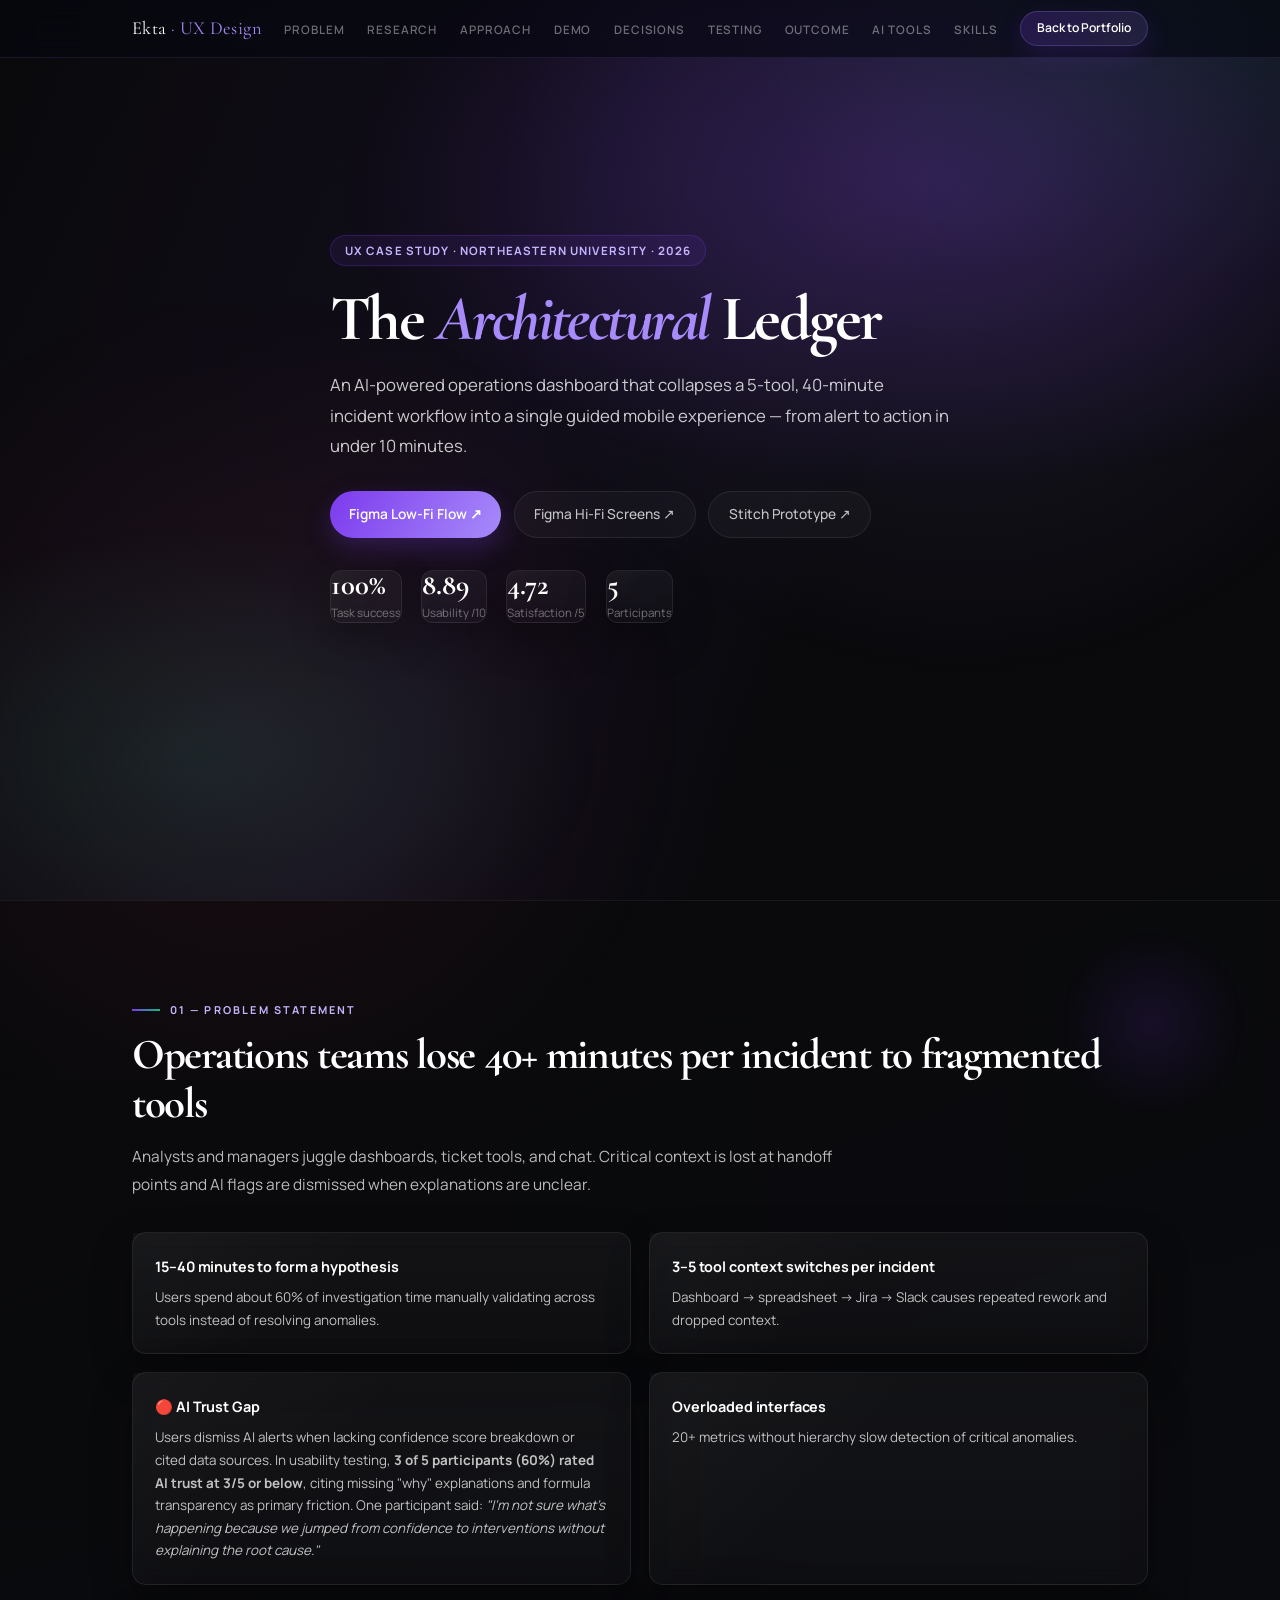
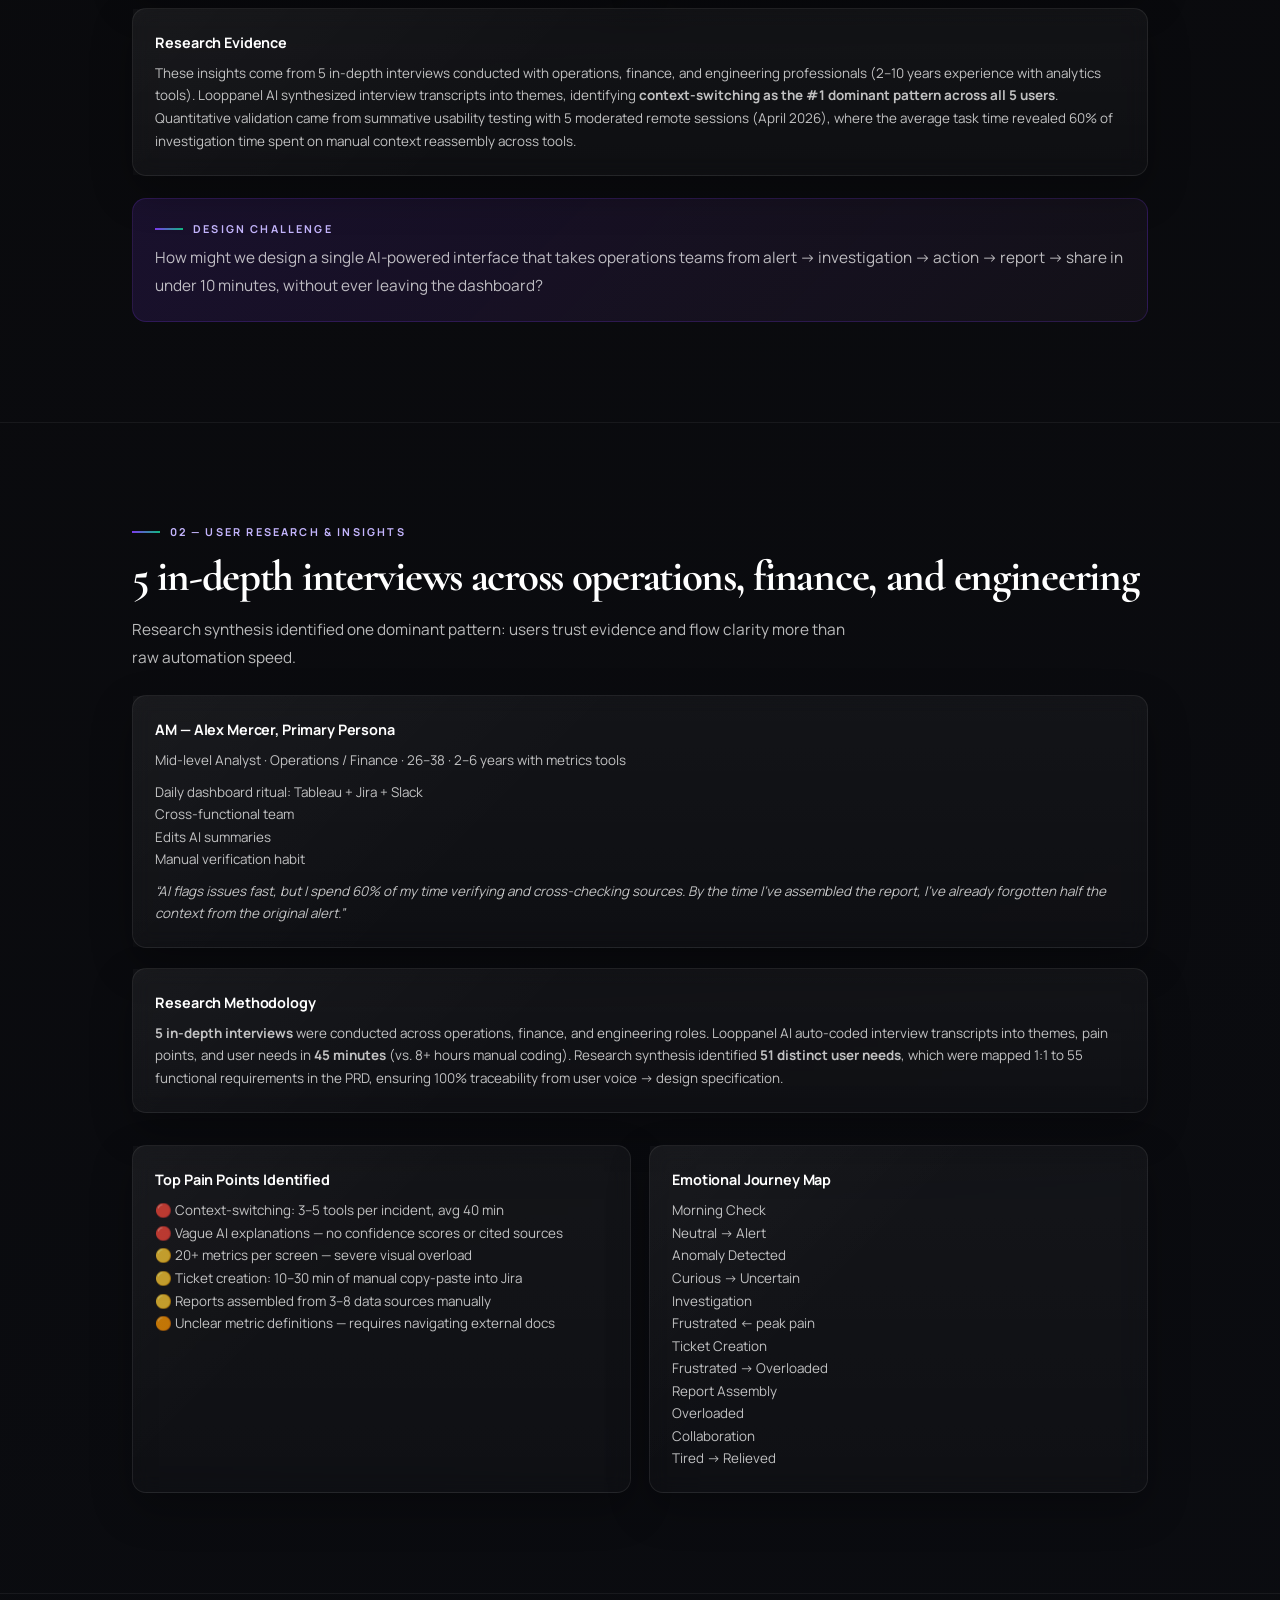
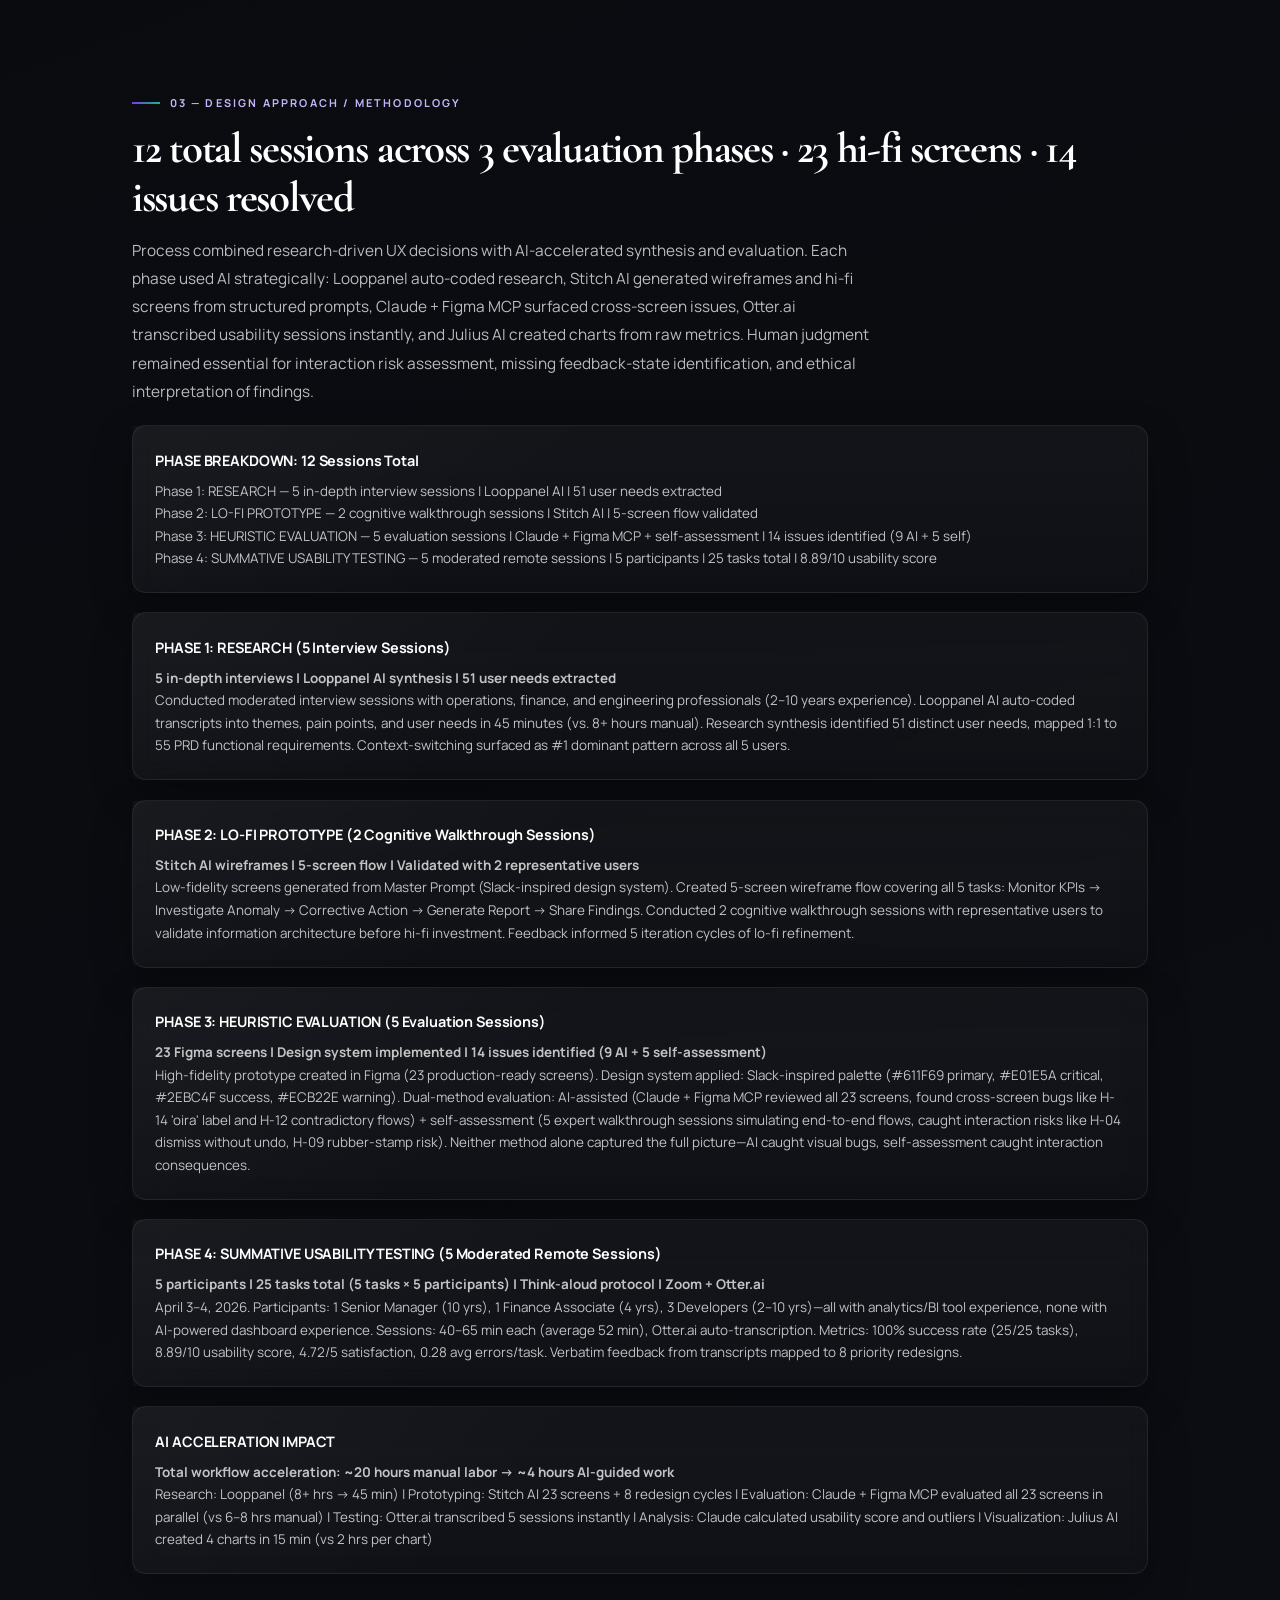
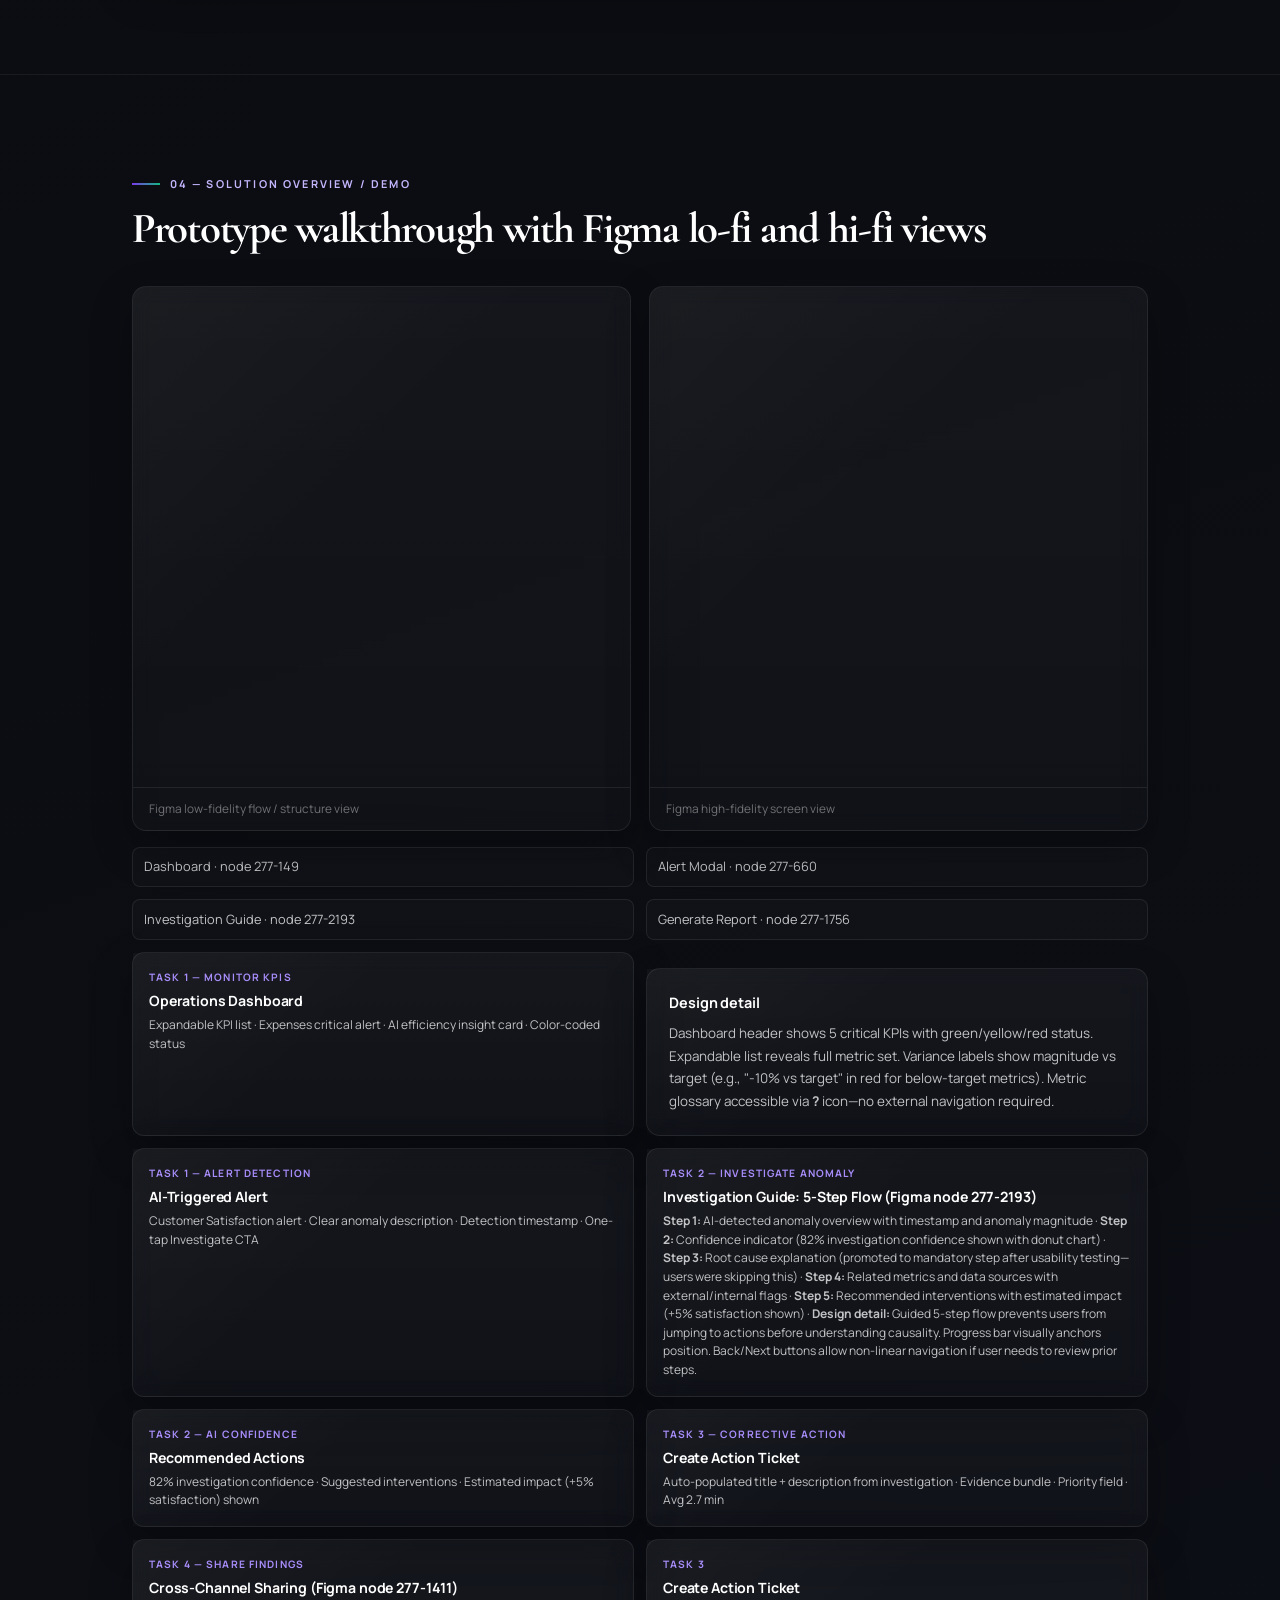
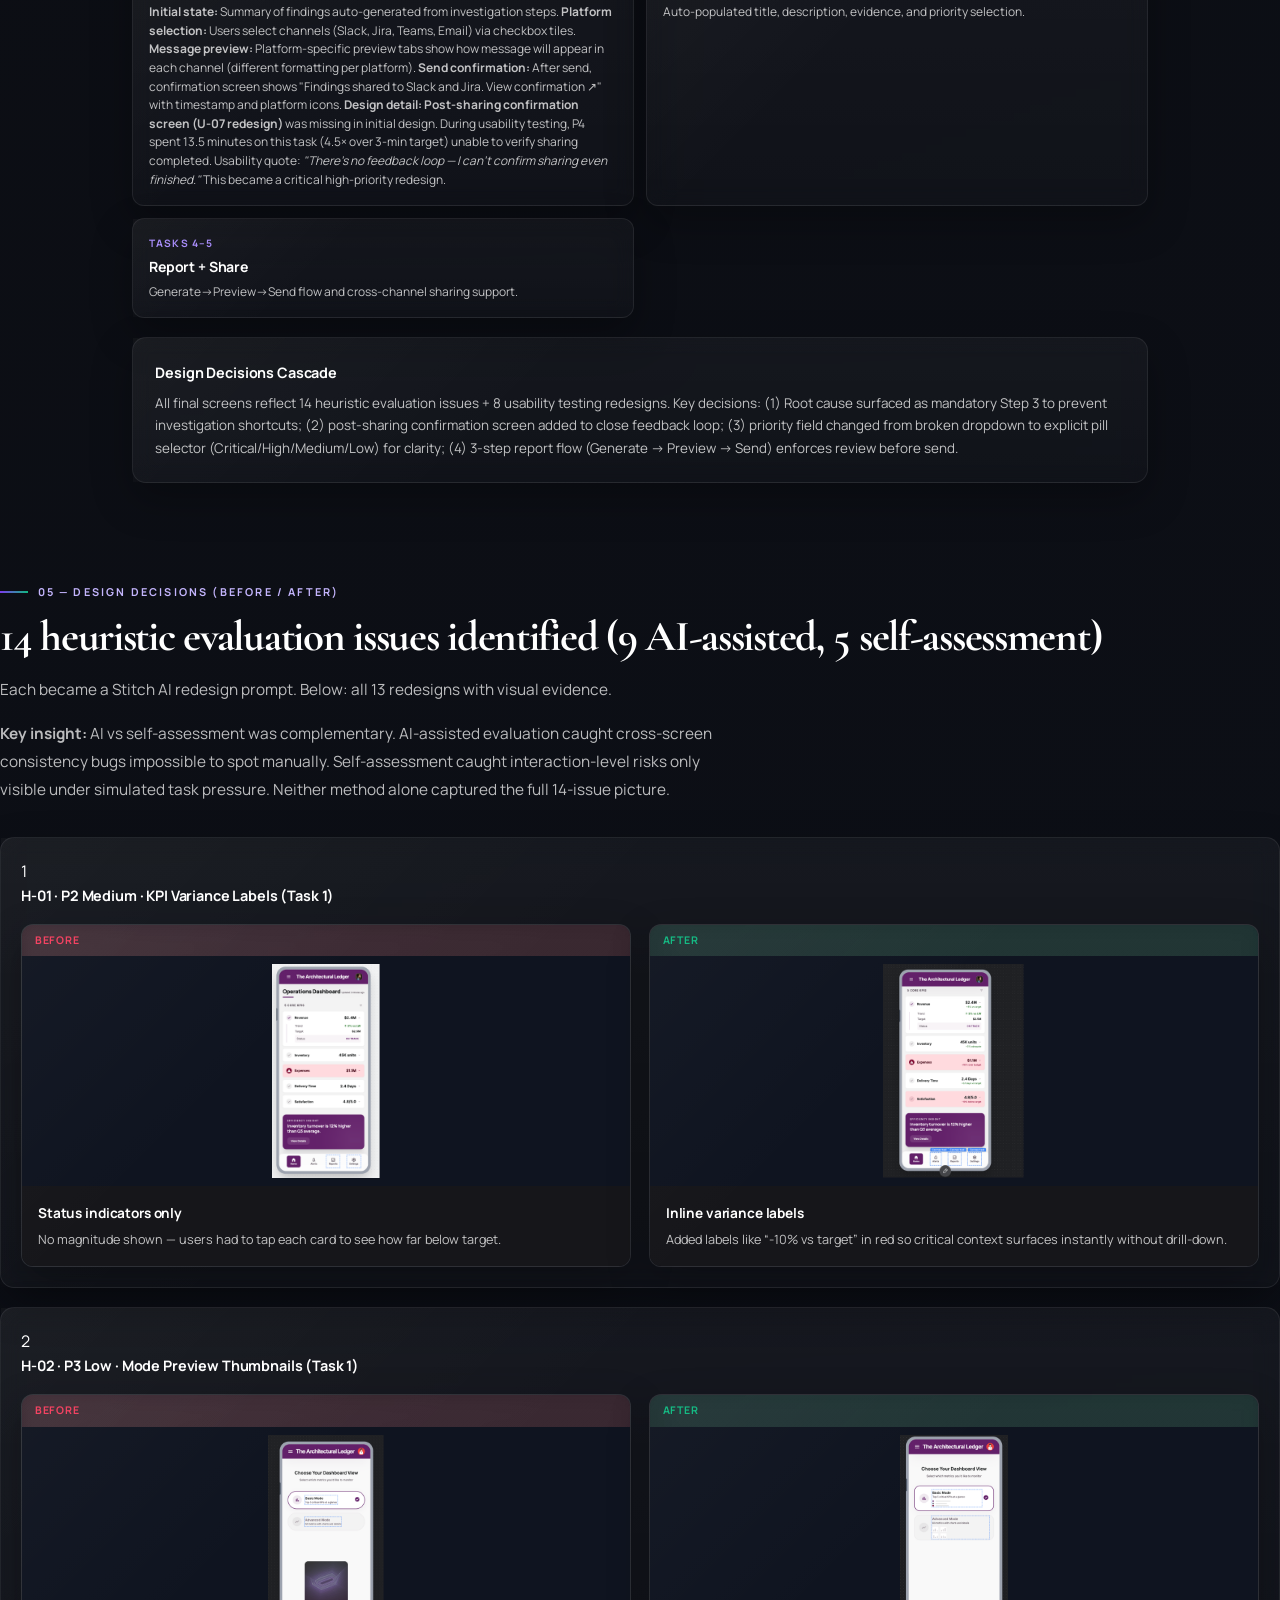
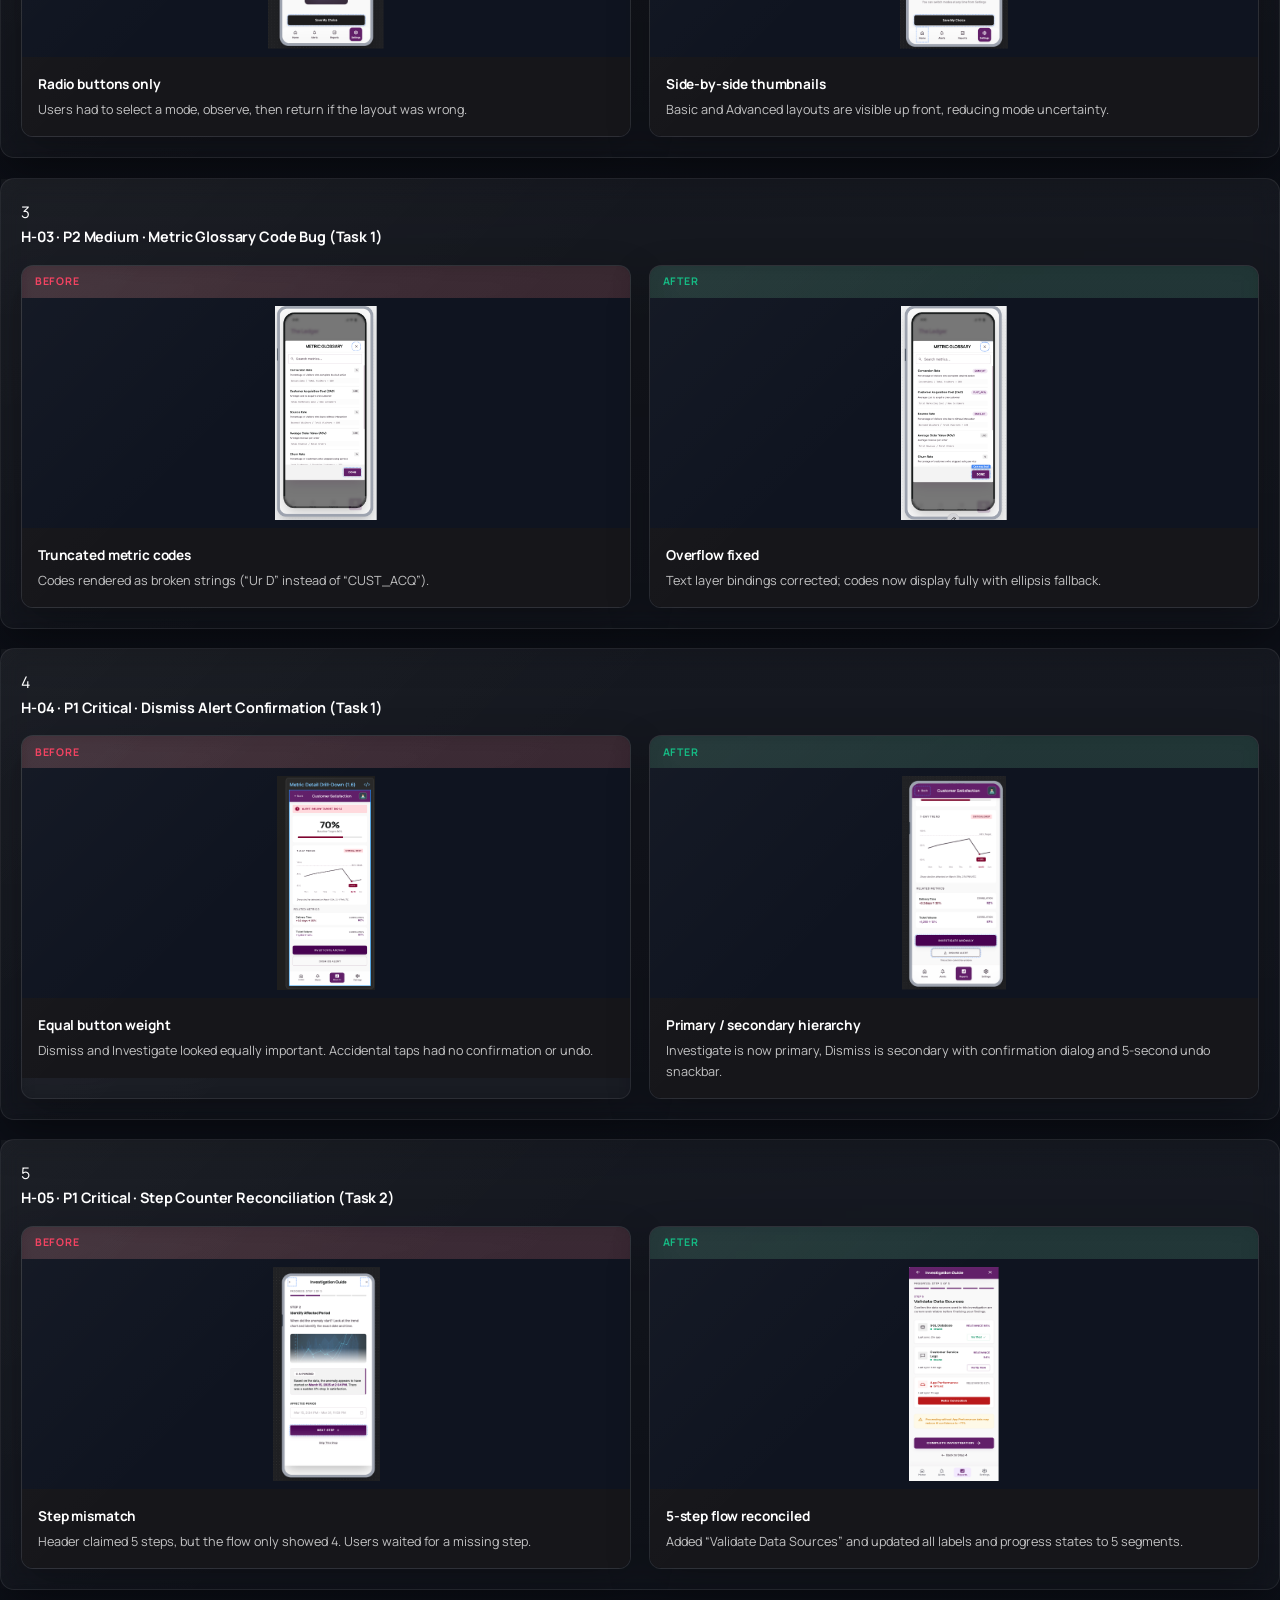
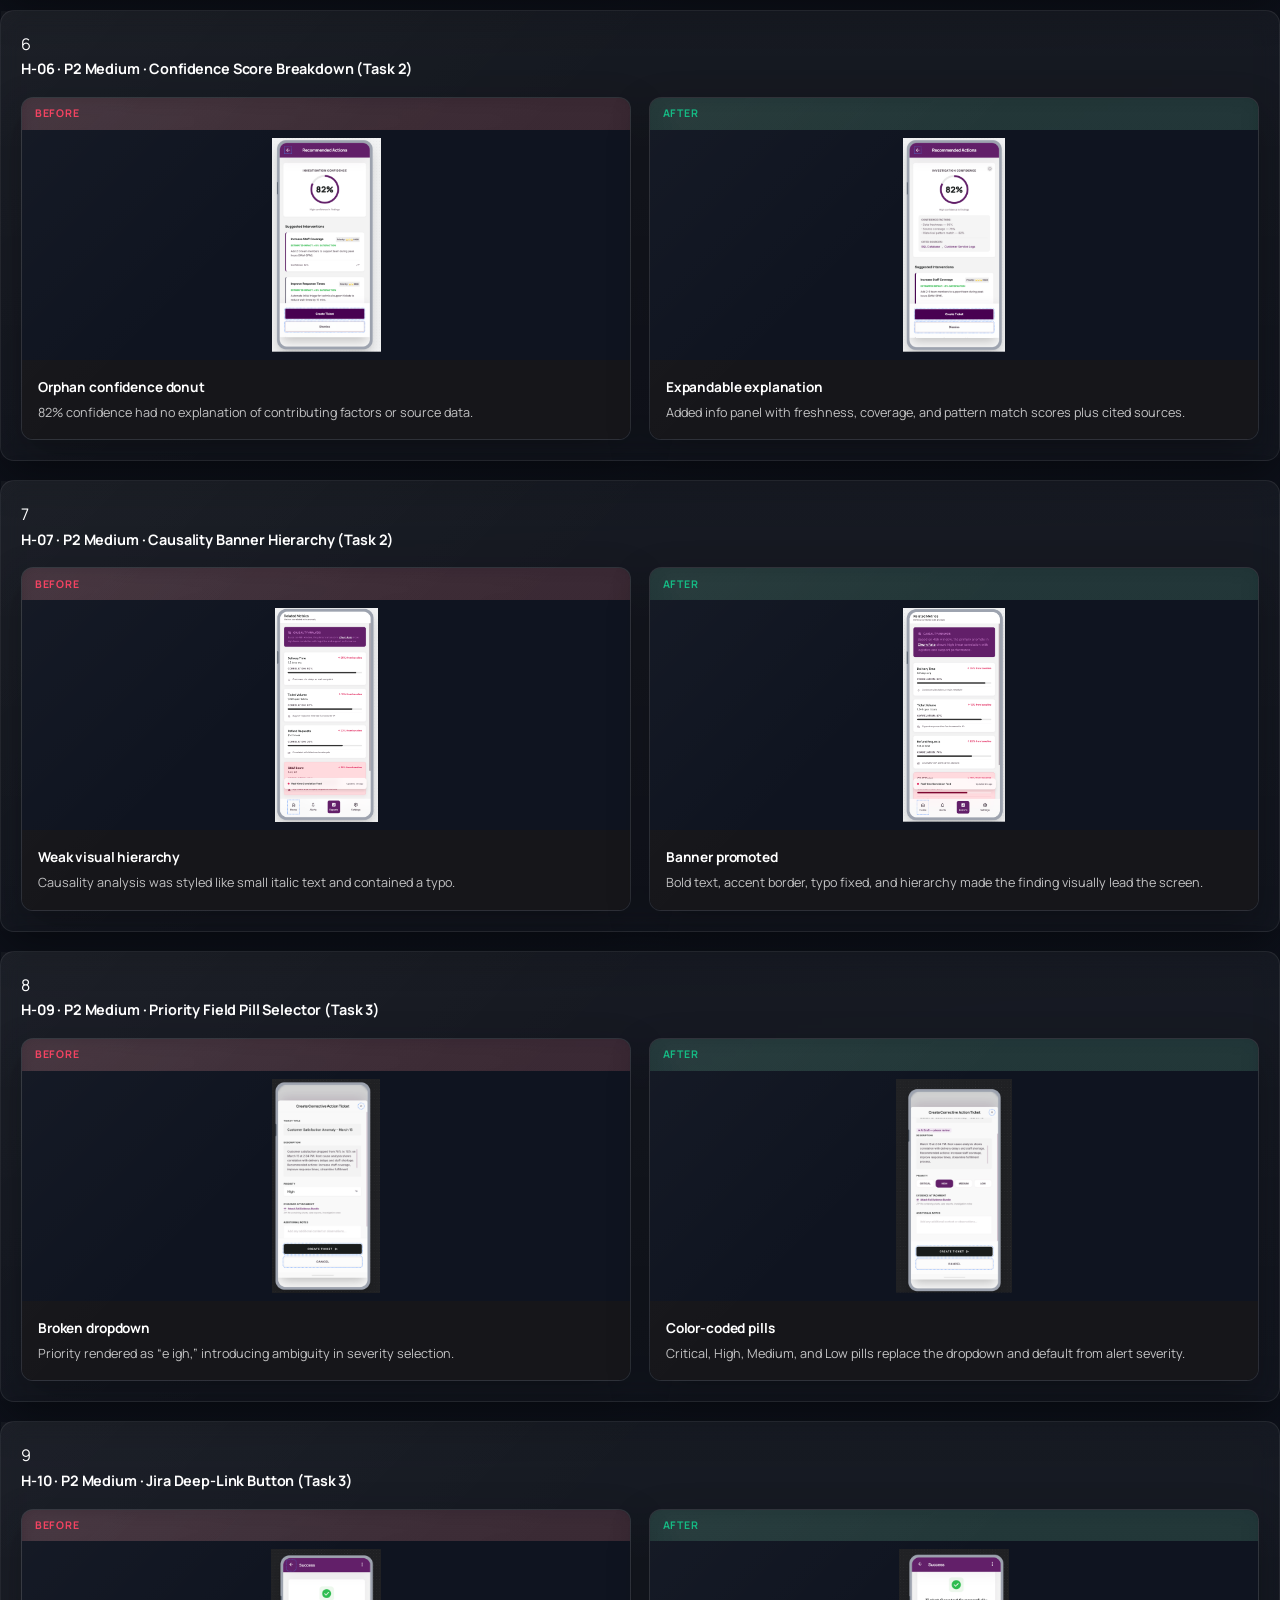
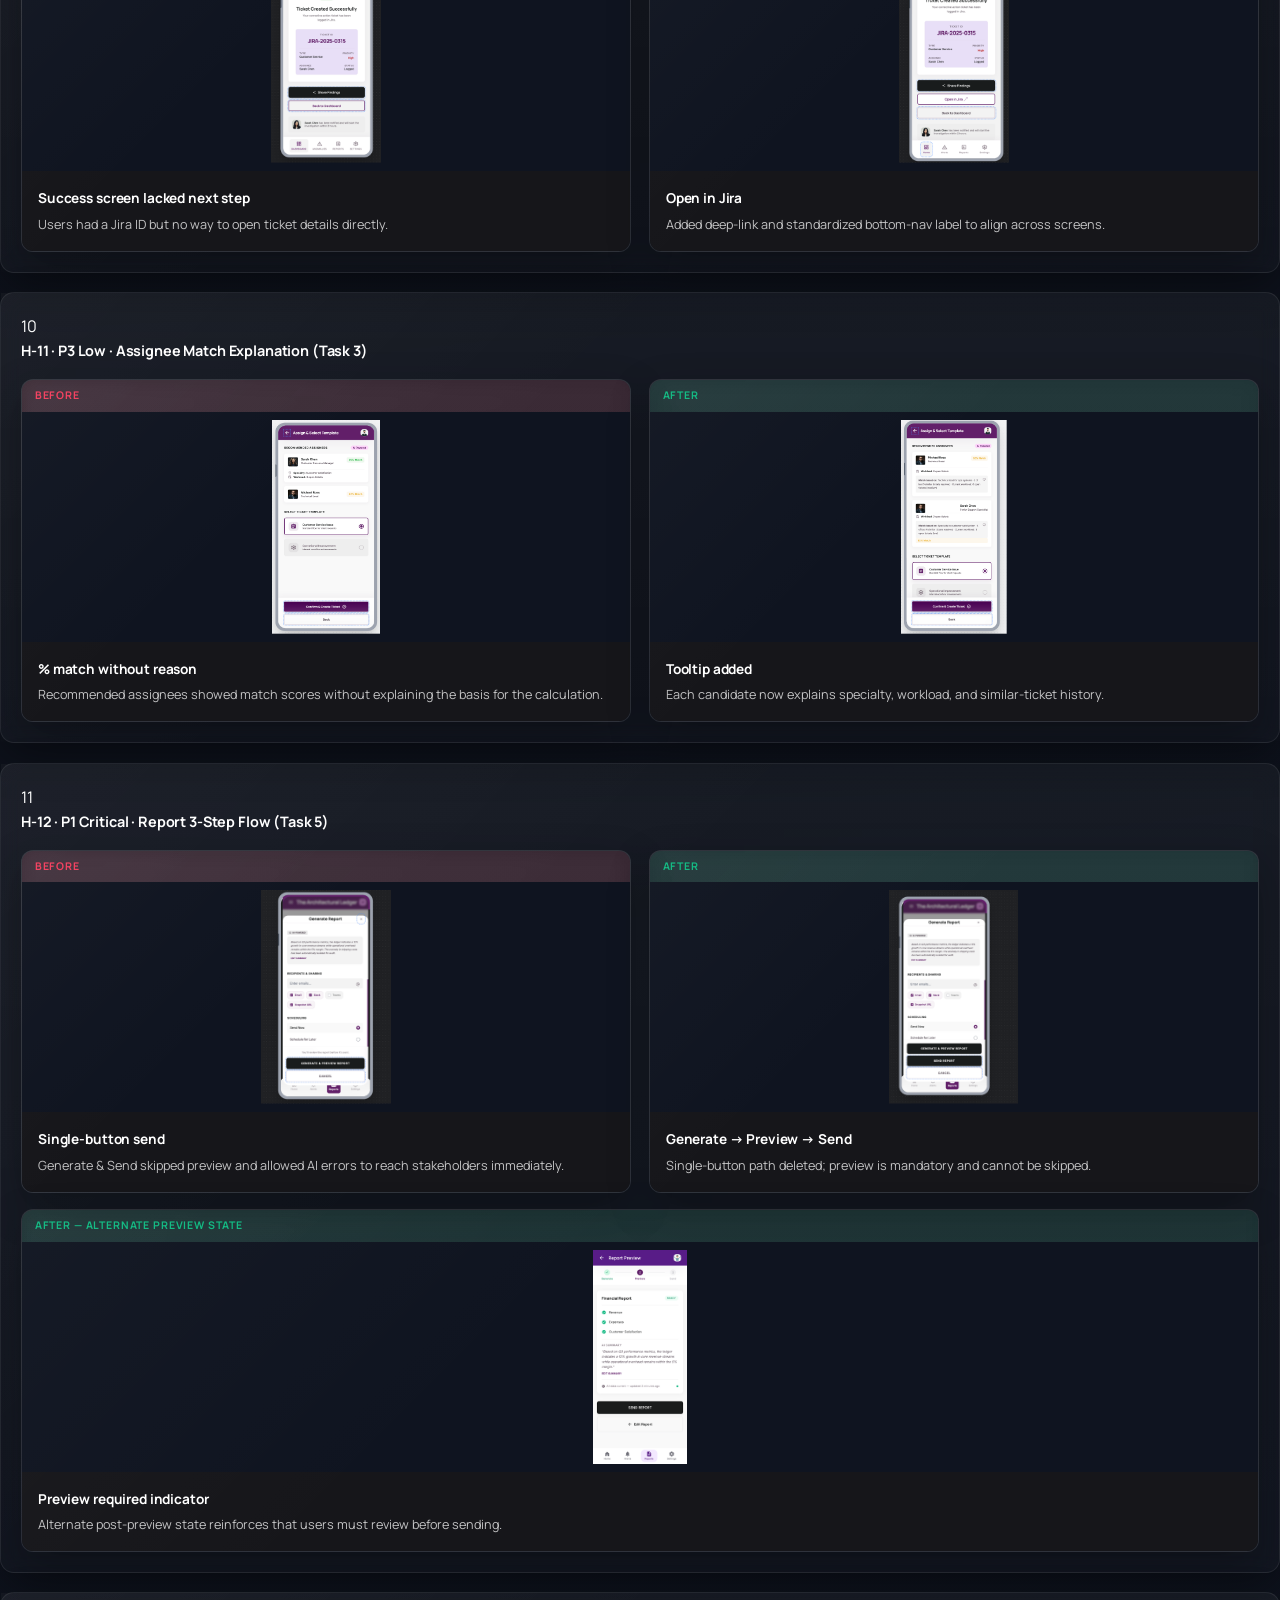
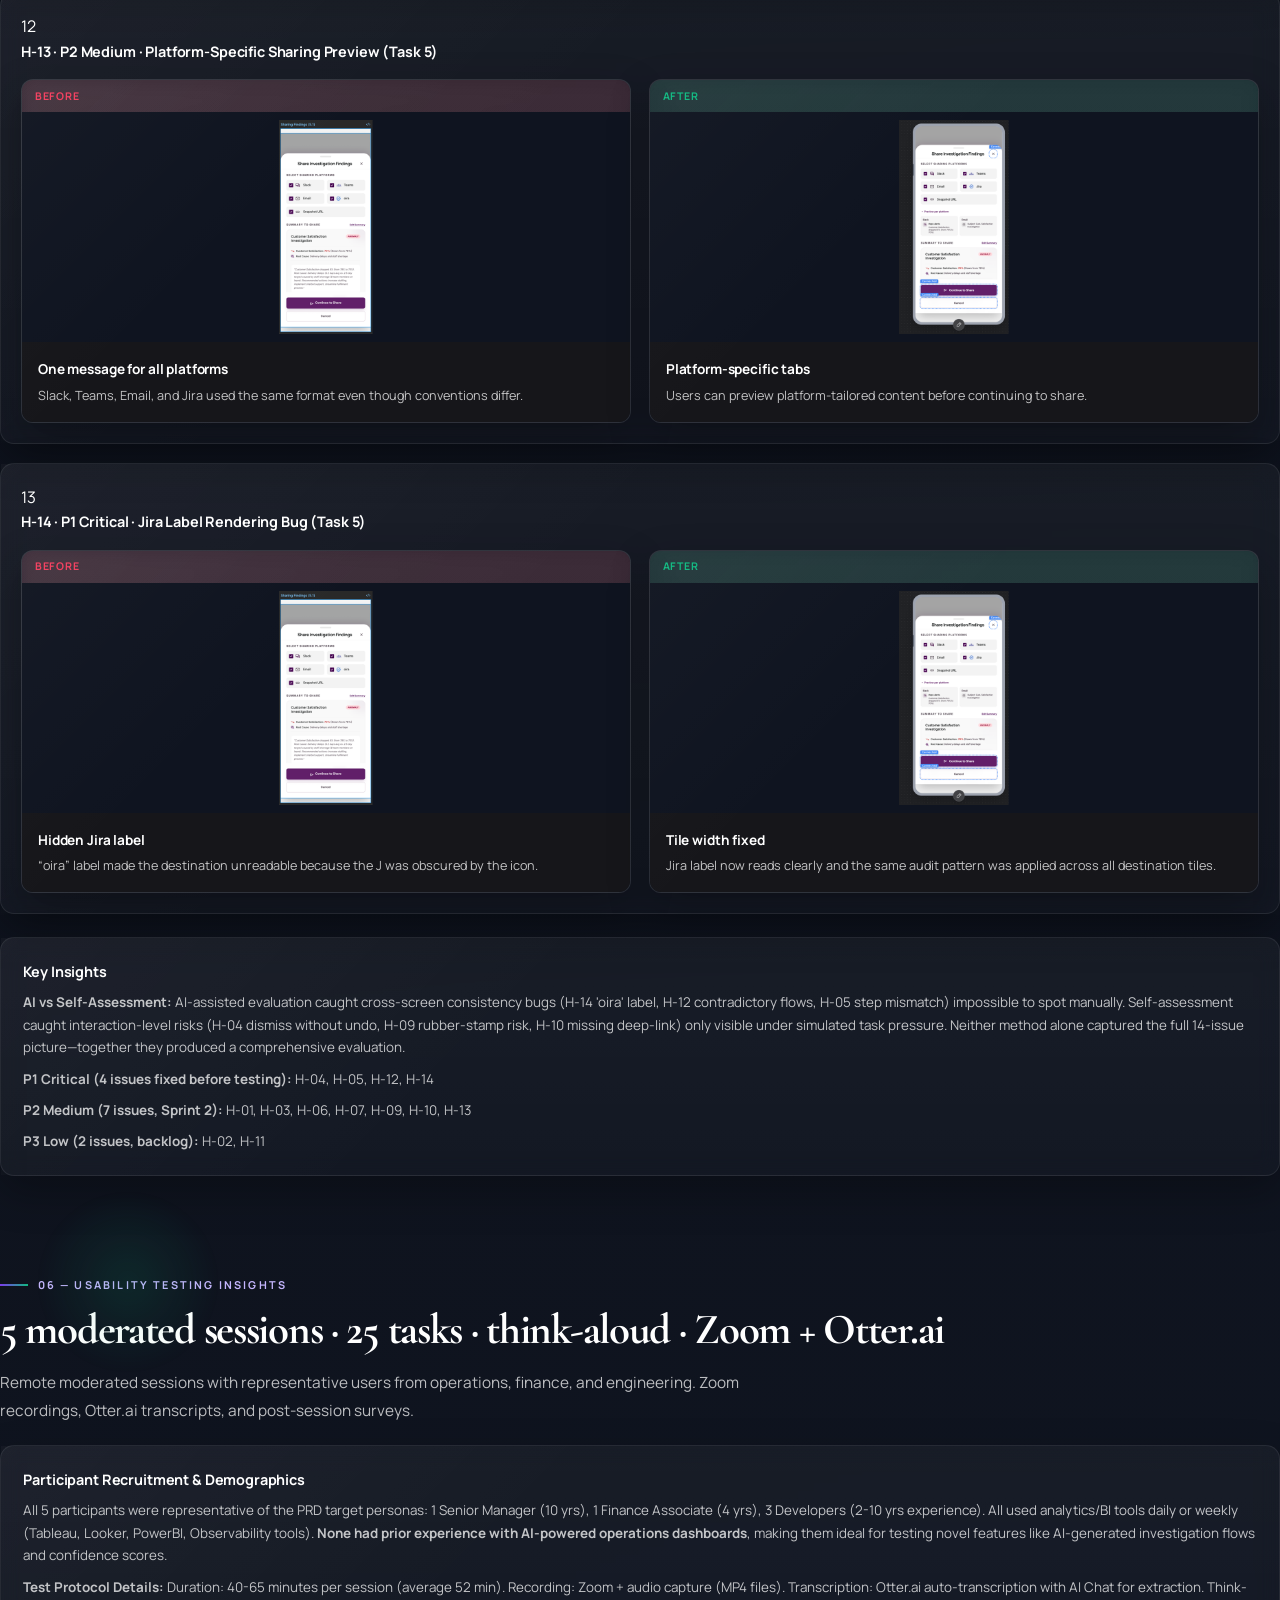
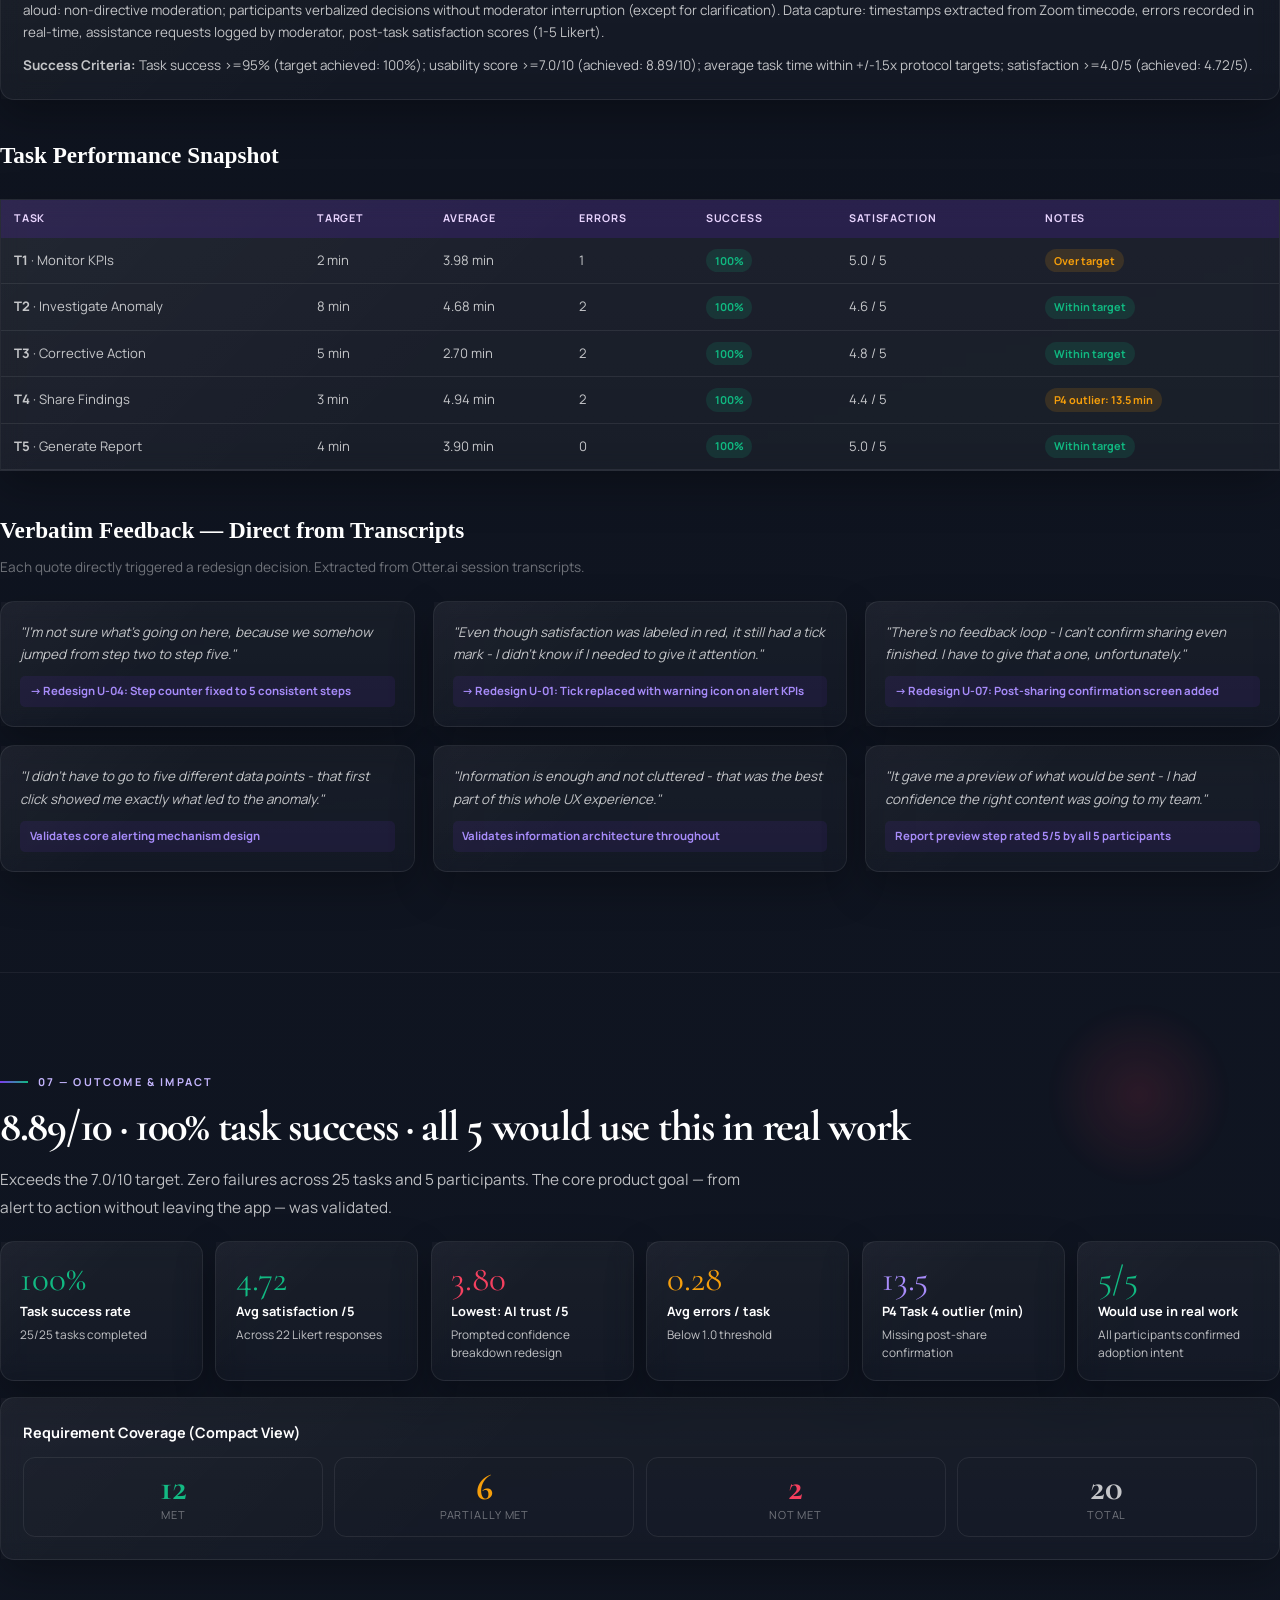
==== commit b0f03b0d: "Refine card density and section balance in case study" ====
--- a/projects/architectural-ledger/index.html
+++ b/projects/architectural-ledger/index.html
@@ -102,6 +102,8 @@
 .bat{padding:.45rem .8rem;font-size:.66rem;font-weight:700;letter-spacing:.08em;text-transform:uppercase}
 .bac.before .bat{background:rgba(244,63,94,.1);color:var(--cr)}
 .bac.after .bat{background:rgba(16,185,129,.1);color:var(--gd)}
+.bai{height:230px;background:#0f1420;padding:.5rem}
+.bai img{width:100%;height:100%;object-fit:contain;border-radius:8px}
 .bab{padding:1rem;background:var(--night2)}
 .bab h4{font-size:.85rem;margin-bottom:.3rem}
 .bab p{font-size:.79rem;color:var(--body);line-height:1.6}
@@ -257,7 +259,7 @@
 
 @keyframes drift{0%{transform:translate3d(0,0,0)}100%{transform:translate3d(3%,2%,0)}}
 
-@media(max-width:980px){.emb,.grid2,.tw,.qg,.bap,.cg{grid-template-columns:1fr}.pro{grid-template-columns:repeat(2,1fr)}.ag,.sgr{grid-template-columns:1fr 1fr}.mg,.sk{grid-template-columns:1fr 1fr}.nlk{grid-template-columns:1fr}.sb{grid-template-columns:1fr}}
+@media(max-width:980px){.emb,.grid2,.qg,.bap,.cg{grid-template-columns:1fr}.pro{grid-template-columns:repeat(2,1fr)}.ag,.sgr,.tw{grid-template-columns:1fr 1fr}.mg,.sk{grid-template-columns:1fr 1fr}.nlk{grid-template-columns:1fr}.sb{grid-template-columns:1fr}}
 @media(max-width:640px){.nm{display:none}.ag,.mg,.pro,.sgr,.sk{grid-template-columns:1fr}section{padding:4rem 0}}
 </style>
 </head>
@@ -751,19 +753,20 @@
     <h2 class="st">6 AI tools · every phase · ~20 hours of workflow accelerated</h2>
     <p class="ss">End-to-end experiment in AI-assisted UX. Each tool served a specific, deliberate role — AI accelerated without replacing critical design judgment.</p>
 
-    <div class="ac"><div class="ap">Research Phase</div><div class="an">Looppanel</div><div class="au">Auto-coded 5 interview transcripts into themes, pain points, and user needs. Generated persona inputs and affinity cluster summaries from observational research.</div><div class="ai2">Cut 8+ hrs of qualitative coding to ~45 min. Surfaced "context-switching" as the dominant theme across all 5 users.</div></div>
-    <div style="margin:1rem 0 1.4rem;text-align:center"><img src="../../website_images/looppanel.png" alt="Looppanel analysis output" style="border-radius:12px;border:1px solid var(--bd);max-width:100%;height:auto;max-height:280px"></div>
-    <div class="ac"><div class="ap">Lo-Fi Prototype (Phase 2)</div><div class="an">Stitch AI</div><div class="au">5-screen wireframe flow generated from Master Prompt design system. Used for 2 cognitive walkthrough sessions to validate information architecture. Informed 5 iteration cycles before hi-fi investment.</div><div class="ai2">Low-fi validation reduced rework risk before high-fidelity production.</div></div>
-    <div class="ac"><div class="ap">Hi-Fi Prototype (Phase 3)</div><div class="an">Stitch AI</div><div class="au">Screen-by-screen generation for all 23 hi-fi screens using Master Prompt design system and per-screen detail prompts. 8 redesign iteration cycles after heuristic evaluation feedback.</div><div class="ai2">Prompt precision and structured iteration improved consistency across the full flow.</div></div>
-    <div style="margin:1rem 0 1.4rem;text-align:center"><img src="../../website_images/Stich.png" alt="Google Stitch prototype screens" style="border-radius:12px;border:1px solid var(--bd);max-width:100%;height:auto;max-height:320px"></div>
-    <div class="ac"><div class="ap">Google Stitch Section</div><div class="an">Google Stitch — Interactive Prototype</div><div class="au">Google Stitch was used to rapidly generate and iterate interaction flows before final Figma refinement. It helped validate sequence, state transitions, and prompt-driven UI variants early in the design cycle.</div><div class="ai2">Open the latest Stitch preview: <a href="https://stitch.withgoogle.com/preview/2995770284776790837?node-id=e0bd25f944e54c0d9bce705a5f54784f" target="_blank" style="color:var(--pl)">Google Stitch Prototype ↗</a></div></div>
-    <div class="ac"><div class="ap">Evaluation (Phase 3)</div><div class="an">Claude + Figma MCP + Self-Assessment</div><div class="au">AI review found cross-screen consistency issues quickly; self-assessment caught interaction-level issues under task pressure.</div><div class="ai2">Combined output: 14 issues total (9 AI-detected consistency issues, 5 self-assessment interaction risks).</div></div>
-    <div class="ac"><div class="ap">Usability Testing (Phase 4)</div><div class="an">Otter.ai + ChatGPT</div><div class="au">Otter.ai transcribed 5 Zoom sessions and extracted quote-level evidence. ChatGPT supported real-time metric structure and requirement gap checks.</div><div class="ai2">Results consolidated into score, outlier analysis, and redesign prioritization.</div></div>
-    <div style="margin:1.5rem 0;text-align:center"><img src="../../website_images/otterai.png" alt="Otter.ai transcript analysis" style="border-radius:12px;border:1px solid var(--bd);max-width:100%;height:auto;max-height:280px"></div>
-    <div class="ac"><div class="ap">Data Visualization</div><div class="an">Julius AI</div><div class="au">Generated 4 publication-quality charts from usability data: task time comparison, satisfaction by category, error distribution, and usability score breakdown.</div><div class="ai2">Reduced chart production from about 2 hours to about 15 minutes per chart set.</div></div>
-    <div style="margin:2rem 0 1.5rem">
+    <div class="ag" style="margin-top:1.2rem">
+      <div class="ac"><div class="ap">Research Phase</div><div class="an">Looppanel</div><div class="au">Auto-coded 5 interview transcripts into themes, pain points, and user needs. Generated persona inputs and affinity cluster summaries from observational research.</div><div class="ai2">Cut 8+ hrs of qualitative coding to ~45 min. Surfaced "context-switching" as the dominant theme across all 5 users.</div></div>
+      <div class="ac"><div class="ap">Prototype Design (Lo-Fi + Hi-Fi)</div><div class="an">Stitch AI</div><div class="au">Used a master prompt system for early wireframes and final 23-screen high-fidelity generation. Supported rapid iteration after heuristic feedback while preserving flow consistency.</div><div class="ai2">Interactive preview: <a href="https://stitch.withgoogle.com/preview/2995770284776790837?node-id=e0bd25f944e54c0d9bce705a5f54784f" target="_blank" style="color:var(--pl)">Google Stitch Prototype ↗</a></div></div>
+      <div class="ac"><div class="ap">Evaluation (Phase 3)</div><div class="an">Claude + Figma MCP + Self-Assessment</div><div class="au">AI review found cross-screen consistency issues quickly; self-assessment caught interaction-level issues under task pressure.</div><div class="ai2">Combined output: 14 issues total (9 AI-detected consistency issues, 5 self-assessment interaction risks).</div></div>
+      <div class="ac"><div class="ap">Usability Testing (Phase 4)</div><div class="an">Otter.ai + ChatGPT</div><div class="au">Otter.ai transcribed 5 Zoom sessions and extracted quote-level evidence. ChatGPT supported real-time metric structure and requirement gap checks.</div><div class="ai2">Results consolidated into score, outlier analysis, and redesign prioritization.</div></div>
+      <div class="ac"><div class="ap">Data Visualization</div><div class="an">Julius AI</div><div class="au">Generated 4 publication-quality charts from usability data: task time comparison, satisfaction by category, error distribution, and usability score breakdown.</div><div class="ai2">Reduced chart production from about 2 hours to about 15 minutes per chart set.</div></div>
+    </div>
+
+    <div style="margin:1.2rem auto 1.4rem;max-width:860px;text-align:center"><img src="../../website_images/looppanel.png" alt="Looppanel analysis output" style="border-radius:12px;border:1px solid var(--bd);max-width:100%;height:auto;max-height:250px"></div>
+    <div style="margin:1rem auto 1.4rem;max-width:920px;text-align:center"><img src="../../website_images/Stich.png" alt="Google Stitch prototype screens" style="border-radius:12px;border:1px solid var(--bd);max-width:100%;height:auto;max-height:280px"></div>
+    <div style="margin:1.3rem auto 1.6rem;max-width:860px;text-align:center"><img src="../../website_images/otterai.png" alt="Otter.ai transcript analysis" style="border-radius:12px;border:1px solid var(--bd);max-width:100%;height:auto;max-height:250px"></div>
+    <div style="margin:2rem auto 1.5rem;max-width:980px;padding:0 .6rem">
       <h5 style="font-size:.75rem;font-weight:700;letter-spacing:.08em;text-transform:uppercase;color:var(--muted);margin-bottom:1rem;text-align:center">Generated Charts — Julius AI</h5>
-      <div style="display:grid;grid-template-columns:repeat(2,minmax(0,1fr));gap:1rem">
+      <div style="display:grid;grid-template-columns:repeat(2,minmax(0,1fr));gap:1rem;padding:0 .25rem">
         <img src="../../website_images/avgtask.png" alt="Average Task Time Comparison" style="border-radius:12px;border:1px solid var(--bd);width:100%;height:auto">
         <img src="../../website_images/errordistribution.png" alt="Error Distribution Chart" style="border-radius:12px;border:1px solid var(--bd);width:100%;height:auto">
         <img src="../../website_images/satisfaction.png" alt="Satisfaction by Category" style="border-radius:12px;border:1px solid var(--bd);width:100%;height:auto">
@@ -781,14 +784,16 @@
   <div class="c"><div class="m">
     <p class="sl">09 — Skills Demonstrated</p>
     <h2 class="st">End-to-end UX practice across research, design & validation</h2>
-    <div class="skc"><div class="ski">🔍</div><div class="skn">User Research</div><div class="skd">Moderated interviews, observational sessions, Looppanel AI synthesis, persona development, journey mapping.</div></div>
-    <div class="skc"><div class="ski">📋</div><div class="skn">Requirements Definition</div><div class="skd">55 functional + 42 UI requirements, full traceability from user need to PRD to prototype screen.</div></div>
-    <div class="skc"><div class="ski">✏️</div><div class="skn">Wireframing & Prototyping</div><div class="skd">Lo-fi in Stitch AI, hi-fi in Figma, mobile-first design, 23 screens across 5 tasks.</div></div>
-    <div class="skc"><div class="ski">🎨</div><div class="skn">Visual & Interaction Design</div><div class="skd">Design system with color tokens, Slack-inspired palette, and consistent component library.</div></div>
-    <div class="skc"><div class="ski">🔬</div><div class="skn">Heuristic Evaluation</div><div class="skd">Nielsen's 10 heuristics, 14 issues (P0-P3), AI-assisted full-prototype evaluation via Figma MCP.</div></div>
-    <div class="skc"><div class="ski">🧪</div><div class="skn">Summative Usability Testing</div><div class="skd">5 moderated remote sessions, think-aloud protocol, quantitative scoring, and outlier analysis.</div></div>
-    <div class="skc"><div class="ski">📊</div><div class="skn">Quantitative UX Analysis</div><div class="skd">Weighted usability scoring, task metrics, Likert scales, and UX requirement compliance tracking.</div></div>
-    <div class="skc"><div class="ski">🤖</div><div class="skn">AI-Augmented Design</div><div class="skd">6 AI tools across full lifecycle: research, prototyping, evaluation, testing, and visualization.</div></div>
+    <div class="sk" style="margin-top:1.2rem">
+      <div class="skc"><div class="ski">🔍</div><div class="skn">User Research</div><div class="skd">Moderated interviews, observational sessions, Looppanel AI synthesis, persona development, journey mapping.</div></div>
+      <div class="skc"><div class="ski">📋</div><div class="skn">Requirements Definition</div><div class="skd">55 functional + 42 UI requirements, full traceability from user need to PRD to prototype screen.</div></div>
+      <div class="skc"><div class="ski">✏️</div><div class="skn">Wireframing & Prototyping</div><div class="skd">Lo-fi in Stitch AI, hi-fi in Figma, mobile-first design, 23 screens across 5 tasks.</div></div>
+      <div class="skc"><div class="ski">🎨</div><div class="skn">Visual & Interaction Design</div><div class="skd">Design system with color tokens, Slack-inspired palette, and consistent component library.</div></div>
+      <div class="skc"><div class="ski">🔬</div><div class="skn">Heuristic Evaluation</div><div class="skd">Nielsen's 10 heuristics, 14 issues (P0-P3), AI-assisted full-prototype evaluation via Figma MCP.</div></div>
+      <div class="skc"><div class="ski">🧪</div><div class="skn">Summative Usability Testing</div><div class="skd">5 moderated remote sessions, think-aloud protocol, quantitative scoring, and outlier analysis.</div></div>
+      <div class="skc"><div class="ski">📊</div><div class="skn">Quantitative UX Analysis</div><div class="skd">Weighted usability scoring, task metrics, Likert scales, and UX requirement compliance tracking.</div></div>
+      <div class="skc"><div class="ski">🤖</div><div class="skn">AI-Augmented Design</div><div class="skd">6 AI tools across full lifecycle: research, prototyping, evaluation, testing, and visualization.</div></div>
+    </div>
   </div></div>
 </section>
 
@@ -796,11 +801,13 @@
   <div class="c"><div class="m">
     <p class="sl">10 — Key Takeaways & Next Improvements</p>
     <h2 class="st">What designing an AI product with AI tools taught me</h2>
-    <div class="tc"><h4>AI evaluation + self-assessment are complementary</h4><p>AI caught cross-screen consistency bugs in minutes, while self-assessment exposed interaction consequences AI could not predict. Together they produced the complete 14-issue picture.</p></div>
-    <div class="tc"><h4>Transparency is the prerequisite for AI trust</h4><p>AI trust satisfaction was the lowest score (3.80/5). Users asked for confidence logic and source visibility to trust recommendations.</p></div>
-    <div class="tc"><h4>One outlier can point to the highest-impact fix</h4><p>P4's 13.5-minute Task 4 outlier exposed a missing post-sharing confirmation state and directly drove redesign U-07.</p></div>
-    <div class="tc"><h4>The PRD is the operational north star</h4><p>Both "Not Met" requirements were in the PRD from day one and only surfaced under real usability-test pressure.</p></div>
-    <div class="tc"><h4>Prompt quality shapes output quality</h4><p>Vague prompts produced generic screens; prompt sets with screen IDs, explicit states, and PRD constraints produced production-quality outcomes.</p></div>
+    <div class="tw" style="margin-top:1.2rem">
+      <div class="tc"><h4>AI evaluation + self-assessment are complementary</h4><p>AI caught cross-screen consistency bugs in minutes, while self-assessment exposed interaction consequences AI could not predict. Together they produced the complete 14-issue picture.</p></div>
+      <div class="tc"><h4>Transparency is the prerequisite for AI trust</h4><p>AI trust satisfaction was the lowest score (3.80/5). Users asked for confidence logic and source visibility to trust recommendations.</p></div>
+      <div class="tc"><h4>One outlier can point to the highest-impact fix</h4><p>P4's 13.5-minute Task 4 outlier exposed a missing post-sharing confirmation state and directly drove redesign U-07.</p></div>
+      <div class="tc"><h4>The PRD is the operational north star</h4><p>Both "Not Met" requirements were in the PRD from day one and only surfaced under real usability-test pressure.</p></div>
+      <div class="tc"><h4>Prompt quality shapes output quality</h4><p>Vague prompts produced generic screens; prompt sets with screen IDs, explicit states, and PRD constraints produced production-quality outcomes.</p></div>
+    </div>
   </div></div>
 </section>
 
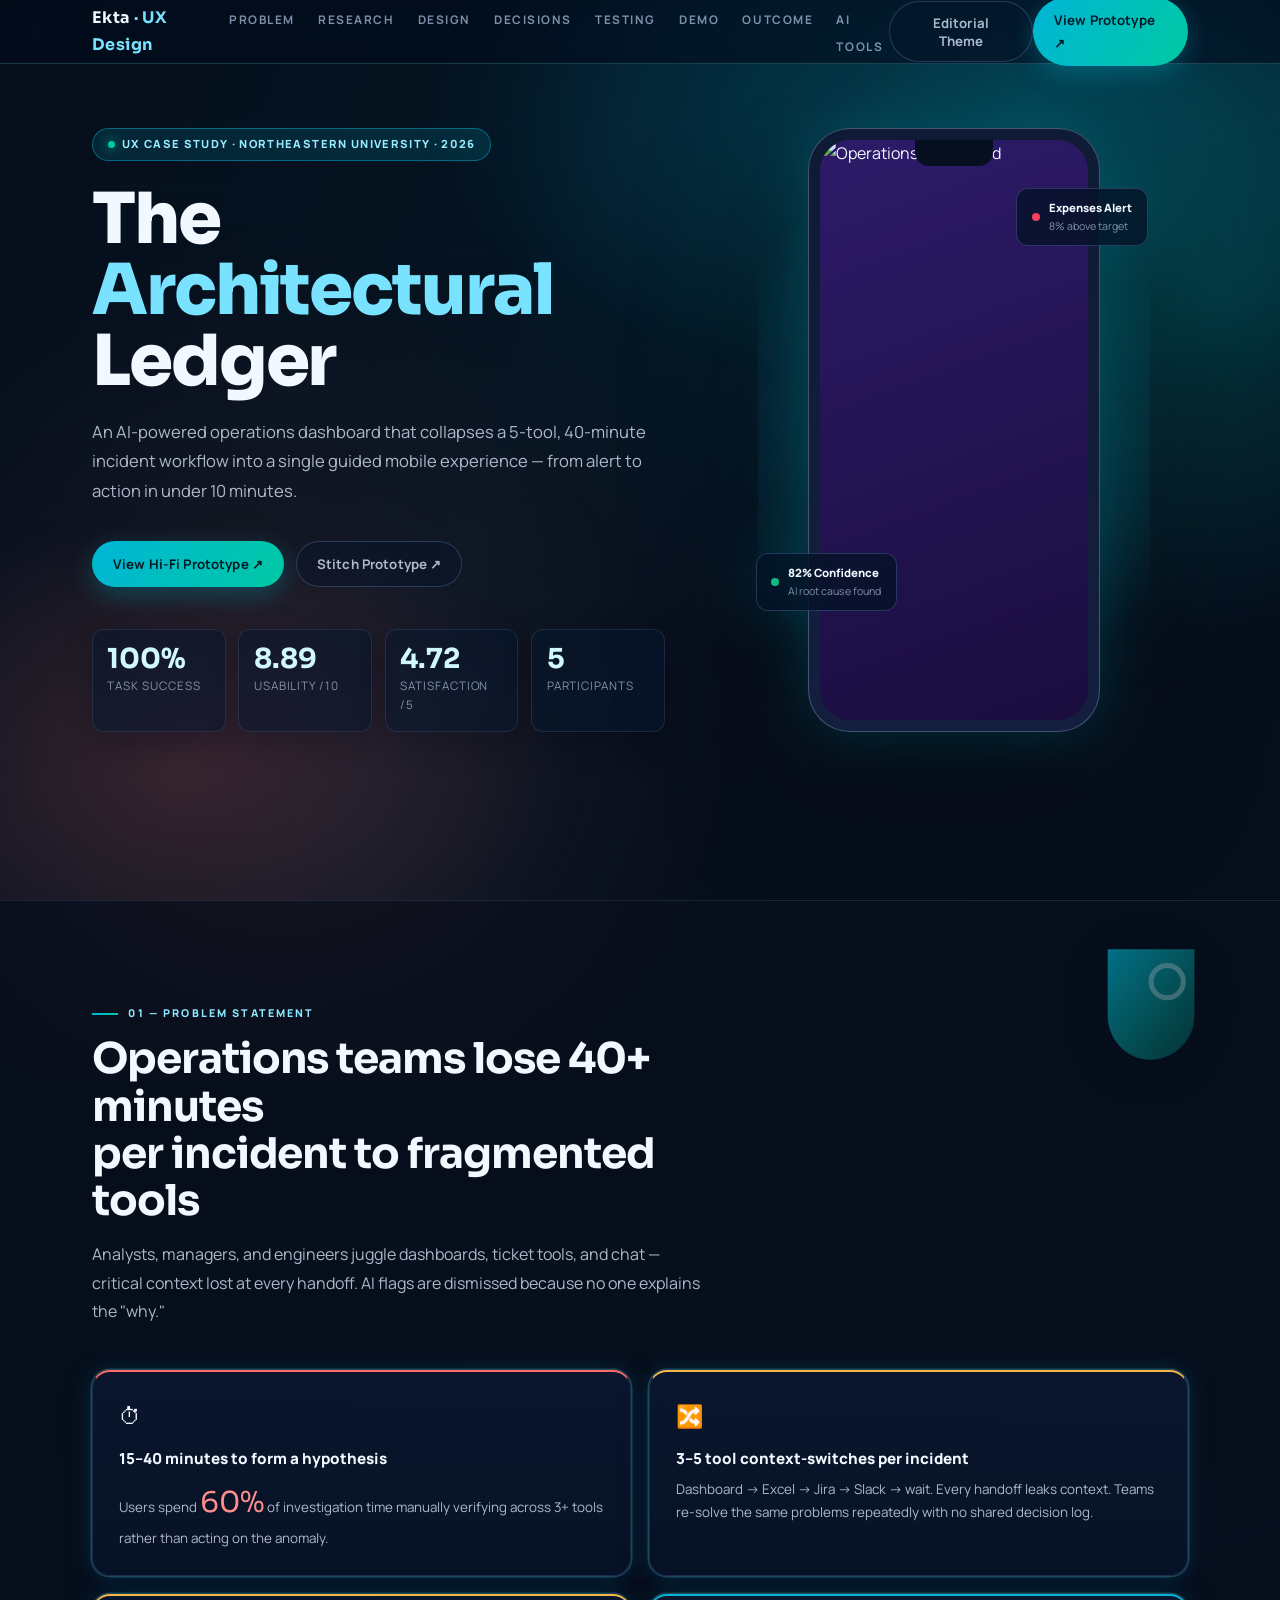
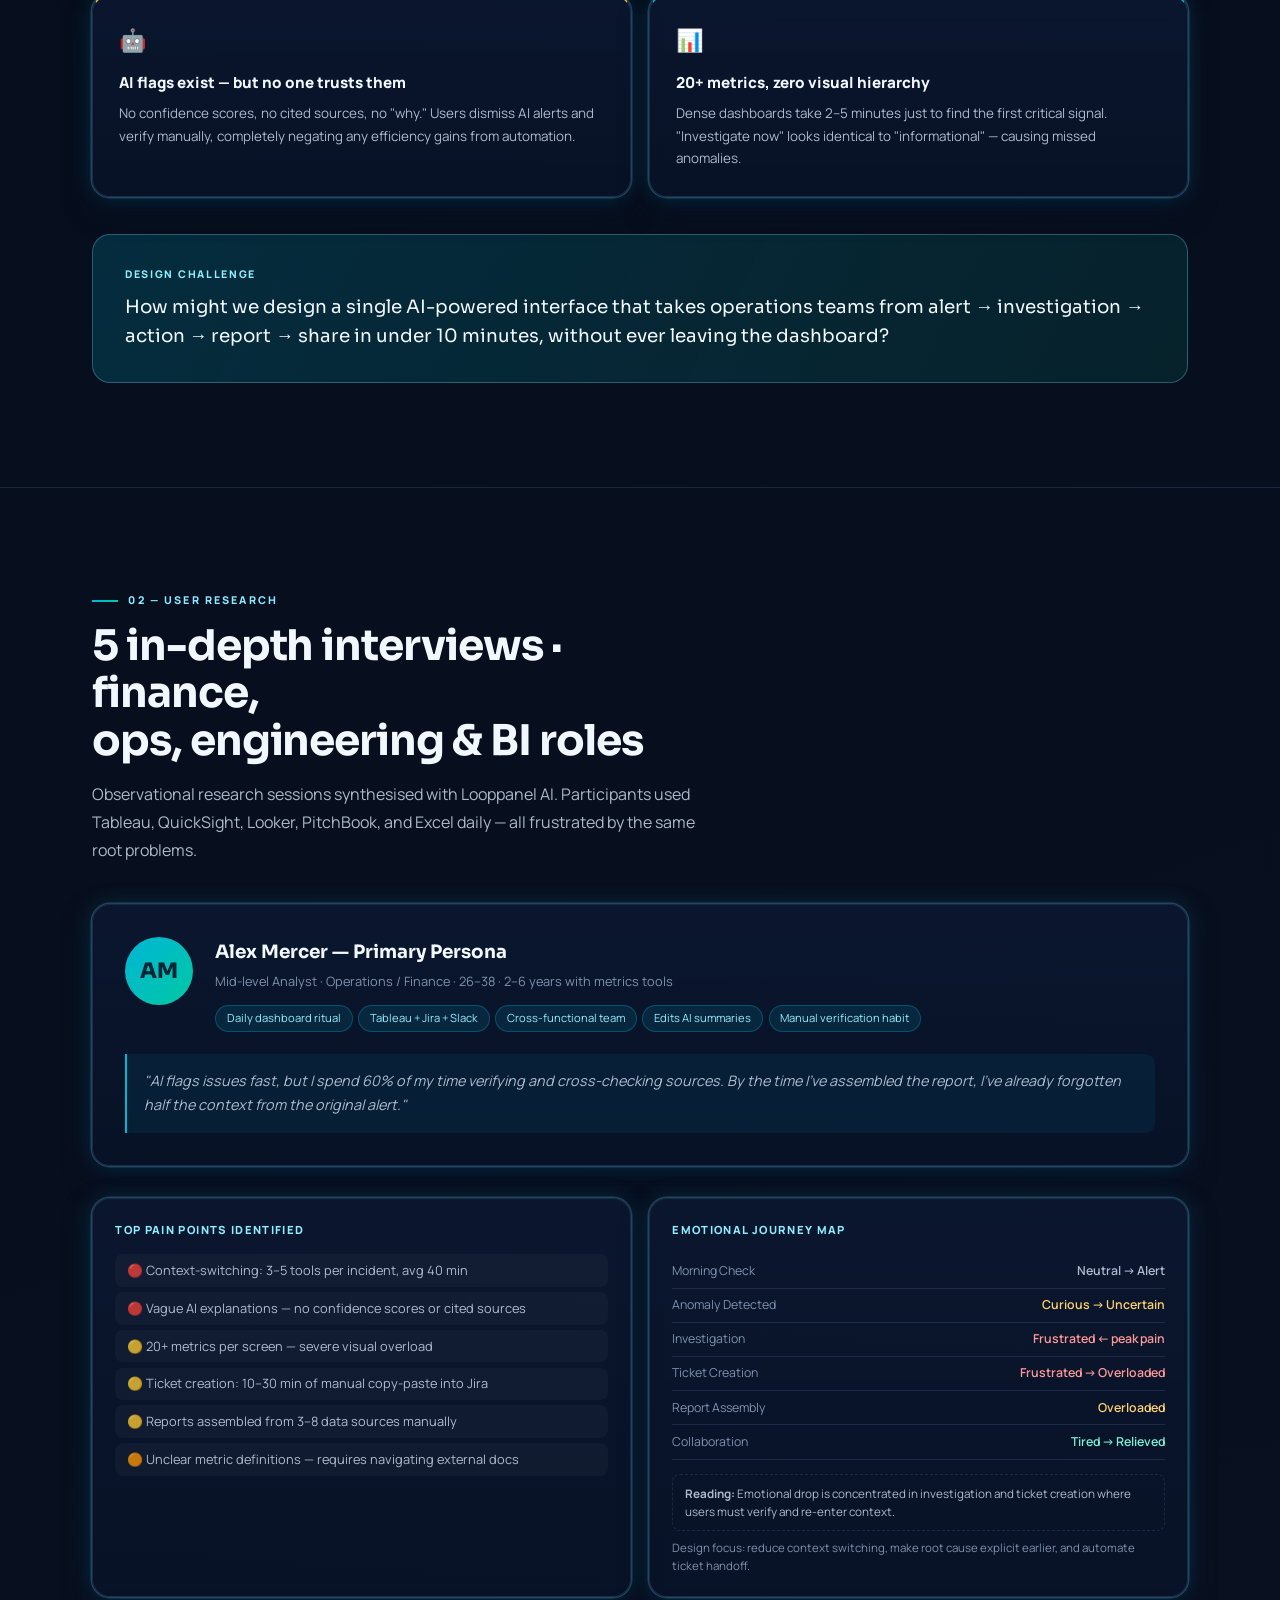
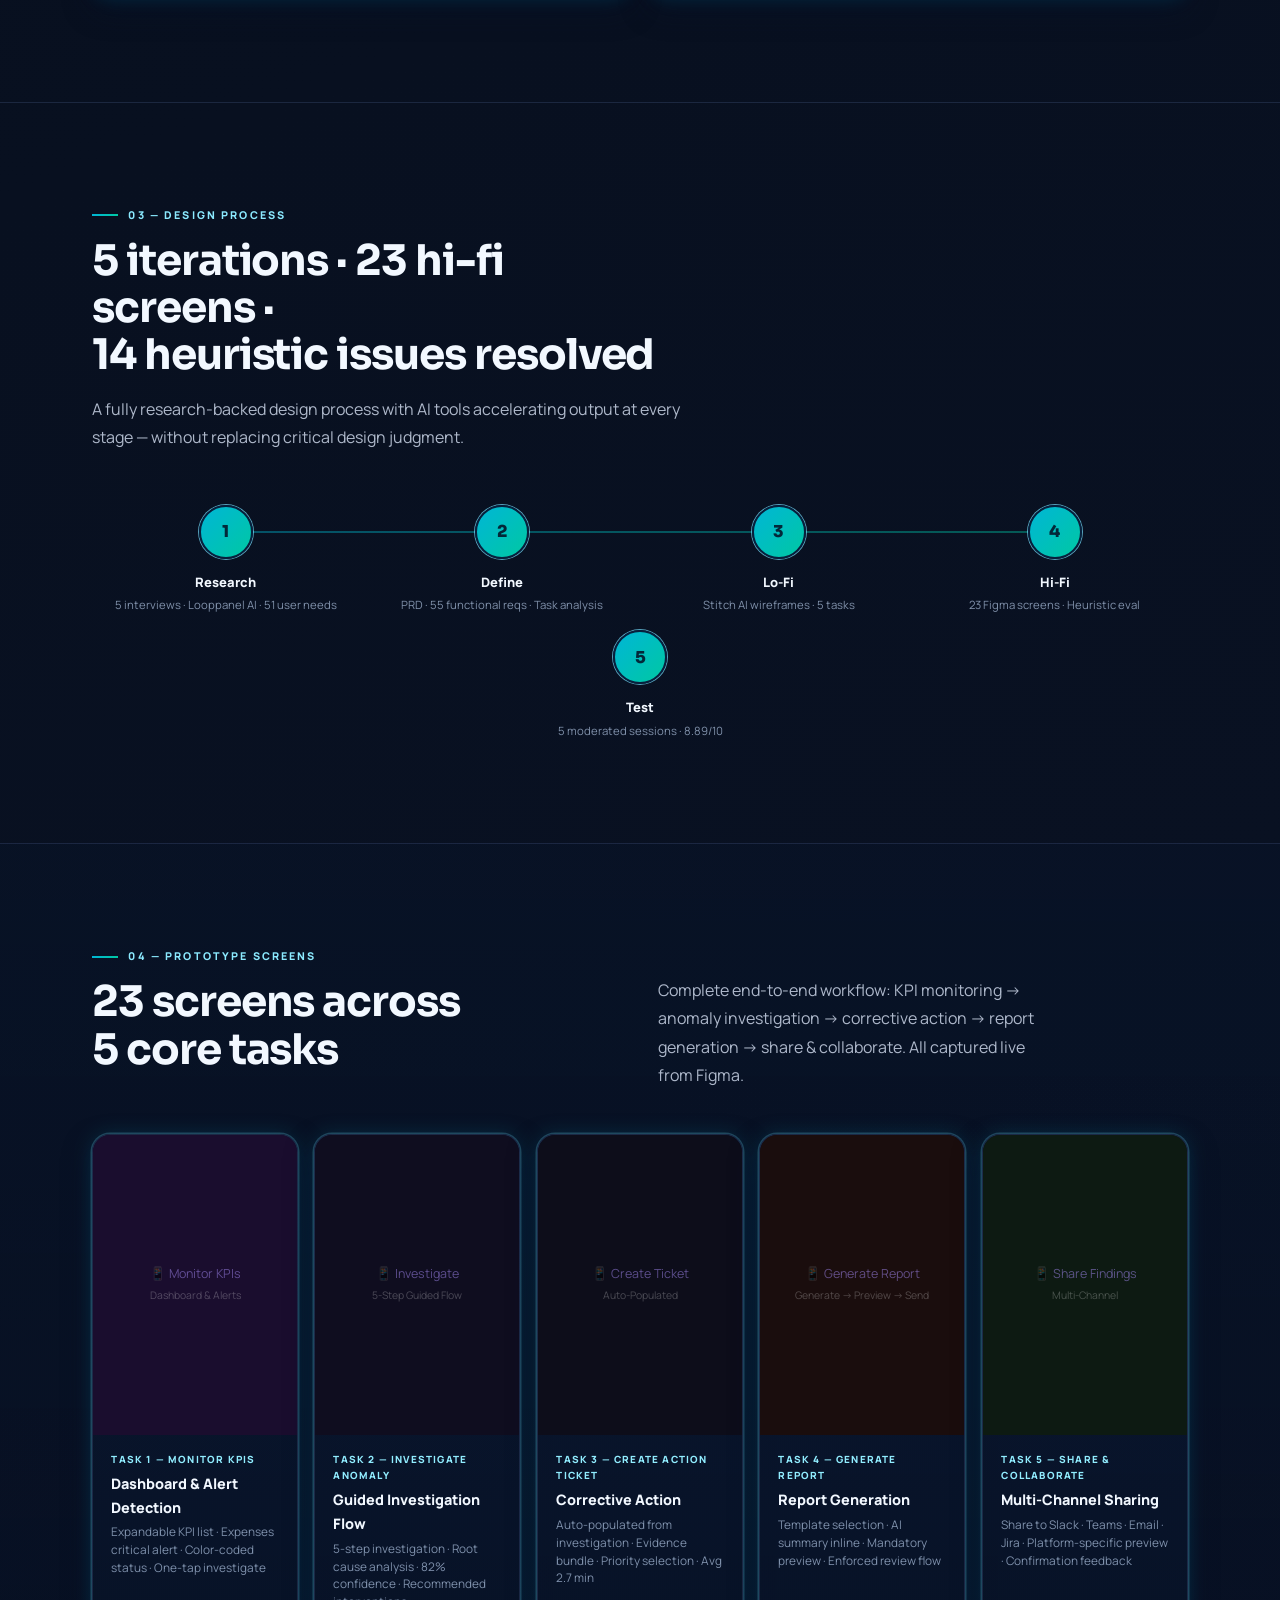
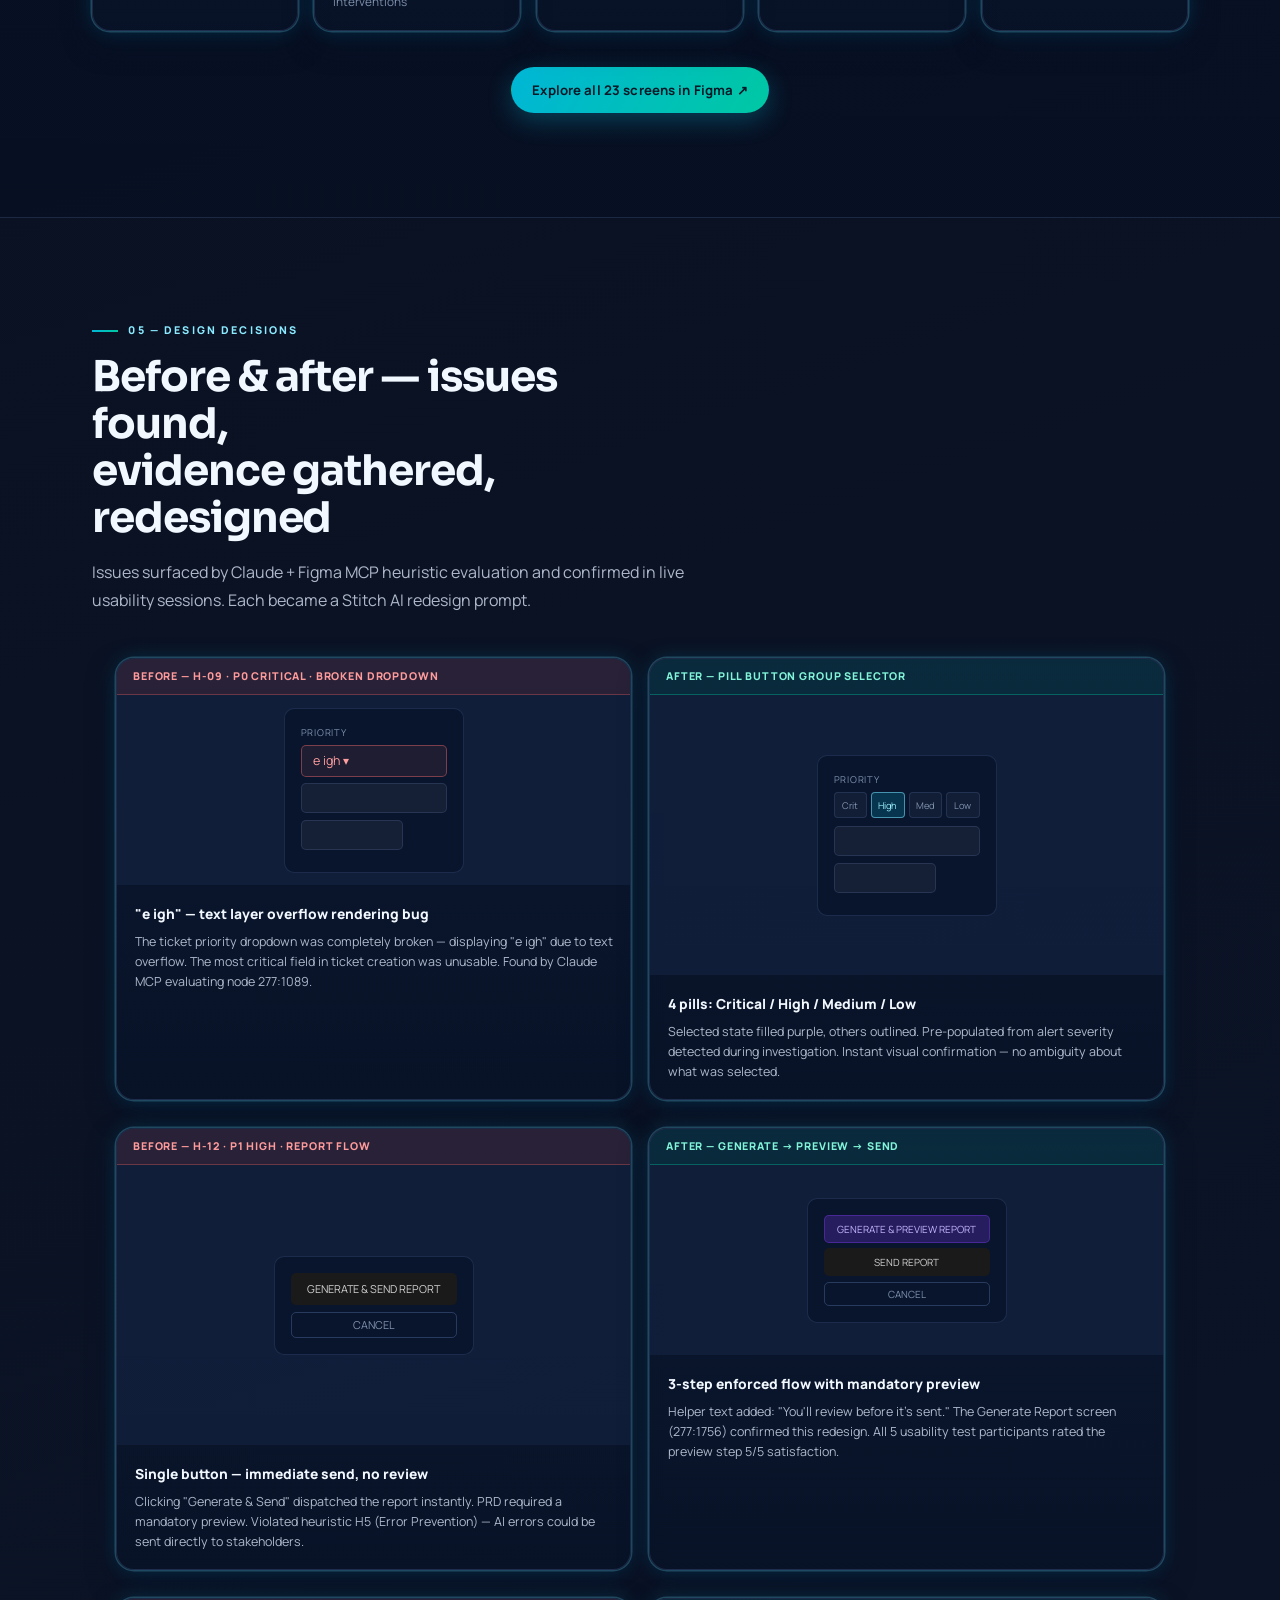
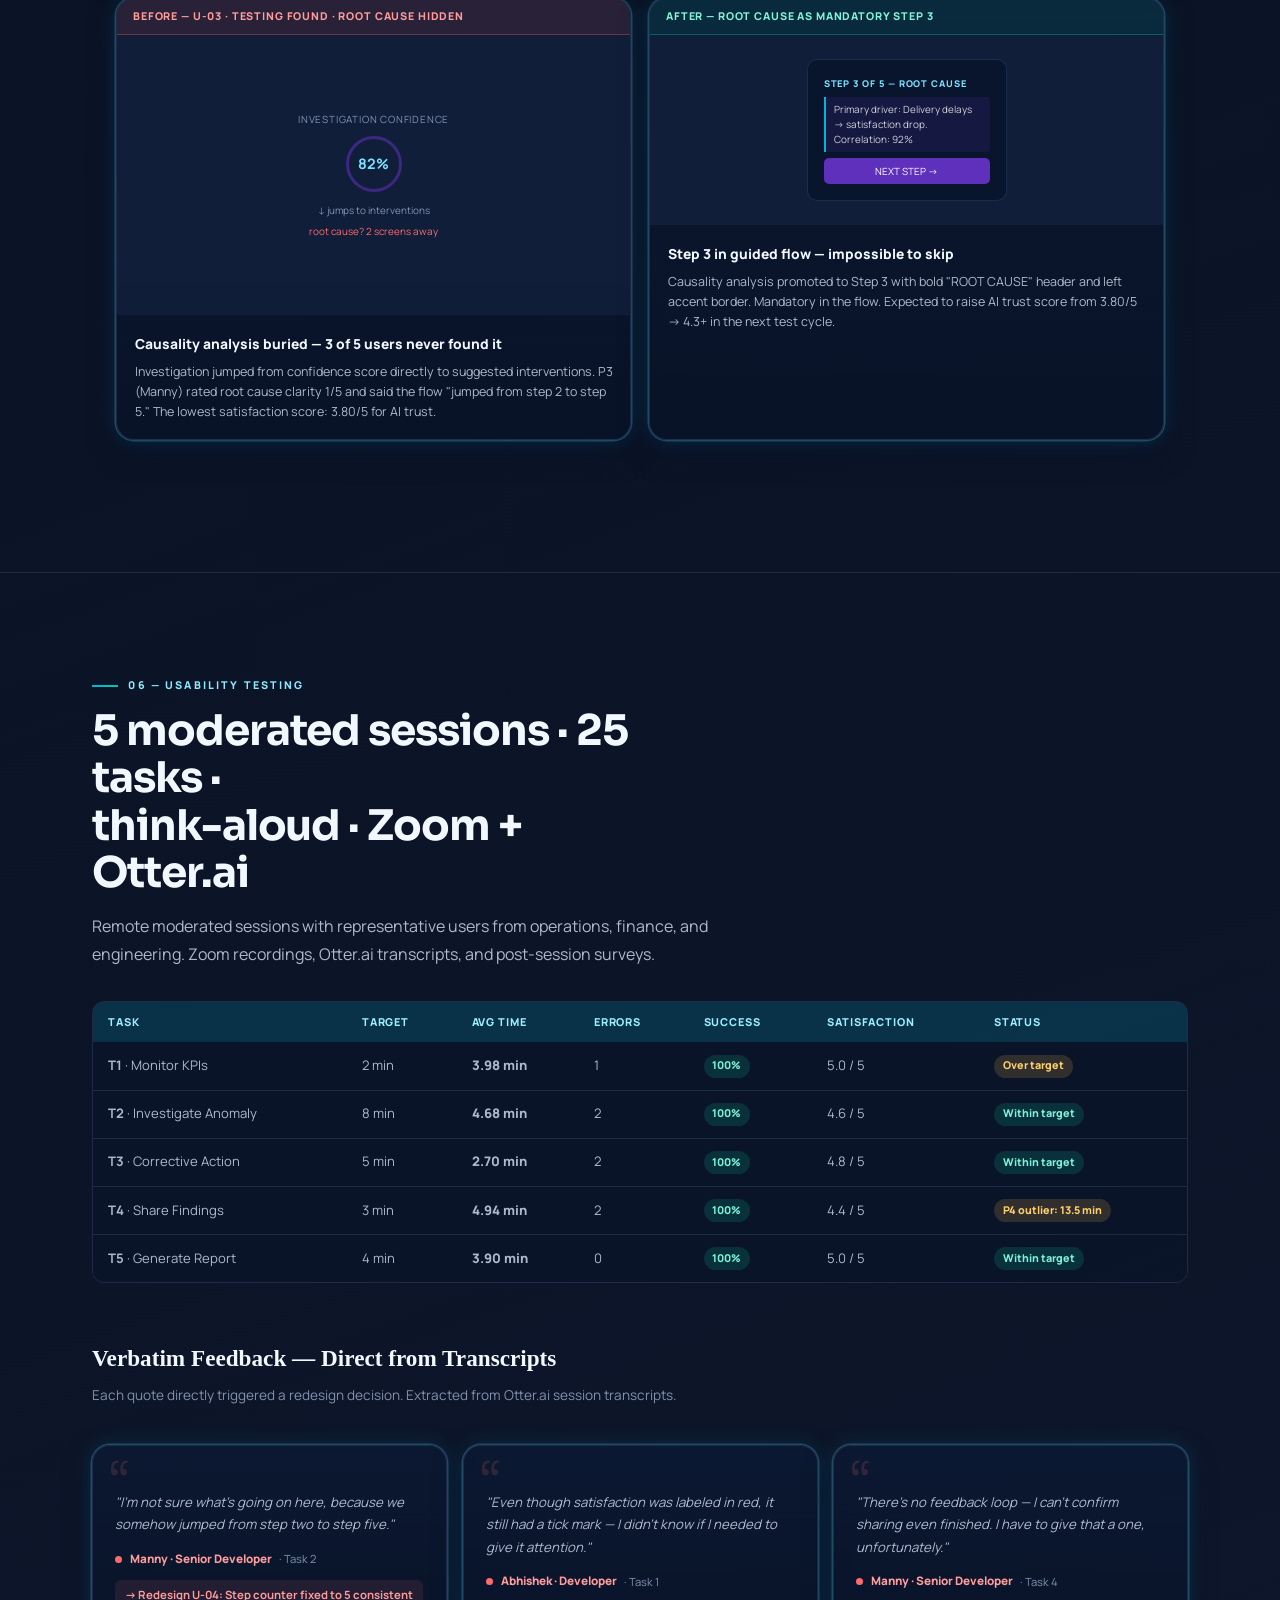
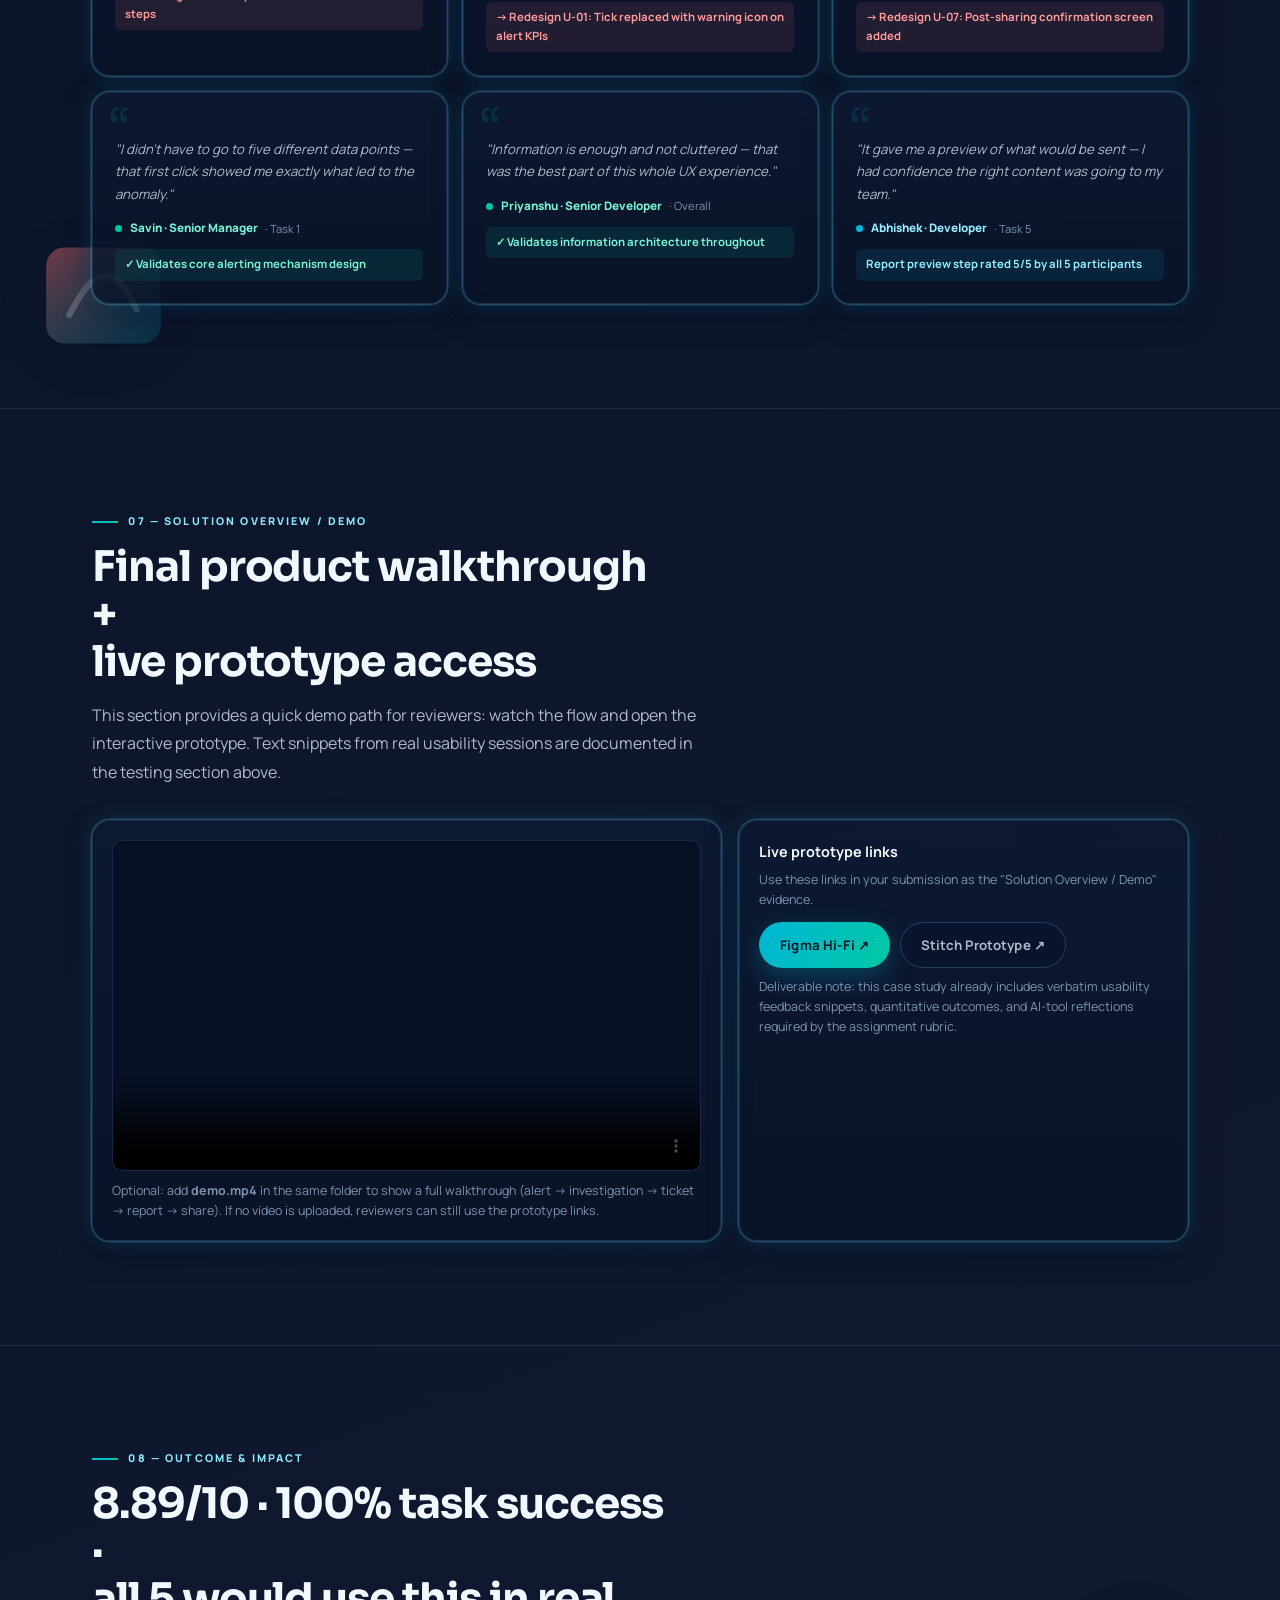
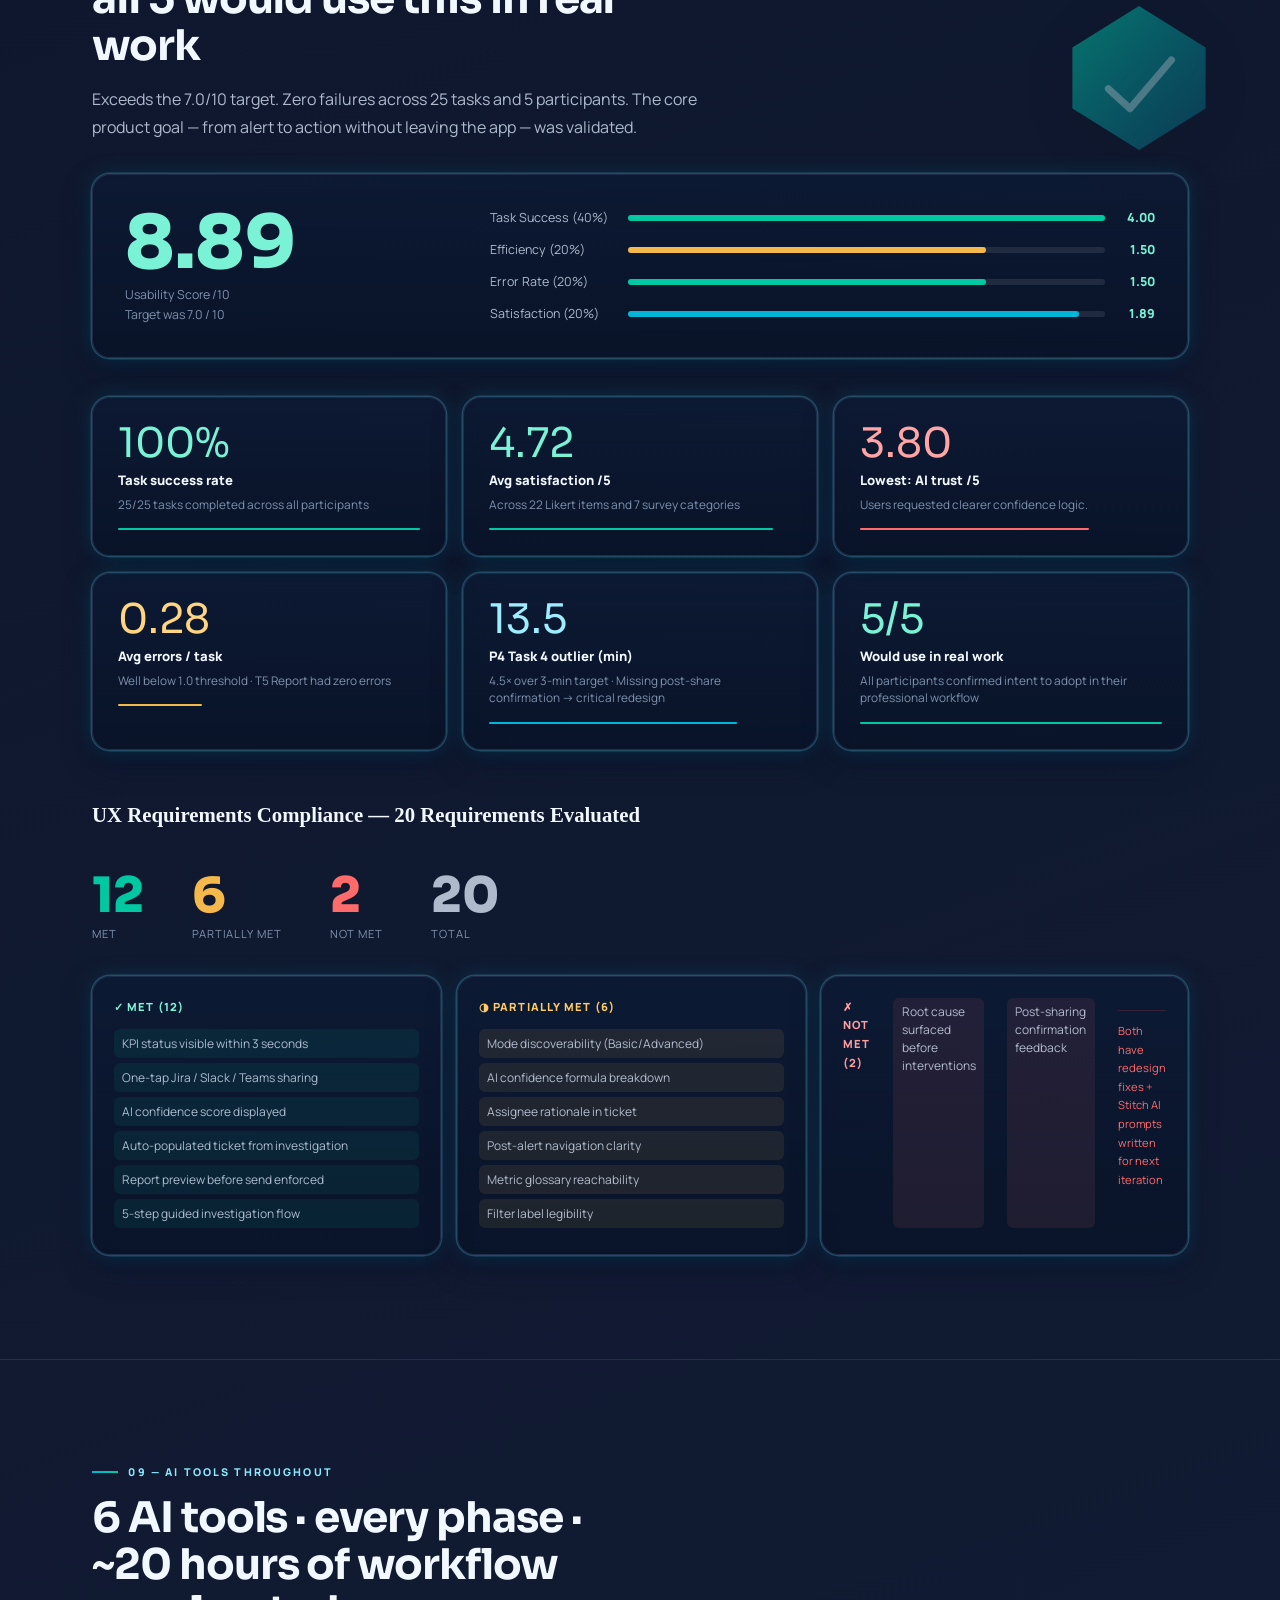
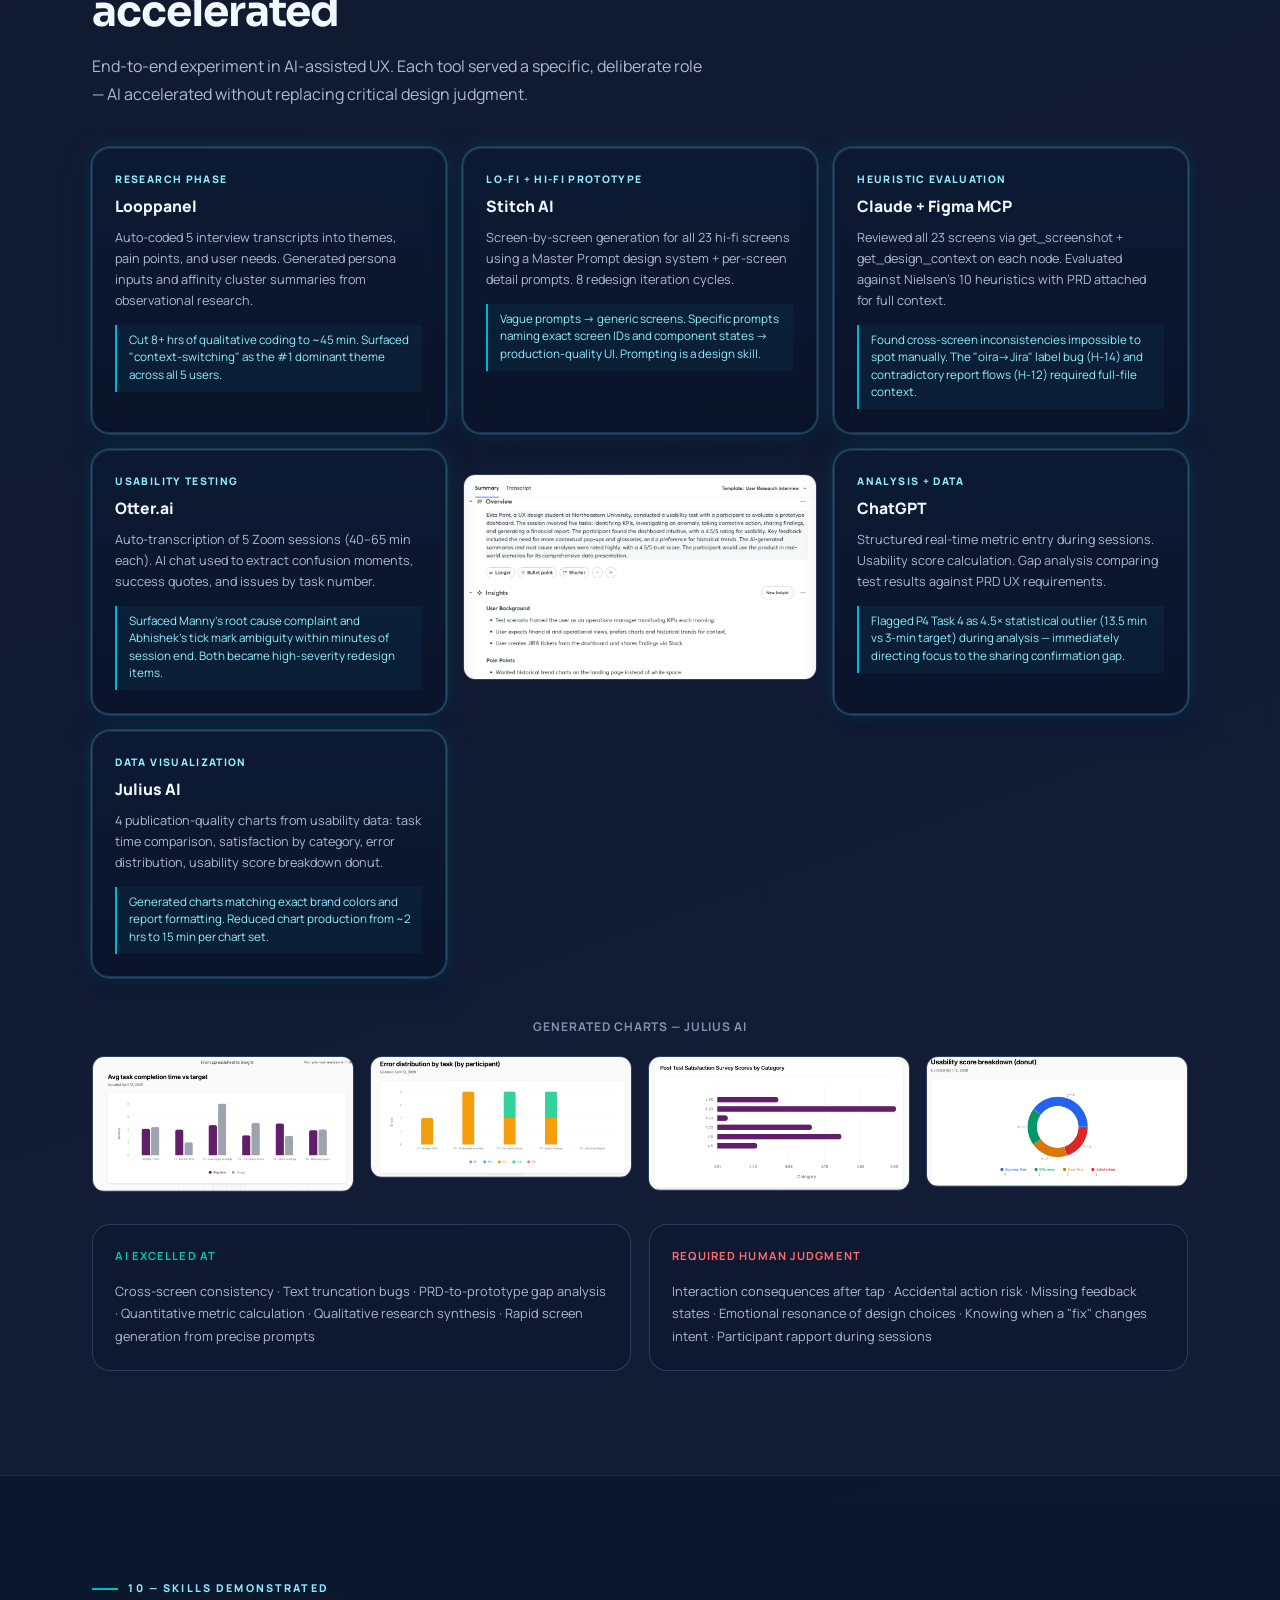
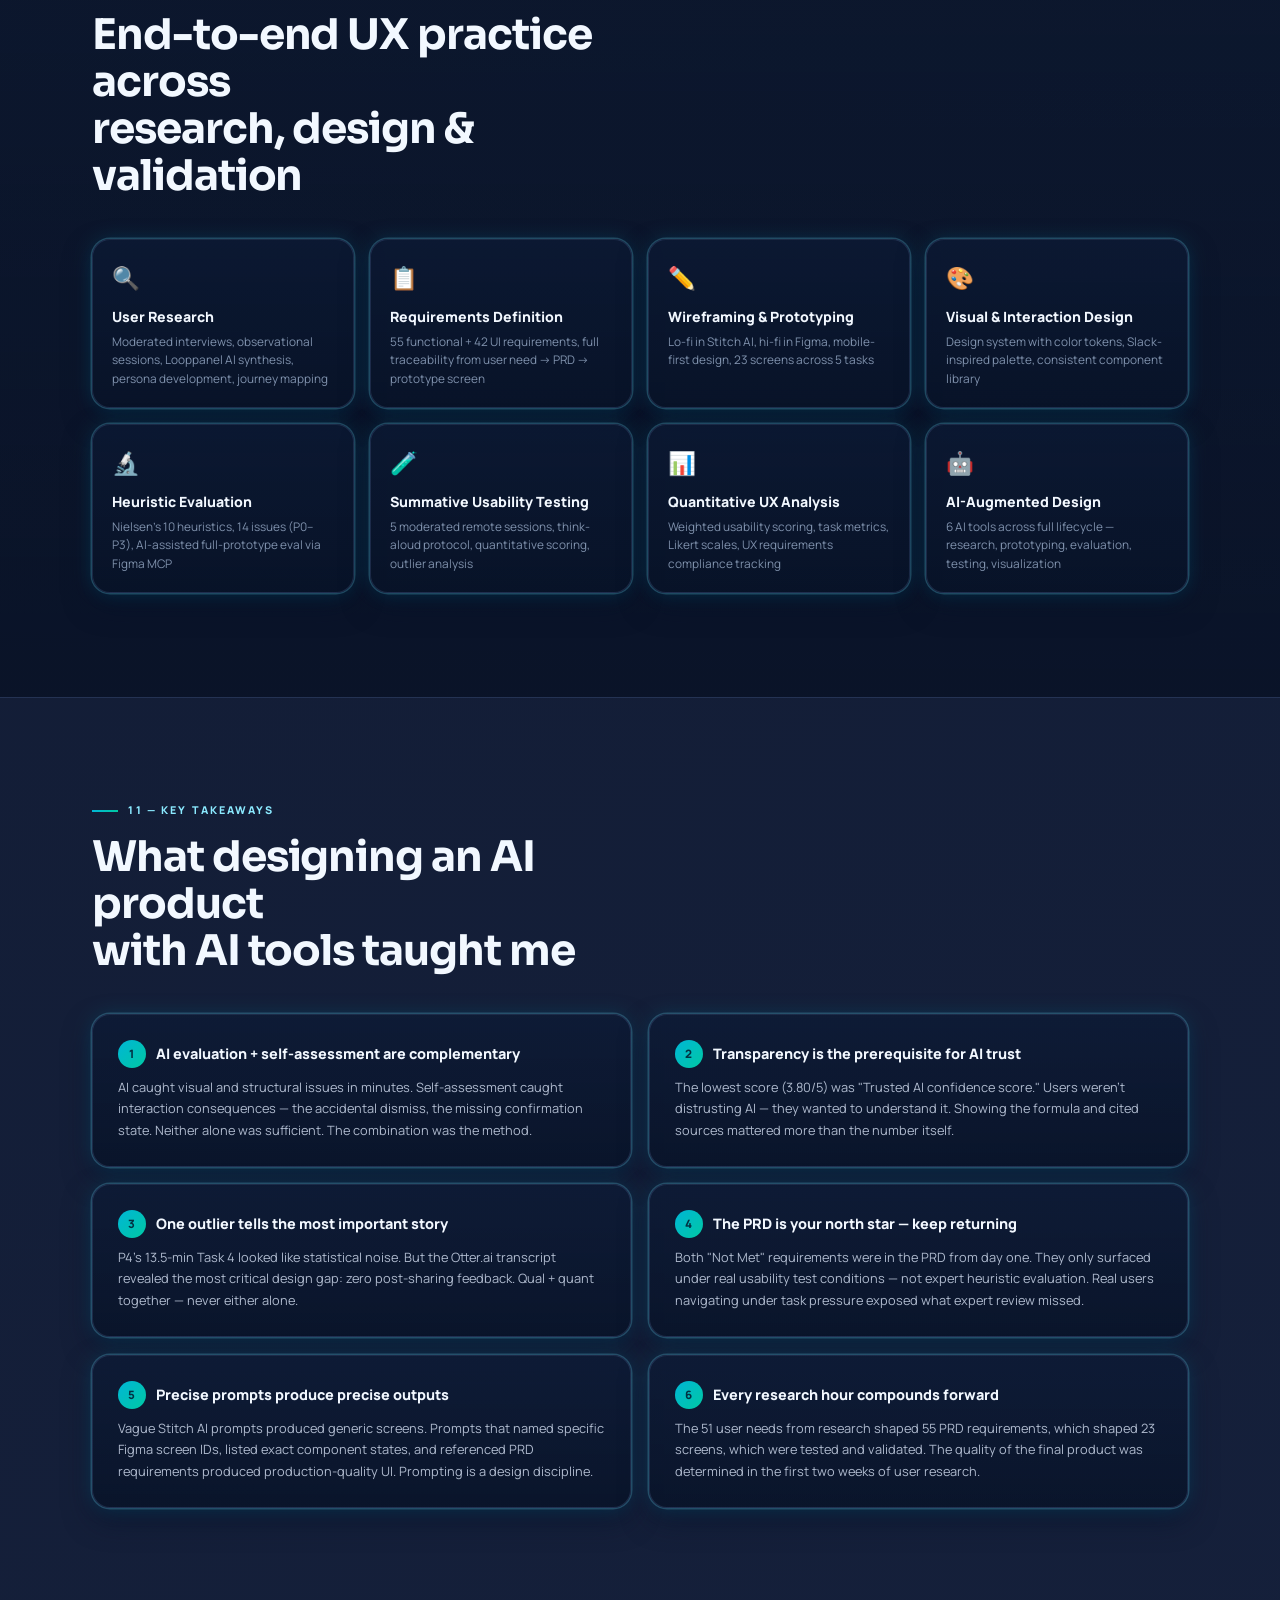
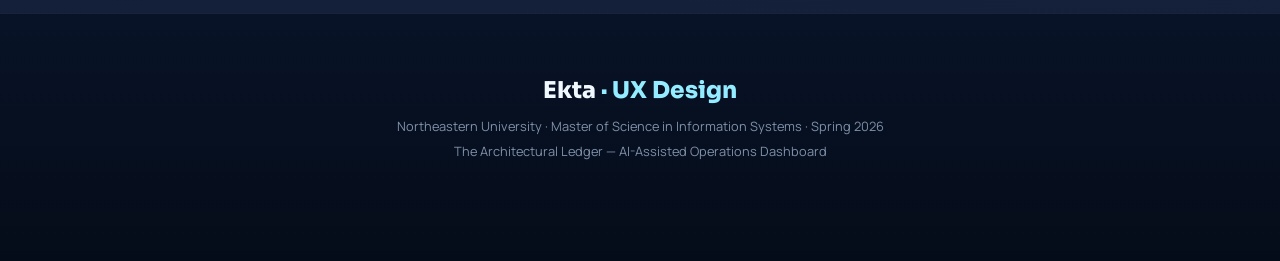
==== commit c68ef244: "Sync published architectural-ledger page with latest layout and content updates" ====
--- a/projects/architectural-ledger/index.html
+++ b/projects/architectural-ledger/index.html
@@ -5,144 +5,48 @@
 <meta name="viewport" content="width=device-width, initial-scale=1.0">
 <title>Ekta — The Architectural Ledger · UX Case Study</title>
 <link rel="preconnect" href="https://fonts.googleapis.com">
+<link rel="preconnect" href="https://fonts.gstatic.com" crossorigin>
 <link href="https://fonts.googleapis.com/css2?family=Cormorant+Garamond:ital,wght@0,500;0,600;0,700;1,500&family=Manrope:wght@400;500;600;700;800&family=Sora:wght@500;600;700;800&display=swap" rel="stylesheet">
 <style>
-:root{--night:#0D0D0F;--night2:#16161A;--night3:#1E1E24;--bd:rgba(255,255,255,.08);--p:#7C3AED;--pl:#A78BFA;--pg:rgba(124,58,237,.25);--cr:#F43F5E;--gd:#10B981;--wn:#F59E0B;--wh:#FFFFFF;--body:rgba(255,255,255,.75);--muted:rgba(255,255,255,.4);--r:14px;--rs:8px}
+:root{
+  --spacing-xs:.25rem;--spacing-sm:.5rem;--spacing-md:.75rem;--spacing-lg:1rem;--spacing-xl:1.5rem;--spacing-2xl:2rem;--spacing-3xl:3rem;
+  --bg0:#050d1a;--bg1:#0b1326;--bg2:#101a33;--surface:rgba(13,24,48,.66);--surface2:rgba(18,32,62,.78);
+  --bd:rgba(129,161,230,.26);--bd-soft:rgba(129,161,230,.16);
+  --primary:#00b6d6;--secondary:#ff6b6b;--accent:#00c8a3;--sun:#f4b94a;
+  --txt:#f2f8ff;--txt-dim:rgba(226,237,255,.76);--txt-muted:rgba(184,205,234,.68);
+  --shadow-1:0 8px 30px rgba(2,8,23,.28);--shadow-2:0 18px 46px rgba(4,13,31,.46);--radius:18px;--radius-sm:10px;
+  --font-body:'Manrope',sans-serif;--font-display:'Sora',sans-serif;
+  --night:var(--bg0);--night2:var(--surface);--night3:var(--surface2);--p:var(--primary);--pl:#78e2ff;--pg:rgba(0,182,214,.25);
+  --acc:#99ffe6;--cr:var(--secondary);--gd:var(--accent);--wn:var(--sun);--wh:var(--txt);--body:var(--txt-dim);--muted:var(--txt-muted);--r:var(--radius);--rs:var(--radius-sm)
+}
+[data-theme="editorial"]{
+  --bg0:#f5f6f8;--bg1:#eceff3;--bg2:#dfe6ee;--surface:rgba(255,255,255,.78);--surface2:rgba(255,255,255,.88);
+  --bd:rgba(15,52,96,.22);--bd-soft:rgba(15,52,96,.14);
+  --primary:#067a96;--secondary:#cc4a62;--accent:#0a9f84;--sun:#af7a14;
+  --txt:#0d1a2d;--txt-dim:rgba(20,39,66,.82);--txt-muted:rgba(31,62,99,.66);
+  --font-display:'Cormorant Garamond',serif;
+  --shadow-1:0 10px 30px rgba(12,31,62,.1);--shadow-2:0 18px 40px rgba(12,31,62,.16);--pl:#0088a9
+}
 *,*::before,*::after{box-sizing:border-box;margin:0;padding:0}
 html{scroll-behavior:smooth}
-body{font-family:'Outfit',sans-serif;background:var(--night);color:var(--wh);line-height:1.65;-webkit-font-smoothing:antialiased}
-.wrap{max-width:1080px;margin:0 auto;padding:0 2rem}
-section{padding:5.5rem 0}
-section+section{border-top:1px solid var(--bd)}
-
-nav{position:fixed;top:0;left:0;right:0;z-index:200;background:rgba(13,13,15,.9);backdrop-filter:blur(20px);border-bottom:1px solid var(--bd);height:58px}
-.nv{max-width:1080px;margin:0 auto;padding:0 2rem;height:100%;display:flex;align-items:center;justify-content:space-between}
-.nl{font-family:'Playfair Display',serif;font-size:1rem;color:var(--wh);text-decoration:none}.nl span{color:var(--pl)}
-.nm{display:flex;gap:1.4rem;list-style:none}
-.nm a{font-size:.73rem;font-weight:600;letter-spacing:.08em;text-transform:uppercase;color:var(--muted);text-decoration:none}
-.nm a:hover{color:var(--pl)}
-.nc{background:var(--p);color:#fff;padding:.42rem 1rem;border-radius:20px;font-size:.76rem;font-weight:600;text-decoration:none}
-
-.hero{min-height:90vh;display:flex;align-items:center;padding-top:58px;position:relative;overflow:hidden}
-.hbg{position:absolute;inset:0;background:radial-gradient(ellipse 70% 60% at 65% 35%,rgba(124,58,237,.16) 0%,transparent 65%),radial-gradient(ellipse 40% 40% at 15% 80%,rgba(240,171,252,.07) 0%,transparent 60%)}
-.hi{position:relative;z-index:1;max-width:1080px;margin:0 auto;padding:0 2rem}
-.heb{display:inline-flex;align-items:center;gap:.5rem;background:rgba(124,58,237,.12);border:1px solid rgba(124,58,237,.28);padding:.32rem .85rem;border-radius:20px;font-size:.72rem;font-weight:700;letter-spacing:.1em;text-transform:uppercase;color:var(--pl);margin-bottom:1.4rem}
-h1{font-family:'Playfair Display',serif;font-size:clamp(2.6rem,4.8vw,4rem);font-weight:900;line-height:1.05;letter-spacing:-.03em;margin-bottom:1.2rem}
-h1 em{font-style:italic;color:var(--pl)}
-.hd{font-size:1.05rem;color:var(--body);max-width:680px;line-height:1.75;margin-bottom:1.8rem}
-.hbs{display:flex;gap:.75rem;flex-wrap:wrap;margin-bottom:2rem}
-.bp{background:var(--p);color:#fff;padding:.7rem 1.2rem;border-radius:var(--rs);font-size:.86rem;font-weight:600;text-decoration:none;display:inline-flex;align-items:center;gap:.35rem}
-.bg{border:1px solid var(--bd);color:var(--body);padding:.7rem 1.2rem;border-radius:var(--rs);font-size:.86rem;font-weight:500;text-decoration:none}
-.hst{display:flex;gap:1.2rem;flex-wrap:wrap}
-.hn{font-family:'Playfair Display',serif;font-size:1.8rem;font-weight:700;line-height:1}
-.hl{font-size:.72rem;color:var(--muted);margin-top:.25rem}
-
-.sl{font-size:.68rem;font-weight:700;letter-spacing:.18em;text-transform:uppercase;color:var(--pl);margin-bottom:.7rem;display:flex;align-items:center;gap:.6rem}
-.sl::before{content:'';width:22px;height:1px;background:var(--p)}
-.st{font-family:'Playfair Display',serif;font-size:clamp(1.75rem,3.2vw,2.6rem);font-weight:700;line-height:1.15;letter-spacing:-.025em;margin-bottom:.9rem}
-.ss{font-size:.96rem;color:var(--body);max-width:720px;line-height:1.75}
-
-.grid2{display:grid;grid-template-columns:1fr 1fr;gap:1.1rem;margin-top:2rem}
-.card{background:var(--night2);border:1px solid var(--bd);border-radius:var(--r);padding:1.4rem}
-.card h4{font-size:.9rem;font-weight:700;margin-bottom:.45rem}
-.card p,.card li{font-size:.84rem;color:var(--body);line-height:1.68}
-
-.pro{display:grid;grid-template-columns:repeat(5,1fr);gap:.6rem;margin-top:2.1rem}
-.ps2{background:var(--night2);border:1px solid var(--bd);border-radius:10px;padding:.8rem;text-align:center}
-.pd{width:36px;height:36px;border-radius:50%;background:linear-gradient(135deg,var(--p),#A855F7);margin:0 auto .55rem;display:flex;align-items:center;justify-content:center;font-size:.9rem;font-weight:700}
-.plb{font-size:.78rem;font-weight:700;margin-bottom:.18rem}
-.psb{font-size:.69rem;color:var(--muted);line-height:1.45}
-
-.emb{display:grid;grid-template-columns:1fr 1fr;gap:1.1rem;margin-top:2rem}
-.ec{background:var(--night2);border:1px solid var(--bd);border-radius:var(--r);overflow:hidden}
-.ec iframe{width:100%;height:460px;border:none;display:block}
-.cap{padding:.7rem 1rem;font-size:.74rem;color:var(--muted);border-top:1px solid var(--bd)}
-
-.nlk{display:grid;grid-template-columns:repeat(2,1fr);gap:.75rem;margin-top:1rem}
-.nlk a{font-size:.8rem;color:var(--body);text-decoration:none;border:1px solid var(--bd);padding:.55rem .7rem;border-radius:8px;background:rgba(255,255,255,.02)}
-.nlk a:hover{border-color:rgba(124,58,237,.48);color:#fff}
-
-.tt{width:100%;border-collapse:separate;border-spacing:0;margin-top:1.5rem;font-size:.82rem}
-.tt th{background:rgba(124,58,237,.18);color:var(--pl);padding:.65rem .8rem;font-size:.67rem;font-weight:700;letter-spacing:.08em;text-transform:uppercase;text-align:left}
-.tt td{padding:.7rem .8rem;border-bottom:1px solid var(--bd);color:var(--body);vertical-align:middle}
-.pill{display:inline-block;padding:.16rem .55rem;border-radius:20px;font-size:.68rem;font-weight:700}
-.pg3{background:rgba(16,185,129,.13);color:var(--gd)}.pa{background:rgba(245,158,11,.13);color:var(--wn)}
-
-.qg{display:grid;grid-template-columns:repeat(3,1fr);gap:1rem;margin-top:1.4rem}
-.qc{background:var(--night2);border:1px solid var(--bd);border-radius:var(--r);padding:1.2rem}
-.qt{font-size:.84rem;color:var(--body);line-height:1.68;font-style:italic}
-.qi{margin-top:.65rem;padding:.38rem .6rem;border-radius:5px;font-size:.71rem;font-weight:700;background:rgba(124,58,237,.09);color:var(--pl)}
-
-.mg{display:grid;grid-template-columns:repeat(4,1fr);gap:1rem;margin-top:1.4rem}
-.mc{background:var(--night2);border:1px solid var(--bd);border-radius:var(--r);padding:1.2rem}
-.mn{font-family:'Playfair Display',serif;font-size:2.2rem;line-height:1;margin-bottom:.3rem}
-.mlb{font-size:.8rem;font-weight:700;margin-bottom:.2rem}
-.ms{font-size:.74rem;color:var(--muted);line-height:1.5}
-
-.ag{display:grid;grid-template-columns:repeat(3,1fr);gap:1rem;margin-top:1.4rem}
-.ac{background:var(--night2);border:1px solid var(--bd);border-radius:var(--r);padding:1.2rem}
-.ap{font-size:.66rem;font-weight:700;letter-spacing:.12em;text-transform:uppercase;color:var(--pl);margin-bottom:.3rem}
-.an{font-size:.95rem;font-weight:700;margin-bottom:.45rem}
-.au{font-size:.79rem;color:var(--body);line-height:1.65}
-.ai2{margin-top:.6rem;border-left:2px solid var(--p);padding:.35rem .6rem;font-size:.73rem;color:var(--pl);line-height:1.5}
-
-.tw{display:grid;grid-template-columns:1fr 1fr;gap:1rem;margin-top:1.4rem}
-.tc{background:var(--night2);border:1px solid var(--bd);border-radius:var(--r);padding:1.25rem}
-.tc h4{font-size:.9rem;font-weight:700;margin-bottom:.42rem}
-.tc p{font-size:.8rem;color:var(--body);line-height:1.68}
-
-.sgr{display:grid;grid-template-columns:repeat(3,1fr);gap:1rem;margin-top:1.3rem}
-.sca{background:var(--night2);border:1px solid var(--bd);border-radius:12px;padding:1rem}
-.stk{font-size:.64rem;font-weight:700;letter-spacing:.11em;text-transform:uppercase;color:var(--pl);margin-bottom:.2rem}
-.snm{font-size:.88rem;font-weight:700;margin-bottom:.25rem}
-.sds{font-size:.75rem;color:var(--muted);line-height:1.55}
-
-.bap{display:grid;grid-template-columns:1fr 1fr;gap:1rem;margin-top:1rem}
-.bac{border:1px solid var(--bd);border-radius:12px;overflow:hidden}
-.bat{padding:.45rem .8rem;font-size:.66rem;font-weight:700;letter-spacing:.08em;text-transform:uppercase}
-.bac.before .bat{background:rgba(244,63,94,.1);color:var(--cr)}
-.bac.after .bat{background:rgba(16,185,129,.1);color:var(--gd)}
-.bai{height:230px;background:#0f1420;padding:.5rem}
-.bai img{width:100%;height:100%;object-fit:contain;border-radius:8px}
-.bab{padding:1rem;background:var(--night2)}
-.bab h4{font-size:.85rem;margin-bottom:.3rem}
-.bab p{font-size:.79rem;color:var(--body);line-height:1.6}
-
-.sb{display:grid;grid-template-columns:1fr 2fr;gap:1.3rem;background:var(--night2);border:1px solid var(--bd);border-radius:12px;padding:1.2rem;margin-top:1.2rem}
-.sbn{font-family:'Playfair Display',serif;font-size:3rem;color:var(--gd);line-height:1}
-.sbl{font-size:.76rem;color:var(--muted)}
-.scr{display:flex;align-items:center;gap:.7rem;margin-bottom:.55rem}
-.scl{width:126px;font-size:.76rem;color:var(--body)}
-.scbw{flex:1;height:5px;background:rgba(255,255,255,.09);border-radius:3px}
-.scb{height:100%;border-radius:3px}
-.scv{font-size:.75rem;font-weight:700;color:var(--gd);width:34px;text-align:right}
-
-.cr2{display:flex;gap:2rem;margin:1.4rem 0 1rem;flex-wrap:wrap}
-.cN{font-family:'Playfair Display',serif;font-size:2.3rem;font-weight:900;line-height:1}
-.cL{font-size:.69rem;text-transform:uppercase;letter-spacing:.08em;color:var(--muted)}
-.cg{display:grid;grid-template-columns:repeat(3,1fr);gap:1rem}
-.cc{background:var(--night2);border:1px solid var(--bd);border-radius:12px;padding:1rem}
-.cc h5{font-size:.68rem;font-weight:700;text-transform:uppercase;letter-spacing:.1em;margin-bottom:.55rem}
-.ci{font-size:.75rem;color:var(--body);line-height:1.5;margin-bottom:.25rem}
-
-.sk{display:grid;grid-template-columns:repeat(4,1fr);gap:1rem;margin-top:1.2rem}
-.skc{background:var(--night2);border:1px solid var(--bd);border-radius:12px;padding:1rem}
-.ski{font-size:1.2rem;margin-bottom:.45rem}
-.skn{font-size:.84rem;font-weight:700;margin-bottom:.18rem}
-.skd{font-size:.73rem;color:var(--muted);line-height:1.5}
-
-footer{background:var(--night2);border-top:1px solid var(--bd);text-align:center;padding:2.6rem 1.4rem}
-footer p{font-size:.8rem;color:var(--muted);line-height:1.6}
-
 body{
-  font-family:'Manrope',sans-serif;
+  font-family:var(--font-body);
+  color:var(--txt);
+  line-height:1.66;
+  -webkit-font-smoothing:antialiased;
   background:
-    radial-gradient(1200px 700px at 12% -8%,rgba(124,58,237,.18),transparent 52%),
-    radial-gradient(900px 620px at 90% 0%,rgba(16,185,129,.1),transparent 46%),
-    linear-gradient(160deg,#09090b 0%,#0d1018 45%,#111827 100%);
+    radial-gradient(1200px 700px at 8% -4%,rgba(0,182,214,.22),transparent 55%),
+    radial-gradient(900px 680px at 95% 2%,rgba(0,200,163,.15),transparent 50%),
+    linear-gradient(160deg,var(--bg0),var(--bg1) 45%,#15203b);
   min-height:100vh;
   overflow-x:hidden;
   position:relative
+}
+[data-theme="editorial"] body{
+  background:
+    radial-gradient(900px 650px at 8% 2%,rgba(6,122,150,.16),transparent 56%),
+    radial-gradient(920px 720px at 92% 4%,rgba(10,159,132,.11),transparent 52%),
+    linear-gradient(150deg,var(--bg0),var(--bg1) 48%,var(--bg2))
 }
 body::before{
   content:'';
@@ -151,116 +55,325 @@
   pointer-events:none;
   z-index:-1;
   background:
-    radial-gradient(circle at 68% 30%,rgba(167,139,250,.12),transparent 32%),
-    radial-gradient(circle at 28% 72%,rgba(244,63,94,.08),transparent 28%);
-  animation:drift 18s ease-in-out infinite alternate
-}
+    radial-gradient(circle at 70% 30%,rgba(0,182,214,.12),transparent 34%),
+    radial-gradient(circle at 30% 70%,rgba(255,107,107,.08),transparent 32%);
+  animation:drift 16s ease-in-out infinite alternate
+}
+::selection{background:color-mix(in srgb,var(--primary) 72%,#fff);color:#04242f}
+::-webkit-scrollbar{width:8px}
+::-webkit-scrollbar-track{background:#050b19}
+::-webkit-scrollbar-thumb{background:linear-gradient(180deg,var(--primary),var(--accent));border-radius:10px}
+
+.wrap{max-width:1160px;margin:0 auto;padding:0 2rem;position:relative;z-index:1}
+section{padding:6.5rem 0;position:relative}
+section+section{border-top:1px solid var(--bd-soft)}
+img{display:block;max-width:100%}
+.sec-art{position:absolute;pointer-events:none;z-index:0;opacity:.65;filter:drop-shadow(0 12px 30px rgba(0,0,0,.2));will-change:transform}
+.sec-art svg{display:block;width:100%;height:100%}
+.sec-art.a{width:170px;height:170px;top:1rem;right:3%}
+.sec-art.b{width:155px;height:155px;bottom:2.2rem;left:2%}
+.sec-art.c{width:180px;height:180px;top:15%;right:4%}
+[data-theme="editorial"] .sec-art{opacity:.44}
+
 nav{
-  background:rgba(6,8,16,.68);
+  position:fixed;top:0;left:0;right:0;z-index:220;height:64px;
+  background:rgba(4,12,26,.64);
   backdrop-filter:blur(18px) saturate(140%);
-  border-bottom:1px solid rgba(167,139,250,.12)
-}
-.nl{
-  font-family:'Cormorant Garamond',serif;
-  font-size:1.15rem;
-  letter-spacing:.02em
-}
-.nc{
-  border:1px solid rgba(167,139,250,.24);
-  background:linear-gradient(120deg,rgba(124,58,237,.22),rgba(167,139,250,.14));
-  box-shadow:0 10px 26px rgba(124,58,237,.16)
-}
-.nc:hover{transform:translateY(-2px);box-shadow:0 16px 34px rgba(124,58,237,.2)}
-.hero{
-  min-height:100vh;
-  padding-top:58px;
-  position:relative;
-  overflow:hidden
-}
-.hero::after{
-  content:'';
-  position:absolute;
-  inset:0;
-  pointer-events:none;
-  background:linear-gradient(110deg,transparent 0%,rgba(124,58,237,.08) 42%,transparent 64%);
-  mix-blend-mode:screen;
-  opacity:.8
-}
-.hbg{
-  background:
-    radial-gradient(ellipse 76% 58% at 72% 20%,rgba(124,58,237,.22),transparent 60%),
-    radial-gradient(ellipse 50% 42% at 16% 84%,rgba(16,185,129,.12),transparent 62%)
-}
-.hi{max-width:1080px;padding:0 2rem;gap:3rem}
-.heb{
-  background:rgba(124,58,237,.1);
-  border:1px solid rgba(124,58,237,.22);
-  color:#c4b5fd;
-  box-shadow:0 0 0 1px rgba(124,58,237,.04)
-}
-h1,h2.st,.hn,.mn,.cN,.sbn,.fl,.nl{font-family:'Cormorant Garamond',serif}
-h1{font-size:clamp(2.9rem,5vw,5rem);line-height:.98;letter-spacing:-.04em}
-.hd{max-width:62ch;line-height:1.82;color:rgba(255,255,255,.78)}
-.hbs{gap:.8rem}
-.bp,.bg,.nc{
-  border-radius:999px;
-  transition:transform .25s ease,box-shadow .25s ease,border-color .25s ease,background .25s ease
-}
-.bp{background:linear-gradient(120deg,#7c3aed,#a78bfa);box-shadow:0 10px 26px rgba(124,58,237,.25)}
-.bg{background:rgba(255,255,255,.03);border:1px solid var(--bd);color:var(--body)}
-.bp:hover,.bg:hover{transform:translateY(-2px)}
-.hst>div,.card,.ps2,.ec,.sca,.bac,.qc,.mc,.ac,.tc,.skc,.tt,.sb,.cc{
-  background:linear-gradient(180deg,rgba(255,255,255,.04),rgba(255,255,255,.02));
-  border:1px solid rgba(255,255,255,.08);
-  box-shadow:0 16px 40px rgba(0,0,0,.28);
-  backdrop-filter:blur(10px)
-}
-.hst>div{border-radius:12px;position:relative;overflow:hidden}
-.hst>div::before,.card::before,.ps2::before,.ec::before,.sca::before,.bac::before,.qc::before,.mc::before,.ac::before,.tc::before,.skc::before,.tt::before,.sb::before,.cc::before{
-  content:'';
-  position:absolute;
-  inset:0;
-  pointer-events:none;
-  background:linear-gradient(135deg,rgba(255,255,255,.08),transparent 40%);
-  opacity:.35
-}
-.st{font-size:clamp(1.9rem,3.35vw,3rem);letter-spacing:-.03em}
-.sl{color:#c4b5fd;letter-spacing:.2em}
-.sl::before{width:28px;height:2px;background:linear-gradient(90deg,#7c3aed,#10b981)}
-.ss{max-width:740px;line-height:1.84;color:rgba(255,255,255,.72)}
-section{padding:6.25rem 0;position:relative}
-section+section{border-top:1px solid rgba(255,255,255,.06)}
-#problem::before,#testing::before,#outcome::before{
-  content:'';
-  position:absolute;
-  width:180px;
-  height:180px;
-  border-radius:50%;
-  filter:blur(6px);
-  opacity:.12;
-  pointer-events:none;
-  z-index:0
-}
-#problem::before{top:2rem;right:3%;background:radial-gradient(circle,#7c3aed 0%,transparent 72%)}
-#testing::before{top:1rem;left:3%;background:radial-gradient(circle,#10b981 0%,transparent 72%)}
-#outcome::before{top:2rem;right:4%;background:radial-gradient(circle,#f43f5e 0%,transparent 72%)}
-.wrap{position:relative;z-index:1}
-.grid2,.emb,.bap,.qg,.mg,.ag,.tw,.sgr,.pro,.sb,.cg{gap:1.1rem}
-.card h4,.snm,.an,.tc h4,.skn{letter-spacing:-.01em}
-.card p,.card li,.au,.tc p,.sds,.bab p,.qt,.ms{color:rgba(255,255,255,.74)}
-.card:hover,.ps2:hover,.ec:hover,.sca:hover,.bac:hover,.qc:hover,.mc:hover,.ac:hover,.tc:hover,.skc:hover{transform:translateY(-4px);border-color:rgba(167,139,250,.28)}
-.ec iframe{height:500px}
-.tt th{background:rgba(124,58,237,.18);color:#e9d5ff}
-.tt td{background:rgba(255,255,255,.02)}
-.pill.pg3{background:rgba(16,185,129,.14)}
-.pill.pa{background:rgba(245,158,11,.14)}
-footer{background:linear-gradient(180deg,#0b1020,#060812);padding:3rem 1.4rem}
-footer p{color:rgba(255,255,255,.55)}
-
+  border-bottom:1px solid rgba(120,226,255,.2)
+}
+[data-theme="editorial"] nav{background:rgba(255,255,255,.74)}
+.nv{max-width:1160px;margin:0 auto;padding:0 2rem;height:100%;display:flex;align-items:center;justify-content:space-between}
+.nl{font-family:var(--font-display);font-size:1rem;font-weight:700;letter-spacing:.03em;color:var(--txt);text-decoration:none}
+.nl span{color:var(--pl)}
+.nm{display:flex;gap:1.45rem;list-style:none}
+.nm a{font-size:.74rem;font-weight:700;letter-spacing:.13em;text-transform:uppercase;color:var(--muted);text-decoration:none;transition:color .25s}
+.nm a:hover{color:var(--pl)}
+.nc,.bp,.bg,.theme-toggle{
+  display:inline-flex;align-items:center;gap:.4rem;border-radius:999px;text-decoration:none;
+  padding:.7rem 1.25rem;font-size:.83rem;font-weight:700;letter-spacing:.01em;transition:all .25s ease
+}
+.nc,.bp{
+  color:#031927;
+  border:1px solid transparent;
+  background:linear-gradient(120deg,var(--primary),var(--accent));
+  box-shadow:0 8px 24px rgba(0,182,214,.28)
+}
+.nc:hover,.bp:hover{transform:translateY(-2px);filter:brightness(1.08);box-shadow:0 14px 32px rgba(0,182,214,.33)}
+.bg{border:1px solid var(--bd);color:var(--txt-dim);background:rgba(6,20,43,.42)}
+.bg:hover{color:#fff;border-color:rgba(120,226,255,.52);background:rgba(9,28,58,.72)}
+.theme-toggle{border:1px solid var(--bd);color:var(--txt-dim);background:rgba(6,20,43,.35);cursor:pointer;font-family:'Manrope',sans-serif}
+.theme-toggle:hover{color:var(--txt);border-color:rgba(120,226,255,.56);background:rgba(9,28,58,.62)}
+[data-theme="editorial"] .theme-toggle,[data-theme="editorial"] .bg{background:rgba(255,255,255,.8)}
+[data-theme="editorial"] .bg:hover{background:#fff;color:var(--txt)}
+
+.hero{min-height:100vh;display:flex;align-items:center;padding-top:64px;position:relative;overflow:hidden}
+.hero::after{content:'';position:absolute;inset:0;pointer-events:none;background:linear-gradient(110deg,transparent 0%,rgba(0,182,214,.08) 42%,transparent 62%);mix-blend-mode:screen;opacity:.45}
+.hero > .hbg,.hero > .hgrid{will-change:transform}
+.hbg{position:absolute;inset:0;background:
+  radial-gradient(ellipse 80% 55% at 80% 12%,rgba(0,182,214,.24),transparent 60%),
+  radial-gradient(ellipse 52% 48% at 14% 86%,rgba(255,107,107,.15),transparent 62%)}
+.hgrid{position:absolute;inset:0;opacity:.14;background-image:linear-gradient(rgba(120,226,255,.12) 1px,transparent 1px),linear-gradient(90deg,rgba(120,226,255,.09) 1px,transparent 1px);background-size:62px 62px;mask-image:linear-gradient(to bottom,black 12%,transparent 88%)}
+.hi{position:relative;z-index:1;max-width:1160px;margin:0 auto;padding:0 2rem;display:grid;grid-template-columns:1.1fr .9fr;gap:3.4rem;align-items:center}
+.heb{display:inline-flex;align-items:center;gap:.45rem;background:rgba(0,182,214,.14);border:1px solid rgba(0,182,214,.45);padding:.38rem .92rem;border-radius:999px;font-size:.7rem;font-weight:800;letter-spacing:.12em;text-transform:uppercase;color:#96ebff;margin-bottom:1.45rem}
+.heb::before{content:'';width:7px;height:7px;border-radius:50%;background:var(--accent);box-shadow:0 0 12px var(--accent);animation:blink 2s ease-in-out infinite}
+h1{font-family:var(--font-display);font-size:clamp(2.6rem,5.5vw,5rem);font-weight:800;line-height:1.01;letter-spacing:-.03em;margin-bottom:1.2rem;max-width:12ch}
+h1 em{font-style:normal;color:var(--pl)}
+.hd{font-size:1.04rem;color:var(--txt-dim);max-width:56ch;line-height:1.78;margin-bottom:2.2rem}
+.hbs{display:flex;gap:.75rem;flex-wrap:wrap;margin-bottom:2.6rem}
+.hst{display:grid;grid-template-columns:repeat(4,minmax(0,1fr));gap:.8rem;max-width:740px}
+.hst>div{background:rgba(6,22,44,.55);border:1px solid var(--bd-soft);padding:.95rem .9rem;border-radius:12px;box-shadow:var(--shadow-1)}
+.hn{font-family:var(--font-display);font-size:1.72rem;font-weight:700;line-height:1.05;color:#d1f8ff}
+.hl{font-size:.73rem;color:var(--muted);margin-top:.2rem;text-transform:uppercase;letter-spacing:.08em}
+
+.hv{display:flex;justify-content:center;align-items:center;position:relative}
+.pw{position:relative;width:292px;filter:drop-shadow(0 32px 70px rgba(0,0,0,.52));animation:float 6.5s ease-in-out infinite}
+[data-theme="neon"] .pw{filter:drop-shadow(0 0 32px rgba(0,182,214,.24)) drop-shadow(0 32px 70px rgba(0,0,0,.52))}
+.pf{background:linear-gradient(170deg,#0f1b34,#141f3f);border-radius:42px;border:1.5px solid rgba(188,232,255,.28);overflow:hidden;position:relative;padding:11px}
+.pn{position:absolute;top:11px;left:50%;transform:translateX(-50%);width:78px;height:26px;background:#060f20;border-radius:0 0 14px 14px;z-index:10}
+.ps{border-radius:31px;overflow:hidden;background:#0f1b34;aspect-ratio:9/19.5}
+.ps img{width:100%;height:100%;object-fit:cover;object-position:top}
+.pglow{position:absolute;inset:-50px;border-radius:74px;background:radial-gradient(circle at 50%,rgba(0,182,214,.28),transparent 66%);z-index:-1}
+.fb{position:absolute;background:rgba(5,18,38,.78);border:1px solid var(--bd);border-radius:12px;padding:.62rem .92rem;display:flex;align-items:center;gap:.55rem;white-space:nowrap;backdrop-filter:blur(8px)}
+.fb1{top:10%;right:-48px}.fb2{bottom:20%;left:-52px}
+.fd{width:8px;height:8px;border-radius:50%;flex-shrink:0}
+.ft{font-size:.71rem;font-weight:800}.fs{font-size:.66rem;color:var(--muted)}
+
+.sl{font-size:.67rem;font-weight:800;letter-spacing:.2em;text-transform:uppercase;color:#8beaff;margin-bottom:.78rem;display:flex;align-items:center;gap:.65rem}
+.sl::before{content:'';width:26px;height:2px;background:linear-gradient(90deg,var(--primary),var(--accent))}
+.st{font-family:var(--font-display);font-size:clamp(1.9rem,3.3vw,3rem);font-weight:700;line-height:1.12;letter-spacing:-.025em;margin-bottom:1rem;max-width:18ch}
+.ss{font-size:1rem;color:var(--txt-dim);max-width:62ch;line-height:1.76}
+
+.pc,.rc,.pca,.sca,.bac,.qc,.mc,.sb,.cc,.ac,.skc,.tc,.dc{
+  background:linear-gradient(180deg,rgba(12,26,53,.7),rgba(8,19,40,.82));
+  border:1px solid var(--bd-soft);
+  border-radius:var(--r);
+  box-shadow:var(--shadow-1)
+}
+[data-theme="editorial"] .pc,[data-theme="editorial"] .rc,[data-theme="editorial"] .pca,[data-theme="editorial"] .sca,[data-theme="editorial"] .bac,[data-theme="editorial"] .qc,[data-theme="editorial"] .mc,[data-theme="editorial"] .sb,[data-theme="editorial"] .cc,[data-theme="editorial"] .ac,[data-theme="editorial"] .skc,[data-theme="editorial"] .tc,[data-theme="editorial"] .dc{background-image:linear-gradient(180deg,rgba(255,255,255,.86),rgba(255,255,255,.75)),repeating-linear-gradient(45deg,rgba(8,73,109,.03) 0,rgba(8,73,109,.03) 2px,transparent 2px,transparent 8px)}
+[data-theme="editorial"] .st{letter-spacing:.015em;font-weight:500;color:#041e2a;opacity:.95}
+[data-theme="editorial"] h1{color:#020d18;opacity:.98}
+[data-theme="editorial"] .hd{color:rgba(20,39,66,.76)}
+[data-theme="editorial"] .sl{color:#0a7f95;font-weight:700;letter-spacing:.125em}
+[data-theme="editorial"] .sl::before{background:linear-gradient(90deg,#0a7f95,#0a9f84);height:3px}
+[data-theme="editorial"] .heb{background:rgba(10,127,149,.1);border-color:rgba(10,127,149,.32);color:#0a7f95}
+[data-theme="editorial"] h1 em{color:#0a7f95}
+[data-theme="editorial"] .hn{color:#020d18;font-weight:500;letter-spacing:.02em}
+[data-theme="editorial"] .bp,[data-theme="editorial"] .nc{color:#f4f9ff;font-weight:600}
+[data-theme="editorial"] .hgrid{opacity:.05}
+[data-theme="editorial"] .hero::after{opacity:.12;mix-blend-mode:normal}
+[data-theme="editorial"] section{padding:5.2rem 0}
+[data-theme="editorial"] .ss{line-height:1.82}
+
+[data-theme="neon"] .pc,[data-theme="neon"] .rc,[data-theme="neon"] .pca,[data-theme="neon"] .sca,[data-theme="neon"] .bac,[data-theme="neon"] .qc,[data-theme="neon"] .mc,[data-theme="neon"] .sb,[data-theme="neon"] .cc,[data-theme="neon"] .ac,[data-theme="neon"] .skc,[data-theme="neon"] .tc,[data-theme="neon"] .dc{box-shadow:0 0 0 1.5px rgba(120,226,255,.22),0 0 20px rgba(0,182,214,.18),0 12px 28px rgba(0,17,41,.52)}
+[data-theme="neon"] .pc:hover,[data-theme="neon"] .rc:hover,[data-theme="neon"] .sca:hover,[data-theme="neon"] .ac:hover,[data-theme="neon"] .skc:hover,[data-theme="neon"] .tc:hover,[data-theme="neon"] .qc:hover,[data-theme="neon"] .mc:hover,[data-theme="neon"] .cc:hover{box-shadow:0 0 0 1.5px rgba(120,226,255,.38),0 0 28px rgba(0,182,214,.28),0 18px 40px rgba(0,17,41,.62)}
+
+.pg2{display:grid;grid-template-columns:1fr 1fr;gap:1.15rem;margin-top:2.8rem}
+.pc{padding:1.6rem;transition:transform .25s,border-color .25s,box-shadow .25s}
+.pc:hover,.rc:hover,.sca:hover,.ac:hover,.skc:hover,.tc:hover,.qc:hover,.mc:hover,.cc:hover{transform:translateY(-5px);border-color:rgba(120,226,255,.45);box-shadow:var(--shadow-2)}
+.pc-i{font-size:1.38rem;margin-bottom:.72rem}
+.pc h4{font-size:.95rem;font-weight:800;margin-bottom:.42rem}
+.pc p{font-size:.84rem;color:var(--txt-dim);line-height:1.7}
+.pc.red{border-top:2px solid var(--cr)}.pc.am{border-top:2px solid var(--wn)}.pc.pu{border-top:2px solid var(--primary)}
+.bigs{font-family:var(--font-display);font-size:1.8rem;color:#ff8d8d}
+.hmw{margin-top:2.3rem;padding:1.95rem 2rem;background:linear-gradient(120deg,rgba(0,182,214,.18),rgba(0,200,163,.1));border:1px solid rgba(120,226,255,.3);border-radius:var(--r)}
+.hmwl{font-size:.66rem;font-weight:800;letter-spacing:.16em;text-transform:uppercase;color:#8cefff;margin-bottom:.58rem}
+.hmwt{font-family:'Sora',sans-serif;font-size:1.15rem;line-height:1.57;color:var(--txt)}
+
+.pca{padding:2rem;margin-top:2.5rem}
+.pt{display:grid;grid-template-columns:68px 1fr;gap:1.4rem;margin-bottom:1.35rem}
+.av{width:68px;height:68px;border-radius:50%;background:linear-gradient(135deg,var(--primary),var(--accent));display:flex;align-items:center;justify-content:center;font-family:var(--font-display);font-size:1.33rem;color:#002635;font-weight:800;flex-shrink:0}
+.pn2{font-family:var(--font-display);font-size:1.15rem;font-weight:700;margin-bottom:.2rem}
+.pr{font-size:.8rem;color:var(--muted);margin-bottom:.8rem}
+.tr{display:flex;flex-wrap:wrap;gap:.35rem}
+.tg{background:rgba(0,182,214,.12);border:1px solid rgba(0,182,214,.3);padding:.22rem .67rem;border-radius:20px;font-size:.7rem;color:#95ecff}
+.pq{border-left:2px solid var(--primary);padding:.95rem 1.08rem;background:rgba(0,182,214,.08);border-radius:0 var(--rs) var(--rs) 0;font-style:italic;color:var(--txt-dim);font-size:.9rem;line-height:1.68}
+.rs{display:grid;grid-template-columns:1fr 1fr;gap:1.1rem;margin-top:2rem;align-items:stretch}
+.rc{padding:1.4rem;transition:transform .25s,border-color .25s,box-shadow .25s;display:flex;flex-direction:column}
+.rc h4{font-size:.7rem;font-weight:800;text-transform:uppercase;letter-spacing:.12em;color:#90ecff;margin-bottom:.9rem}
+.pi{font-size:.8rem;color:var(--txt-dim);padding:.42rem .7rem;background:rgba(255,255,255,.03);border-radius:8px;margin-bottom:.32rem;line-height:1.5}
+.jr{display:flex;justify-content:space-between;font-size:.77rem;padding:.4rem 0;border-bottom:1px solid var(--bd-soft)}
+.jr:last-child{border-bottom:none}
+.js{color:var(--muted)}.je{font-weight:600}
+.eb{color:#ff9898}.ew{color:#ffd16f}.eg{color:#77f2d5}.en{color:var(--txt-dim)}
+
+.pro{display:grid;grid-template-columns:repeat(4,1fr);gap:.58rem;margin-top:3.4rem;position:relative}
+.pro::before{content:'';position:absolute;top:26px;left:10%;right:10%;height:2px;background:linear-gradient(90deg,var(--primary),var(--accent));z-index:0;opacity:.4}
+.ps2{text-align:center;position:relative;z-index:1}
+.pd{width:54px;height:54px;border-radius:50%;background:linear-gradient(135deg,var(--primary),var(--accent));margin:0 auto .82rem;display:flex;align-items:center;justify-content:center;font-family:var(--font-display);font-size:1.03rem;color:#032839;font-weight:800;border:2px solid #07203d;box-shadow:0 0 0 1px rgba(120,226,255,.7)}
+.plb{font-size:.81rem;font-weight:800;margin-bottom:.23rem}
+.psb{font-size:.71rem;color:var(--muted);line-height:1.46;padding:0 .15rem}
+
+.secbg,.skbg{background:linear-gradient(180deg,rgba(8,20,41,.55),rgba(7,16,35,.72))}
+.sgi{display:grid;grid-template-columns:1fr 1fr;gap:2.3rem;align-items:end;margin-bottom:2.65rem}
+.sgr{display:grid;grid-template-columns:repeat(3,1fr);gap:1.35rem}
+.sca{overflow:hidden;transition:transform .28s,border-color .28s,box-shadow .28s;cursor:pointer}
+.sim{height:300px;overflow:hidden;display:flex;align-items:flex-start;justify-content:center}
+.sim img{width:100%;height:100%;object-fit:cover;object-position:top;transition:transform .45s ease}
+.sca:hover .sim img{transform:scale(1.05)}
+.sinf{padding:1rem 1.15rem 1.2rem}
+.stk{font-size:.62rem;font-weight:800;letter-spacing:.12em;text-transform:uppercase;color:#91edff;margin-bottom:.28rem}
+.snm{font-size:.9rem;font-weight:800;margin-bottom:.23rem}
+.sds{font-size:.74rem;color:var(--muted);line-height:1.5}
+
+.bap{display:grid;grid-template-columns:1fr 1fr;gap:1.1rem;margin-bottom:1.72rem;max-width:100%;margin-left:auto;margin-right:auto}
+.bac{overflow:hidden}
+.bat{padding:.55rem 1rem;font-size:.67rem;font-weight:800;letter-spacing:.08em;text-transform:uppercase}
+.bac.before .bat{background:rgba(255,107,107,.12);color:#ff9b9b;border-bottom:1px solid rgba(255,107,107,.3)}
+.bac.after .bat{background:rgba(0,200,163,.11);color:#82f4d9;border-bottom:1px solid rgba(0,200,163,.35)}
+.bai{height:280px;overflow:hidden;background:#0a1a34;display:flex;align-items:center;justify-content:center}
+.bai img{width:100%;height:100%;object-fit:cover;object-position:top}
+.bab{padding:1.1rem;background:transparent}
+.bab h4{font-size:.86rem;font-weight:800;margin-bottom:.38rem}
+.bab p{font-size:.78rem;color:var(--txt-dim);line-height:1.6}
+.mock{background:rgba(8,21,43,.8);border-radius:var(--rs);padding:1rem;width:180px;border:1px solid var(--bd-soft)}
+.mla{font-size:.59rem;color:var(--muted);text-transform:uppercase;letter-spacing:.08em;margin-bottom:.3rem}
+.mbr{height:32px;border:1px solid rgba(255,107,107,.42);border-radius:5px;display:flex;align-items:center;padding:0 .7rem;font-size:.78rem;color:#ff9e9e;background:rgba(255,107,107,.09)}
+.mf{height:30px;background:rgba(255,255,255,.05);border-radius:5px;border:1px solid var(--bd-soft);margin-bottom:.4rem}
+.mps{display:flex;gap:.25rem;margin-top:.1rem}
+.mp{flex:1;height:26px;border-radius:4px;background:rgba(255,255,255,.04);border:1px solid var(--bd-soft);display:flex;align-items:center;justify-content:center;font-size:.58rem;color:var(--muted)}
+.mp.on{background:rgba(0,182,214,.2);border-color:rgba(120,226,255,.55);color:#9df2ff}
+
+.qg{display:grid;grid-template-columns:repeat(3,1fr);gap:1rem;margin-top:2.45rem}
+.qc{padding:1.4rem;position:relative;transition:transform .24s,border-color .24s}
+.qc::before{content:'\201C';font-family:'Sora',sans-serif;font-size:3rem;line-height:1;position:absolute;top:.6rem;left:1rem;opacity:.45;pointer-events:none}
+.qc.pain::before{color:rgba(255,107,107,.34)}.qc.win::before{color:rgba(0,200,163,.32)}.qc.nt::before{color:rgba(0,182,214,.33)}
+.qt{font-size:.83rem;color:var(--txt-dim);line-height:1.68;font-style:italic;margin-top:1.42rem}
+.qw{margin-top:.88rem;display:flex;align-items:center;gap:.45rem}
+.qdot{width:7px;height:7px;border-radius:50%;flex-shrink:0}
+.qc.pain .qdot{background:var(--cr)}.qc.win .qdot{background:var(--gd)}.qc.nt .qdot{background:var(--primary)}
+.qn{font-size:.73rem;font-weight:800}
+.qc.pain .qn{color:#ff9c9c}.qc.win .qn{color:#78f1d3}.qc.nt .qn{color:#96ecff}
+.qtsk{font-size:.7rem;color:var(--muted)}
+.qi{margin-top:.65rem;padding:.4rem .62rem;border-radius:6px;font-size:.71rem;font-weight:700}
+.qc.pain .qi{background:rgba(255,107,107,.1);color:#ff9a9a}
+.qc.win .qi{background:rgba(0,200,163,.1);color:#7bf2d6}
+.qc.nt .qi{background:rgba(0,182,214,.1);color:#93edff}
+
+.mg{display:grid;grid-template-columns:repeat(3,1fr);gap:1.08rem;margin-top:2.45rem}
+.mc{padding:1.55rem;transition:transform .24s,border-color .24s}
+.mn{font-family:var(--font-display);font-size:2.55rem;line-height:1;margin-bottom:.4rem}
+.mlb{font-size:.82rem;font-weight:800;margin-bottom:.24rem}
+.ms{font-size:.74rem;color:var(--muted);line-height:1.5}
+.mb{height:2px;border-radius:2px;margin-top:.92rem}
+.g .mn{color:#7af2d5}.g .mb{background:var(--gd)}
+.pu2 .mn{color:#9dedff}.pu2 .mb{background:var(--primary)}
+.re .mn{color:#ffa5a5}.re .mb{background:var(--cr)}
+.am2 .mn{color:#ffd57f}.am2 .mb{background:var(--wn)}
+
+.sb{display:grid;grid-template-columns:1fr 2fr;gap:2rem;padding:2rem;margin-top:2rem;align-items:center}
+.sbn{font-family:var(--font-display);font-size:4.6rem;font-weight:800;color:#7af2d5;line-height:1}
+.sbl{font-size:.77rem;color:var(--muted);margin-top:.25rem}
+.scc{display:flex;flex-direction:column;gap:.7rem}
+.scr{display:flex;align-items:center;gap:1rem}
+.scl{font-size:.78rem;color:var(--txt-dim);width:122px;flex-shrink:0}
+.scbw{flex:1;height:6px;background:rgba(255,255,255,.09);border-radius:4px}
+.scb{height:100%;border-radius:4px}
+.scv{font-size:.78rem;font-weight:800;color:#7af2d5;width:34px;text-align:right;flex-shrink:0}
+
+.tt{width:100%;border-collapse:separate;border-spacing:0;margin-top:2rem;font-size:.82rem;overflow:hidden;border:1px solid var(--bd-soft);border-radius:12px}
+.tt th{background:rgba(0,182,214,.18);color:#9befff;padding:.7rem .95rem;font-size:.68rem;font-weight:800;letter-spacing:.08em;text-transform:uppercase;text-align:left}
+.tt td{padding:.74rem .95rem;border-bottom:1px solid var(--bd-soft);color:var(--txt-dim);vertical-align:middle;background:rgba(8,22,44,.45)}
+.tt tr:last-child td{border-bottom:none}
+.tt tr:hover td{background:rgba(0,182,214,.08)}
+.on2{color:#7ef1d5;font-weight:800}.ov{color:#ffcb63;font-weight:800}
+.pill{display:inline-block;padding:.17rem .56rem;border-radius:20px;font-size:.67rem;font-weight:800}
+.pg3{background:rgba(0,200,163,.16);color:#7df2d7}.pa{background:rgba(244,185,74,.16);color:#ffcf6a}
+
+.cr2{display:flex;gap:3rem;margin:2.5rem 0 2rem;flex-wrap:wrap}
+.cN{font-family:var(--font-display);font-size:3.05rem;font-weight:800;line-height:1}
+.cL{font-size:.7rem;text-transform:uppercase;letter-spacing:.08em;color:var(--muted);margin-top:.24rem}
+.cg{display:grid;grid-template-columns:repeat(3,1fr);gap:1rem}
+.cc{padding:1.3rem;transition:transform .24s,border-color .24s}
+.cc h5{font-size:.7rem;font-weight:800;text-transform:uppercase;letter-spacing:.1em;margin-bottom:.8rem}
+.cc.met h5{color:#83f3d8}.cc.par h5{color:#ffcc65}.cc.nm h5{color:#ff9e9e}
+.ci{font-size:.75rem;color:var(--txt-dim);padding:.35rem .52rem;border-radius:6px;margin-bottom:.3rem;line-height:1.5}
+.cc.met .ci{background:rgba(0,200,163,.08)}.cc.par .ci{background:rgba(244,185,74,.09)}.cc.nm .ci{background:rgba(255,107,107,.09)}
+
+.ag{display:grid;grid-template-columns:repeat(3,1fr);gap:1.1rem;margin-top:2.5rem}
+.ac{padding:1.4rem;transition:transform .25s,border-color .25s,box-shadow .25s}
+.ap{font-size:.65rem;font-weight:800;letter-spacing:.13em;text-transform:uppercase;color:#8feeff;margin-bottom:.28rem}
+.an{font-size:.98rem;font-weight:800;margin-bottom:.55rem}
+.au{font-size:.79rem;color:var(--txt-dim);line-height:1.66;margin-bottom:.8rem}
+.ai2{border-left:2px solid var(--primary);padding:.45rem .7rem;font-size:.73rem;color:#92edff;line-height:1.5;background:rgba(0,182,214,.06)}
+
+.sk{display:grid;grid-template-columns:repeat(4,1fr);gap:1rem;margin-top:2.45rem}
+.skc{padding:1.2rem;transition:transform .24s,border-color .24s}
+.ski{font-size:1.4rem;margin-bottom:.54rem}
+.skn{font-size:.88rem;font-weight:800;margin-bottom:.29rem}
+.skd{font-size:.74rem;color:var(--muted);line-height:1.55}
+
+.tw{display:grid;grid-template-columns:1fr 1fr;gap:1.1rem;margin-top:2.45rem}
+.tc{padding:1.55rem;transition:transform .24s,border-color .24s}
+.th{display:flex;align-items:center;gap:.65rem;margin-bottom:.55rem}
+.tn{width:28px;height:28px;border-radius:50%;background:linear-gradient(135deg,var(--primary),var(--accent));display:flex;align-items:center;justify-content:center;font-size:.72rem;font-weight:800;color:#023243;flex-shrink:0}
+.tc h4{font-size:.9rem;font-weight:800}
+.tc p{font-size:.8rem;color:var(--txt-dim);line-height:1.69}
+
+.dg{display:grid;grid-template-columns:1.4fr 1fr;gap:1.1rem;margin-top:2.15rem}
+.dc{padding:1.2rem}
+.dv{width:100%;aspect-ratio:16/9;border:1px solid var(--bd-soft);border-radius:10px;background:#071126;display:flex;align-items:center;justify-content:center;overflow:hidden}
+.dv iframe,.dv video{width:100%;height:100%;border:none}
+.dt{font-size:.78rem;color:var(--muted);margin-top:.58rem;line-height:1.6}
+.dl{display:flex;flex-wrap:wrap;gap:.6rem;margin-top:.76rem}
+
+footer{background:linear-gradient(180deg,#081327,#050c19);border-top:1px solid var(--bd-soft);text-align:center;padding:3.6rem 2rem}
+[data-theme="editorial"] footer{background:linear-gradient(180deg,#eef3f7,#e4ebf3)}
+.fl{font-family:var(--font-display);font-size:1.45rem;font-weight:800;margin-bottom:.4rem}
+.fl span{color:#93ecff}
+footer p{font-size:.8rem;color:var(--muted);line-height:1.6;margin-top:.3rem}
+.fls{display:flex;gap:1.5rem;justify-content:center;margin-top:1.25rem;flex-wrap:wrap}
+.fls a{font-size:.8rem;color:var(--txt-dim);text-decoration:none;transition:color .2s}
+.fls a:hover{color:#9df2ff}
+
+.reveal{opacity:0;transform:translateY(28px) scale(.985);transition:opacity .68s ease,transform .68s cubic-bezier(.22,1,.36,1);will-change:opacity,transform}
+.reveal.in{opacity:1;transform:translateY(0) scale(1)}
+
+@media (prefers-reduced-motion: reduce){
+  .pw,.f,body::before,.reveal{animation:none !important;transition:none !important;transform:none !important;opacity:1 !important}
+}
+
+@media (max-width:1040px){
+  .hi,.sgi{grid-template-columns:1fr;gap:2.5rem}
+  .hst{grid-template-columns:repeat(2,minmax(0,1fr));max-width:560px}
+}
+@media (max-width:900px){
+  .pw{width:240px}
+  .sgr,.qg,.mg,.ag{grid-template-columns:1fr 1fr}
+  .sk{grid-template-columns:1fr 1fr}
+  .cg{grid-template-columns:1fr}
+  .pro{grid-template-columns:repeat(2,1fr)}
+  .pro::before{display:none}
+}
+@media (max-width:740px){
+  nav{height:56px}
+  .hero{padding-top:56px;min-height:calc(100vh - 56px)}
+  .nm{display:none}
+  .fb{display:none}
+  .wrap,.nv,.hi{padding-left:1.25rem;padding-right:1.25rem}
+  .nc{display:none}
+  .hi{grid-template-columns:1fr;gap:2rem}
+  h1{font-size:clamp(2rem,4vw,2.8rem)}
+  .hst{grid-template-columns:repeat(2,minmax(0,1fr));gap:.6rem}
+}
+@media (max-width:640px){
+  .pg2,.bap,.rs,.tw,.dg,.sb{grid-template-columns:1fr}
+  .sgr,.qg,.mg,.ag,.sk{grid-template-columns:1fr}
+  .hst{grid-template-columns:1fr 1fr;gap:.5rem;margin-top:1.4rem}
+  .hn{font-size:1.45rem}
+  section{padding:4rem 0}
+  .hd{font-size:.95rem;margin-bottom:1.6rem}
+  h1{margin-bottom:.8rem}
+  .cN{font-size:2.4rem}
+  .hv{margin-top:2rem}
+  .pw{width:220px}
+}
+
+@keyframes fu{from{opacity:0;transform:translateY(24px)}to{opacity:1;transform:translateY(0)}}
+@keyframes blink{0%,100%{opacity:1}50%{opacity:.25}}
+@keyframes float{0%,100%{transform:translateY(0)}50%{transform:translateY(-10px)}}
 @keyframes drift{0%{transform:translate3d(0,0,0)}100%{transform:translate3d(3%,2%,0)}}
-
-@media(max-width:980px){.emb,.grid2,.qg,.bap,.cg{grid-template-columns:1fr}.pro{grid-template-columns:repeat(2,1fr)}.ag,.sgr,.tw{grid-template-columns:1fr 1fr}.mg,.sk{grid-template-columns:1fr 1fr}.nlk{grid-template-columns:1fr}.sb{grid-template-columns:1fr}}
-@media(max-width:640px){.nm{display:none}.ag,.mg,.pro,.sgr,.sk{grid-template-columns:1fr}section{padding:4rem 0}}
+.f{animation:fu .7s cubic-bezier(.22,1,.36,1) both}
+.d1{animation-delay:.08s}.d2{animation-delay:.2s}.d3{animation-delay:.33s}.d4{animation-delay:.48s}
 </style>
 </head>
 <body>
@@ -271,550 +384,582 @@
     <ul class="nm">
       <li><a href="#problem">Problem</a></li>
       <li><a href="#research">Research</a></li>
-      <li><a href="#design">Approach</a></li>
-      <li><a href="#demo">Demo</a></li>
+      <li><a href="#design">Design</a></li>
       <li><a href="#decisions">Decisions</a></li>
       <li><a href="#testing">Testing</a></li>
+      <li><a href="#demo">Demo</a></li>
       <li><a href="#outcome">Outcome</a></li>
       <li><a href="#ai">AI Tools</a></li>
-      <li><a href="#skills">Skills</a></li>
     </ul>
-    <a class="nc" href="../../index.html#portfolio">Back to Portfolio</a>
+    <button class="theme-toggle" id="themeToggle" type="button" aria-label="Switch visual theme">Switch Theme</button>
+    <a class="nc" href="https://www.figma.com/design/iYNqMMsbTfTA4kZT63NQbU/AI-Assitsted-Ops-App" target="_blank">View Prototype ↗</a>
   </div>
 </nav>
 
+<!-- HERO -->
 <section class="hero">
-  <div class="hbg"></div>
+  <div class="hbg" data-depth="0.12"></div><div class="hgrid" data-depth="0.2"></div>
   <div class="hi">
-    <div class="heb">UX Case Study · Northeastern University · 2026</div>
-    <h1>The <em>Architectural</em> Ledger</h1>
-    <p class="hd">An AI-powered operations dashboard that collapses a 5-tool, 40-minute incident workflow into a single guided mobile experience — from alert to action in under 10 minutes.</p>
-    <div class="hbs">
-      <a class="bp" href="https://www.figma.com/design/iYNqMMsbTfTA4kZT63NQbU/AI-Assitsted-Ops-App" target="_blank">Figma Low-Fi Flow ↗</a>
-      <a class="bg" href="https://www.figma.com/design/iYNqMMsbTfTA4kZT63NQbU/AI-Assitsted-Ops-App?node-id=277-149" target="_blank">Figma Hi-Fi Screens ↗</a>
-      <a class="bg" href="https://stitch.withgoogle.com/preview/2995770284776790837?node-id=e0bd25f944e54c0d9bce705a5f54784f" target="_blank">Stitch Prototype ↗</a>
-    </div>
-    <div class="hst">
-      <div><div class="hn">100%</div><div class="hl">Task success</div></div>
-      <div><div class="hn">8.89</div><div class="hl">Usability /10</div></div>
-      <div><div class="hn">4.72</div><div class="hl">Satisfaction /5</div></div>
-      <div><div class="hn">5</div><div class="hl">Participants</div></div>
-    </div>
-  </div>
-</section>
-
+    <div>
+      <div class="heb f">UX Case Study · Northeastern University · 2026</div>
+      <h1 class="f d1">The<br><em>Architectural</em><br>Ledger</h1>
+      <p class="hd f d2">An AI-powered operations dashboard that collapses a 5-tool, 40-minute incident workflow into a single guided mobile experience — from alert to action in under 10 minutes.</p>
+      <div class="hbs f d3">
+        <a class="bp" href="https://www.figma.com/design/iYNqMMsbTfTA4kZT63NQbU/AI-Assitsted-Ops-App" target="_blank">View Hi-Fi Prototype ↗</a>
+        <a class="bg" href="https://stitch.withgoogle.com/projects/6795453939671925704" target="_blank">Stitch Prototype ↗</a>
+      </div>
+      <div class="hst f d4">
+        <div><div class="hn">100%</div><div class="hl">Task success</div></div>
+        <div><div class="hn">8.89</div><div class="hl">Usability /10</div></div>
+        <div><div class="hn">4.72</div><div class="hl">Satisfaction /5</div></div>
+        <div><div class="hn">5</div><div class="hl">Participants</div></div>
+      </div>
+    </div>
+    <div class="hv f d2">
+      <div class="pw">
+        <div class="pglow"></div>
+        <div class="pf">
+          <div class="pn"></div>
+          <div class="ps" id="heroPhone">
+            <img id="heroImg" src="screen_dashboard.png" alt="Operations Dashboard"
+              style="width:100%;height:100%;object-fit:cover;object-position:top"
+              onerror="this.style.cssText='width:100%;height:100%;background:linear-gradient(160deg,#2d1b69,#1a0d3e);display:block'">
+          </div>
+        </div>
+        <div class="fb fb1"><div class="fd" style="background:#F43F5E"></div><div><div class="ft">Expenses Alert</div><div class="fs">8% above target</div></div></div>
+        <div class="fb fb2"><div class="fd" style="background:#10B981"></div><div><div class="ft">82% Confidence</div><div class="fs">AI root cause found</div></div></div>
+      </div>
+    </div>
+  </div>
+</section>
+
+<!-- PROBLEM -->
 <section id="problem">
+  <div class="sec-art a" data-depth="0.3" aria-hidden="true">
+    <svg viewBox="0 0 200 200" xmlns="http://www.w3.org/2000/svg" role="img">
+      <defs>
+        <linearGradient id="gradA" x1="0" y1="0" x2="1" y2="1">
+          <stop offset="0%" stop-color="var(--primary)" stop-opacity="0.9"/>
+          <stop offset="100%" stop-color="var(--accent)" stop-opacity="0.3"/>
+        </linearGradient>
+      </defs>
+      <path d="M42 38h102v78c0 29-24 52-52 52s-50-24-50-52z" fill="url(#gradA)"/>
+      <circle cx="112" cy="76" r="19" fill="none" stroke="var(--txt)" stroke-opacity="0.38" stroke-width="6"/>
+    </svg>
+  </div>
   <div class="wrap">
     <p class="sl">01 — Problem Statement</p>
-    <h2 class="st">Operations teams lose 40+ minutes per incident to fragmented tools</h2>
-    <p class="ss">Analysts and managers juggle dashboards, ticket tools, and chat. Critical context is lost at handoff points and AI flags are dismissed when explanations are unclear.</p>
-    <div class="grid2">
-      <div class="card"><h4>15–40 minutes to form a hypothesis</h4><p>Users spend about 60% of investigation time manually validating across tools instead of resolving anomalies.</p></div>
-      <div class="card"><h4>3–5 tool context switches per incident</h4><p>Dashboard → spreadsheet → Jira → Slack causes repeated rework and dropped context.</p></div>
-      <div class="card"><h4>🔴 AI Trust Gap</h4><p>Users dismiss AI alerts when lacking confidence score breakdown or cited data sources. In usability testing, <strong>3 of 5 participants (60%) rated AI trust at 3/5 or below</strong>, citing missing "why" explanations and formula transparency as primary friction. One participant said: <em>"I'm not sure what's happening because we jumped from confidence to interventions without explaining the root cause."</em></p></div>
-      <div class="card"><h4>Overloaded interfaces</h4><p>20+ metrics without hierarchy slow detection of critical anomalies.</p></div>
-    </div>
-    <div class="card" style="margin-top:1.4rem">
-      <h4>Research Evidence</h4>
-      <p>These insights come from 5 in-depth interviews conducted with operations, finance, and engineering professionals (2–10 years experience with analytics tools). Looppanel AI synthesized interview transcripts into themes, identifying <strong>context-switching as the #1 dominant pattern across all 5 users</strong>. Quantitative validation came from summative usability testing with 5 moderated remote sessions (April 2026), where the average task time revealed 60% of investigation time spent on manual context reassembly across tools.</p>
-    </div>
-    <div style="margin-top:1.4rem;padding:1.3rem 1.4rem;background:linear-gradient(135deg,rgba(124,58,237,.14),rgba(240,171,252,.04));border:1px solid rgba(124,58,237,.22);border-radius:var(--r)">
-      <div class="sl" style="margin-bottom:.4rem">Design Challenge</div>
-      <p class="ss" style="max-width:none;margin:0">How might we design a single AI-powered interface that takes operations teams from alert → investigation → action → report → share in under 10 minutes, without ever leaving the dashboard?</p>
-    </div>
-  </div>
-</section>
-
+    <h2 class="st">Operations teams lose 40+ minutes<br>per incident to fragmented tools</h2>
+    <p class="ss">Analysts, managers, and engineers juggle dashboards, ticket tools, and chat — critical context lost at every handoff. AI flags are dismissed because no one explains the "why."</p>
+    <div class="pg2">
+      <div class="pc red"><div class="pc-i">⏱</div><h4>15–40 minutes to form a hypothesis</h4><p>Users spend <span class="bigs">60%</span> of investigation time manually verifying across 3+ tools rather than acting on the anomaly.</p></div>
+      <div class="pc am"><div class="pc-i">🔀</div><h4>3–5 tool context-switches per incident</h4><p>Dashboard → Excel → Jira → Slack → wait. Every handoff leaks context. Teams re-solve the same problems repeatedly with no shared decision log.</p></div>
+      <div class="pc am"><div class="pc-i">🤖</div><h4>AI flags exist — but no one trusts them</h4><p>No confidence scores, no cited sources, no "why." Users dismiss AI alerts and verify manually, completely negating any efficiency gains from automation.</p></div>
+      <div class="pc pu"><div class="pc-i">📊</div><h4>20+ metrics, zero visual hierarchy</h4><p>Dense dashboards take 2–5 minutes just to find the first critical signal. "Investigate now" looks identical to "informational" — causing missed anomalies.</p></div>
+    </div>
+    <div class="hmw">
+      <div class="hmwl">Design Challenge</div>
+      <div class="hmwt">How might we design a single AI-powered interface that takes operations teams from alert → investigation → action → report → share in under 10 minutes, without ever leaving the dashboard?</div>
+    </div>
+  </div>
+</section>
+
+<!-- RESEARCH -->
 <section id="research">
   <div class="wrap">
-    <p class="sl">02 — User Research & Insights</p>
-    <h2 class="st">5 in-depth interviews across operations, finance, and engineering</h2>
-    <p class="ss">Research synthesis identified one dominant pattern: users trust evidence and flow clarity more than raw automation speed.</p>
-    <div class="card" style="margin-top:1.4rem">
-      <h4>AM — Alex Mercer, Primary Persona</h4>
-      <p>Mid-level Analyst · Operations / Finance · 26–38 · 2–6 years with metrics tools</p>
-      <p style="margin-top:.55rem">Daily dashboard ritual: Tableau + Jira + Slack</p>
-      <p>Cross-functional team</p>
-      <p>Edits AI summaries</p>
-      <p>Manual verification habit</p>
-      <p style="margin-top:.55rem;font-style:italic">“AI flags issues fast, but I spend 60% of my time verifying and cross-checking sources. By the time I've assembled the report, I've already forgotten half the context from the original alert.”</p>
-    </div>
-    <div class="card" style="margin-top:1.2rem">
-      <h4>Research Methodology</h4>
-      <p><strong>5 in-depth interviews</strong> were conducted across operations, finance, and engineering roles. Looppanel AI auto-coded interview transcripts into themes, pain points, and user needs in <strong>45 minutes</strong> (vs. 8+ hours manual coding). Research synthesis identified <strong>51 distinct user needs</strong>, which were mapped 1:1 to 55 functional requirements in the PRD, ensuring 100% traceability from user voice → design specification.</p>
-    </div>
-    <div class="grid2">
-      <div class="card">
+    <p class="sl">02 — User Research</p>
+    <h2 class="st">5 in-depth interviews · finance,<br>ops, engineering & BI roles</h2>
+    <p class="ss">Observational research sessions synthesised with Looppanel AI. Participants used Tableau, QuickSight, Looker, PitchBook, and Excel daily — all frustrated by the same root problems.</p>
+    <div class="pca">
+      <div class="pt">
+        <div class="av">AM</div>
+        <div>
+          <div class="pn2">Alex Mercer — Primary Persona</div>
+          <div class="pr">Mid-level Analyst · Operations / Finance · 26–38 · 2–6 years with metrics tools</div>
+          <div class="tr">
+            <span class="tg">Daily dashboard ritual</span><span class="tg">Tableau + Jira + Slack</span>
+            <span class="tg">Cross-functional team</span><span class="tg">Edits AI summaries</span><span class="tg">Manual verification habit</span>
+          </div>
+        </div>
+      </div>
+      <div class="pq">"AI flags issues fast, but I spend 60% of my time verifying and cross-checking sources. By the time I've assembled the report, I've already forgotten half the context from the original alert."</div>
+    </div>
+    <div class="rs">
+      <div class="rc">
         <h4>Top Pain Points Identified</h4>
-        <p>🔴 Context-switching: 3–5 tools per incident, avg 40 min</p>
-        <p>🔴 Vague AI explanations — no confidence scores or cited sources</p>
-        <p>🟡 20+ metrics per screen — severe visual overload</p>
-        <p>🟡 Ticket creation: 10–30 min of manual copy-paste into Jira</p>
-        <p>🟡 Reports assembled from 3–8 data sources manually</p>
-        <p>🟠 Unclear metric definitions — requires navigating external docs</p>
-      </div>
-      <div class="card">
+        <div class="pi">🔴 Context-switching: 3–5 tools per incident, avg 40 min</div>
+        <div class="pi">🔴 Vague AI explanations — no confidence scores or cited sources</div>
+        <div class="pi">🟡 20+ metrics per screen — severe visual overload</div>
+        <div class="pi">🟡 Ticket creation: 10–30 min of manual copy-paste into Jira</div>
+        <div class="pi">🟡 Reports assembled from 3–8 data sources manually</div>
+        <div class="pi">🟠 Unclear metric definitions — requires navigating external docs</div>
+      </div>
+      <div class="rc">
         <h4>Emotional Journey Map</h4>
-        <p>Morning Check</p><p>Neutral → Alert</p>
-        <p>Anomaly Detected</p><p>Curious → Uncertain</p>
-        <p>Investigation</p><p>Frustrated ← peak pain</p>
-        <p>Ticket Creation</p><p>Frustrated → Overloaded</p>
-        <p>Report Assembly</p><p>Overloaded</p>
-        <p>Collaboration</p><p>Tired → Relieved</p>
-      </div>
-    </div>
-  </div>
-</section>
-
+        <div class="jr"><span class="js">Morning Check</span><span class="je en">Neutral → Alert</span></div>
+        <div class="jr"><span class="js">Anomaly Detected</span><span class="je ew">Curious → Uncertain</span></div>
+        <div class="jr"><span class="js">Investigation</span><span class="je eb">Frustrated ← peak pain</span></div>
+        <div class="jr"><span class="js">Ticket Creation</span><span class="je eb">Frustrated → Overloaded</span></div>
+        <div class="jr"><span class="js">Report Assembly</span><span class="je ew">Overloaded</span></div>
+        <div class="jr"><span class="js">Collaboration</span><span class="je eg">Tired → Relieved</span></div>
+        <div style="margin-top:.9rem;padding:.6rem .7rem;border:1px dashed var(--bd-soft);border-radius:8px;font-size:.73rem;color:var(--txt-dim);line-height:1.55">
+          <strong>Reading:</strong> Emotional drop is concentrated in investigation and ticket creation where users must verify and re-enter context.
+        </div>
+        <div style="margin-top:.5rem;font-size:.72rem;color:var(--muted);line-height:1.5">Design focus: reduce context switching, make root cause explicit earlier, and automate ticket handoff.</div>
+      </div>
+    </div>
+  </div>
+</section>
+
+<!-- DESIGN PROCESS -->
 <section id="design">
   <div class="wrap">
-    <p class="sl">03 — Design Approach / Methodology</p>
-    <h2 class="st">12 total sessions across 3 evaluation phases · 23 hi-fi screens · 14 issues resolved</h2>
-    <p class="ss">Process combined research-driven UX decisions with AI-accelerated synthesis and evaluation. Each phase used AI strategically: Looppanel auto-coded research, Stitch AI generated wireframes and hi-fi screens from structured prompts, Claude + Figma MCP surfaced cross-screen issues, Otter.ai transcribed usability sessions instantly, and Julius AI created charts from raw metrics. Human judgment remained essential for interaction risk assessment, missing feedback-state identification, and ethical interpretation of findings.</p>
-
-    <div class="card" style="margin-top:1.2rem">
-      <h4>PHASE BREAKDOWN: 12 Sessions Total</h4>
-      <p>Phase 1: RESEARCH — 5 in-depth interview sessions | Looppanel AI | 51 user needs extracted</p>
-      <p>Phase 2: LO-FI PROTOTYPE — 2 cognitive walkthrough sessions | Stitch AI | 5-screen flow validated</p>
-      <p>Phase 3: HEURISTIC EVALUATION — 5 evaluation sessions | Claude + Figma MCP + self-assessment | 14 issues identified (9 AI + 5 self)</p>
-      <p>Phase 4: SUMMATIVE USABILITY TESTING — 5 moderated remote sessions | 5 participants | 25 tasks total | 8.89/10 usability score</p>
-    </div>
-
-    <div class="card" style="margin-top:1.2rem">
-      <h4>PHASE 1: RESEARCH (5 Interview Sessions)</h4>
-      <p><strong>5 in-depth interviews | Looppanel AI synthesis | 51 user needs extracted</strong></p>
-      <p>Conducted moderated interview sessions with operations, finance, and engineering professionals (2–10 years experience). Looppanel AI auto-coded transcripts into themes, pain points, and user needs in 45 minutes (vs. 8+ hours manual). Research synthesis identified 51 distinct user needs, mapped 1:1 to 55 PRD functional requirements. Context-switching surfaced as #1 dominant pattern across all 5 users.</p>
-    </div>
-
-    <div class="card" style="margin-top:1.2rem">
-      <h4>PHASE 2: LO-FI PROTOTYPE (2 Cognitive Walkthrough Sessions)</h4>
-      <p><strong>Stitch AI wireframes | 5-screen flow | Validated with 2 representative users</strong></p>
-      <p>Low-fidelity screens generated from Master Prompt (Slack-inspired design system). Created 5-screen wireframe flow covering all 5 tasks: Monitor KPIs → Investigate Anomaly → Corrective Action → Generate Report → Share Findings. Conducted 2 cognitive walkthrough sessions with representative users to validate information architecture before hi-fi investment. Feedback informed 5 iteration cycles of lo-fi refinement.</p>
-    </div>
-
-    <div class="card" style="margin-top:1.2rem">
-      <h4>PHASE 3: HEURISTIC EVALUATION (5 Evaluation Sessions)</h4>
-      <p><strong>23 Figma screens | Design system implemented | 14 issues identified (9 AI + 5 self-assessment)</strong></p>
-      <p>High-fidelity prototype created in Figma (23 production-ready screens). Design system applied: Slack-inspired palette (#611F69 primary, #E01E5A critical, #2EBC4F success, #ECB22E warning). Dual-method evaluation: AI-assisted (Claude + Figma MCP reviewed all 23 screens, found cross-screen bugs like H-14 'oira' label and H-12 contradictory flows) + self-assessment (5 expert walkthrough sessions simulating end-to-end flows, caught interaction risks like H-04 dismiss without undo, H-09 rubber-stamp risk). Neither method alone captured the full picture—AI caught visual bugs, self-assessment caught interaction consequences.</p>
-    </div>
-
-    <div class="card" style="margin-top:1.2rem">
-      <h4>PHASE 4: SUMMATIVE USABILITY TESTING (5 Moderated Remote Sessions)</h4>
-      <p><strong>5 participants | 25 tasks total (5 tasks × 5 participants) | Think-aloud protocol | Zoom + Otter.ai</strong></p>
-      <p>April 3–4, 2026. Participants: 1 Senior Manager (10 yrs), 1 Finance Associate (4 yrs), 3 Developers (2–10 yrs)—all with analytics/BI tool experience, none with AI-powered dashboard experience. Sessions: 40–65 min each (average 52 min), Otter.ai auto-transcription. Metrics: 100% success rate (25/25 tasks), 8.89/10 usability score, 4.72/5 satisfaction, 0.28 avg errors/task. Verbatim feedback from transcripts mapped to 8 priority redesigns.</p>
-    </div>
-
-    <div class="card" style="margin-top:1.2rem">
-      <h4>AI ACCELERATION IMPACT</h4>
-      <p><strong>Total workflow acceleration: ~20 hours manual labor → ~4 hours AI-guided work</strong></p>
-      <p>Research: Looppanel (8+ hrs → 45 min) | Prototyping: Stitch AI 23 screens + 8 redesign cycles | Evaluation: Claude + Figma MCP evaluated all 23 screens in parallel (vs 6–8 hrs manual) | Testing: Otter.ai transcribed 5 sessions instantly | Analysis: Claude calculated usability score and outliers | Visualization: Julius AI created 4 charts in 15 min (vs 2 hrs per chart)</p>
-    </div>
-  </div>
-</section>
-
-<section id="demo">
-  <div class="wrap">
-    <p class="sl">04 — Solution Overview / Demo</p>
-    <h2 class="st">Prototype walkthrough with Figma lo-fi and hi-fi views</h2>
-    <div class="emb">
-      <div class="ec">
-        <iframe src="https://www.figma.com/embed?embed_host=share&url=https://www.figma.com/design/iYNqMMsbTfTA4kZT63NQbU/AI-Assitsted-Ops-App" allowfullscreen loading="lazy"></iframe>
-        <div class="cap">Figma low-fidelity flow / structure view</div>
-      </div>
-      <div class="ec">
-        <iframe src="https://www.figma.com/embed?embed_host=share&url=https://www.figma.com/design/iYNqMMsbTfTA4kZT63NQbU/AI-Assitsted-Ops-App?node-id=277-149" allowfullscreen loading="lazy"></iframe>
-        <div class="cap">Figma high-fidelity screen view</div>
-      </div>
-    </div>
-    <div class="nlk">
-      <a href="https://www.figma.com/design/iYNqMMsbTfTA4kZT63NQbU/AI-Assitsted-Ops-App?node-id=277-149" target="_blank">Dashboard · node 277-149</a>
-      <a href="https://www.figma.com/design/iYNqMMsbTfTA4kZT63NQbU/AI-Assitsted-Ops-App?node-id=277-660" target="_blank">Alert Modal · node 277-660</a>
-      <a href="https://www.figma.com/design/iYNqMMsbTfTA4kZT63NQbU/AI-Assitsted-Ops-App?node-id=277-2193" target="_blank">Investigation Guide · node 277-2193</a>
-      <a href="https://www.figma.com/design/iYNqMMsbTfTA4kZT63NQbU/AI-Assitsted-Ops-App?node-id=277-1756" target="_blank">Generate Report · node 277-1756</a>
-          <div class="sca"><div class="stk">Task 1 — Monitor KPIs</div><div class="snm">Operations Dashboard</div><div class="sds">Expandable KPI list · Expenses critical alert · AI efficiency insight card · Color-coded status</div></div>
-          <div class="card" style="margin-top:1rem"><h4>Design detail</h4><p>Dashboard header shows 5 critical KPIs with green/yellow/red status. Expandable list reveals full metric set. Variance labels show magnitude vs target (e.g., "-10% vs target" in red for below-target metrics). Metric glossary accessible via <strong>?</strong> icon—no external navigation required.</p></div>
-          <div class="sca"><div class="stk">Task 1 — Alert Detection</div><div class="snm">AI-Triggered Alert</div><div class="sds">Customer Satisfaction alert · Clear anomaly description · Detection timestamp · One-tap Investigate CTA</div></div>
-          <div class="sca"><div class="stk">Task 2 — Investigate Anomaly</div><div class="snm">Investigation Guide: 5-Step Flow (Figma node 277-2193)</div><div class="sds"><strong>Step 1:</strong> AI-detected anomaly overview with timestamp and anomaly magnitude · <strong>Step 2:</strong> Confidence indicator (82% investigation confidence shown with donut chart) · <strong>Step 3:</strong> Root cause explanation (promoted to mandatory step after usability testing—users were skipping this) · <strong>Step 4:</strong> Related metrics and data sources with external/internal flags · <strong>Step 5:</strong> Recommended interventions with estimated impact (+5% satisfaction shown) · <strong>Design detail:</strong> Guided 5-step flow prevents users from jumping to actions before understanding causality. Progress bar visually anchors position. Back/Next buttons allow non-linear navigation if user needs to review prior steps.</div></div>
-          <div class="sca"><div class="stk">Task 2 — AI Confidence</div><div class="snm">Recommended Actions</div><div class="sds">82% investigation confidence · Suggested interventions · Estimated impact (+5% satisfaction) shown</div></div>
-          <div class="sca"><div class="stk">Task 3 — Corrective Action</div><div class="snm">Create Action Ticket</div><div class="sds">Auto-populated title + description from investigation · Evidence bundle · Priority field · Avg 2.7 min</div></div>
-          <div class="sca"><div class="stk">Task 4 — Share Findings</div><div class="snm">Cross-Channel Sharing (Figma node 277-1411)</div><div class="sds"><strong>Initial state:</strong> Summary of findings auto-generated from investigation steps. <strong>Platform selection:</strong> Users select channels (Slack, Jira, Teams, Email) via checkbox tiles. <strong>Message preview:</strong> Platform-specific preview tabs show how message will appear in each channel (different formatting per platform). <strong>Send confirmation:</strong> After send, confirmation screen shows "Findings shared to Slack and Jira. View confirmation ↗" with timestamp and platform icons. <strong>Design detail:</strong> <strong>Post-sharing confirmation screen (U-07 redesign)</strong> was missing in initial design. During usability testing, P4 spent 13.5 minutes on this task (4.5× over 3-min target) unable to verify sharing completed. Usability quote: <em>"There's no feedback loop — I can't confirm sharing even finished."</em> This became a critical high-priority redesign.</div></div>
-      <div class="sca"><div class="stk">Task 3</div><div class="snm">Create Action Ticket</div><div class="sds">Auto-populated title, description, evidence, and priority selection.</div></div>
-      <div class="sca"><div class="stk">Tasks 4–5</div><div class="snm">Report + Share</div><div class="sds">Generate→Preview→Send flow and cross-channel sharing support.</div></div>
-    </div>
-    <div class="card" style="margin-top:1.2rem">
-      <h4>Design Decisions Cascade</h4>
-      <p>All final screens reflect 14 heuristic evaluation issues + 8 usability testing redesigns. Key decisions: (1) Root cause surfaced as mandatory Step 3 to prevent investigation shortcuts; (2) post-sharing confirmation screen added to close feedback loop; (3) priority field changed from broken dropdown to explicit pill selector (Critical/High/Medium/Low) for clarity; (4) 3-step report flow (Generate → Preview → Send) enforces review before send.</p>
-    </div>
-  </div>
-</section>
-
-        <p class="sl">05 — Design Decisions (Before / After)</p>
-        <h2 class="st">14 heuristic evaluation issues identified (9 AI-assisted, 5 self-assessment)</h2>
-        <p class="ss">Each became a Stitch AI redesign prompt. Below: all 13 redesigns with visual evidence.</p>
-        <p class="ss" style="margin-top:1rem"><strong>Key insight:</strong> AI vs self-assessment was complementary. AI-assisted evaluation caught cross-screen consistency bugs impossible to spot manually. Self-assessment caught interaction-level risks only visible under simulated task pressure. Neither method alone captured the full 14-issue picture.</p>
-        <div class="tw" style="grid-template-columns:1fr;gap:1.2rem;margin-top:2rem">
-          <div class="tc">
-            <div class="th"><div class="tn">1</div><h4>H-01 · P2 Medium · KPI Variance Labels (Task 1)</h4></div>
-            <div class="bap">
-              <div class="bac before">
-                <div class="bat">Before</div>
-                <div class="bai"><img src="../../website_images/H01Before.png" alt="H-01 before KPI variance labels" loading="lazy"></div>
-                <div class="bab"><h4>Status indicators only</h4><p>No magnitude shown — users had to tap each card to see how far below target.</p></div>
-              </div>
-              <div class="bac after">
-                <div class="bat">After</div>
-                <div class="bai"><img src="../../website_images/H01After.png" alt="H-01 after KPI variance labels" loading="lazy"></div>
-                <div class="bab"><h4>Inline variance labels</h4><p>Added labels like “-10% vs target” in red so critical context surfaces instantly without drill-down.</p></div>
-              </div>
+    <p class="sl">03 — Design Process</p>
+    <h2 class="st">5 iterations · 23 hi-fi screens ·<br>14 heuristic issues resolved</h2>
+    <p class="ss">A fully research-backed design process with AI tools accelerating output at every stage — without replacing critical design judgment.</p>
+    <div class="pro">
+      <div class="ps2"><div class="pd">1</div><div class="plb">Research</div><div class="psb">5 interviews · Looppanel AI · 51 user needs</div></div>
+      <div class="ps2"><div class="pd">2</div><div class="plb">Define</div><div class="psb">PRD · 55 functional reqs · Task analysis</div></div>
+      <div class="ps2"><div class="pd">3</div><div class="plb">Lo-Fi</div><div class="psb">Stitch AI wireframes · 5 tasks</div></div>
+      <div class="ps2"><div class="pd">4</div><div class="plb">Hi-Fi</div><div class="psb">23 Figma screens · Heuristic eval</div></div>
+    </div>
+    <div style="max-width:260px;margin:1rem auto 0">
+      <div class="ps2"><div class="pd">5</div><div class="plb">Test</div><div class="psb">5 moderated sessions · 8.89/10</div></div>
+    </div>
+  </div>
+</section>
+
+<!-- PROTOTYPE SCREENS -->
+<section class="secbg">
+  <div class="wrap">
+    <div class="sgi">
+      <div>
+        <p class="sl">04 — Prototype Screens</p>
+        <h2 class="st">23 screens across<br>5 core tasks</h2>
+      </div>
+      <p class="ss" style="max-width:380px">Complete end-to-end workflow: KPI monitoring → anomaly investigation → corrective action → report generation → share & collaborate. All captured live from Figma.</p>
+    </div>
+    <div class="sgr" style="display:grid;grid-template-columns:repeat(5,1fr);gap:1rem;margin-top:2.8rem">
+
+      <div class="sca">
+        <div class="sim" style="background:#1a0d2e"><img src="screen_dashboard.png" alt="Task 1: Monitor KPIs" onerror="this.parentElement.innerHTML='<div style=&quot;display:flex;align-items:center;justify-content:center;height:100%;padding:1rem;text-align:center&quot;><div style=&quot;color:rgba(167,139,250,.5);font-size:.78rem&quot;>📱 Monitor KPIs<br><small style=&quot;color:rgba(255,255,255,.25)&quot;>Dashboard & Alerts</small></div></div>'"></div>
+        <div class="sinf"><div class="stk">Task 1 — Monitor KPIs</div><div class="snm">Dashboard & Alert Detection</div><div class="sds">Expandable KPI list · Expenses critical alert · Color-coded status · One-tap investigate</div></div>
+      </div>
+
+      <div class="sca">
+        <div class="sim" style="background:#0f0d1f"><img src="screen_investigation.png" alt="Task 2: Investigate Anomaly" onerror="this.parentElement.innerHTML='<div style=&quot;display:flex;align-items:center;justify-content:center;height:100%;padding:1rem;text-align:center&quot;><div style=&quot;color:rgba(167,139,250,.5);font-size:.78rem&quot;>📱 Investigate<br><small style=&quot;color:rgba(255,255,255,.25)&quot;>5-Step Guided Flow</small></div></div>'"></div>
+        <div class="sinf"><div class="stk">Task 2 — Investigate Anomaly</div><div class="snm">Guided Investigation Flow</div><div class="sds">5-step investigation · Root cause analysis · 82% confidence · Recommended interventions</div></div>
+      </div>
+
+      <div class="sca">
+        <div class="sim" style="background:#0d0d1a"><img src="screen_ticket.png" alt="Task 3: Corrective Action" onerror="this.parentElement.innerHTML='<div style=&quot;display:flex;align-items:center;justify-content:center;height:100%;padding:1rem;text-align:center&quot;><div style=&quot;color:rgba(167,139,250,.5);font-size:.78rem&quot;>📱 Create Ticket<br><small style=&quot;color:rgba(255,255,255,.25)&quot;>Auto-Populated</small></div></div>'"></div>
+        <div class="sinf"><div class="stk">Task 3 — Create Action Ticket</div><div class="snm">Corrective Action</div><div class="sds">Auto-populated from investigation · Evidence bundle · Priority selection · Avg 2.7 min</div></div>
+      </div>
+
+      <div class="sca">
+        <div class="sim" style="background:#1a0d0d"><img src="screen_report.png" alt="Task 4: Generate Report" onerror="this.parentElement.innerHTML='<div style=&quot;display:flex;align-items:center;justify-content:center;height:100%;padding:1rem;text-align:center&quot;><div style=&quot;color:rgba(167,139,250,.5);font-size:.78rem&quot;>📱 Generate Report<br><small style=&quot;color:rgba(255,255,255,.25)&quot;>Generate → Preview → Send</small></div></div>'"></div>
+        <div class="sinf"><div class="stk">Task 4 — Generate Report</div><div class="snm">Report Generation</div><div class="sds">Template selection · AI summary inline · Mandatory preview · Enforced review flow</div></div>
+      </div>
+
+      <div class="sca">
+        <div class="sim" style="background:#0d1a12"><img src="screen_share.png" alt="Task 5: Share Findings" onerror="this.parentElement.innerHTML='<div style=&quot;display:flex;align-items:center;justify-content:center;height:100%;padding:1rem;text-align:center&quot;><div style=&quot;color:rgba(167,139,250,.5);font-size:.78rem&quot;>📱 Share Findings<br><small style=&quot;color:rgba(255,255,255,.25)&quot;>Multi-Channel</small></div></div>'"></div>
+        <div class="sinf"><div class="stk">Task 5 — Share & Collaborate</div><div class="snm">Multi-Channel Sharing</div><div class="sds">Share to Slack · Teams · Email · Jira · Platform-specific preview · Confirmation feedback</div></div>
+      </div>
+
+    </div>
+    <div style="text-align:center;margin-top:2.25rem">
+      <a class="bp" href="https://www.figma.com/design/iYNqMMsbTfTA4kZT63NQbU/AI-Assitsted-Ops-App" target="_blank" style="display:inline-flex">Explore all 23 screens in Figma ↗</a>
+    </div>
+  </div>
+</section>
+
+<!-- BEFORE / AFTER -->
+<section id="decisions">
+  <div class="wrap">
+    <p class="sl">05 — Design Decisions</p>
+    <h2 class="st">Before & after — issues found,<br>evidence gathered, redesigned</h2>
+    <p class="ss">Issues surfaced by Claude + Figma MCP heuristic evaluation and confirmed in live usability sessions. Each became a Stitch AI redesign prompt.</p>
+      <div style="margin-top:2.75rem;padding:0 1.5rem;max-width:1100px;margin-left:auto;margin-right:auto">
+
+      <div class="bap">
+        <div class="bac before">
+          <div class="bat">Before — H-09 · P0 Critical · Broken Dropdown</div>
+          <div class="bai">
+            <img src="screen_ticket.png" alt="ticket before" onerror="this.parentElement.style.cssText='height:190px;display:flex;align-items:center;justify-content:center;background:var(--night3)';this.parentElement.innerHTML='<div class=&quot;mock&quot;><div class=&quot;mla&quot;>Priority</div><div class=&quot;mbr&quot;>e igh ▾</div><div style=&quot;height:6px&quot;></div><div class=&quot;mf&quot;></div><div class=&quot;mf&quot; style=&quot;width:70%&quot;></div></div>'">
+          </div>
+          <div class="bab"><h4>"e igh" — text layer overflow rendering bug</h4><p>The ticket priority dropdown was completely broken — displaying "e igh" due to text overflow. The most critical field in ticket creation was unusable. Found by Claude MCP evaluating node 277:1089.</p></div>
+        </div>
+        <div class="bac after">
+          <div class="bat">After — Pill Button Group Selector</div>
+          <div class="bai" style="display:flex;align-items:center;justify-content:center;background:var(--night3)">
+            <div class="mock">
+              <div class="mla">Priority</div>
+              <div class="mps"><div class="mp">Crit</div><div class="mp on">High</div><div class="mp">Med</div><div class="mp">Low</div></div>
+              <div style="height:8px"></div><div class="mf"></div><div class="mf" style="width:70%"></div>
             </div>
           </div>
-
-          <div class="tc">
-            <div class="th"><div class="tn">2</div><h4>H-02 · P3 Low · Mode Preview Thumbnails (Task 1)</h4></div>
-            <div class="bap">
-              <div class="bac before">
-                <div class="bat">Before</div>
-                <div class="bai"><img src="../../website_images/H02B.png" alt="H-02 before mode preview thumbnails" loading="lazy"></div>
-                <div class="bab"><h4>Radio buttons only</h4><p>Users had to select a mode, observe, then return if the layout was wrong.</p></div>
-              </div>
-              <div class="bac after">
-                <div class="bat">After</div>
-                <div class="bai"><img src="../../website_images/H02After.png" alt="H-02 after mode preview thumbnails" loading="lazy"></div>
-                <div class="bab"><h4>Side-by-side thumbnails</h4><p>Basic and Advanced layouts are visible up front, reducing mode uncertainty.</p></div>
-              </div>
+          <div class="bab"><h4>4 pills: Critical / High / Medium / Low</h4><p>Selected state filled purple, others outlined. Pre-populated from alert severity detected during investigation. Instant visual confirmation — no ambiguity about what was selected.</p></div>
+        </div>
+      </div>
+
+      <div class="bap">
+        <div class="bac before">
+          <div class="bat">Before — H-12 · P1 High · Report Flow</div>
+          <div class="bai" style="display:flex;align-items:center;justify-content:center;background:var(--night3)">
+            <div class="mock" style="width:200px">
+              <div style="height:32px;background:#1a1a1a;border-radius:5px;display:flex;align-items:center;justify-content:center;font-size:.68rem;color:rgba(255,255,255,.8);margin-bottom:.4rem">GENERATE &amp; SEND REPORT</div>
+              <div style="height:26px;border:1px solid var(--bd);border-radius:5px;display:flex;align-items:center;justify-content:center;font-size:.68rem;color:var(--muted)">CANCEL</div>
             </div>
           </div>
-
-          <div class="tc">
-            <div class="th"><div class="tn">3</div><h4>H-03 · P2 Medium · Metric Glossary Code Bug (Task 1)</h4></div>
-            <div class="bap">
-              <div class="bac before">
-                <div class="bat">Before</div>
-                <div class="bai"><img src="../../website_images/H03Before.png" alt="H-03 before metric glossary code bug" loading="lazy"></div>
-                <div class="bab"><h4>Truncated metric codes</h4><p>Codes rendered as broken strings (“Ur D” instead of “CUST_ACQ”).</p></div>
-              </div>
-              <div class="bac after">
-                <div class="bat">After</div>
-                <div class="bai"><img src="../../website_images/H03After.png" alt="H-03 after metric glossary code bug" loading="lazy"></div>
-                <div class="bab"><h4>Overflow fixed</h4><p>Text layer bindings corrected; codes now display fully with ellipsis fallback.</p></div>
-              </div>
+          <div class="bab"><h4>Single button — immediate send, no review</h4><p>Clicking "Generate & Send" dispatched the report instantly. PRD required a mandatory preview. Violated heuristic H5 (Error Prevention) — AI errors could be sent directly to stakeholders.</p></div>
+        </div>
+        <div class="bac after">
+          <div class="bat">After — Generate → Preview → Send</div>
+          <div class="bai"><img src="screen_report.png" alt="report after" onerror="this.parentElement.style.cssText='height:190px;display:flex;align-items:center;justify-content:center;background:var(--night3)';this.parentElement.innerHTML='<div class=&quot;mock&quot; style=&quot;width:200px&quot;><div style=&quot;height:28px;background:rgba(124,58,237,.25);border-radius:5px;border:1px solid rgba(124,58,237,.4);display:flex;align-items:center;justify-content:center;font-size:.62rem;color:#c4b5fd;margin-bottom:.35rem&quot;>GENERATE &amp; PREVIEW REPORT</div><div style=&quot;height:28px;background:#1a1a1a;border-radius:5px;display:flex;align-items:center;justify-content:center;font-size:.62rem;color:rgba(255,255,255,.8);margin-bottom:.35rem&quot;>SEND REPORT</div><div style=&quot;height:24px;border:1px solid var(--bd);border-radius:5px;display:flex;align-items:center;justify-content:center;font-size:.62rem;color:var(--muted)&quot;>CANCEL</div></div>'"></div>
+          <div class="bab"><h4>3-step enforced flow with mandatory preview</h4><p>Helper text added: "You'll review before it's sent." The Generate Report screen (277:1756) confirmed this redesign. All 5 usability test participants rated the preview step 5/5 satisfaction.</p></div>
+        </div>
+      </div>
+
+      <div class="bap">
+        <div class="bac before">
+          <div class="bat">Before — U-03 · Testing Found · Root Cause Hidden</div>
+          <div class="bai" style="display:flex;align-items:center;justify-content:center;background:var(--night3)">
+            <div style="text-align:center">
+              <div style="font-size:.62rem;color:var(--muted);margin-bottom:.5rem;text-transform:uppercase;letter-spacing:.08em">Investigation Confidence</div>
+              <div style="width:56px;height:56px;border-radius:50%;border:3px solid rgba(124,58,237,.4);display:flex;align-items:center;justify-content:center;font-size:.9rem;font-weight:700;color:var(--pl);margin:0 auto .65rem">82%</div>
+              <div style="font-size:.62rem;color:var(--muted)">↓ jumps to interventions</div>
+              <div style="font-size:.62rem;color:var(--cr);margin-top:.25rem">root cause? 2 screens away</div>
             </div>
           </div>
-
-          <div class="tc">
-            <div class="th"><div class="tn">4</div><h4>H-04 · P1 Critical · Dismiss Alert Confirmation (Task 1)</h4></div>
-            <div class="bap">
-              <div class="bac before">
-                <div class="bat">Before</div>
-                <div class="bai"><img src="../../website_images/H04Before.png" alt="H-04 before dismiss alert confirmation" loading="lazy"></div>
-                <div class="bab"><h4>Equal button weight</h4><p>Dismiss and Investigate looked equally important. Accidental taps had no confirmation or undo.</p></div>
-              </div>
-              <div class="bac after">
-                <div class="bat">After</div>
-                <div class="bai"><img src="../../website_images/H04After.png" alt="H-04 after dismiss alert confirmation" loading="lazy"></div>
-                <div class="bab"><h4>Primary / secondary hierarchy</h4><p>Investigate is now primary, Dismiss is secondary with confirmation dialog and 5-second undo snackbar.</p></div>
-              </div>
-            </div>
-          </div>
-
-          <div class="tc">
-            <div class="th"><div class="tn">5</div><h4>H-05 · P1 Critical · Step Counter Reconciliation (Task 2)</h4></div>
-            <div class="bap">
-              <div class="bac before">
-                <div class="bat">Before</div>
-                <div class="bai"><img src="../../website_images/H05Before.png" alt="H-05 before step counter reconciliation" loading="lazy"></div>
-                <div class="bab"><h4>Step mismatch</h4><p>Header claimed 5 steps, but the flow only showed 4. Users waited for a missing step.</p></div>
-              </div>
-              <div class="bac after">
-                <div class="bat">After</div>
-                <div class="bai"><img src="../../website_images/H05After.png" alt="H-05 after step counter reconciliation" loading="lazy"></div>
-                <div class="bab"><h4>5-step flow reconciled</h4><p>Added “Validate Data Sources” and updated all labels and progress states to 5 segments.</p></div>
-              </div>
-            </div>
-          </div>
-
-          <div class="tc">
-            <div class="th"><div class="tn">6</div><h4>H-06 · P2 Medium · Confidence Score Breakdown (Task 2)</h4></div>
-            <div class="bap">
-              <div class="bac before">
-                <div class="bat">Before</div>
-                <div class="bai"><img src="../../website_images/H06Before.png" alt="H-06 before confidence score breakdown" loading="lazy"></div>
-                <div class="bab"><h4>Orphan confidence donut</h4><p>82% confidence had no explanation of contributing factors or source data.</p></div>
-              </div>
-              <div class="bac after">
-                <div class="bat">After</div>
-                <div class="bai"><img src="../../website_images/H06After.png" alt="H-06 after confidence score breakdown" loading="lazy"></div>
-                <div class="bab"><h4>Expandable explanation</h4><p>Added info panel with freshness, coverage, and pattern match scores plus cited sources.</p></div>
-              </div>
-            </div>
-          </div>
-
-          <div class="tc">
-            <div class="th"><div class="tn">7</div><h4>H-07 · P2 Medium · Causality Banner Hierarchy (Task 2)</h4></div>
-            <div class="bap">
-              <div class="bac before">
-                <div class="bat">Before</div>
-                <div class="bai"><img src="../../website_images/H07Before.png" alt="H-07 before causality banner hierarchy" loading="lazy"></div>
-                <div class="bab"><h4>Weak visual hierarchy</h4><p>Causality analysis was styled like small italic text and contained a typo.</p></div>
-              </div>
-              <div class="bac after">
-                <div class="bat">After</div>
-                <div class="bai"><img src="../../website_images/H07After.png" alt="H-07 after causality banner hierarchy" loading="lazy"></div>
-                <div class="bab"><h4>Banner promoted</h4><p>Bold text, accent border, typo fixed, and hierarchy made the finding visually lead the screen.</p></div>
-              </div>
-            </div>
-          </div>
-
-          <div class="tc">
-            <div class="th"><div class="tn">8</div><h4>H-09 · P2 Medium · Priority Field Pill Selector (Task 3)</h4></div>
-            <div class="bap">
-              <div class="bac before">
-                <div class="bat">Before</div>
-                <div class="bai"><img src="../../website_images/H09Before.png" alt="H-09 before priority field pill selector" loading="lazy"></div>
-                <div class="bab"><h4>Broken dropdown</h4><p>Priority rendered as “e igh,” introducing ambiguity in severity selection.</p></div>
-              </div>
-              <div class="bac after">
-                <div class="bat">After</div>
-                <div class="bai"><img src="../../website_images/H09After.png" alt="H-09 after priority field pill selector" loading="lazy"></div>
-                <div class="bab"><h4>Color-coded pills</h4><p>Critical, High, Medium, and Low pills replace the dropdown and default from alert severity.</p></div>
-              </div>
-            </div>
-          </div>
-
-          <div class="tc">
-            <div class="th"><div class="tn">9</div><h4>H-10 · P2 Medium · Jira Deep-Link Button (Task 3)</h4></div>
-            <div class="bap">
-              <div class="bac before">
-                <div class="bat">Before</div>
-                <div class="bai"><img src="../../website_images/H10Before.png" alt="H-10 before Jira deep-link button" loading="lazy"></div>
-                <div class="bab"><h4>Success screen lacked next step</h4><p>Users had a Jira ID but no way to open ticket details directly.</p></div>
-              </div>
-              <div class="bac after">
-                <div class="bat">After</div>
-                <div class="bai"><img src="../../website_images/H10After.png" alt="H-10 after Jira deep-link button" loading="lazy"></div>
-                <div class="bab"><h4>Open in Jira</h4><p>Added deep-link and standardized bottom-nav label to align across screens.</p></div>
-              </div>
-            </div>
-          </div>
-
-          <div class="tc">
-            <div class="th"><div class="tn">10</div><h4>H-11 · P3 Low · Assignee Match Explanation (Task 3)</h4></div>
-            <div class="bap">
-              <div class="bac before">
-                <div class="bat">Before</div>
-                <div class="bai"><img src="../../website_images/H11Before.png" alt="H-11 before assignee match explanation" loading="lazy"></div>
-                <div class="bab"><h4>% match without reason</h4><p>Recommended assignees showed match scores without explaining the basis for the calculation.</p></div>
-              </div>
-              <div class="bac after">
-                <div class="bat">After</div>
-                <div class="bai"><img src="../../website_images/H11After.png" alt="H-11 after assignee match explanation" loading="lazy"></div>
-                <div class="bab"><h4>Tooltip added</h4><p>Each candidate now explains specialty, workload, and similar-ticket history.</p></div>
-              </div>
-            </div>
-          </div>
-
-          <div class="tc">
-            <div class="th"><div class="tn">11</div><h4>H-12 · P1 Critical · Report 3-Step Flow (Task 5)</h4></div>
-            <div class="bap">
-              <div class="bac before">
-                <div class="bat">Before</div>
-                <div class="bai"><img src="../../website_images/H12Before.png" alt="H-12 before report flow" loading="lazy"></div>
-                <div class="bab"><h4>Single-button send</h4><p>Generate & Send skipped preview and allowed AI errors to reach stakeholders immediately.</p></div>
-              </div>
-              <div class="bac after">
-                <div class="bat">After</div>
-                <div class="bai"><img src="../../website_images/H12After1.png" alt="H-12 after report flow preview 1" loading="lazy"></div>
-                <div class="bab"><h4>Generate → Preview → Send</h4><p>Single-button path deleted; preview is mandatory and cannot be skipped.</p></div>
-              </div>
-            </div>
-            <div class="bap" style="margin-top:1rem">
-              <div class="bac after" style="grid-column:1/-1">
-                <div class="bat">After — Alternate Preview State</div>
-                <div class="bai"><img src="../../website_images/H12After2.png" alt="H-12 after report flow preview 2" loading="lazy"></div>
-                <div class="bab"><h4>Preview required indicator</h4><p>Alternate post-preview state reinforces that users must review before sending.</p></div>
-              </div>
-            </div>
-          </div>
-
-          <div class="tc">
-            <div class="th"><div class="tn">12</div><h4>H-13 · P2 Medium · Platform-Specific Sharing Preview (Task 5)</h4></div>
-            <div class="bap">
-              <div class="bac before">
-                <div class="bat">Before</div>
-                <div class="bai"><img src="../../website_images/H13Before.png" alt="H-13 before platform specific sharing preview" loading="lazy"></div>
-                <div class="bab"><h4>One message for all platforms</h4><p>Slack, Teams, Email, and Jira used the same format even though conventions differ.</p></div>
-              </div>
-              <div class="bac after">
-                <div class="bat">After</div>
-                <div class="bai"><img src="../../website_images/H13After.png" alt="H-13 after platform specific sharing preview" loading="lazy"></div>
-                <div class="bab"><h4>Platform-specific tabs</h4><p>Users can preview platform-tailored content before continuing to share.</p></div>
-              </div>
-            </div>
-          </div>
-
-          <div class="tc">
-            <div class="th"><div class="tn">13</div><h4>H-14 · P1 Critical · Jira Label Rendering Bug (Task 5)</h4></div>
-            <div class="bap">
-              <div class="bac before">
-                <div class="bat">Before</div>
-                <div class="bai"><img src="../../website_images/H14Before.png" alt="H-14 before Jira label rendering bug" loading="lazy"></div>
-                <div class="bab"><h4>Hidden Jira label</h4><p>“oira” label made the destination unreadable because the J was obscured by the icon.</p></div>
-              </div>
-              <div class="bac after">
-                <div class="bat">After</div>
-                <div class="bai"><img src="../../website_images/H14After.png" alt="H-14 after Jira label rendering bug" loading="lazy"></div>
-                <div class="bab"><h4>Tile width fixed</h4><p>Jira label now reads clearly and the same audit pattern was applied across all destination tiles.</p></div>
-              </div>
-            </div>
-          </div>
-        </div>
-
-        <div class="card" style="margin-top:1.4rem">
-          <h4>Key Insights</h4>
-          <p><strong>AI vs Self-Assessment:</strong> AI-assisted evaluation caught cross-screen consistency bugs (H-14 'oira' label, H-12 contradictory flows, H-05 step mismatch) impossible to spot manually. Self-assessment caught interaction-level risks (H-04 dismiss without undo, H-09 rubber-stamp risk, H-10 missing deep-link) only visible under simulated task pressure. Neither method alone captured the full 14-issue picture—together they produced a comprehensive evaluation.</p>
-          <p style="margin-top:.55rem"><strong>P1 Critical (4 issues fixed before testing):</strong> H-04, H-05, H-12, H-14</p>
-          <p style="margin-top:.55rem"><strong>P2 Medium (7 issues, Sprint 2):</strong> H-01, H-03, H-06, H-07, H-09, H-10, H-13</p>
-          <p style="margin-top:.55rem"><strong>P3 Low (2 issues, backlog):</strong> H-02, H-11</p>
-        </div>
-    </div>
-  </div>
-</section>
-
-<section class="s2" id="testing">
-  <div class="c"><div class="m">
-    <p class="sl">06 — Usability Testing Insights</p>
-    <h2 class="st">5 moderated sessions · 25 tasks · think-aloud · Zoom + Otter.ai</h2>
+          <div class="bab"><h4>Causality analysis buried — 3 of 5 users never found it</h4><p>Investigation jumped from confidence score directly to suggested interventions. P3 (Manny) rated root cause clarity 1/5 and said the flow "jumped from step 2 to step 5." The lowest satisfaction score: 3.80/5 for AI trust.</p></div>
+        </div>
+        <div class="bac after">
+          <div class="bat">After — Root Cause as Mandatory Step 3</div>
+          <div class="bai"><img src="screen_investigation.png" alt="investigation after" onerror="this.parentElement.style.cssText='height:190px;display:flex;align-items:center;justify-content:center;background:var(--night3)';this.parentElement.innerHTML='<div class=&quot;mock&quot; style=&quot;width:200px&quot;><div style=&quot;font-size:.58rem;font-weight:800;color:var(--pl);text-transform:uppercase;letter-spacing:.1em;margin-bottom:.3rem&quot;>Step 3 of 5 — Root Cause</div><div style=&quot;border-left:2px solid var(--p);padding:.35rem .55rem;background:rgba(124,58,237,.1);border-radius:0 4px 4px 0;font-size:.62rem;color:rgba(255,255,255,.8);line-height:1.5&quot;>Primary driver: Delivery delays → satisfaction drop. Correlation: 92%</div><div style=&quot;height:6px&quot;></div><div style=&quot;height:26px;background:rgba(124,58,237,.75);border-radius:5px;display:flex;align-items:center;justify-content:center;font-size:.62rem;color:#fff&quot;>NEXT STEP →</div></div>'"></div>
+          <div class="bab"><h4>Step 3 in guided flow — impossible to skip</h4><p>Causality analysis promoted to Step 3 with bold "ROOT CAUSE" header and left accent border. Mandatory in the flow. Expected to raise AI trust score from 3.80/5 → 4.3+ in the next test cycle.</p></div>
+        </div>
+      </div>
+
+    </div>
+  </div>
+</section>
+
+<!-- USABILITY TESTING -->
+<section id="testing">
+  <div class="sec-art b" data-depth="0.38" aria-hidden="true">
+    <svg viewBox="0 0 200 200" xmlns="http://www.w3.org/2000/svg" role="img">
+      <defs>
+        <linearGradient id="gradB" x1="0" y1="0" x2="1" y2="1">
+          <stop offset="0%" stop-color="var(--secondary)" stop-opacity="0.65"/>
+          <stop offset="100%" stop-color="var(--primary)" stop-opacity="0.25"/>
+        </linearGradient>
+      </defs>
+      <rect x="26" y="38" width="148" height="124" rx="24" fill="url(#gradB)"/>
+      <path d="M56 125c18-34 30-50 47-50 16 0 22 12 40 43" fill="none" stroke="var(--txt)" stroke-opacity="0.35" stroke-width="8" stroke-linecap="round"/>
+    </svg>
+  </div>
+  <div class="wrap">
+    <p class="sl">06 — Usability Testing</p>
+    <h2 class="st">5 moderated sessions · 25 tasks ·<br>think-aloud · Zoom + Otter.ai</h2>
     <p class="ss">Remote moderated sessions with representative users from operations, finance, and engineering. Zoom recordings, Otter.ai transcripts, and post-session surveys.</p>
 
-    <div class="card" style="margin-top:1.2rem">
-      <h4>Participant Recruitment & Demographics</h4>
-      <p>All 5 participants were representative of the PRD target personas: 1 Senior Manager (10 yrs), 1 Finance Associate (4 yrs), 3 Developers (2-10 yrs experience). All used analytics/BI tools daily or weekly (Tableau, Looker, PowerBI, Observability tools). <strong>None had prior experience with AI-powered operations dashboards</strong>, making them ideal for testing novel features like AI-generated investigation flows and confidence scores.</p>
-      <p style="margin-top:.6rem"><strong>Test Protocol Details:</strong> Duration: 40-65 minutes per session (average 52 min). Recording: Zoom + audio capture (MP4 files). Transcription: Otter.ai auto-transcription with AI Chat for extraction. Think-aloud: non-directive moderation; participants verbalized decisions without moderator interruption (except for clarification). Data capture: timestamps extracted from Zoom timecode, errors recorded in real-time, assistance requests logged by moderator, post-task satisfaction scores (1-5 Likert).</p>
-      <p style="margin-top:.6rem"><strong>Success Criteria:</strong> Task success >=95% (target achieved: 100%); usability score >=7.0/10 (achieved: 8.89/10); average task time within +/-1.5x protocol targets; satisfaction >=4.0/5 (achieved: 4.72/5).</p>
-    </div>
-
-    <h3 style="font-family:'Playfair Display',serif;font-size:1.45rem;margin:2.3rem 0 .6rem">Task Performance Snapshot</h3>
     <table class="tt">
       <thead>
-        <tr><th>Task</th><th>Target</th><th>Average</th><th>Errors</th><th>Success</th><th>Satisfaction</th><th>Notes</th></tr>
+        <tr><th>Task</th><th>Target</th><th>Avg Time</th><th>Errors</th><th>Success</th><th>Satisfaction</th><th>Status</th></tr>
       </thead>
       <tbody>
-        <tr><td><strong>T1</strong> · Monitor KPIs</td><td>2 min</td><td>3.98 min</td><td>1</td><td><span class="pill pg3">100%</span></td><td>5.0 / 5</td><td><span class="pill pa">Over target</span></td></tr>
-        <tr><td><strong>T2</strong> · Investigate Anomaly</td><td>8 min</td><td>4.68 min</td><td>2</td><td><span class="pill pg3">100%</span></td><td>4.6 / 5</td><td><span class="pill pg3">Within target</span></td></tr>
-        <tr><td><strong>T3</strong> · Corrective Action</td><td>5 min</td><td>2.70 min</td><td>2</td><td><span class="pill pg3">100%</span></td><td>4.8 / 5</td><td><span class="pill pg3">Within target</span></td></tr>
-        <tr><td><strong>T4</strong> · Share Findings</td><td>3 min</td><td>4.94 min</td><td>2</td><td><span class="pill pg3">100%</span></td><td>4.4 / 5</td><td><span class="pill pa">P4 outlier: 13.5 min</span></td></tr>
-        <tr><td><strong>T5</strong> · Generate Report</td><td>4 min</td><td>3.90 min</td><td>0</td><td><span class="pill pg3">100%</span></td><td>5.0 / 5</td><td><span class="pill pg3">Within target</span></td></tr>
+        <tr><td><strong>T1</strong> · Monitor KPIs</td><td>2 min</td><td class="ov">3.98 min</td><td>1</td><td><span class="pill pg3">100%</span></td><td>5.0 / 5</td><td><span class="pill pa">Over target</span></td></tr>
+        <tr><td><strong>T2</strong> · Investigate Anomaly</td><td>8 min</td><td class="on2">4.68 min</td><td>2</td><td><span class="pill pg3">100%</span></td><td>4.6 / 5</td><td><span class="pill pg3">Within target</span></td></tr>
+        <tr><td><strong>T3</strong> · Corrective Action</td><td>5 min</td><td class="on2">2.70 min</td><td>2</td><td><span class="pill pg3">100%</span></td><td>4.8 / 5</td><td><span class="pill pg3">Within target</span></td></tr>
+        <tr><td><strong>T4</strong> · Share Findings</td><td>3 min</td><td class="ov">4.94 min</td><td>2</td><td><span class="pill pg3">100%</span></td><td>4.4 / 5</td><td><span class="pill pa">P4 outlier: 13.5 min</span></td></tr>
+        <tr><td><strong>T5</strong> · Generate Report</td><td>4 min</td><td class="on2">3.90 min</td><td>0</td><td><span class="pill pg3">100%</span></td><td>5.0 / 5</td><td><span class="pill pg3">Within target</span></td></tr>
       </tbody>
     </table>
 
-    <h3 style="font-family:'Playfair Display',serif;font-size:1.45rem;margin:2.5rem 0 .4rem">Verbatim Feedback — Direct from Transcripts</h3>
+    <h3 style="font-family:'Playfair Display',serif;font-size:1.45rem;margin:3.5rem 0 .4rem">Verbatim Feedback — Direct from Transcripts</h3>
     <p style="font-size:.85rem;color:var(--muted);margin-bottom:0">Each quote directly triggered a redesign decision. Extracted from Otter.ai session transcripts.</p>
     <div class="qg">
-      <div class="qc"><div class="qt">"I'm not sure what's going on here, because we somehow jumped from step two to step five."</div><div class="qi">-> Redesign U-04: Step counter fixed to 5 consistent steps</div></div>
-      <div class="qc"><div class="qt">"Even though satisfaction was labeled in red, it still had a tick mark - I didn't know if I needed to give it attention."</div><div class="qi">-> Redesign U-01: Tick replaced with warning icon on alert KPIs</div></div>
-      <div class="qc"><div class="qt">"There's no feedback loop - I can't confirm sharing even finished. I have to give that a one, unfortunately."</div><div class="qi">-> Redesign U-07: Post-sharing confirmation screen added</div></div>
-      <div class="qc"><div class="qt">"I didn't have to go to five different data points - that first click showed me exactly what led to the anomaly."</div><div class="qi">Validates core alerting mechanism design</div></div>
-      <div class="qc"><div class="qt">"Information is enough and not cluttered - that was the best part of this whole UX experience."</div><div class="qi">Validates information architecture throughout</div></div>
-      <div class="qc"><div class="qt">"It gave me a preview of what would be sent - I had confidence the right content was going to my team."</div><div class="qi">Report preview step rated 5/5 by all 5 participants</div></div>
-    </div>
-  </div></div>
-</section>
-
-<section class="s2" id="outcome">
-  <div class="c"><div class="m">
-    <p class="sl">07 — Outcome & Impact</p>
-    <h2 class="st">8.89/10 · 100% task success · all 5 would use this in real work</h2>
+      <div class="qc pain"><div class="qt">"I'm not sure what's going on here, because we somehow jumped from step two to step five."</div><div class="qw"><div class="qdot"></div><span class="qn">Manny · Senior Developer</span><span class="qtsk"> · Task 2</span></div><div class="qi">→ Redesign U-04: Step counter fixed to 5 consistent steps</div></div>
+      <div class="qc pain"><div class="qt">"Even though satisfaction was labeled in red, it still had a tick mark — I didn't know if I needed to give it attention."</div><div class="qw"><div class="qdot"></div><span class="qn">Abhishek · Developer</span><span class="qtsk"> · Task 1</span></div><div class="qi">→ Redesign U-01: Tick replaced with warning icon on alert KPIs</div></div>
+      <div class="qc pain"><div class="qt">"There's no feedback loop — I can't confirm sharing even finished. I have to give that a one, unfortunately."</div><div class="qw"><div class="qdot"></div><span class="qn">Manny · Senior Developer</span><span class="qtsk"> · Task 4</span></div><div class="qi">→ Redesign U-07: Post-sharing confirmation screen added</div></div>
+      <div class="qc win"><div class="qt">"I didn't have to go to five different data points — that first click showed me exactly what led to the anomaly."</div><div class="qw"><div class="qdot"></div><span class="qn">Savin · Senior Manager</span><span class="qtsk"> · Task 1</span></div><div class="qi">✓ Validates core alerting mechanism design</div></div>
+      <div class="qc win"><div class="qt">"Information is enough and not cluttered — that was the best part of this whole UX experience."</div><div class="qw"><div class="qdot"></div><span class="qn">Priyanshu · Senior Developer</span><span class="qtsk"> · Overall</span></div><div class="qi">✓ Validates information architecture throughout</div></div>
+      <div class="qc nt"><div class="qt">"It gave me a preview of what would be sent — I had confidence the right content was going to my team."</div><div class="qw"><div class="qdot"></div><span class="qn">Abhishek · Developer</span><span class="qtsk"> · Task 5</span></div><div class="qi">Report preview step rated 5/5 by all 5 participants</div></div>
+    </div>
+  </div>
+</section>
+
+<!-- SOLUTION OVERVIEW / DEMO -->
+<section id="demo">
+  <div class="wrap">
+    <p class="sl">07 — Solution Overview / Demo</p>
+    <h2 class="st">Final product walkthrough +<br>live prototype access</h2>
+    <p class="ss">This section provides a quick demo path for reviewers: watch the flow and open the interactive prototype. Text snippets from real usability sessions are documented in the testing section above.</p>
+
+    <div class="dg">
+      <div class="dc">
+        <div class="dv">
+          <video controls preload="metadata" poster="screen_dashboard.png">
+            <source src="demo.mp4" type="video/mp4">
+          </video>
+        </div>
+        <p class="dt">Optional: add <strong>demo.mp4</strong> in the same folder to show a full walkthrough (alert → investigation → ticket → report → share). If no video is uploaded, reviewers can still use the prototype links.</p>
+      </div>
+
+      <div class="dc">
+        <h4 style="font-size:.9rem;font-weight:700;margin-bottom:.35rem">Live prototype links</h4>
+        <p class="dt" style="margin-top:0">Use these links in your submission as the "Solution Overview / Demo" evidence.</p>
+        <div class="dl">
+          <a class="bp" href="https://www.figma.com/design/iYNqMMsbTfTA4kZT63NQbU/AI-Assitsted-Ops-App" target="_blank">Figma Hi-Fi ↗</a>
+          <a class="bg" href="https://stitch.withgoogle.com/projects/6795453939671925704" target="_blank">Stitch Prototype ↗</a>
+        </div>
+        <p class="dt">Deliverable note: this case study already includes verbatim usability feedback snippets, quantitative outcomes, and AI-tool reflections required by the assignment rubric.</p>
+      </div>
+    </div>
+  </div>
+</section>
+
+<!-- OUTCOME -->
+<section id="outcome">
+  <div class="sec-art c" data-depth="0.34" aria-hidden="true">
+    <svg viewBox="0 0 200 200" xmlns="http://www.w3.org/2000/svg" role="img">
+      <defs>
+        <linearGradient id="gradC" x1="0" y1="0" x2="1" y2="1">
+          <stop offset="0%" stop-color="var(--accent)" stop-opacity="0.82"/>
+          <stop offset="100%" stop-color="var(--primary)" stop-opacity="0.35"/>
+        </linearGradient>
+      </defs>
+      <polygon points="100,20 174,66 174,134 100,180 26,134 26,66" fill="url(#gradC)"/>
+      <polyline points="66,112 90,134 136,80" fill="none" stroke="var(--txt)" stroke-opacity="0.45" stroke-width="8" stroke-linecap="round" stroke-linejoin="round"/>
+    </svg>
+  </div>
+  <div class="wrap">
+    <p class="sl">08 — Outcome & Impact</p>
+    <h2 class="st">8.89/10 · 100% task success ·<br>all 5 would use this in real work</h2>
     <p class="ss">Exceeds the 7.0/10 target. Zero failures across 25 tasks and 5 participants. The core product goal — from alert to action without leaving the app — was validated.</p>
 
-    <div style="display:grid;grid-template-columns:repeat(auto-fit,minmax(170px,1fr));gap:.8rem;margin-top:1.2rem">
-      <div class="mc"><div class="mn" style="color:var(--gd)">100%</div><div class="mlb">Task success rate</div><div class="ms">25/25 tasks completed</div></div>
-      <div class="mc"><div class="mn" style="color:var(--gd)">4.72</div><div class="mlb">Avg satisfaction /5</div><div class="ms">Across 22 Likert responses</div></div>
-      <div class="mc"><div class="mn" style="color:var(--cr)">3.80</div><div class="mlb">Lowest: AI trust /5</div><div class="ms">Prompted confidence breakdown redesign</div></div>
-      <div class="mc"><div class="mn" style="color:var(--wn)">0.28</div><div class="mlb">Avg errors / task</div><div class="ms">Below 1.0 threshold</div></div>
-      <div class="mc"><div class="mn" style="color:var(--pl)">13.5</div><div class="mlb">P4 Task 4 outlier (min)</div><div class="ms">Missing post-share confirmation</div></div>
-      <div class="mc"><div class="mn" style="color:var(--gd)">5/5</div><div class="mlb">Would use in real work</div><div class="ms">All participants confirmed adoption intent</div></div>
-    </div>
-
-    <div class="card" style="margin-top:1rem">
-      <h4>Requirement Coverage (Compact View)</h4>
-      <div style="display:grid;grid-template-columns:repeat(4,minmax(0,1fr));gap:.7rem;margin-top:.8rem;text-align:center">
-        <div style="border:1px solid var(--bd);border-radius:12px;padding:.7rem .4rem"><div class="cN" style="color:var(--gd)">12</div><div class="cL">Met</div></div>
-        <div style="border:1px solid var(--bd);border-radius:12px;padding:.7rem .4rem"><div class="cN" style="color:var(--wn)">6</div><div class="cL">Partially Met</div></div>
-        <div style="border:1px solid var(--bd);border-radius:12px;padding:.7rem .4rem"><div class="cN" style="color:var(--cr)">2</div><div class="cL">Not Met</div></div>
-        <div style="border:1px solid var(--bd);border-radius:12px;padding:.7rem .4rem"><div class="cN" style="color:var(--body)">20</div><div class="cL">Total</div></div>
-      </div>
-    </div>
-  </div></div>
-</section>
-
-<section class="s2" id="ai-tools">
-  <div class="c"><div class="m">
-    <p class="sl">08 — AI Tools Throughout the Project</p>
-    <h2 class="st">6 AI tools · every phase · ~20 hours of workflow accelerated</h2>
+    <div class="sb">
+      <div><div class="sbn">8.89</div><div class="sbl">Usability Score /10<br>Target was 7.0 / 10</div></div>
+      <div class="scc">
+        <div class="scr"><div class="scl">Task Success (40%)</div><div class="scbw"><div class="scb" style="width:100%;background:var(--gd)"></div></div><div class="scv">4.00</div></div>
+        <div class="scr"><div class="scl">Efficiency (20%)</div><div class="scbw"><div class="scb" style="width:75%;background:var(--wn)"></div></div><div class="scv">1.50</div></div>
+        <div class="scr"><div class="scl">Error Rate (20%)</div><div class="scbw"><div class="scb" style="width:75%;background:var(--gd)"></div></div><div class="scv">1.50</div></div>
+        <div class="scr"><div class="scl">Satisfaction (20%)</div><div class="scbw"><div class="scb" style="width:94.5%;background:var(--p)"></div></div><div class="scv">1.89</div></div>
+      </div>
+    </div>
+
+    <div class="mg">
+      <div class="mc g"><div class="mn">100%</div><div class="mlb">Task success rate</div><div class="ms">25/25 tasks completed across all participants</div><div class="mb" style="width:100%"></div></div>
+      <div class="mc g"><div class="mn">4.72</div><div class="mlb">Avg satisfaction /5</div><div class="ms">Across 22 Likert items and 7 survey categories</div><div class="mb" style="width:94%"></div></div>
+      <div class="mc re"><div class="mn">3.80</div><div class="mlb">Lowest: AI trust /5</div><div class="ms">Users requested clearer confidence logic.</div><div class="mb" style="width:76%"></div></div>
+      <div class="mc am2"><div class="mn">0.28</div><div class="mlb">Avg errors / task</div><div class="ms">Well below 1.0 threshold · T5 Report had zero errors</div><div class="mb" style="width:28%"></div></div>
+      <div class="mc pu2"><div class="mn">13.5</div><div class="mlb">P4 Task 4 outlier (min)</div><div class="ms">4.5× over 3-min target · Missing post-share confirmation → critical redesign</div><div class="mb" style="width:82%"></div></div>
+      <div class="mc g"><div class="mn">5/5</div><div class="mlb">Would use in real work</div><div class="ms">All participants confirmed intent to adopt in their professional workflow</div><div class="mb" style="width:100%"></div></div>
+    </div>
+
+    <h3 style="font-family:'Playfair Display',serif;font-size:1.3rem;margin:3rem 0 1.5rem">UX Requirements Compliance — 20 Requirements Evaluated</h3>
+    <div class="cr2">
+      <div><div class="cN" style="color:var(--gd)">12</div><div class="cL">Met</div></div>
+      <div><div class="cN" style="color:var(--wn)">6</div><div class="cL">Partially Met</div></div>
+      <div><div class="cN" style="color:var(--cr)">2</div><div class="cL">Not Met</div></div>
+      <div><div class="cN" style="color:var(--body)">20</div><div class="cL">Total</div></div>
+    </div>
+    <div class="cg">
+      <div class="cc met"><h5>✓ Met (12)</h5>
+        <div class="ci">KPI status visible within 3 seconds</div>
+        <div class="ci">One-tap Jira / Slack / Teams sharing</div>
+        <div class="ci">AI confidence score displayed</div>
+        <div class="ci">Auto-populated ticket from investigation</div>
+        <div class="ci">Report preview before send enforced</div>
+        <div class="ci">5-step guided investigation flow</div>
+      </div>
+      <div class="cc par"><h5>◑ Partially Met (6)</h5>
+        <div class="ci">Mode discoverability (Basic/Advanced)</div>
+        <div class="ci">AI confidence formula breakdown</div>
+        <div class="ci">Assignee rationale in ticket</div>
+        <div class="ci">Post-alert navigation clarity</div>
+        <div class="ci">Metric glossary reachability</div>
+        <div class="ci">Filter label legibility</div>
+      </div>
+      <div class="cc nm"><h5>✗ Not Met (2)</h5>
+        <div class="ci">Root cause surfaced before interventions</div>
+        <div class="ci">Post-sharing confirmation feedback</div>
+        <div style="margin-top:.75rem;font-size:.7rem;color:var(--cr);border-top:1px solid rgba(244,63,94,.18);padding-top:.7rem">Both have redesign fixes + Stitch AI prompts written for next iteration</div>
+      </div>
+    </div>
+  </div>
+</section>
+
+<!-- AI TOOLS -->
+<section id="ai">
+  <div class="wrap">
+    <p class="sl">09 — AI Tools Throughout</p>
+    <h2 class="st">6 AI tools · every phase ·<br>~20 hours of workflow accelerated</h2>
     <p class="ss">End-to-end experiment in AI-assisted UX. Each tool served a specific, deliberate role — AI accelerated without replacing critical design judgment.</p>
-
-    <div class="ag" style="margin-top:1.2rem">
-      <div class="ac"><div class="ap">Research Phase</div><div class="an">Looppanel</div><div class="au">Auto-coded 5 interview transcripts into themes, pain points, and user needs. Generated persona inputs and affinity cluster summaries from observational research.</div><div class="ai2">Cut 8+ hrs of qualitative coding to ~45 min. Surfaced "context-switching" as the dominant theme across all 5 users.</div></div>
-      <div class="ac"><div class="ap">Prototype Design (Lo-Fi + Hi-Fi)</div><div class="an">Stitch AI</div><div class="au">Used a master prompt system for early wireframes and final 23-screen high-fidelity generation. Supported rapid iteration after heuristic feedback while preserving flow consistency.</div><div class="ai2">Interactive preview: <a href="https://stitch.withgoogle.com/preview/2995770284776790837?node-id=e0bd25f944e54c0d9bce705a5f54784f" target="_blank" style="color:var(--pl)">Google Stitch Prototype ↗</a></div></div>
-      <div class="ac"><div class="ap">Evaluation (Phase 3)</div><div class="an">Claude + Figma MCP + Self-Assessment</div><div class="au">AI review found cross-screen consistency issues quickly; self-assessment caught interaction-level issues under task pressure.</div><div class="ai2">Combined output: 14 issues total (9 AI-detected consistency issues, 5 self-assessment interaction risks).</div></div>
-      <div class="ac"><div class="ap">Usability Testing (Phase 4)</div><div class="an">Otter.ai + ChatGPT</div><div class="au">Otter.ai transcribed 5 Zoom sessions and extracted quote-level evidence. ChatGPT supported real-time metric structure and requirement gap checks.</div><div class="ai2">Results consolidated into score, outlier analysis, and redesign prioritization.</div></div>
-      <div class="ac"><div class="ap">Data Visualization</div><div class="an">Julius AI</div><div class="au">Generated 4 publication-quality charts from usability data: task time comparison, satisfaction by category, error distribution, and usability score breakdown.</div><div class="ai2">Reduced chart production from about 2 hours to about 15 minutes per chart set.</div></div>
-    </div>
-
-    <div style="margin:1.2rem auto 1.4rem;max-width:860px;text-align:center"><img src="../../website_images/looppanel.png" alt="Looppanel analysis output" style="border-radius:12px;border:1px solid var(--bd);max-width:100%;height:auto;max-height:250px"></div>
-    <div style="margin:1rem auto 1.4rem;max-width:920px;text-align:center"><img src="../../website_images/Stich.png" alt="Google Stitch prototype screens" style="border-radius:12px;border:1px solid var(--bd);max-width:100%;height:auto;max-height:280px"></div>
-    <div style="margin:1.3rem auto 1.6rem;max-width:860px;text-align:center"><img src="../../website_images/otterai.png" alt="Otter.ai transcript analysis" style="border-radius:12px;border:1px solid var(--bd);max-width:100%;height:auto;max-height:250px"></div>
-    <div style="margin:2rem auto 1.5rem;max-width:980px;padding:0 .6rem">
-      <h5 style="font-size:.75rem;font-weight:700;letter-spacing:.08em;text-transform:uppercase;color:var(--muted);margin-bottom:1rem;text-align:center">Generated Charts — Julius AI</h5>
-      <div style="display:grid;grid-template-columns:repeat(2,minmax(0,1fr));gap:1rem;padding:0 .25rem">
-        <img src="../../website_images/avgtask.png" alt="Average Task Time Comparison" style="border-radius:12px;border:1px solid var(--bd);width:100%;height:auto">
-        <img src="../../website_images/errordistribution.png" alt="Error Distribution Chart" style="border-radius:12px;border:1px solid var(--bd);width:100%;height:auto">
-        <img src="../../website_images/satisfaction.png" alt="Satisfaction by Category" style="border-radius:12px;border:1px solid var(--bd);width:100%;height:auto">
-        <img src="../../website_images/usabilityscore.png" alt="Usability Score Breakdown" style="border-radius:12px;border:1px solid var(--bd);width:100%;height:auto">
-      </div>
-    </div>
-    <div class="grid2" style="margin-top:1.75rem">
-      <div class="card"><h4>AI Excelled At</h4><p>Cross-screen consistency checks, transcription summarization, metric calculations, and rapid chart generation.</p></div>
-      <div class="card"><h4>Human Judgment Remained Essential</h4><p>Interaction risk assessment, missing feedback-state detection, ethical interpretation, and prioritization trade-offs.</p></div>
-    </div>
-  </div></div>
-</section>
-
-<section class="s2" id="skills">
-  <div class="c"><div class="m">
-    <p class="sl">09 — Skills Demonstrated</p>
-    <h2 class="st">End-to-end UX practice across research, design & validation</h2>
-    <div class="sk" style="margin-top:1.2rem">
-      <div class="skc"><div class="ski">🔍</div><div class="skn">User Research</div><div class="skd">Moderated interviews, observational sessions, Looppanel AI synthesis, persona development, journey mapping.</div></div>
-      <div class="skc"><div class="ski">📋</div><div class="skn">Requirements Definition</div><div class="skd">55 functional + 42 UI requirements, full traceability from user need to PRD to prototype screen.</div></div>
-      <div class="skc"><div class="ski">✏️</div><div class="skn">Wireframing & Prototyping</div><div class="skd">Lo-fi in Stitch AI, hi-fi in Figma, mobile-first design, 23 screens across 5 tasks.</div></div>
-      <div class="skc"><div class="ski">🎨</div><div class="skn">Visual & Interaction Design</div><div class="skd">Design system with color tokens, Slack-inspired palette, and consistent component library.</div></div>
-      <div class="skc"><div class="ski">🔬</div><div class="skn">Heuristic Evaluation</div><div class="skd">Nielsen's 10 heuristics, 14 issues (P0-P3), AI-assisted full-prototype evaluation via Figma MCP.</div></div>
-      <div class="skc"><div class="ski">🧪</div><div class="skn">Summative Usability Testing</div><div class="skd">5 moderated remote sessions, think-aloud protocol, quantitative scoring, and outlier analysis.</div></div>
-      <div class="skc"><div class="ski">📊</div><div class="skn">Quantitative UX Analysis</div><div class="skd">Weighted usability scoring, task metrics, Likert scales, and UX requirement compliance tracking.</div></div>
-      <div class="skc"><div class="ski">🤖</div><div class="skn">AI-Augmented Design</div><div class="skd">6 AI tools across full lifecycle: research, prototyping, evaluation, testing, and visualization.</div></div>
-    </div>
-  </div></div>
-</section>
-
-<section class="s2" id="takeaways">
-  <div class="c"><div class="m">
-    <p class="sl">10 — Key Takeaways & Next Improvements</p>
-    <h2 class="st">What designing an AI product with AI tools taught me</h2>
-    <div class="tw" style="margin-top:1.2rem">
-      <div class="tc"><h4>AI evaluation + self-assessment are complementary</h4><p>AI caught cross-screen consistency bugs in minutes, while self-assessment exposed interaction consequences AI could not predict. Together they produced the complete 14-issue picture.</p></div>
-      <div class="tc"><h4>Transparency is the prerequisite for AI trust</h4><p>AI trust satisfaction was the lowest score (3.80/5). Users asked for confidence logic and source visibility to trust recommendations.</p></div>
-      <div class="tc"><h4>One outlier can point to the highest-impact fix</h4><p>P4's 13.5-minute Task 4 outlier exposed a missing post-sharing confirmation state and directly drove redesign U-07.</p></div>
-      <div class="tc"><h4>The PRD is the operational north star</h4><p>Both "Not Met" requirements were in the PRD from day one and only surfaced under real usability-test pressure.</p></div>
-      <div class="tc"><h4>Prompt quality shapes output quality</h4><p>Vague prompts produced generic screens; prompt sets with screen IDs, explicit states, and PRD constraints produced production-quality outcomes.</p></div>
-    </div>
-  </div></div>
+    <div class="ag">
+      <div class="ac"><div class="ap">Research Phase</div><div class="an">Looppanel</div><div class="au">Auto-coded 5 interview transcripts into themes, pain points, and user needs. Generated persona inputs and affinity cluster summaries from observational research.</div><div class="ai2">Cut 8+ hrs of qualitative coding to ~45 min. Surfaced "context-switching" as the #1 dominant theme across all 5 users.</div></div>
+      <div class="ac"><div class="ap">Lo-Fi + Hi-Fi Prototype</div><div class="an">Stitch AI</div><div class="au">Screen-by-screen generation for all 23 hi-fi screens using a Master Prompt design system + per-screen detail prompts. 8 redesign iteration cycles.</div><div class="ai2">Vague prompts → generic screens. Specific prompts naming exact screen IDs and component states → production-quality UI. Prompting is a design skill.</div></div>
+      <div class="ac"><div class="ap">Heuristic Evaluation</div><div class="an">Claude + Figma MCP</div><div class="au">Reviewed all 23 screens via get_screenshot + get_design_context on each node. Evaluated against Nielsen's 10 heuristics with PRD attached for full context.</div><div class="ai2">Found cross-screen inconsistencies impossible to spot manually. The "oira→Jira" label bug (H-14) and contradictory report flows (H-12) required full-file context.</div></div>
+      <div class="ac"><div class="ap">Usability Testing</div><div class="an">Otter.ai</div><div class="au">Auto-transcription of 5 Zoom sessions (40–65 min each). AI chat used to extract confusion moments, success quotes, and issues by task number.</div><div class="ai2">Surfaced Manny's root cause complaint and Abhishek's tick mark ambiguity within minutes of session end. Both became high-severity redesign items.</div></div>
+      <div style="margin:1.5rem 0;text-align:center"><img src="../../website_images/otterai.png" alt="Otter.ai Transcript Analysis" style="border-radius:12px;border:1px solid var(--bd);max-width:100%;height:auto;max-height:280px"></div>
+      <div class="ac"><div class="ap">Analysis + Data</div><div class="an">ChatGPT</div><div class="au">Structured real-time metric entry during sessions. Usability score calculation. Gap analysis comparing test results against PRD UX requirements.</div><div class="ai2">Flagged P4 Task 4 as 4.5× statistical outlier (13.5 min vs 3-min target) during analysis — immediately directing focus to the sharing confirmation gap.</div></div>
+      <div class="ac"><div class="ap">Data Visualization</div><div class="an">Julius AI</div><div class="au">4 publication-quality charts from usability data: task time comparison, satisfaction by category, error distribution, usability score breakdown donut.</div><div class="ai2">Generated charts matching exact brand colors and report formatting. Reduced chart production from ~2 hrs to 15 min per chart set.</div></div>
+    </div>
+    <div style="margin:2.5rem 0 2rem">
+      <h5 style="font-size:.75rem;font-weight:700;letter-spacing:.08em;text-transform:uppercase;color:var(--muted);margin-bottom:1.2rem;text-align:center">Generated Charts — Julius AI</h5>
+        <div style="display:grid;grid-template-columns:repeat(4,1fr);gap:1rem;overflow-x:auto">
+          <img src="../../website_images/avgtask.png" alt="Average Task Time Comparison" style="border-radius:12px;border:1px solid var(--bd);width:100%;height:auto;max-height:180px">
+          <img src="../../website_images/errordistribution.png" alt="Error Distribution Chart" style="border-radius:12px;border:1px solid var(--bd);width:100%;height:auto;max-height:180px">
+          <img src="../../website_images/satisfaction.png" alt="Satisfaction by Category" style="border-radius:12px;border:1px solid var(--bd);width:100%;height:auto;max-height:180px">
+          <img src="../../website_images/usabilityscore.png" alt="Usability Score Breakdown" style="border-radius:12px;border:1px solid var(--bd);width:100%;height:auto;max-height:180px">
+      </div>
+    </div>
+    <div style="display:grid;grid-template-columns:1fr 1fr;gap:1.1rem;margin-top:1.75rem">
+      <div style="background:var(--night2);border:1px solid var(--bd);border-radius:var(--r);padding:1.4rem">
+        <h5 style="font-size:.7rem;font-weight:700;text-transform:uppercase;letter-spacing:.1em;color:var(--gd);margin-bottom:.85rem">AI Excelled At</h5>
+        <div style="font-size:.8rem;color:var(--body);line-height:1.78">Cross-screen consistency · Text truncation bugs · PRD-to-prototype gap analysis · Quantitative metric calculation · Qualitative research synthesis · Rapid screen generation from precise prompts</div>
+      </div>
+      <div style="background:var(--night2);border:1px solid var(--bd);border-radius:var(--r);padding:1.4rem">
+        <h5 style="font-size:.7rem;font-weight:700;text-transform:uppercase;letter-spacing:.1em;color:var(--cr);margin-bottom:.85rem">Required Human Judgment</h5>
+        <div style="font-size:.8rem;color:var(--body);line-height:1.78">Interaction consequences after tap · Accidental action risk · Missing feedback states · Emotional resonance of design choices · Knowing when a "fix" changes intent · Participant rapport during sessions</div>
+      </div>
+    </div>
+  </div>
+</section>
+
+<!-- SKILLS -->
+<section class="skbg">
+  <div class="wrap">
+    <p class="sl">10 — Skills Demonstrated</p>
+    <h2 class="st">End-to-end UX practice across<br>research, design & validation</h2>
+    <div class="sk">
+      <div class="skc"><div class="ski">🔍</div><div class="skn">User Research</div><div class="skd">Moderated interviews, observational sessions, Looppanel AI synthesis, persona development, journey mapping</div></div>
+      <div class="skc"><div class="ski">📋</div><div class="skn">Requirements Definition</div><div class="skd">55 functional + 42 UI requirements, full traceability from user need → PRD → prototype screen</div></div>
+      <div class="skc"><div class="ski">✏️</div><div class="skn">Wireframing & Prototyping</div><div class="skd">Lo-fi in Stitch AI, hi-fi in Figma, mobile-first design, 23 screens across 5 tasks</div></div>
+      <div class="skc"><div class="ski">🎨</div><div class="skn">Visual & Interaction Design</div><div class="skd">Design system with color tokens, Slack-inspired palette, consistent component library</div></div>
+      <div class="skc"><div class="ski">🔬</div><div class="skn">Heuristic Evaluation</div><div class="skd">Nielsen's 10 heuristics, 14 issues (P0–P3), AI-assisted full-prototype eval via Figma MCP</div></div>
+      <div class="skc"><div class="ski">🧪</div><div class="skn">Summative Usability Testing</div><div class="skd">5 moderated remote sessions, think-aloud protocol, quantitative scoring, outlier analysis</div></div>
+      <div class="skc"><div class="ski">📊</div><div class="skn">Quantitative UX Analysis</div><div class="skd">Weighted usability scoring, task metrics, Likert scales, UX requirements compliance tracking</div></div>
+      <div class="skc"><div class="ski">🤖</div><div class="skn">AI-Augmented Design</div><div class="skd">6 AI tools across full lifecycle — research, prototyping, evaluation, testing, visualization</div></div>
+    </div>
+  </div>
+</section>
+
+<!-- TAKEAWAYS -->
+<section>
+  <div class="wrap">
+    <p class="sl">11 — Key Takeaways</p>
+    <h2 class="st">What designing an AI product<br>with AI tools taught me</h2>
+    <div class="tw">
+      <div class="tc"><div class="th"><div class="tn">1</div><h4>AI evaluation + self-assessment are complementary</h4></div><p>AI caught visual and structural issues in minutes. Self-assessment caught interaction consequences — the accidental dismiss, the missing confirmation state. Neither alone was sufficient. The combination was the method.</p></div>
+      <div class="tc"><div class="th"><div class="tn">2</div><h4>Transparency is the prerequisite for AI trust</h4></div><p>The lowest score (3.80/5) was "Trusted AI confidence score." Users weren't distrusting AI — they wanted to understand it. Showing the formula and cited sources mattered more than the number itself.</p></div>
+      <div class="tc"><div class="th"><div class="tn">3</div><h4>One outlier tells the most important story</h4></div><p>P4's 13.5-min Task 4 looked like statistical noise. But the Otter.ai transcript revealed the most critical design gap: zero post-sharing feedback. Qual + quant together — never either alone.</p></div>
+      <div class="tc"><div class="th"><div class="tn">4</div><h4>The PRD is your north star — keep returning</h4></div><p>Both "Not Met" requirements were in the PRD from day one. They only surfaced under real usability test conditions — not expert heuristic evaluation. Real users navigating under task pressure exposed what expert review missed.</p></div>
+      <div class="tc"><div class="th"><div class="tn">5</div><h4>Precise prompts produce precise outputs</h4></div><p>Vague Stitch AI prompts produced generic screens. Prompts that named specific Figma screen IDs, listed exact component states, and referenced PRD requirements produced production-quality UI. Prompting is a design discipline.</p></div>
+      <div class="tc"><div class="th"><div class="tn">6</div><h4>Every research hour compounds forward</h4></div><p>The 51 user needs from research shaped 55 PRD requirements, which shaped 23 screens, which were tested and validated. The quality of the final product was determined in the first two weeks of user research.</p></div>
+    </div>
+  </div>
 </section>
 
 <footer>
-  <p>The Architectural Ledger — Dedicated UX case-study page</p>
-  <p><a href="../../index.html#portfolio" style="color:#A78BFA;text-decoration:none">Return to portfolio projects</a></p>
+  <div class="fl">Ekta <span>· UX Design</span></div>
+  <p>Northeastern University · Master of Science in Information Systems · Spring 2026</p>
+  <p>The Architectural Ledger — AI-Assisted Operations Dashboard</p>
+  <div class="fls">
+    <a href="https://www.figma.com/design/iYNqMMsbTfTA4kZT63NQbU/AI-Assitsted-Ops-App" target="_blank">Figma Hi-Fi Prototype ↗</a>
+    <a href="https://stitch.withgoogle.com/projects/6795453939671925704" target="_blank">Stitch AI Prototype ↗</a>
+    <a href="https://app.looppanel.com/summary/tduVsnltbQnVttAeXxrB" target="_blank">Looppanel Research ↗</a>
+  </div>
 </footer>
 
+<script>
+(function () {
+  var root = document.documentElement;
+  var btn = document.getElementById('themeToggle');
+  var storedTheme = localStorage.getItem('ux-theme');
+  var prefersReduced = window.matchMedia('(prefers-reduced-motion: reduce)').matches;
+
+  if (storedTheme === 'editorial') {
+    root.setAttribute('data-theme', 'editorial');
+  } else {
+    root.setAttribute('data-theme', 'neon');
+  }
+
+  function syncThemeLabel() {
+    if (!btn) return;
+    var isEditorial = root.getAttribute('data-theme') === 'editorial';
+    btn.textContent = isEditorial ? 'Neon Theme' : 'Editorial Theme';
+    btn.setAttribute('aria-label', isEditorial ? 'Switch to neon theme' : 'Switch to editorial theme');
+  }
+
+  function toggleTheme() {
+    var isEditorial = root.getAttribute('data-theme') === 'editorial';
+    if (isEditorial) {
+      root.setAttribute('data-theme', 'neon');
+      localStorage.setItem('ux-theme', 'neon');
+    } else {
+      root.setAttribute('data-theme', 'editorial');
+      localStorage.setItem('ux-theme', 'editorial');
+    }
+    syncThemeLabel();
+  }
+
+  if (btn) {
+    syncThemeLabel();
+    btn.addEventListener('click', toggleTheme);
+  }
+
+  var selectors = [
+    '.pg2 .pc', '.pca', '.rs .rc', '.pro .ps2', '.sgr .sca', '.bap .bac', '.qg .qc',
+    '.tt', '.sb', '.mg .mc', '.cg .cc', '.ag .ac', '.sk .skc', '.tw .tc', '.dg .dc', '.fls a'
+  ];
+  var revealNodes = document.querySelectorAll(selectors.join(','));
+  revealNodes.forEach(function (node) {
+    node.classList.add('reveal');
+  });
+
+  if ('IntersectionObserver' in window) {
+    var observer = new IntersectionObserver(function (entries) {
+      entries.forEach(function (entry) {
+        if (!entry.isIntersecting) return;
+        entry.target.classList.add('in');
+        observer.unobserve(entry.target);
+      });
+    }, { threshold: 0.12, rootMargin: '0px 0px -8% 0px' });
+
+    revealNodes.forEach(function (node, index) {
+      node.style.transitionDelay = (Math.min(index % 8, 5) * 45) + 'ms';
+      observer.observe(node);
+    });
+  } else {
+    revealNodes.forEach(function (node) { node.classList.add('in'); });
+  }
+
+  if (!prefersReduced) {
+    var parallaxNodes = document.querySelectorAll('[data-depth]');
+    var ticking = false;
+
+    function updateParallax() {
+      var y = window.scrollY || window.pageYOffset;
+      parallaxNodes.forEach(function (node) {
+        var depth = parseFloat(node.getAttribute('data-depth')) || 0.2;
+        var move = -(y * depth * 0.08);
+        node.style.transform = 'translate3d(0,' + move.toFixed(2) + 'px,0)';
+      });
+      ticking = false;
+    }
+
+    function requestParallax() {
+      if (ticking) return;
+      ticking = true;
+      window.requestAnimationFrame(updateParallax);
+    }
+
+    updateParallax();
+    window.addEventListener('scroll', requestParallax, { passive: true });
+  }
+})();
+</script>
+
 </body>
-</html>
+</html>
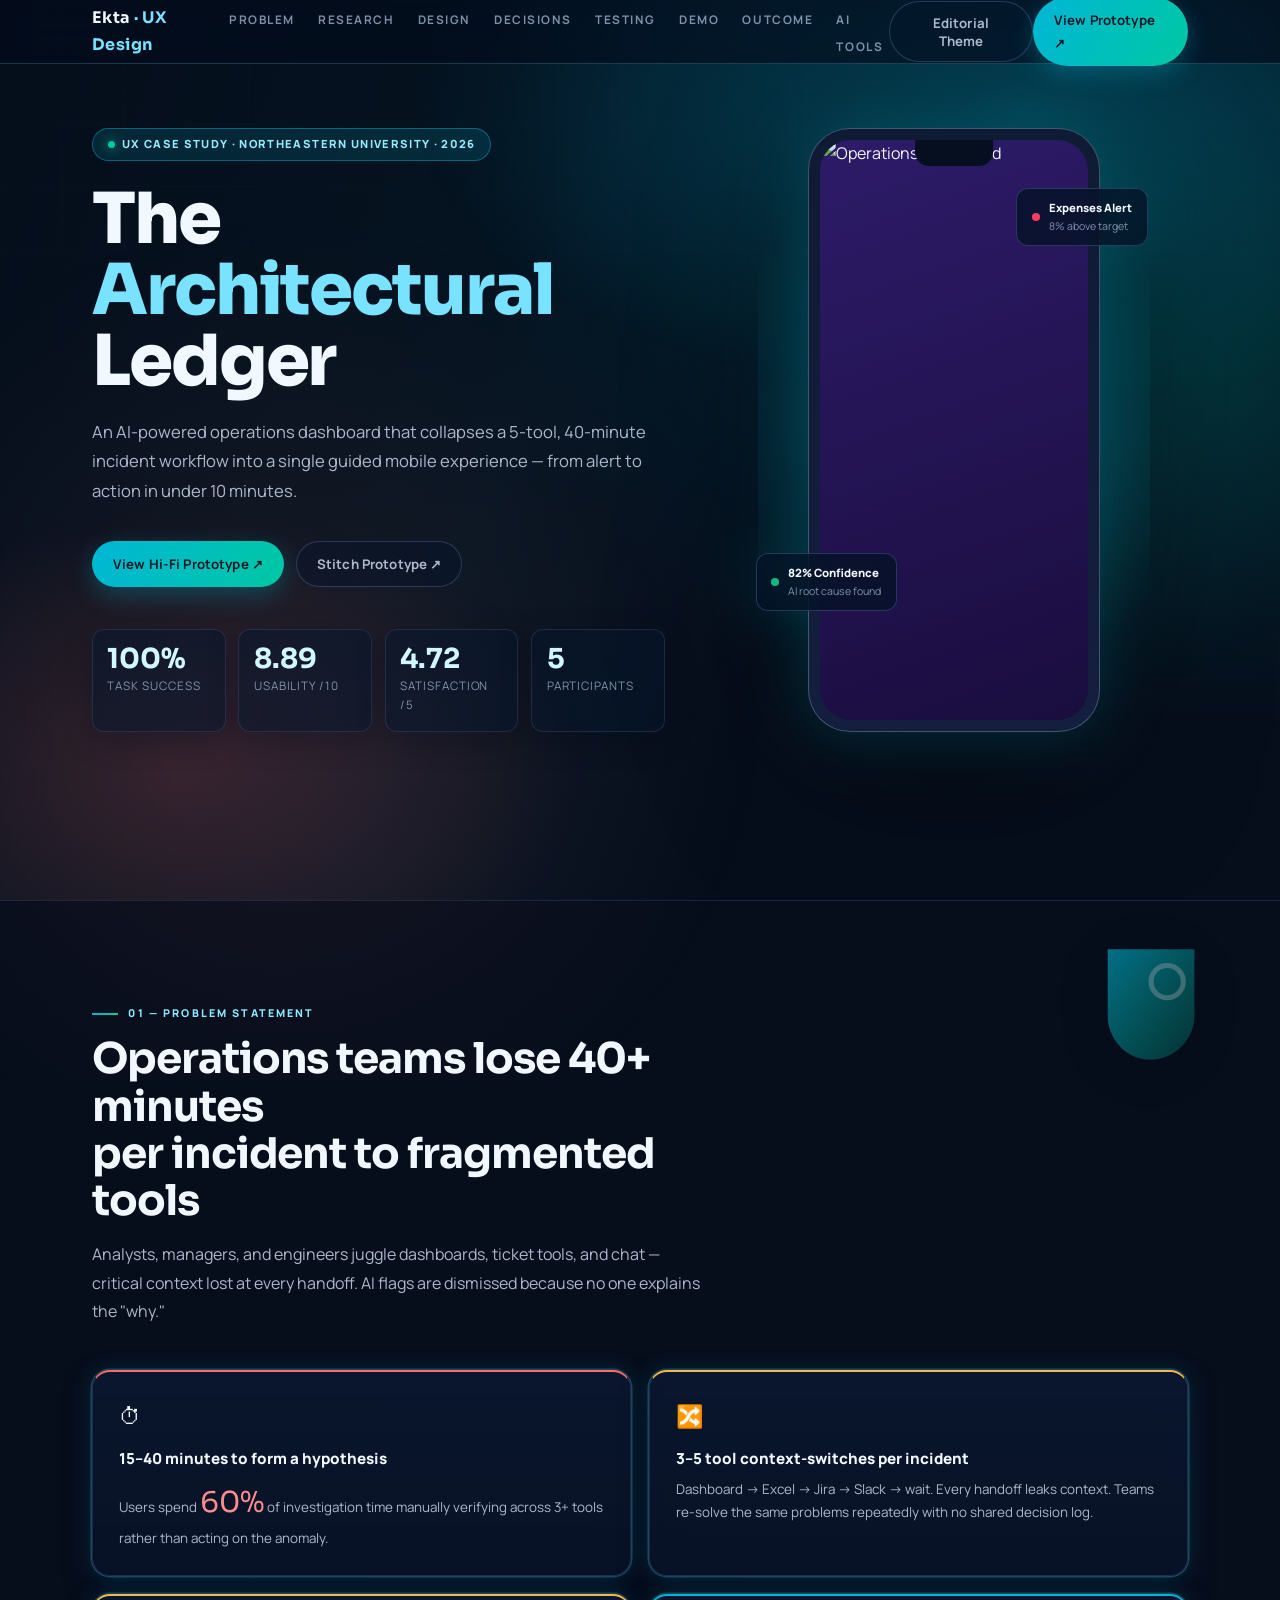
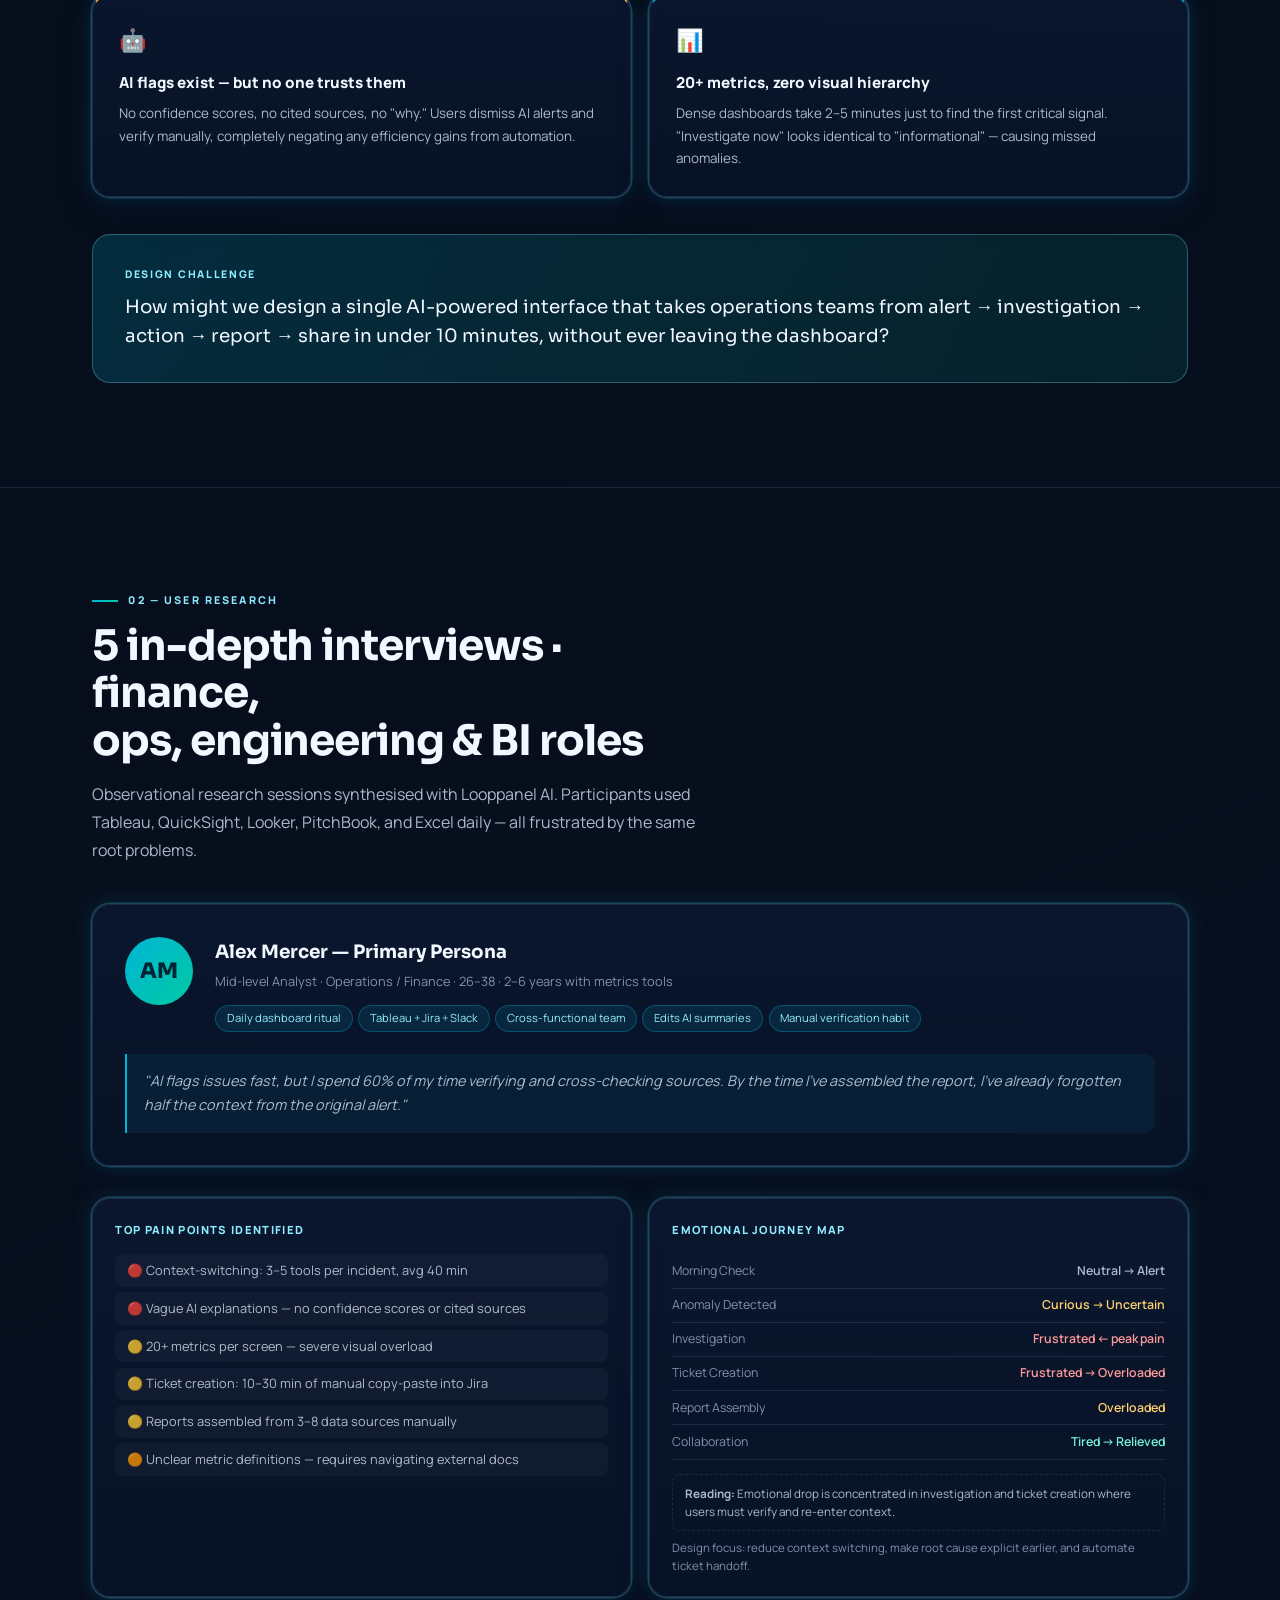
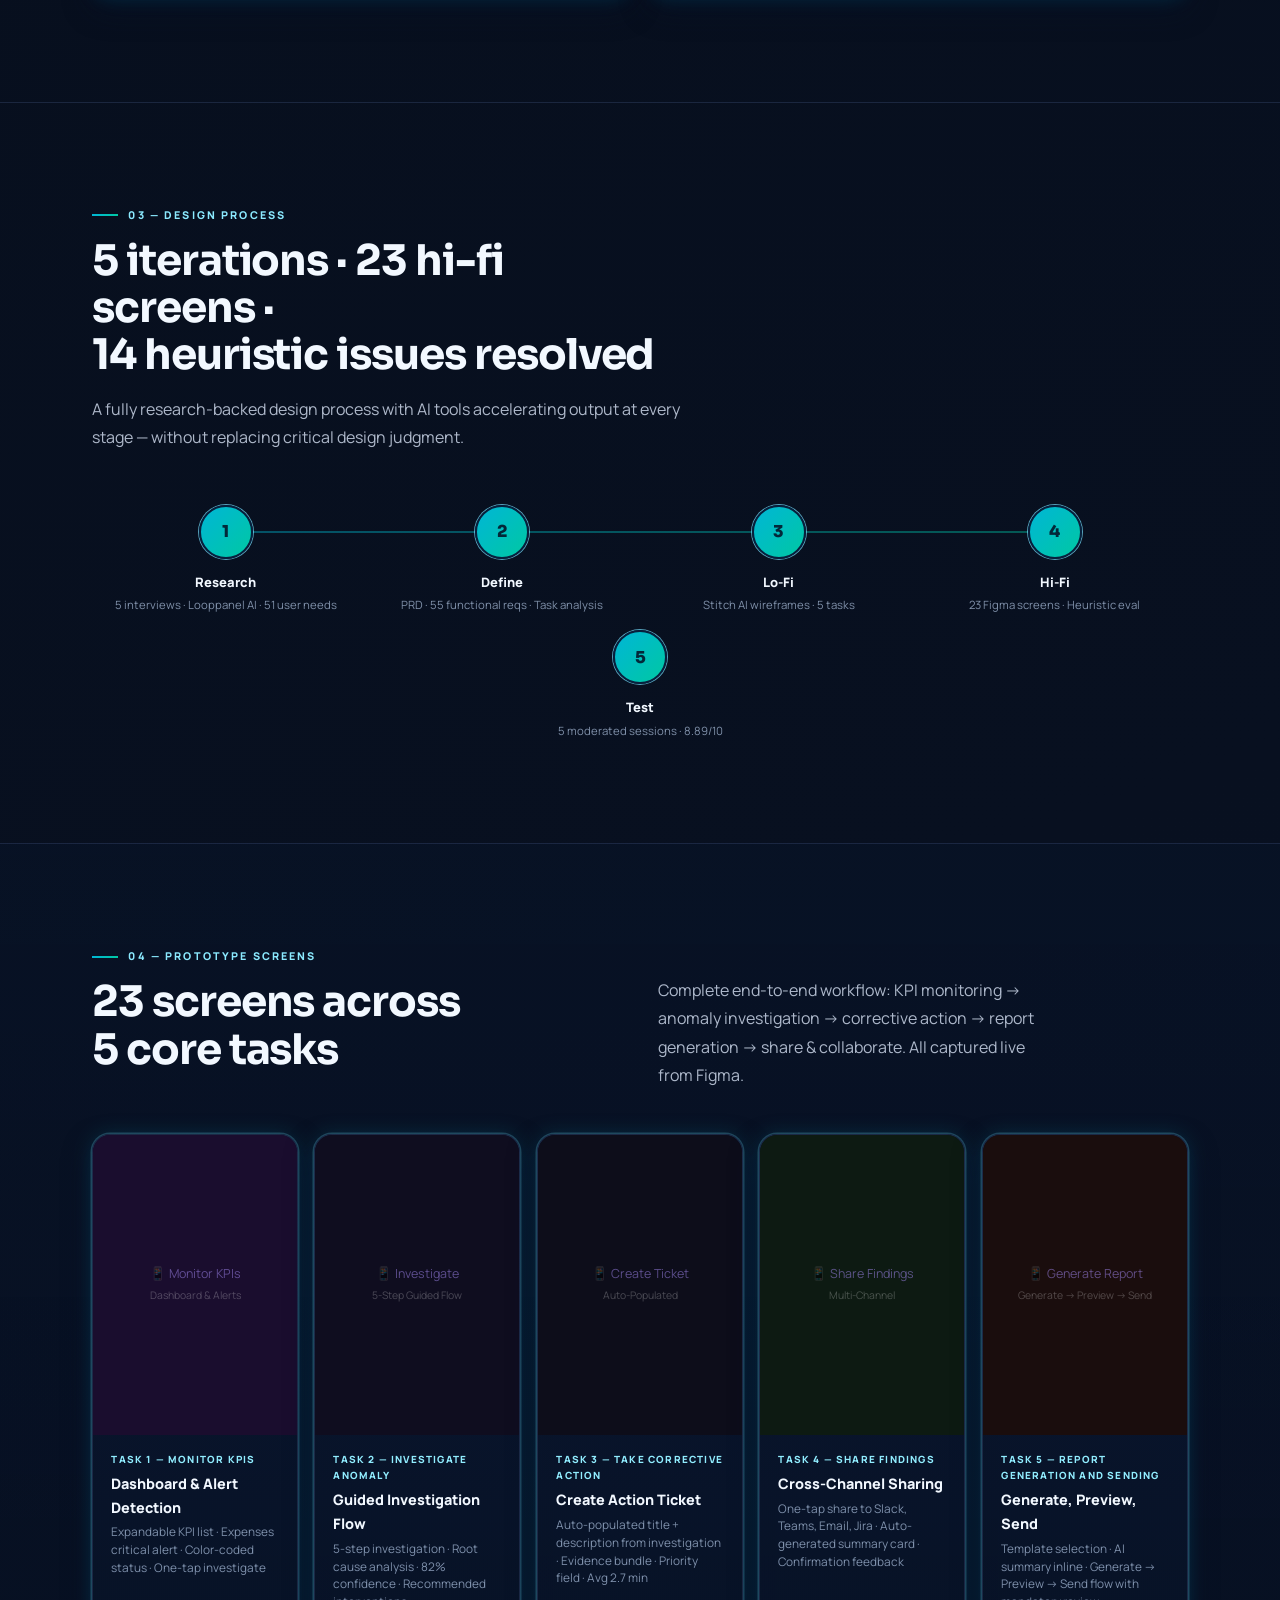
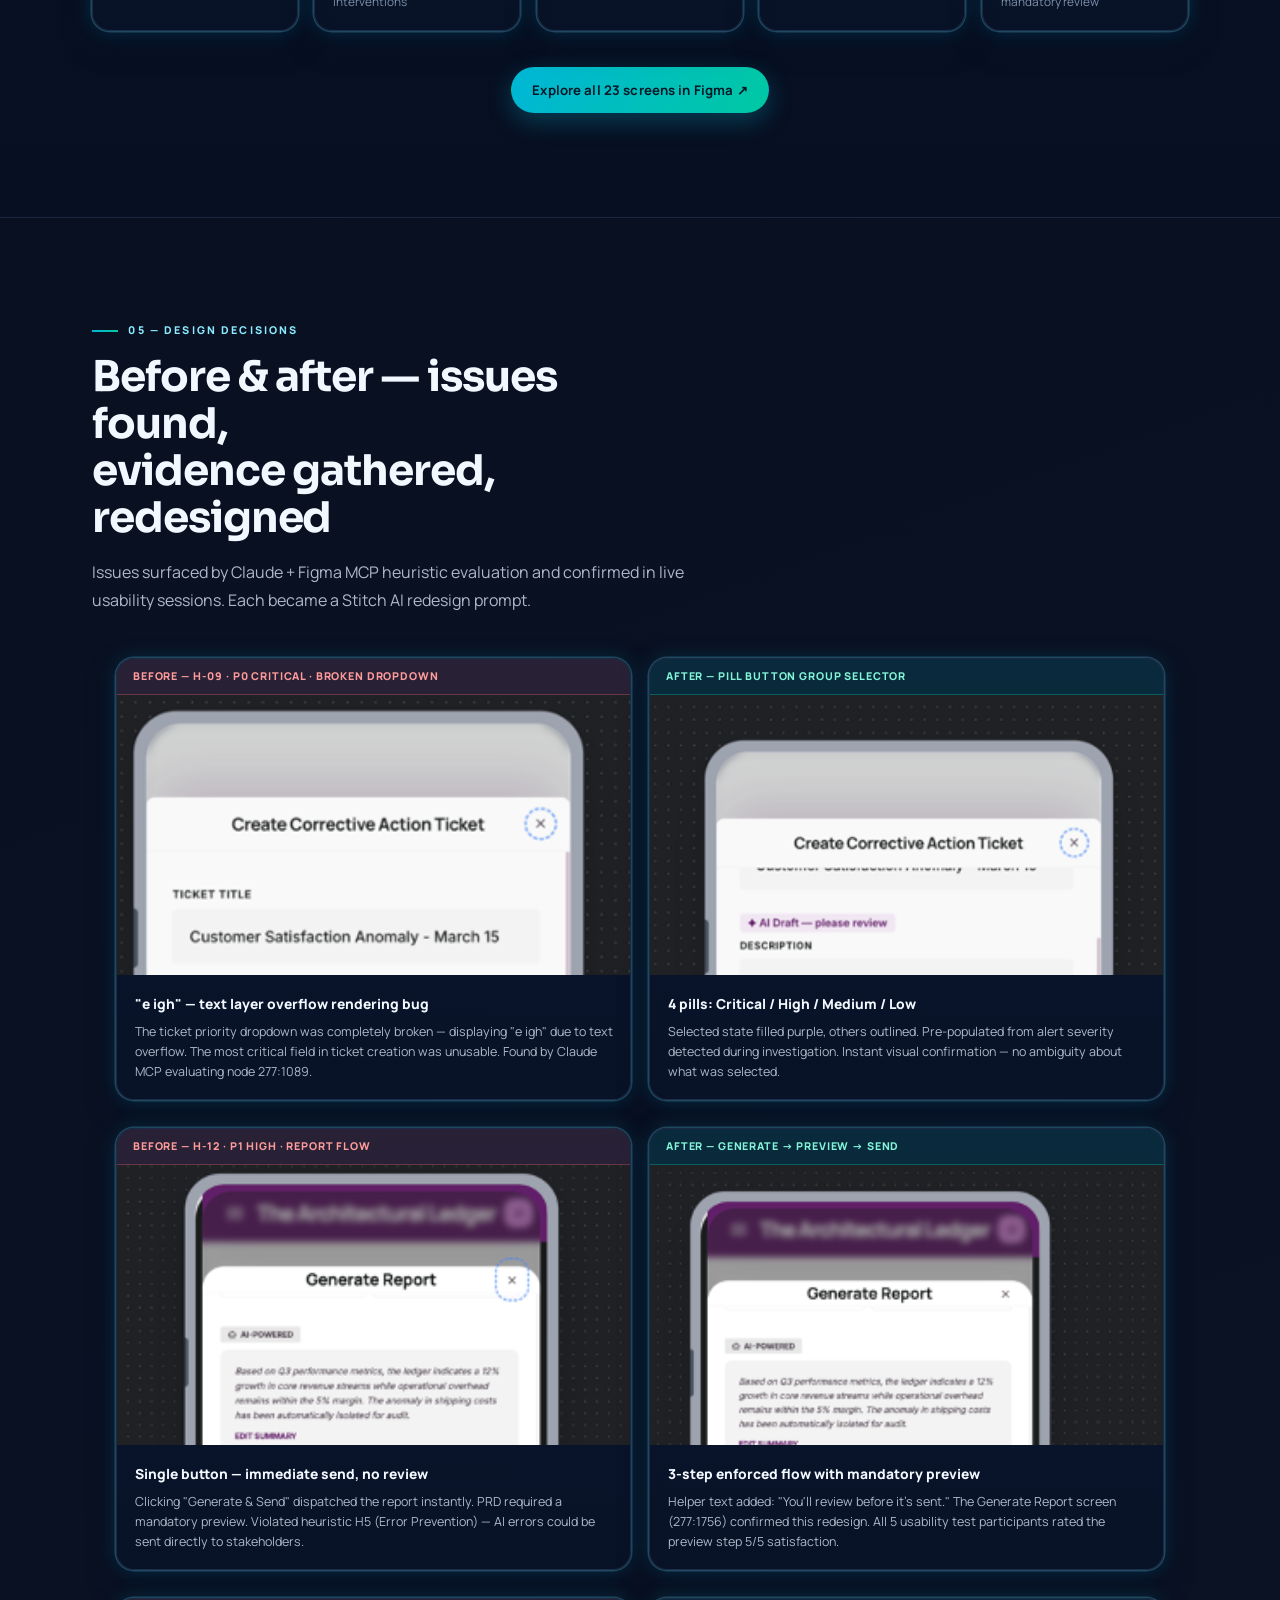
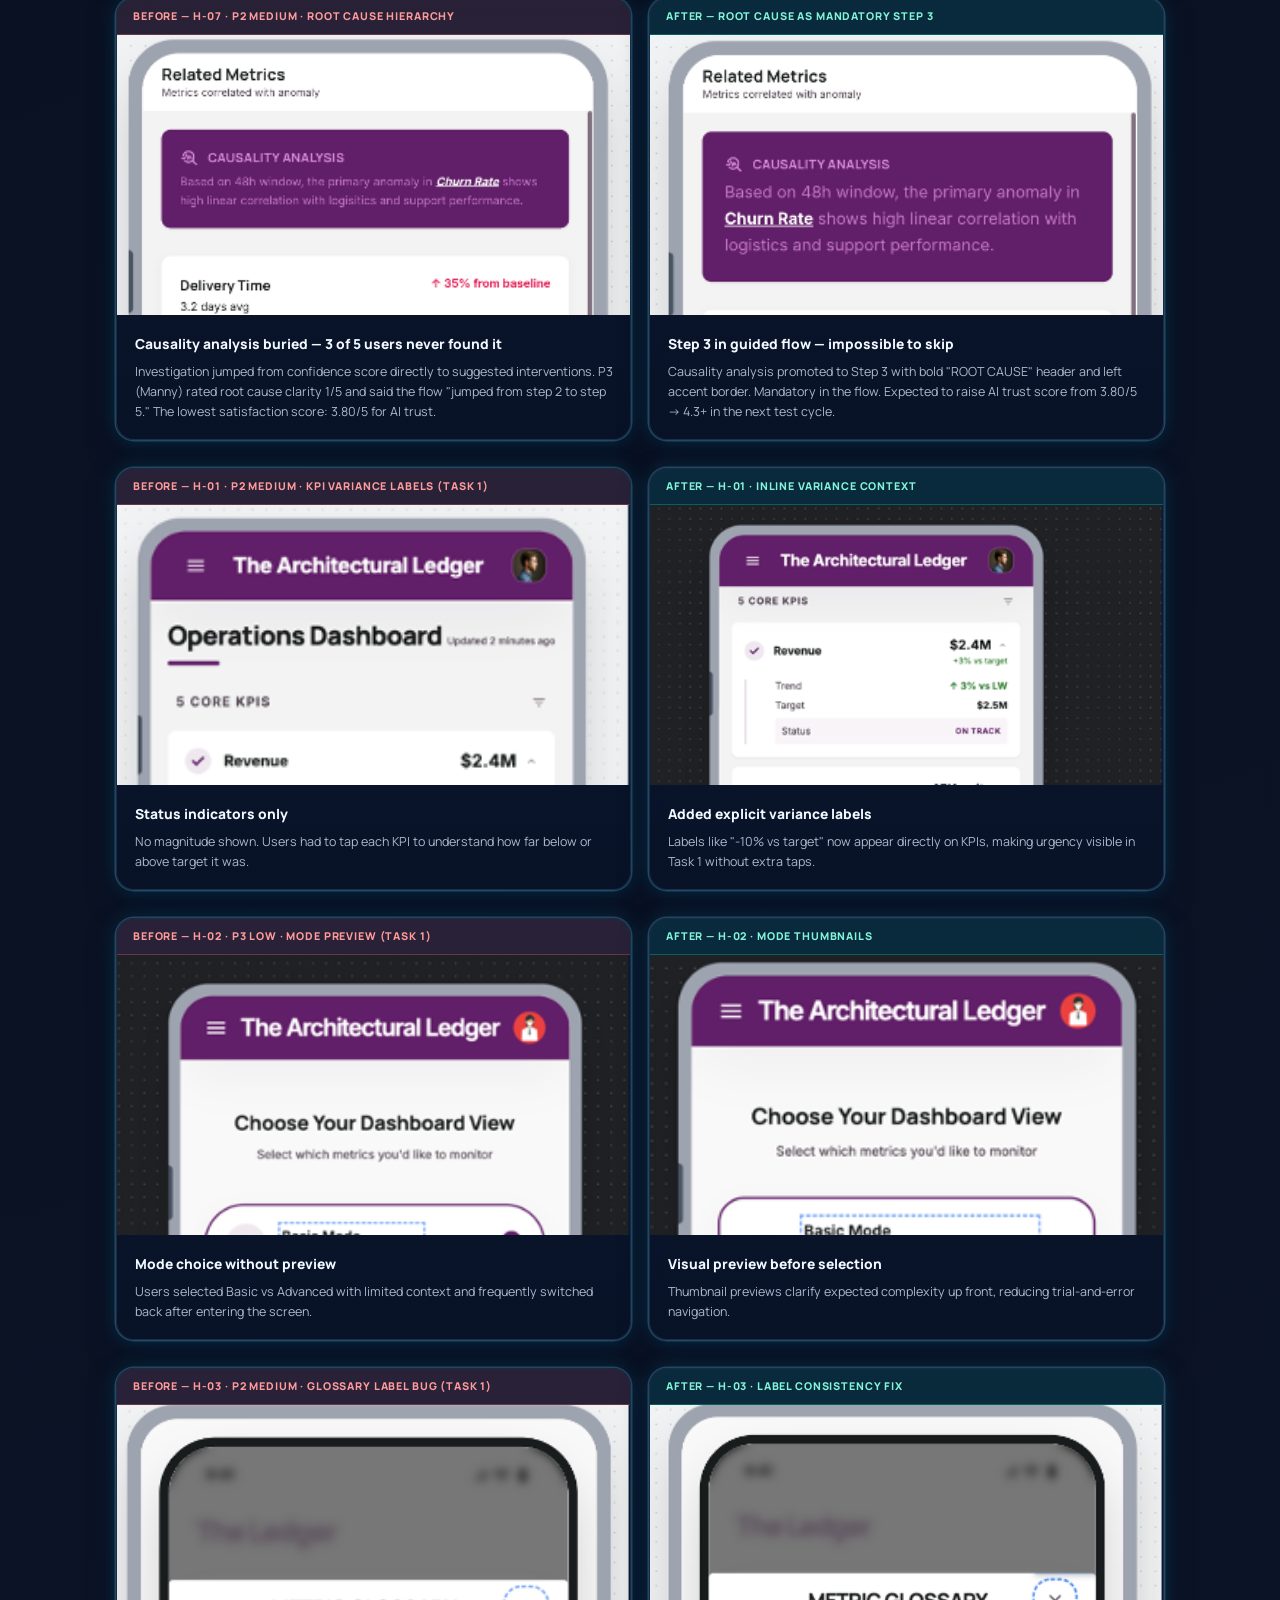
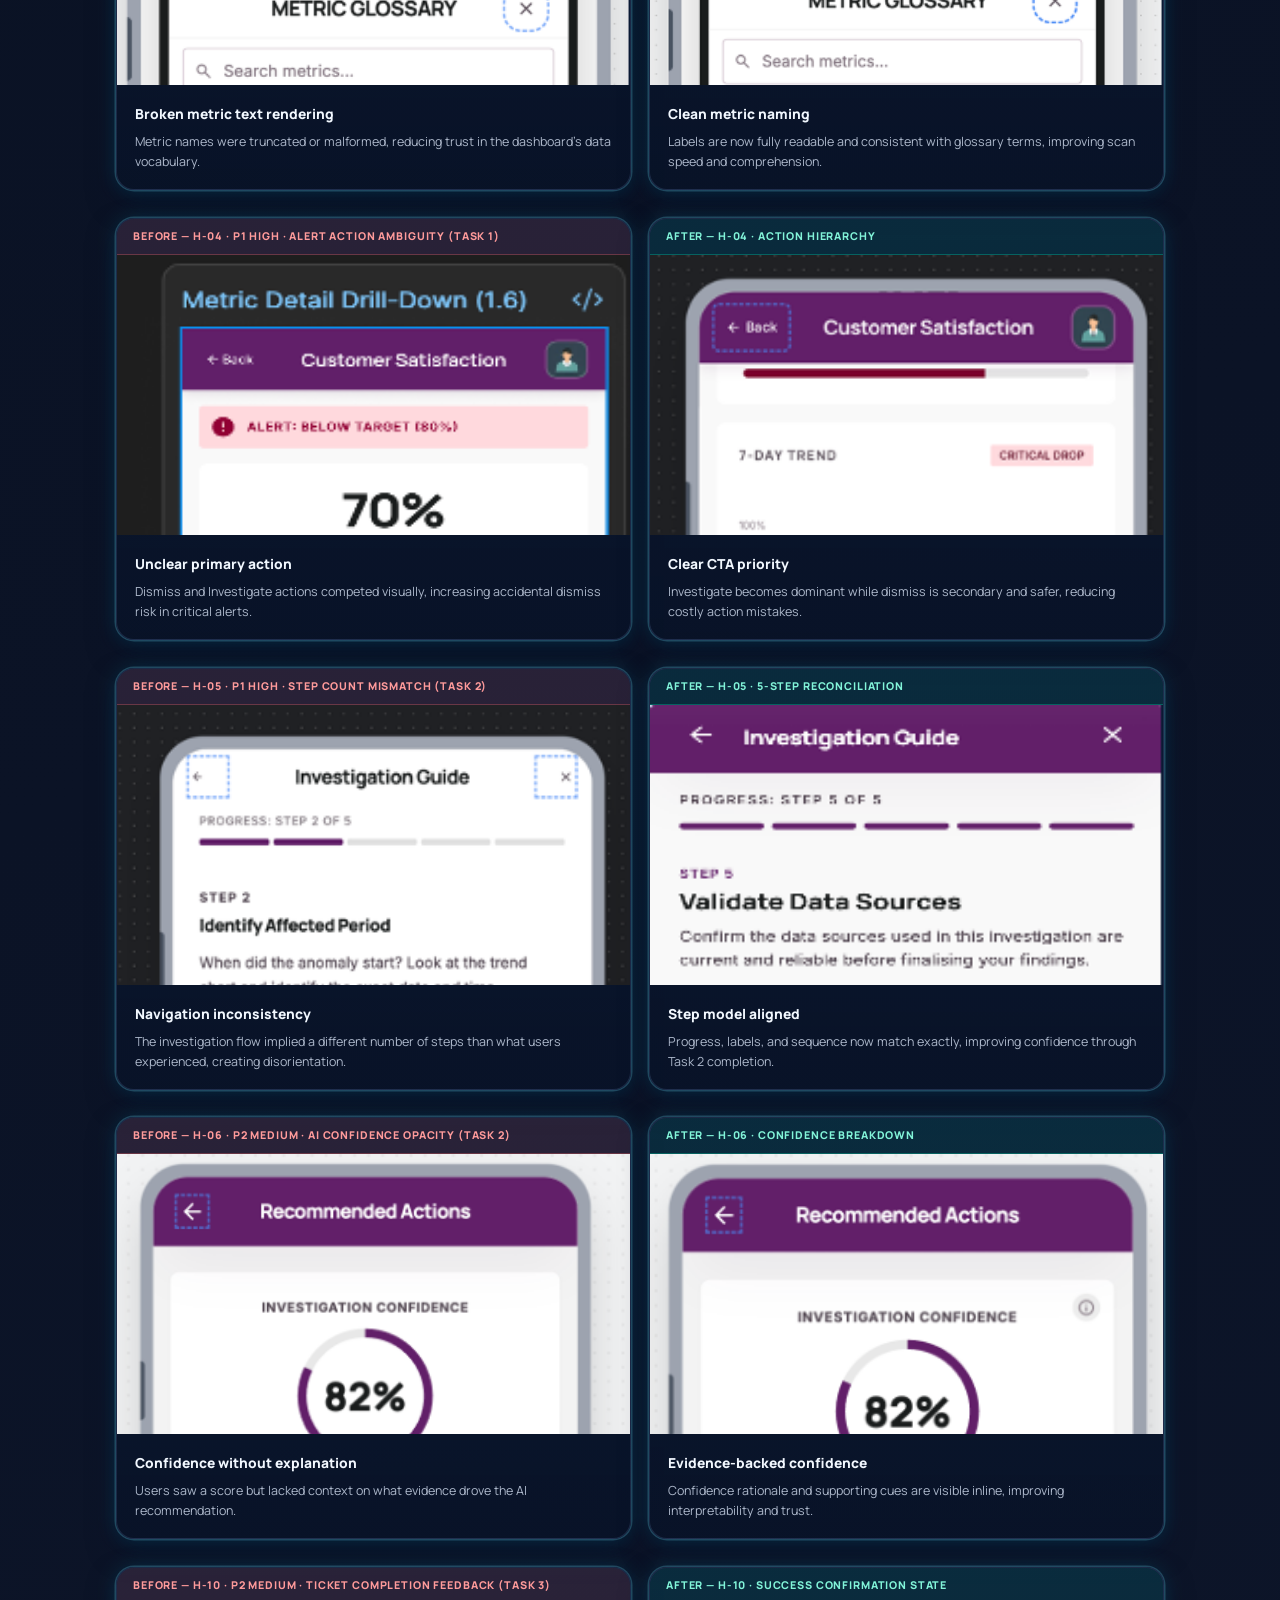
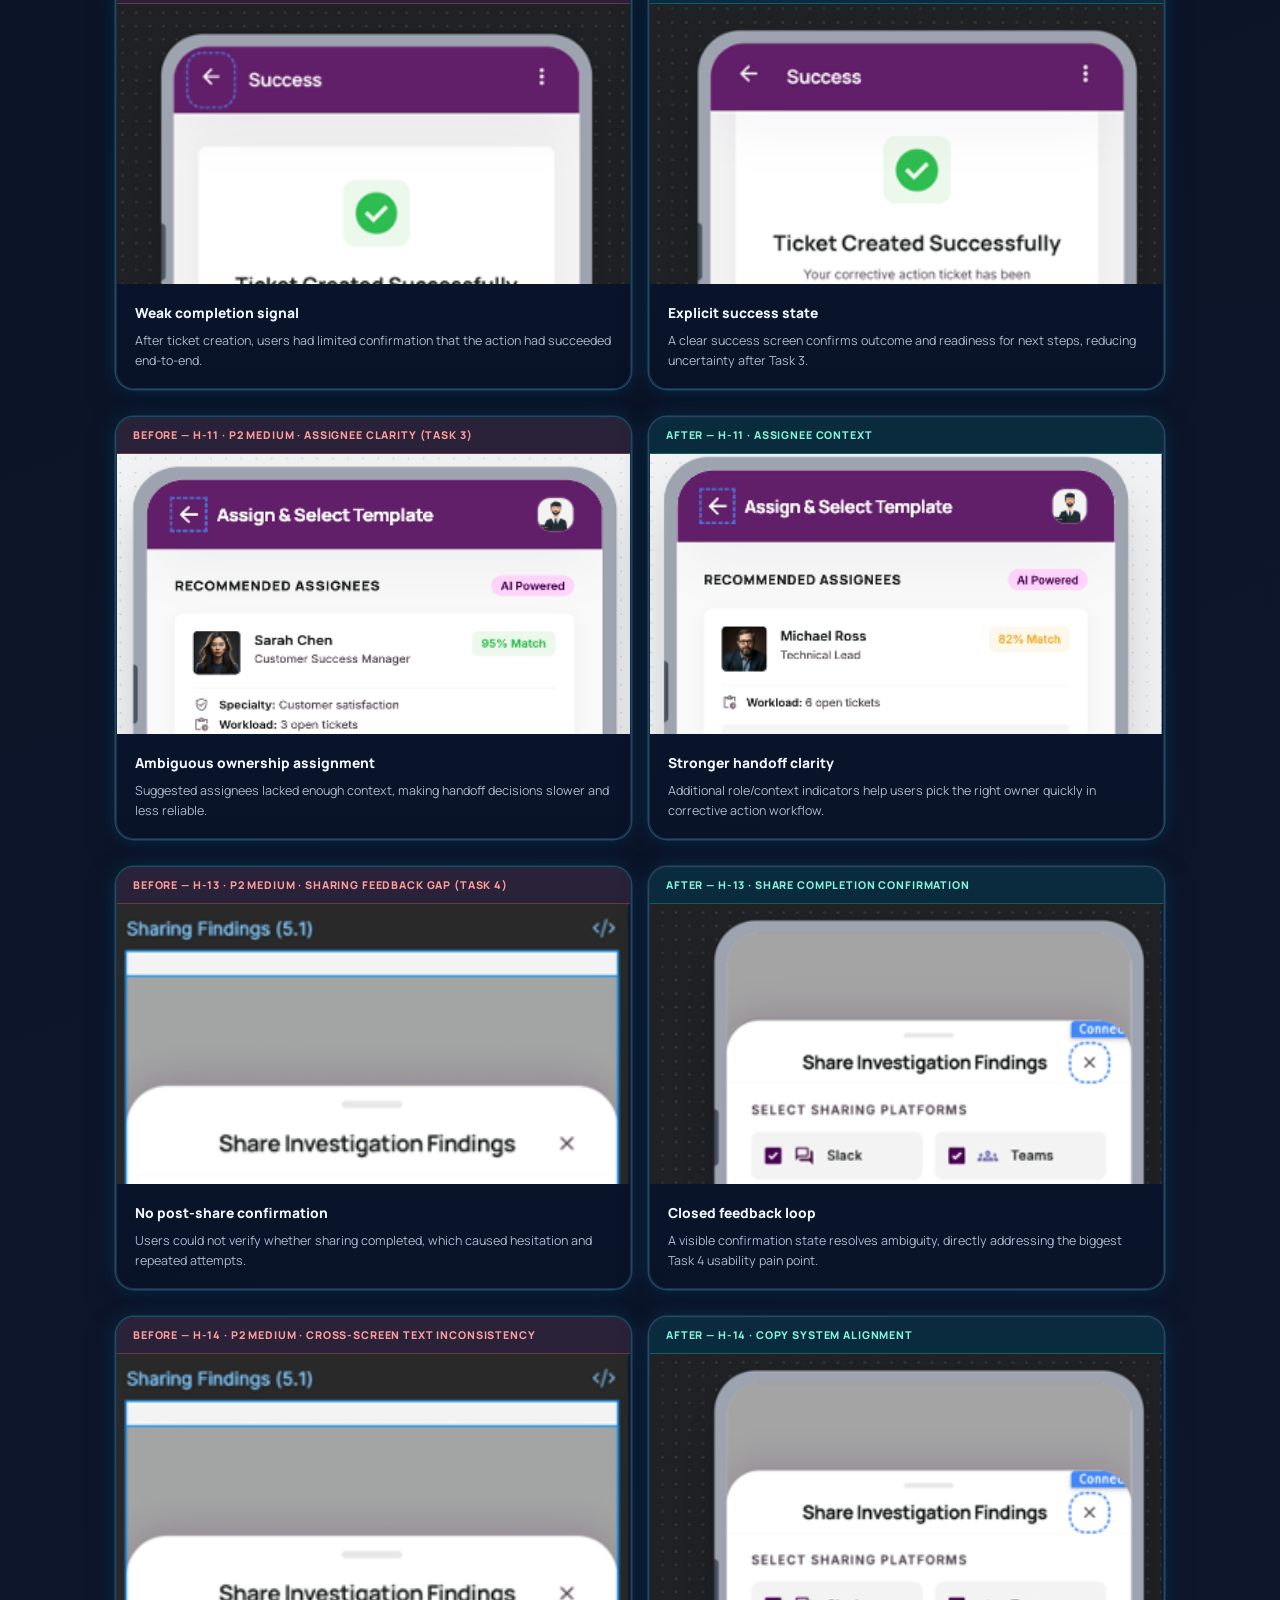
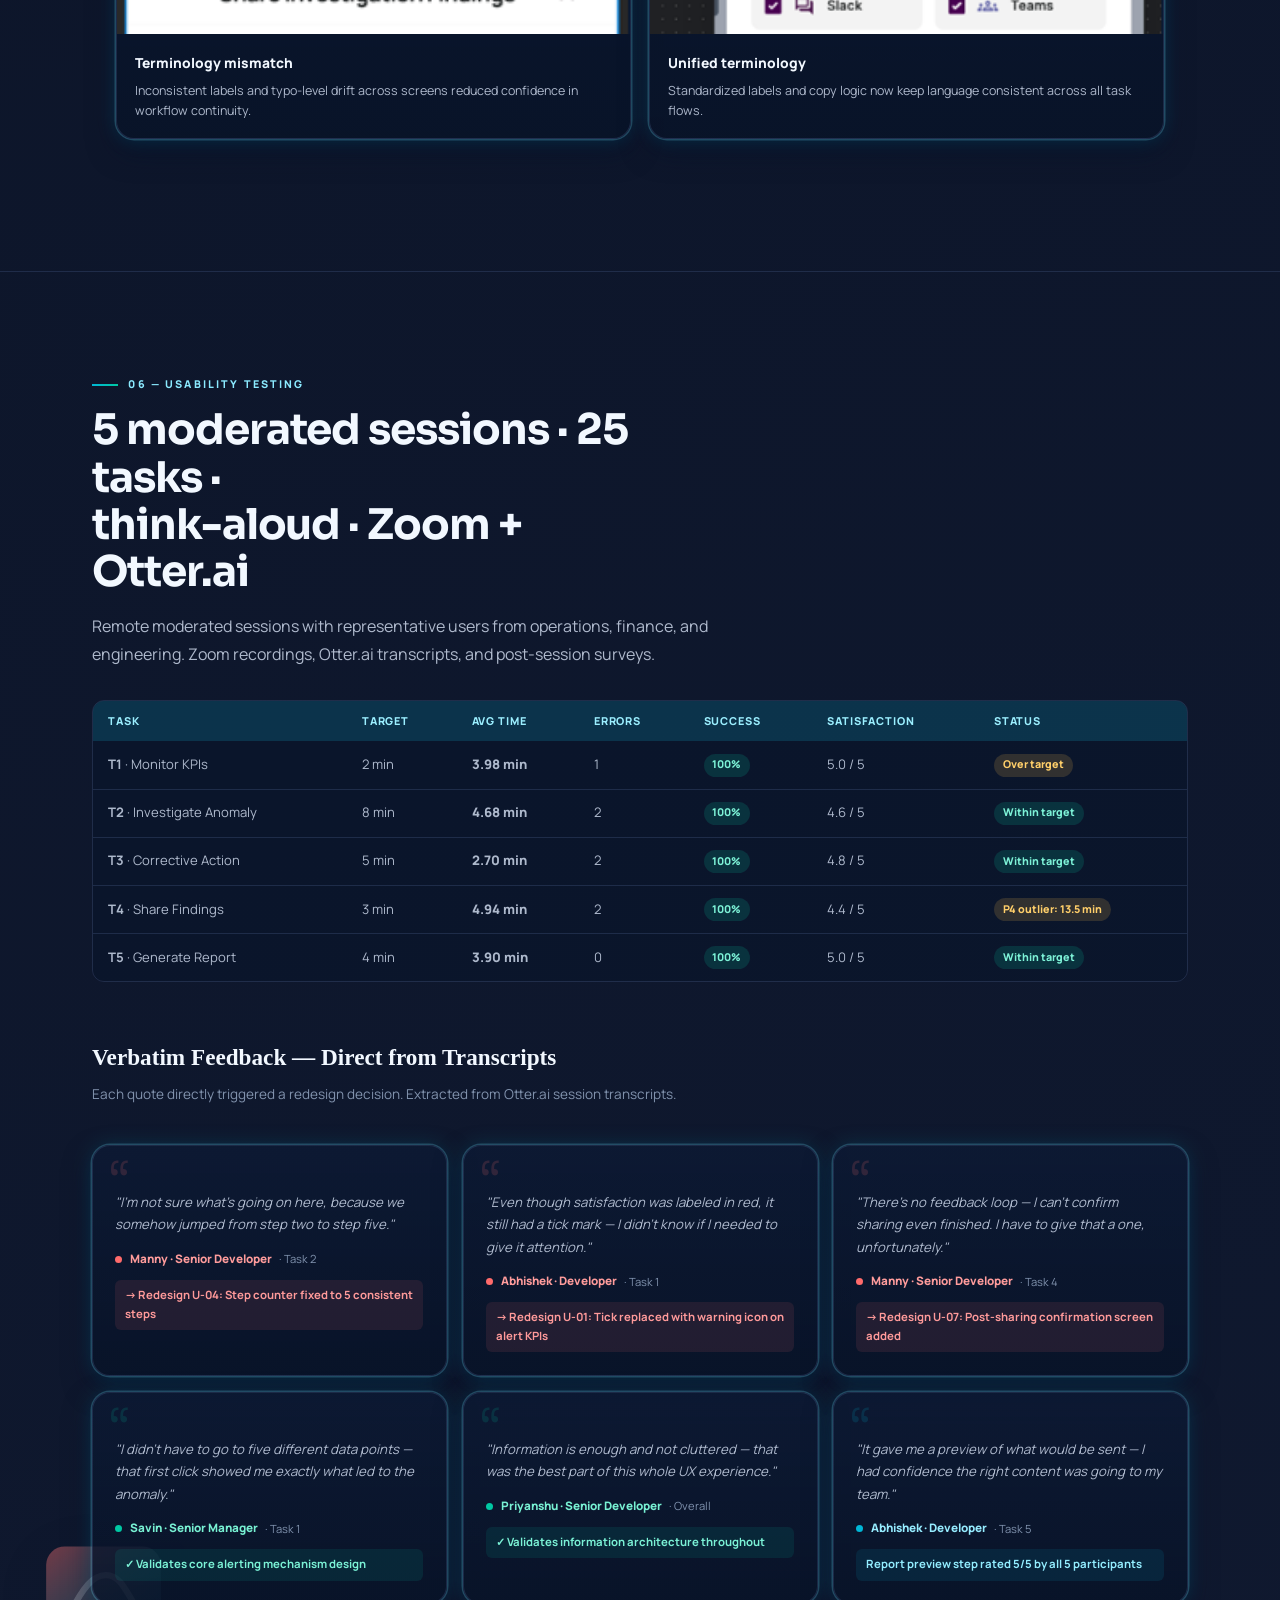
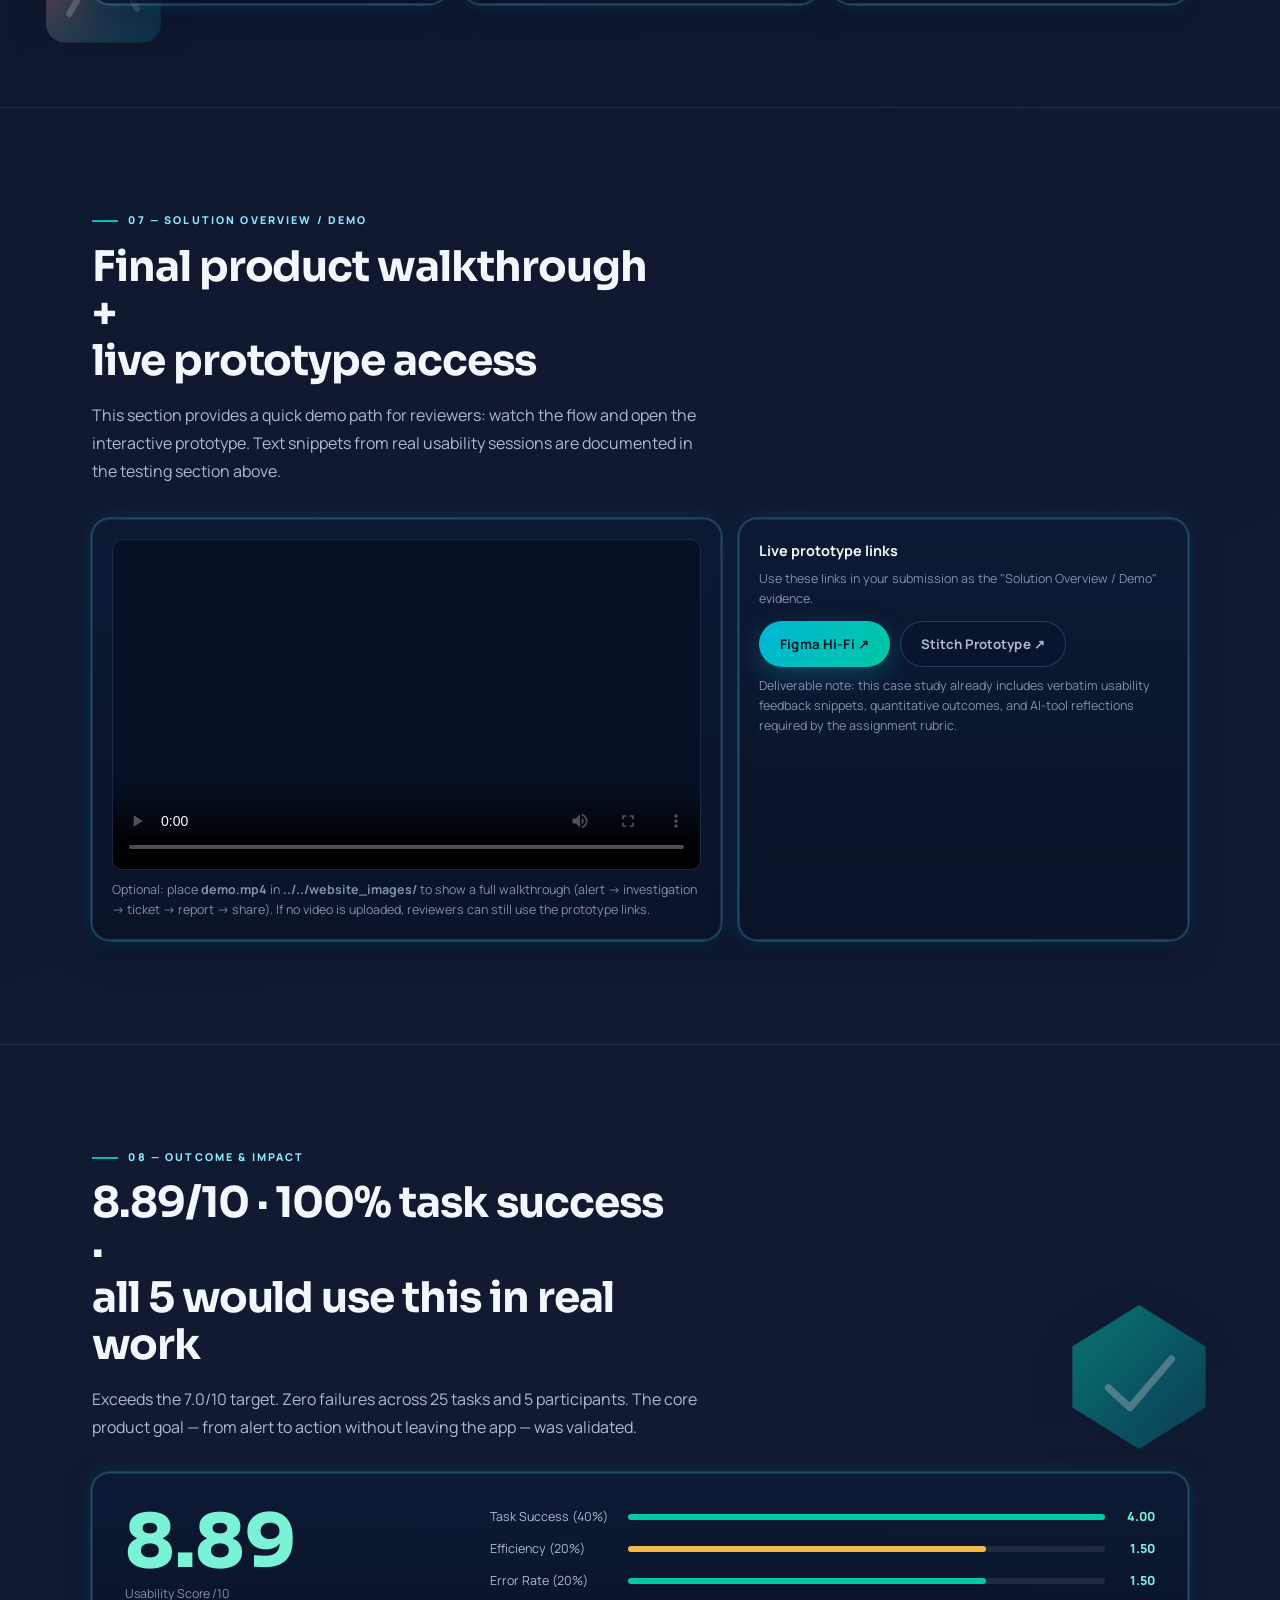
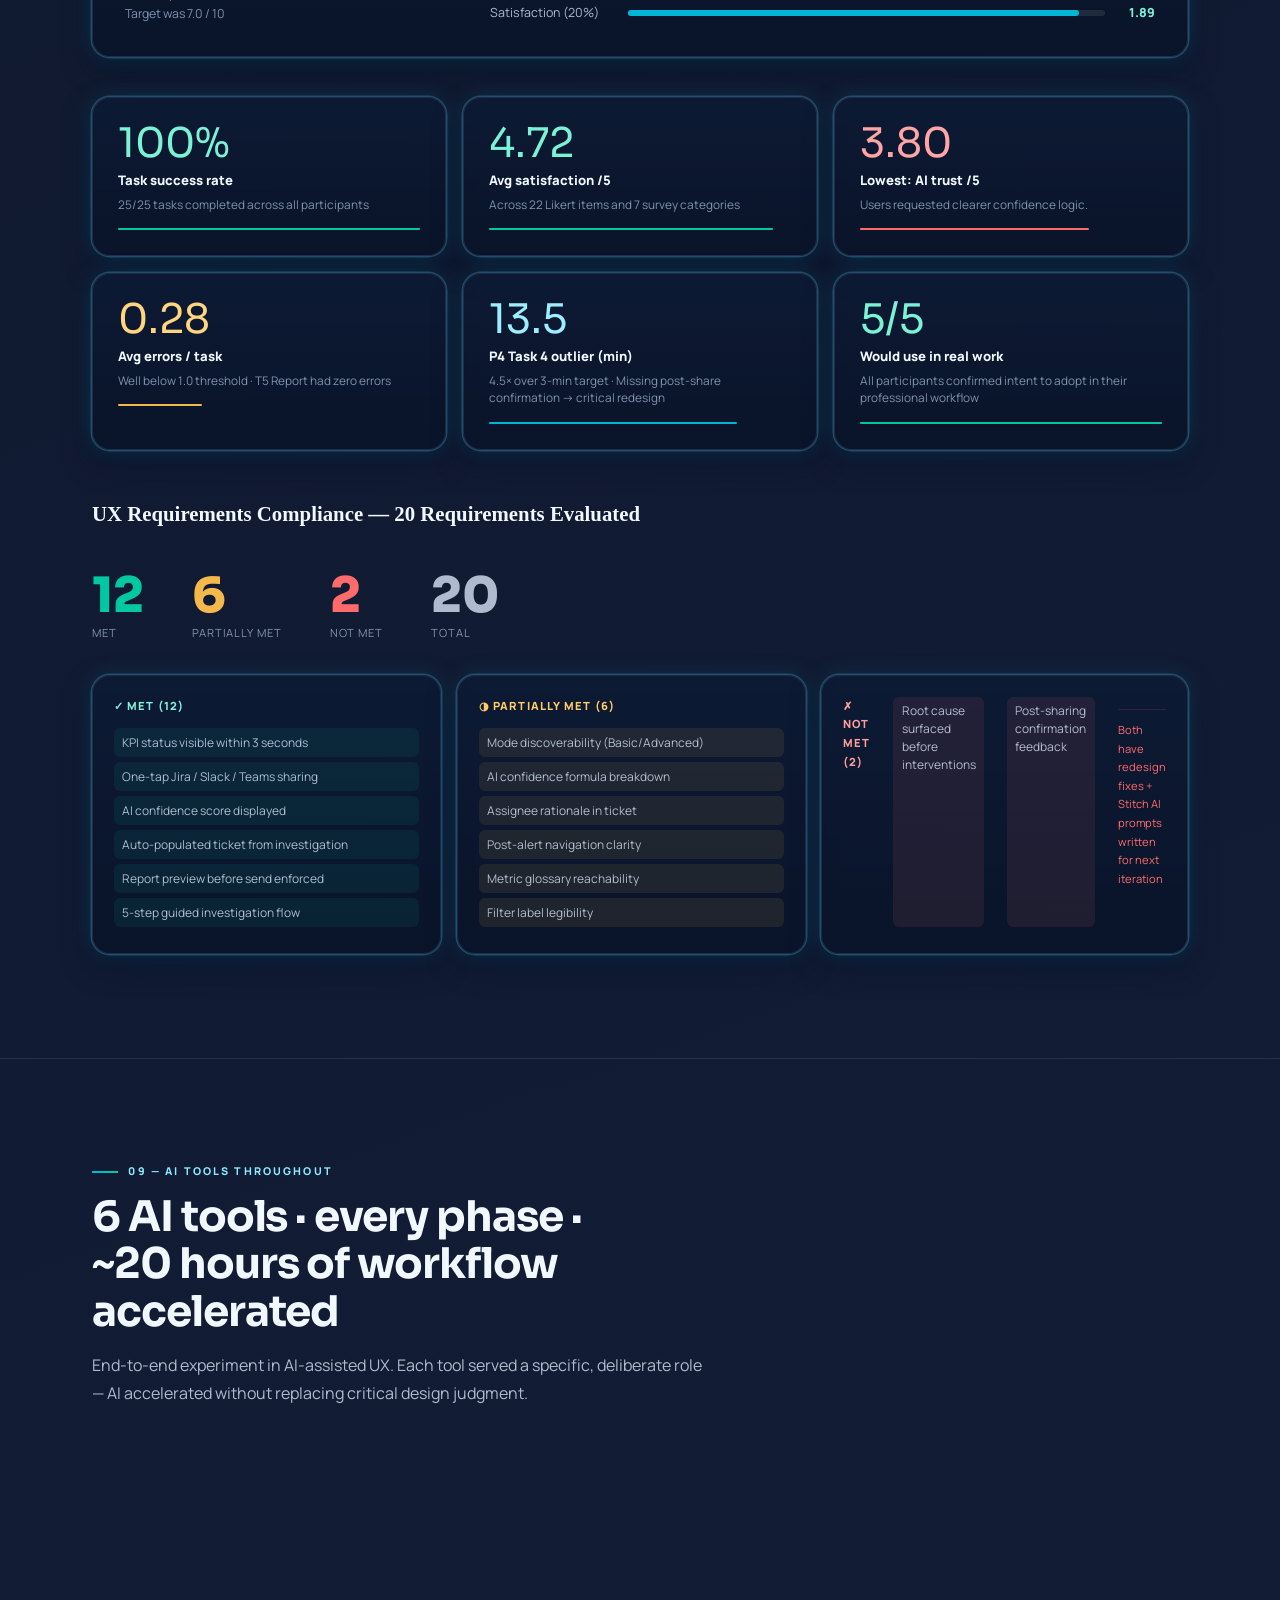
==== commit eaa614db: "Add demo video and wire Architectural Ledger demo section" ====
--- a/projects/architectural-ledger/index.html
+++ b/projects/architectural-ledger/index.html
@@ -552,18 +552,18 @@
       </div>
 
       <div class="sca">
-        <div class="sim" style="background:#0d0d1a"><img src="screen_ticket.png" alt="Task 3: Corrective Action" onerror="this.parentElement.innerHTML='<div style=&quot;display:flex;align-items:center;justify-content:center;height:100%;padding:1rem;text-align:center&quot;><div style=&quot;color:rgba(167,139,250,.5);font-size:.78rem&quot;>📱 Create Ticket<br><small style=&quot;color:rgba(255,255,255,.25)&quot;>Auto-Populated</small></div></div>'"></div>
-        <div class="sinf"><div class="stk">Task 3 — Create Action Ticket</div><div class="snm">Corrective Action</div><div class="sds">Auto-populated from investigation · Evidence bundle · Priority selection · Avg 2.7 min</div></div>
+        <div class="sim" style="background:#0d0d1a"><img src="screen_ticket.png" alt="Task 3: Take Corrective Action" onerror="this.parentElement.innerHTML='<div style=&quot;display:flex;align-items:center;justify-content:center;height:100%;padding:1rem;text-align:center&quot;><div style=&quot;color:rgba(167,139,250,.5);font-size:.78rem&quot;>📱 Create Ticket<br><small style=&quot;color:rgba(255,255,255,.25)&quot;>Auto-Populated</small></div></div>'"></div>
+        <div class="sinf"><div class="stk">Task 3 — Take Corrective Action</div><div class="snm">Create Action Ticket</div><div class="sds">Auto-populated title + description from investigation · Evidence bundle · Priority field · Avg 2.7 min</div></div>
       </div>
 
       <div class="sca">
-        <div class="sim" style="background:#1a0d0d"><img src="screen_report.png" alt="Task 4: Generate Report" onerror="this.parentElement.innerHTML='<div style=&quot;display:flex;align-items:center;justify-content:center;height:100%;padding:1rem;text-align:center&quot;><div style=&quot;color:rgba(167,139,250,.5);font-size:.78rem&quot;>📱 Generate Report<br><small style=&quot;color:rgba(255,255,255,.25)&quot;>Generate → Preview → Send</small></div></div>'"></div>
-        <div class="sinf"><div class="stk">Task 4 — Generate Report</div><div class="snm">Report Generation</div><div class="sds">Template selection · AI summary inline · Mandatory preview · Enforced review flow</div></div>
+        <div class="sim" style="background:#0d1a12"><img src="screen_share.png" alt="Task 4: Share Findings" onerror="this.parentElement.innerHTML='<div style=&quot;display:flex;align-items:center;justify-content:center;height:100%;padding:1rem;text-align:center&quot;><div style=&quot;color:rgba(167,139,250,.5);font-size:.78rem&quot;>📱 Share Findings<br><small style=&quot;color:rgba(255,255,255,.25)&quot;>Multi-Channel</small></div></div>'"></div>
+        <div class="sinf"><div class="stk">Task 4 — Share Findings</div><div class="snm">Cross-Channel Sharing</div><div class="sds">One-tap share to Slack, Teams, Email, Jira · Auto-generated summary card · Confirmation feedback</div></div>
       </div>
 
       <div class="sca">
-        <div class="sim" style="background:#0d1a12"><img src="screen_share.png" alt="Task 5: Share Findings" onerror="this.parentElement.innerHTML='<div style=&quot;display:flex;align-items:center;justify-content:center;height:100%;padding:1rem;text-align:center&quot;><div style=&quot;color:rgba(167,139,250,.5);font-size:.78rem&quot;>📱 Share Findings<br><small style=&quot;color:rgba(255,255,255,.25)&quot;>Multi-Channel</small></div></div>'"></div>
-        <div class="sinf"><div class="stk">Task 5 — Share & Collaborate</div><div class="snm">Multi-Channel Sharing</div><div class="sds">Share to Slack · Teams · Email · Jira · Platform-specific preview · Confirmation feedback</div></div>
+        <div class="sim" style="background:#1a0d0d"><img src="screen_report.png" alt="Task 5: Report Generation and Sending" onerror="this.parentElement.innerHTML='<div style=&quot;display:flex;align-items:center;justify-content:center;height:100%;padding:1rem;text-align:center&quot;><div style=&quot;color:rgba(167,139,250,.5);font-size:.78rem&quot;>📱 Generate Report<br><small style=&quot;color:rgba(255,255,255,.25)&quot;>Generate → Preview → Send</small></div></div>'"></div>
+        <div class="sinf"><div class="stk">Task 5 — Report Generation and Sending</div><div class="snm">Generate, Preview, Send</div><div class="sds">Template selection · AI summary inline · Generate → Preview → Send flow with mandatory review</div></div>
       </div>
 
     </div>
@@ -585,18 +585,14 @@
         <div class="bac before">
           <div class="bat">Before — H-09 · P0 Critical · Broken Dropdown</div>
           <div class="bai">
-            <img src="screen_ticket.png" alt="ticket before" onerror="this.parentElement.style.cssText='height:190px;display:flex;align-items:center;justify-content:center;background:var(--night3)';this.parentElement.innerHTML='<div class=&quot;mock&quot;><div class=&quot;mla&quot;>Priority</div><div class=&quot;mbr&quot;>e igh ▾</div><div style=&quot;height:6px&quot;></div><div class=&quot;mf&quot;></div><div class=&quot;mf&quot; style=&quot;width:70%&quot;></div></div>'">
+            <img src="../../website_images/H09Before.png" alt="H-09 before priority selector" loading="lazy">
           </div>
           <div class="bab"><h4>"e igh" — text layer overflow rendering bug</h4><p>The ticket priority dropdown was completely broken — displaying "e igh" due to text overflow. The most critical field in ticket creation was unusable. Found by Claude MCP evaluating node 277:1089.</p></div>
         </div>
         <div class="bac after">
           <div class="bat">After — Pill Button Group Selector</div>
-          <div class="bai" style="display:flex;align-items:center;justify-content:center;background:var(--night3)">
-            <div class="mock">
-              <div class="mla">Priority</div>
-              <div class="mps"><div class="mp">Crit</div><div class="mp on">High</div><div class="mp">Med</div><div class="mp">Low</div></div>
-              <div style="height:8px"></div><div class="mf"></div><div class="mf" style="width:70%"></div>
-            </div>
+          <div class="bai">
+            <img src="../../website_images/H09After.png" alt="H-09 after priority selector" loading="lazy">
           </div>
           <div class="bab"><h4>4 pills: Critical / High / Medium / Low</h4><p>Selected state filled purple, others outlined. Pre-populated from alert severity detected during investigation. Instant visual confirmation — no ambiguity about what was selected.</p></div>
         </div>
@@ -605,38 +601,158 @@
       <div class="bap">
         <div class="bac before">
           <div class="bat">Before — H-12 · P1 High · Report Flow</div>
-          <div class="bai" style="display:flex;align-items:center;justify-content:center;background:var(--night3)">
-            <div class="mock" style="width:200px">
-              <div style="height:32px;background:#1a1a1a;border-radius:5px;display:flex;align-items:center;justify-content:center;font-size:.68rem;color:rgba(255,255,255,.8);margin-bottom:.4rem">GENERATE &amp; SEND REPORT</div>
-              <div style="height:26px;border:1px solid var(--bd);border-radius:5px;display:flex;align-items:center;justify-content:center;font-size:.68rem;color:var(--muted)">CANCEL</div>
-            </div>
+          <div class="bai">
+            <img src="../../website_images/H12Before.png" alt="H-12 before report flow" loading="lazy">
           </div>
           <div class="bab"><h4>Single button — immediate send, no review</h4><p>Clicking "Generate & Send" dispatched the report instantly. PRD required a mandatory preview. Violated heuristic H5 (Error Prevention) — AI errors could be sent directly to stakeholders.</p></div>
         </div>
         <div class="bac after">
           <div class="bat">After — Generate → Preview → Send</div>
-          <div class="bai"><img src="screen_report.png" alt="report after" onerror="this.parentElement.style.cssText='height:190px;display:flex;align-items:center;justify-content:center;background:var(--night3)';this.parentElement.innerHTML='<div class=&quot;mock&quot; style=&quot;width:200px&quot;><div style=&quot;height:28px;background:rgba(124,58,237,.25);border-radius:5px;border:1px solid rgba(124,58,237,.4);display:flex;align-items:center;justify-content:center;font-size:.62rem;color:#c4b5fd;margin-bottom:.35rem&quot;>GENERATE &amp; PREVIEW REPORT</div><div style=&quot;height:28px;background:#1a1a1a;border-radius:5px;display:flex;align-items:center;justify-content:center;font-size:.62rem;color:rgba(255,255,255,.8);margin-bottom:.35rem&quot;>SEND REPORT</div><div style=&quot;height:24px;border:1px solid var(--bd);border-radius:5px;display:flex;align-items:center;justify-content:center;font-size:.62rem;color:var(--muted)&quot;>CANCEL</div></div>'"></div>
+          <div class="bai"><img src="../../website_images/H12After1.png" alt="H-12 after report flow" loading="lazy"></div>
           <div class="bab"><h4>3-step enforced flow with mandatory preview</h4><p>Helper text added: "You'll review before it's sent." The Generate Report screen (277:1756) confirmed this redesign. All 5 usability test participants rated the preview step 5/5 satisfaction.</p></div>
         </div>
       </div>
 
       <div class="bap">
         <div class="bac before">
-          <div class="bat">Before — U-03 · Testing Found · Root Cause Hidden</div>
-          <div class="bai" style="display:flex;align-items:center;justify-content:center;background:var(--night3)">
-            <div style="text-align:center">
-              <div style="font-size:.62rem;color:var(--muted);margin-bottom:.5rem;text-transform:uppercase;letter-spacing:.08em">Investigation Confidence</div>
-              <div style="width:56px;height:56px;border-radius:50%;border:3px solid rgba(124,58,237,.4);display:flex;align-items:center;justify-content:center;font-size:.9rem;font-weight:700;color:var(--pl);margin:0 auto .65rem">82%</div>
-              <div style="font-size:.62rem;color:var(--muted)">↓ jumps to interventions</div>
-              <div style="font-size:.62rem;color:var(--cr);margin-top:.25rem">root cause? 2 screens away</div>
-            </div>
-          </div>
+          <div class="bat">Before — H-07 · P2 Medium · Root Cause Hierarchy</div>
+          <div class="bai"><img src="../../website_images/H07Before.png" alt="H-07 before root cause hierarchy" loading="lazy"></div>
           <div class="bab"><h4>Causality analysis buried — 3 of 5 users never found it</h4><p>Investigation jumped from confidence score directly to suggested interventions. P3 (Manny) rated root cause clarity 1/5 and said the flow "jumped from step 2 to step 5." The lowest satisfaction score: 3.80/5 for AI trust.</p></div>
         </div>
         <div class="bac after">
           <div class="bat">After — Root Cause as Mandatory Step 3</div>
-          <div class="bai"><img src="screen_investigation.png" alt="investigation after" onerror="this.parentElement.style.cssText='height:190px;display:flex;align-items:center;justify-content:center;background:var(--night3)';this.parentElement.innerHTML='<div class=&quot;mock&quot; style=&quot;width:200px&quot;><div style=&quot;font-size:.58rem;font-weight:800;color:var(--pl);text-transform:uppercase;letter-spacing:.1em;margin-bottom:.3rem&quot;>Step 3 of 5 — Root Cause</div><div style=&quot;border-left:2px solid var(--p);padding:.35rem .55rem;background:rgba(124,58,237,.1);border-radius:0 4px 4px 0;font-size:.62rem;color:rgba(255,255,255,.8);line-height:1.5&quot;>Primary driver: Delivery delays → satisfaction drop. Correlation: 92%</div><div style=&quot;height:6px&quot;></div><div style=&quot;height:26px;background:rgba(124,58,237,.75);border-radius:5px;display:flex;align-items:center;justify-content:center;font-size:.62rem;color:#fff&quot;>NEXT STEP →</div></div>'"></div>
+          <div class="bai"><img src="../../website_images/H07After.png" alt="H-07 after root cause hierarchy" loading="lazy"></div>
           <div class="bab"><h4>Step 3 in guided flow — impossible to skip</h4><p>Causality analysis promoted to Step 3 with bold "ROOT CAUSE" header and left accent border. Mandatory in the flow. Expected to raise AI trust score from 3.80/5 → 4.3+ in the next test cycle.</p></div>
+        </div>
+      </div>
+
+      <div class="bap">
+        <div class="bac before">
+          <div class="bat">Before — H-01 · P2 Medium · KPI Variance Labels (Task 1)</div>
+          <div class="bai"><img src="../../website_images/H01Before.png" alt="H-01 before KPI variance labels" loading="lazy"></div>
+          <div class="bab"><h4>Status indicators only</h4><p>No magnitude shown. Users had to tap each KPI to understand how far below or above target it was.</p></div>
+        </div>
+        <div class="bac after">
+          <div class="bat">After — H-01 · Inline Variance Context</div>
+          <div class="bai"><img src="../../website_images/H01After.png" alt="H-01 after KPI variance labels" loading="lazy"></div>
+          <div class="bab"><h4>Added explicit variance labels</h4><p>Labels like "-10% vs target" now appear directly on KPIs, making urgency visible in Task 1 without extra taps.</p></div>
+        </div>
+      </div>
+
+      <div class="bap">
+        <div class="bac before">
+          <div class="bat">Before — H-02 · P3 Low · Mode Preview (Task 1)</div>
+          <div class="bai"><img src="../../website_images/H02B.png" alt="H-02 before mode preview" loading="lazy"></div>
+          <div class="bab"><h4>Mode choice without preview</h4><p>Users selected Basic vs Advanced with limited context and frequently switched back after entering the screen.</p></div>
+        </div>
+        <div class="bac after">
+          <div class="bat">After — H-02 · Mode Thumbnails</div>
+          <div class="bai"><img src="../../website_images/H02After.png" alt="H-02 after mode preview" loading="lazy"></div>
+          <div class="bab"><h4>Visual preview before selection</h4><p>Thumbnail previews clarify expected complexity up front, reducing trial-and-error navigation.</p></div>
+        </div>
+      </div>
+
+      <div class="bap">
+        <div class="bac before">
+          <div class="bat">Before — H-03 · P2 Medium · Glossary Label Bug (Task 1)</div>
+          <div class="bai"><img src="../../website_images/H03Before.png" alt="H-03 before glossary bug" loading="lazy"></div>
+          <div class="bab"><h4>Broken metric text rendering</h4><p>Metric names were truncated or malformed, reducing trust in the dashboard’s data vocabulary.</p></div>
+        </div>
+        <div class="bac after">
+          <div class="bat">After — H-03 · Label Consistency Fix</div>
+          <div class="bai"><img src="../../website_images/H03After.png" alt="H-03 after glossary bug" loading="lazy"></div>
+          <div class="bab"><h4>Clean metric naming</h4><p>Labels are now fully readable and consistent with glossary terms, improving scan speed and comprehension.</p></div>
+        </div>
+      </div>
+
+      <div class="bap">
+        <div class="bac before">
+          <div class="bat">Before — H-04 · P1 High · Alert Action Ambiguity (Task 1)</div>
+          <div class="bai"><img src="../../website_images/H04Before.png" alt="H-04 before alert action hierarchy" loading="lazy"></div>
+          <div class="bab"><h4>Unclear primary action</h4><p>Dismiss and Investigate actions competed visually, increasing accidental dismiss risk in critical alerts.</p></div>
+        </div>
+        <div class="bac after">
+          <div class="bat">After — H-04 · Action Hierarchy</div>
+          <div class="bai"><img src="../../website_images/H04After.png" alt="H-04 after alert action hierarchy" loading="lazy"></div>
+          <div class="bab"><h4>Clear CTA priority</h4><p>Investigate becomes dominant while dismiss is secondary and safer, reducing costly action mistakes.</p></div>
+        </div>
+      </div>
+
+      <div class="bap">
+        <div class="bac before">
+          <div class="bat">Before — H-05 · P1 High · Step Count Mismatch (Task 2)</div>
+          <div class="bai"><img src="../../website_images/H05Before.png" alt="H-05 before step count mismatch" loading="lazy"></div>
+          <div class="bab"><h4>Navigation inconsistency</h4><p>The investigation flow implied a different number of steps than what users experienced, creating disorientation.</p></div>
+        </div>
+        <div class="bac after">
+          <div class="bat">After — H-05 · 5-Step Reconciliation</div>
+          <div class="bai"><img src="../../website_images/H05After.png" alt="H-05 after step count mismatch" loading="lazy"></div>
+          <div class="bab"><h4>Step model aligned</h4><p>Progress, labels, and sequence now match exactly, improving confidence through Task 2 completion.</p></div>
+        </div>
+      </div>
+
+      <div class="bap">
+        <div class="bac before">
+          <div class="bat">Before — H-06 · P2 Medium · AI Confidence Opacity (Task 2)</div>
+          <div class="bai"><img src="../../website_images/H06Before.png" alt="H-06 before confidence transparency" loading="lazy"></div>
+          <div class="bab"><h4>Confidence without explanation</h4><p>Users saw a score but lacked context on what evidence drove the AI recommendation.</p></div>
+        </div>
+        <div class="bac after">
+          <div class="bat">After — H-06 · Confidence Breakdown</div>
+          <div class="bai"><img src="../../website_images/H06After.png" alt="H-06 after confidence transparency" loading="lazy"></div>
+          <div class="bab"><h4>Evidence-backed confidence</h4><p>Confidence rationale and supporting cues are visible inline, improving interpretability and trust.</p></div>
+        </div>
+      </div>
+
+      <div class="bap">
+        <div class="bac before">
+          <div class="bat">Before — H-10 · P2 Medium · Ticket Completion Feedback (Task 3)</div>
+          <div class="bai"><img src="../../website_images/H10Before.png" alt="H-10 before ticket completion" loading="lazy"></div>
+          <div class="bab"><h4>Weak completion signal</h4><p>After ticket creation, users had limited confirmation that the action had succeeded end-to-end.</p></div>
+        </div>
+        <div class="bac after">
+          <div class="bat">After — H-10 · Success Confirmation State</div>
+          <div class="bai"><img src="../../website_images/H10After.png" alt="H-10 after ticket completion" loading="lazy"></div>
+          <div class="bab"><h4>Explicit success state</h4><p>A clear success screen confirms outcome and readiness for next steps, reducing uncertainty after Task 3.</p></div>
+        </div>
+      </div>
+
+      <div class="bap">
+        <div class="bac before">
+          <div class="bat">Before — H-11 · P2 Medium · Assignee Clarity (Task 3)</div>
+          <div class="bai"><img src="../../website_images/H11Before.png" alt="H-11 before assignee clarity" loading="lazy"></div>
+          <div class="bab"><h4>Ambiguous ownership assignment</h4><p>Suggested assignees lacked enough context, making handoff decisions slower and less reliable.</p></div>
+        </div>
+        <div class="bac after">
+          <div class="bat">After — H-11 · Assignee Context</div>
+          <div class="bai"><img src="../../website_images/H11After.png" alt="H-11 after assignee clarity" loading="lazy"></div>
+          <div class="bab"><h4>Stronger handoff clarity</h4><p>Additional role/context indicators help users pick the right owner quickly in corrective action workflow.</p></div>
+        </div>
+      </div>
+
+      <div class="bap">
+        <div class="bac before">
+          <div class="bat">Before — H-13 · P2 Medium · Sharing Feedback Gap (Task 4)</div>
+          <div class="bai"><img src="../../website_images/H13Before.png" alt="H-13 before share confirmation" loading="lazy"></div>
+          <div class="bab"><h4>No post-share confirmation</h4><p>Users could not verify whether sharing completed, which caused hesitation and repeated attempts.</p></div>
+        </div>
+        <div class="bac after">
+          <div class="bat">After — H-13 · Share Completion Confirmation</div>
+          <div class="bai"><img src="../../website_images/H13After.png" alt="H-13 after share confirmation" loading="lazy"></div>
+          <div class="bab"><h4>Closed feedback loop</h4><p>A visible confirmation state resolves ambiguity, directly addressing the biggest Task 4 usability pain point.</p></div>
+        </div>
+      </div>
+
+      <div class="bap">
+        <div class="bac before">
+          <div class="bat">Before — H-14 · P2 Medium · Cross-Screen Text Inconsistency</div>
+          <div class="bai"><img src="../../website_images/H14Before.png" alt="H-14 before text inconsistency" loading="lazy"></div>
+          <div class="bab"><h4>Terminology mismatch</h4><p>Inconsistent labels and typo-level drift across screens reduced confidence in workflow continuity.</p></div>
+        </div>
+        <div class="bac after">
+          <div class="bat">After — H-14 · Copy System Alignment</div>
+          <div class="bai"><img src="../../website_images/H14After.png" alt="H-14 after text inconsistency" loading="lazy"></div>
+          <div class="bab"><h4>Unified terminology</h4><p>Standardized labels and copy logic now keep language consistent across all task flows.</p></div>
         </div>
       </div>
 
@@ -700,10 +816,10 @@
       <div class="dc">
         <div class="dv">
           <video controls preload="metadata" poster="screen_dashboard.png">
-            <source src="demo.mp4" type="video/mp4">
+            <source src="../../website_images/demo.mp4" type="video/mp4">
           </video>
         </div>
-        <p class="dt">Optional: add <strong>demo.mp4</strong> in the same folder to show a full walkthrough (alert → investigation → ticket → report → share). If no video is uploaded, reviewers can still use the prototype links.</p>
+        <p class="dt">Optional: place <strong>demo.mp4</strong> in <strong>../../website_images/</strong> to show a full walkthrough (alert → investigation → ticket → report → share). If no video is uploaded, reviewers can still use the prototype links.</p>
       </div>
 
       <div class="dc">
@@ -801,7 +917,11 @@
       <div class="ac"><div class="ap">Lo-Fi + Hi-Fi Prototype</div><div class="an">Stitch AI</div><div class="au">Screen-by-screen generation for all 23 hi-fi screens using a Master Prompt design system + per-screen detail prompts. 8 redesign iteration cycles.</div><div class="ai2">Vague prompts → generic screens. Specific prompts naming exact screen IDs and component states → production-quality UI. Prompting is a design skill.</div></div>
       <div class="ac"><div class="ap">Heuristic Evaluation</div><div class="an">Claude + Figma MCP</div><div class="au">Reviewed all 23 screens via get_screenshot + get_design_context on each node. Evaluated against Nielsen's 10 heuristics with PRD attached for full context.</div><div class="ai2">Found cross-screen inconsistencies impossible to spot manually. The "oira→Jira" label bug (H-14) and contradictory report flows (H-12) required full-file context.</div></div>
       <div class="ac"><div class="ap">Usability Testing</div><div class="an">Otter.ai</div><div class="au">Auto-transcription of 5 Zoom sessions (40–65 min each). AI chat used to extract confusion moments, success quotes, and issues by task number.</div><div class="ai2">Surfaced Manny's root cause complaint and Abhishek's tick mark ambiguity within minutes of session end. Both became high-severity redesign items.</div></div>
-      <div style="margin:1.5rem 0;text-align:center"><img src="../../website_images/otterai.png" alt="Otter.ai Transcript Analysis" style="border-radius:12px;border:1px solid var(--bd);max-width:100%;height:auto;max-height:280px"></div>
+      <div style="margin:1.5rem 0;display:grid;grid-template-columns:repeat(3,minmax(0,1fr));gap:1rem;align-items:stretch">
+        <img src="../../website_images/looppanel.png" alt="Looppanel Analysis" style="border-radius:12px;border:1px solid var(--bd);width:100%;height:auto;max-height:220px;object-fit:cover">
+        <img src="../../website_images/Stich.png" alt="Stitch Prototype" style="border-radius:12px;border:1px solid var(--bd);width:100%;height:auto;max-height:220px;object-fit:cover">
+        <img src="../../website_images/otterai.png" alt="Otter.ai Transcript Analysis" style="border-radius:12px;border:1px solid var(--bd);width:100%;height:auto;max-height:220px;object-fit:cover">
+      </div>
       <div class="ac"><div class="ap">Analysis + Data</div><div class="an">ChatGPT</div><div class="au">Structured real-time metric entry during sessions. Usability score calculation. Gap analysis comparing test results against PRD UX requirements.</div><div class="ai2">Flagged P4 Task 4 as 4.5× statistical outlier (13.5 min vs 3-min target) during analysis — immediately directing focus to the sharing confirmation gap.</div></div>
       <div class="ac"><div class="ap">Data Visualization</div><div class="an">Julius AI</div><div class="au">4 publication-quality charts from usability data: task time comparison, satisfaction by category, error distribution, usability score breakdown donut.</div><div class="ai2">Generated charts matching exact brand colors and report formatting. Reduced chart production from ~2 hrs to 15 min per chart set.</div></div>
     </div>
